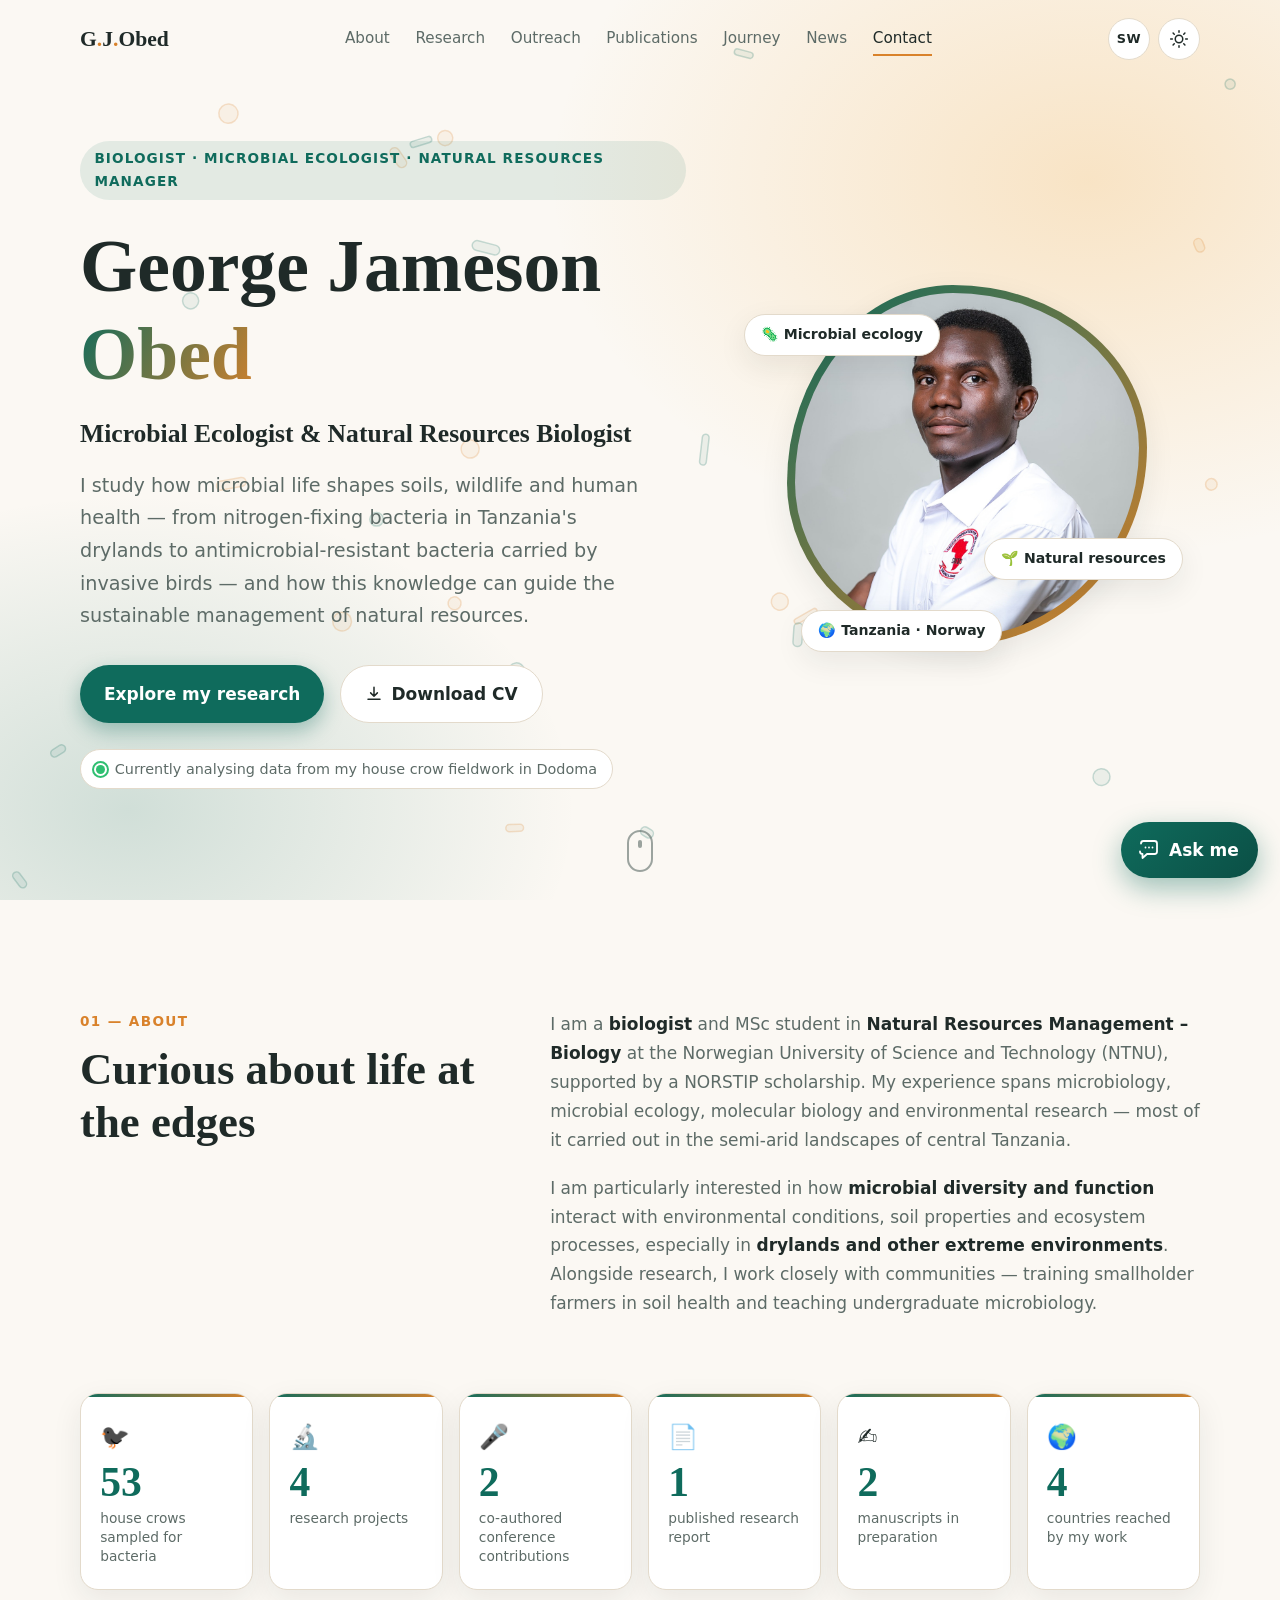
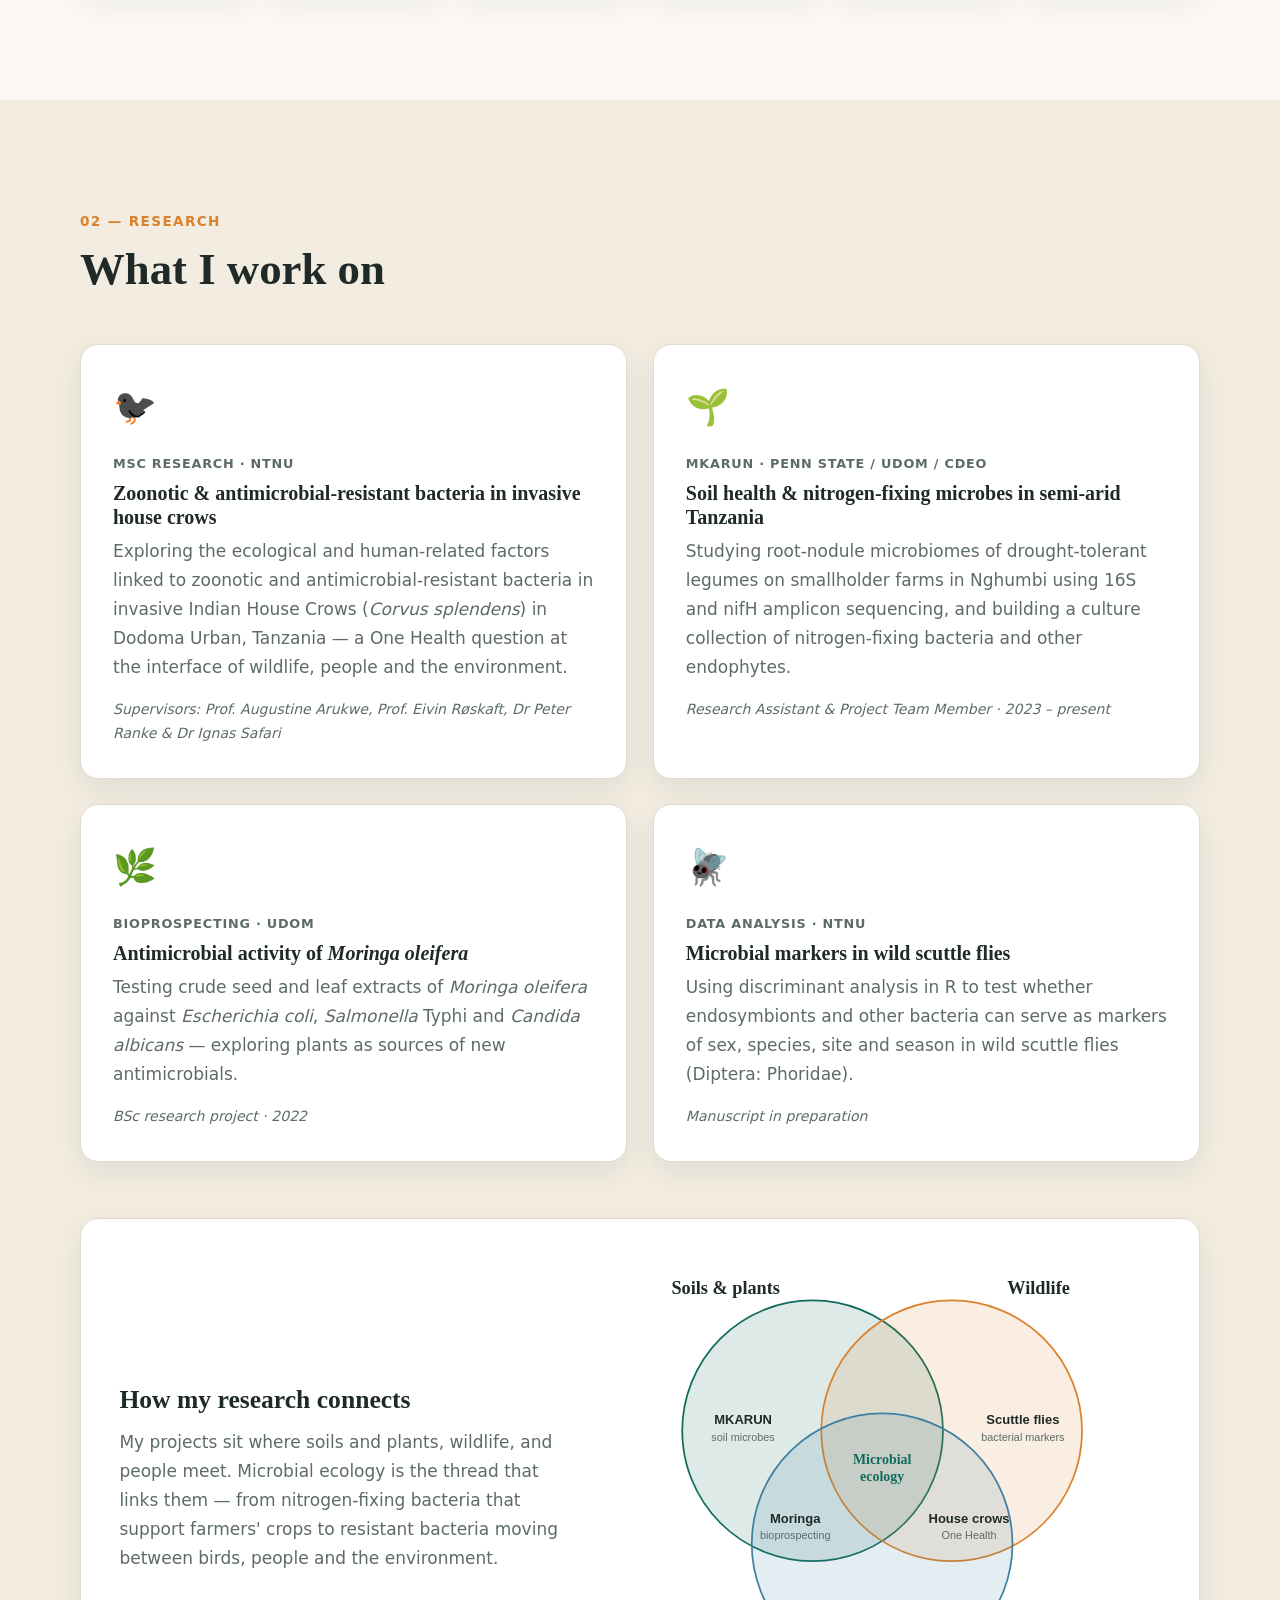
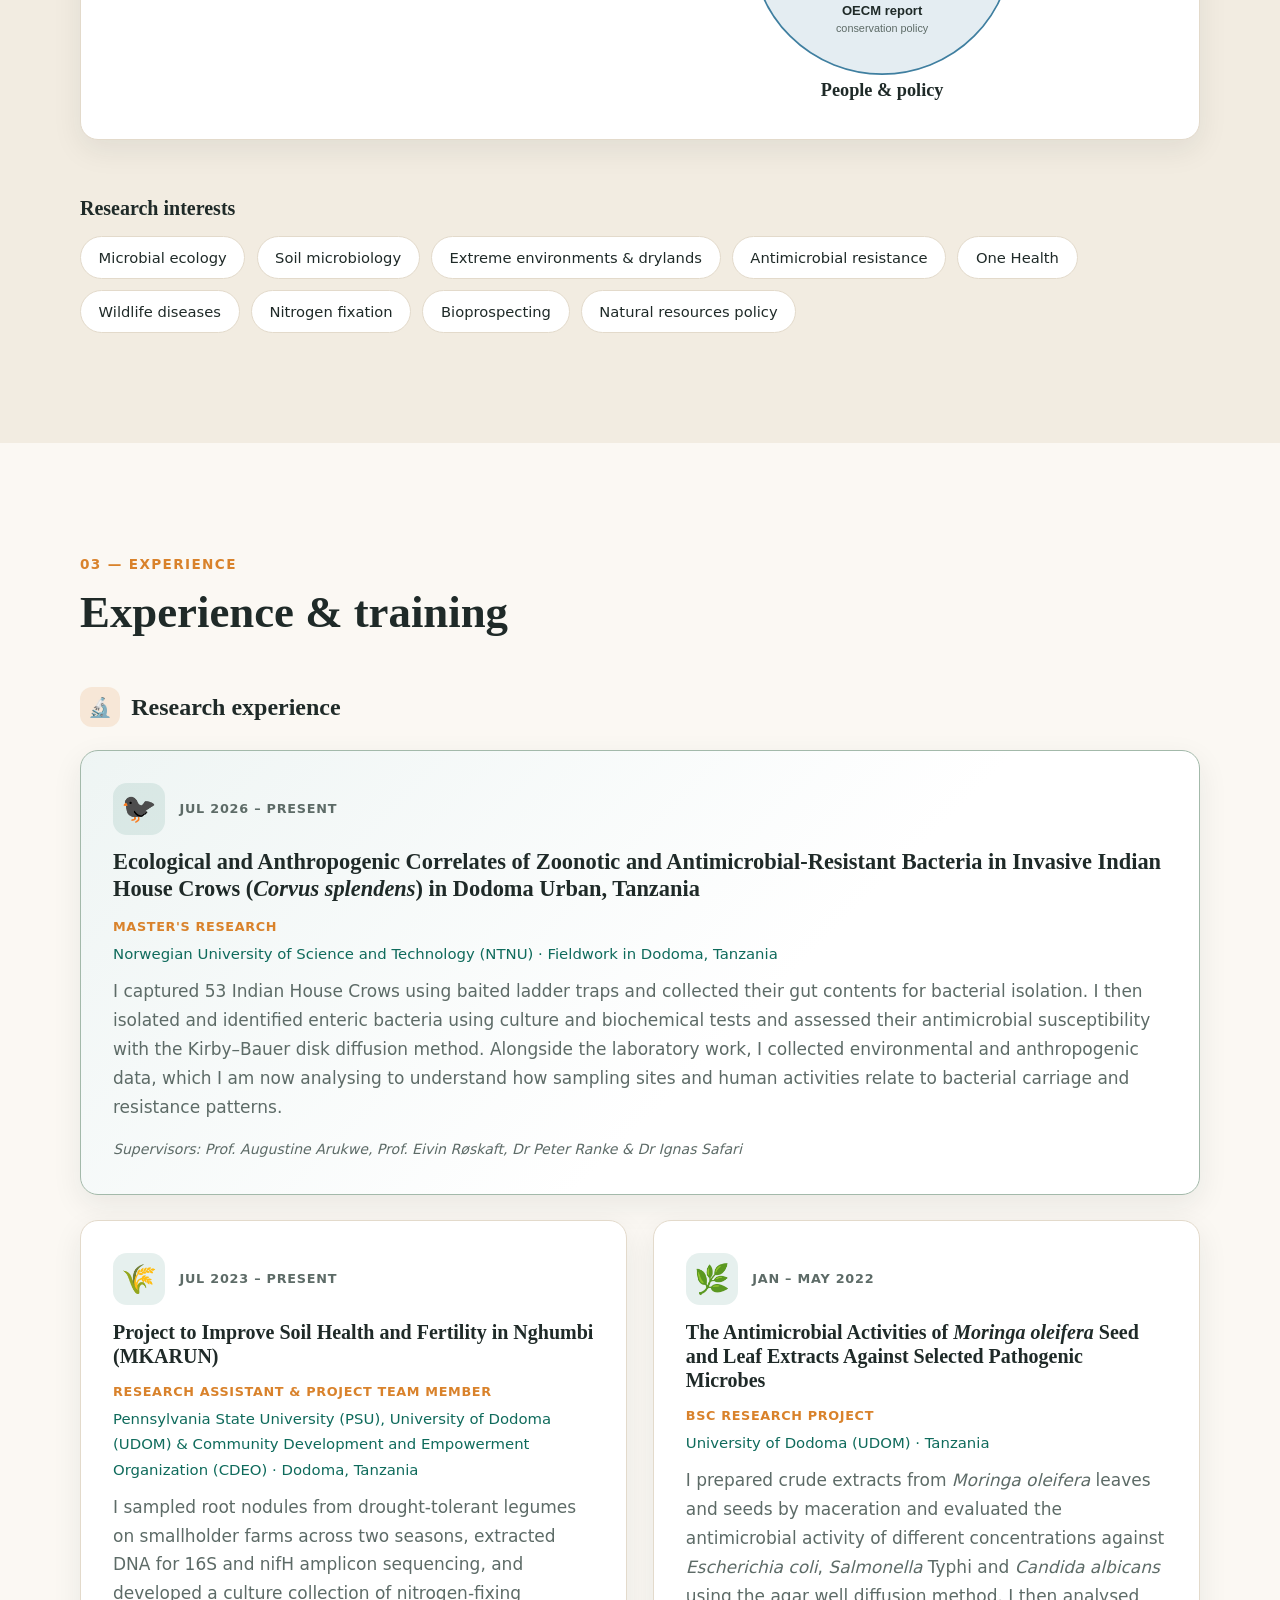
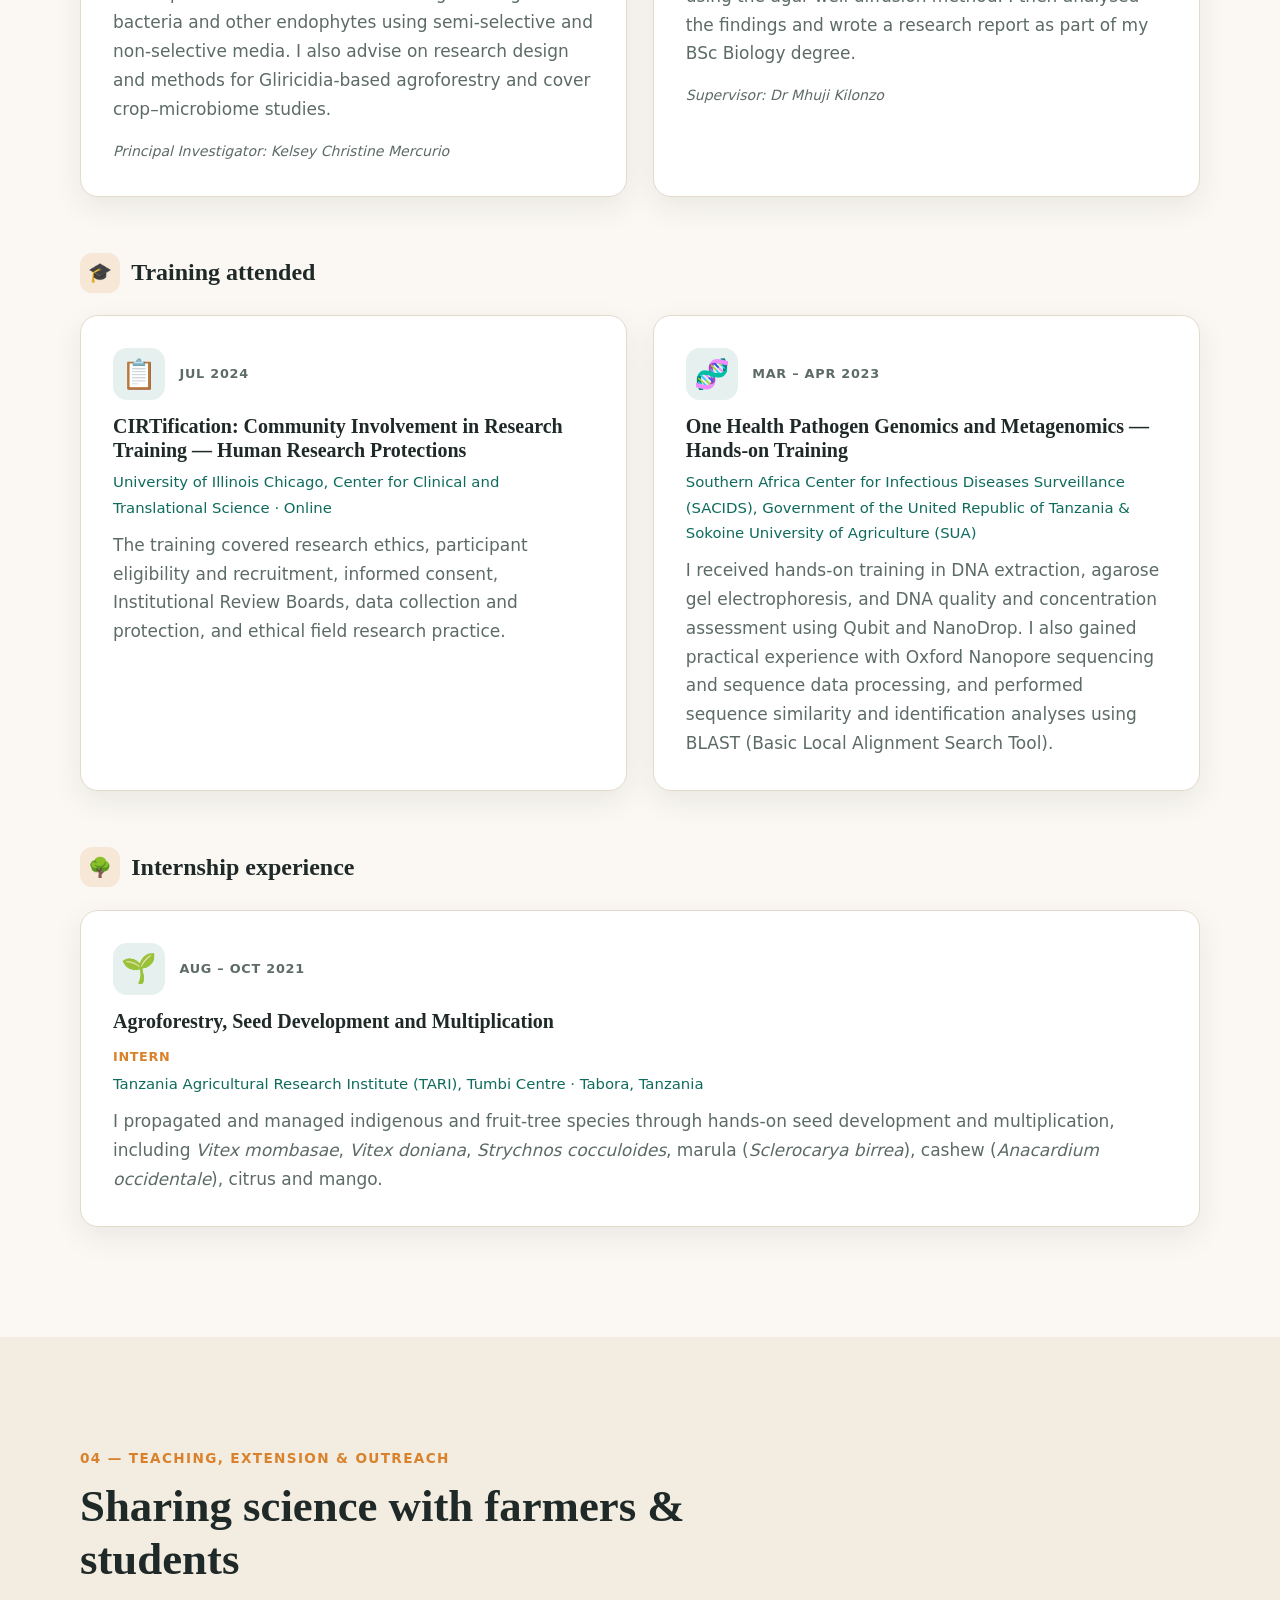
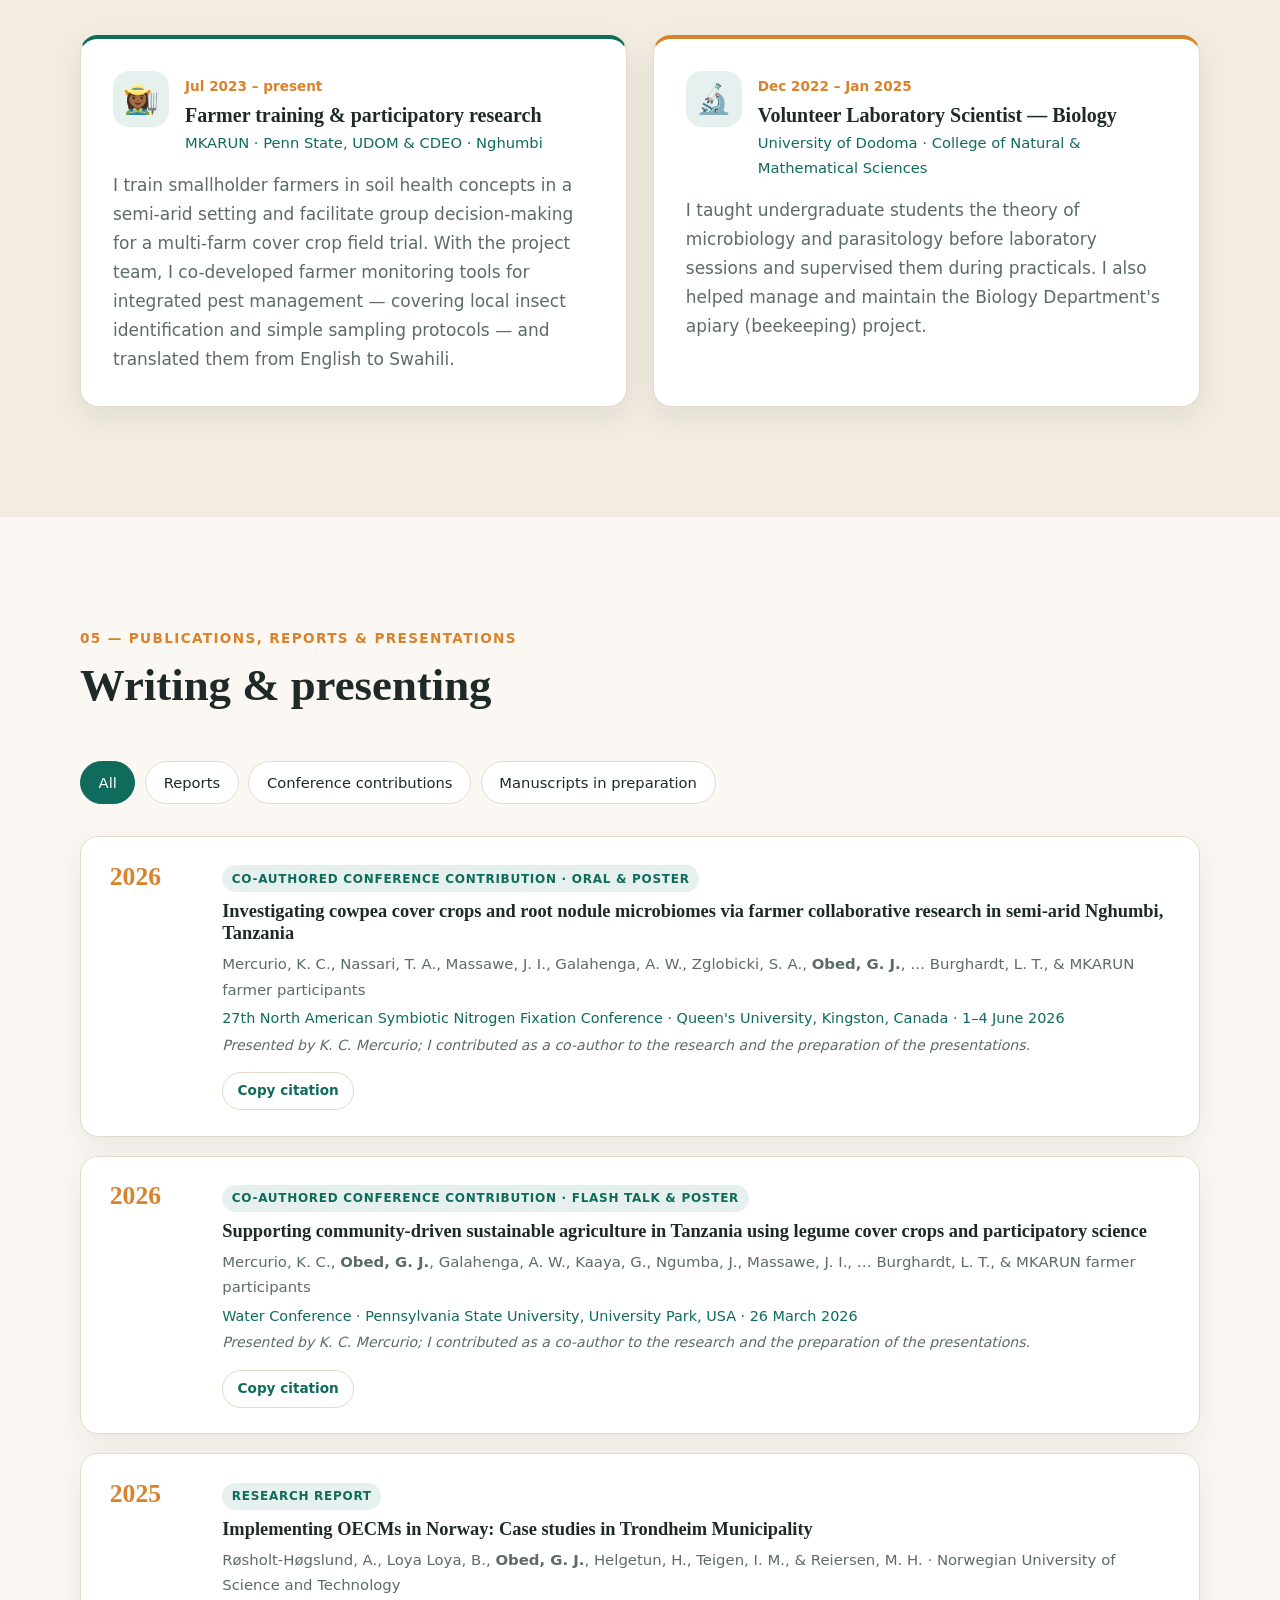
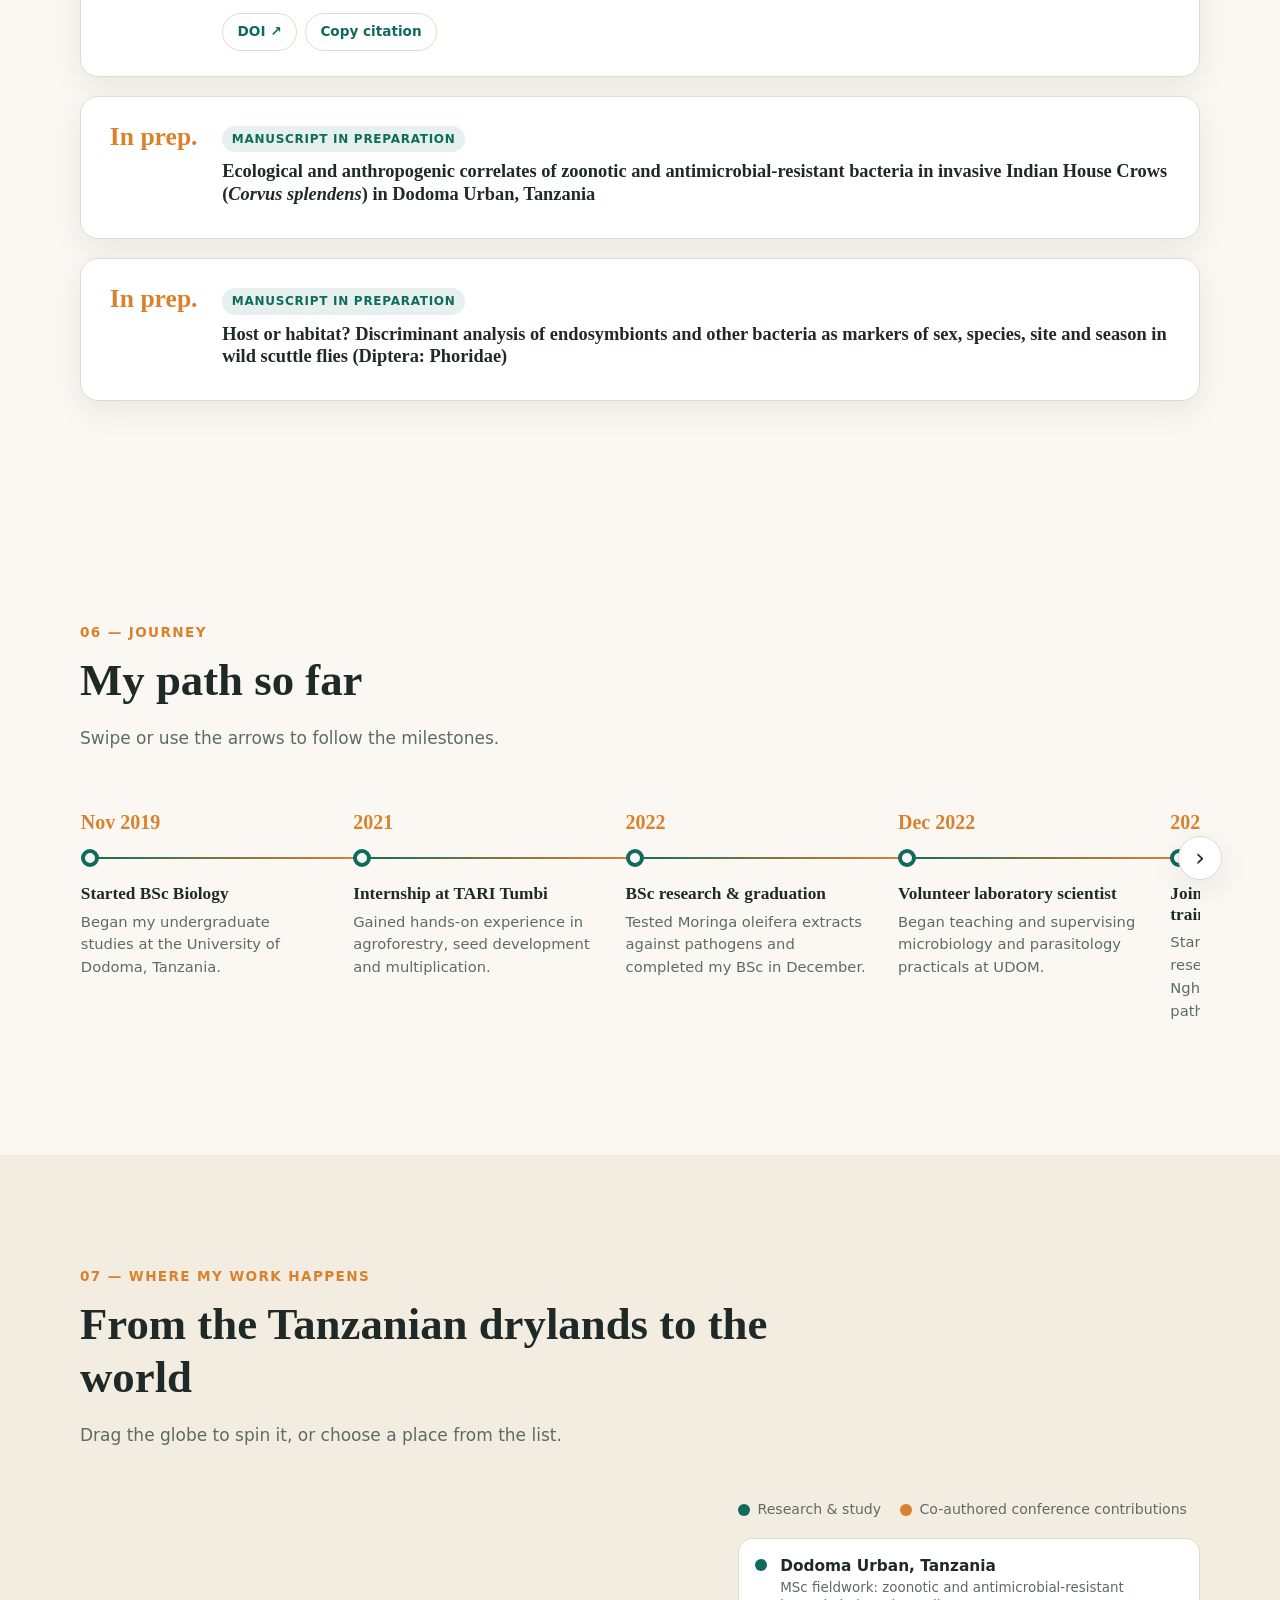
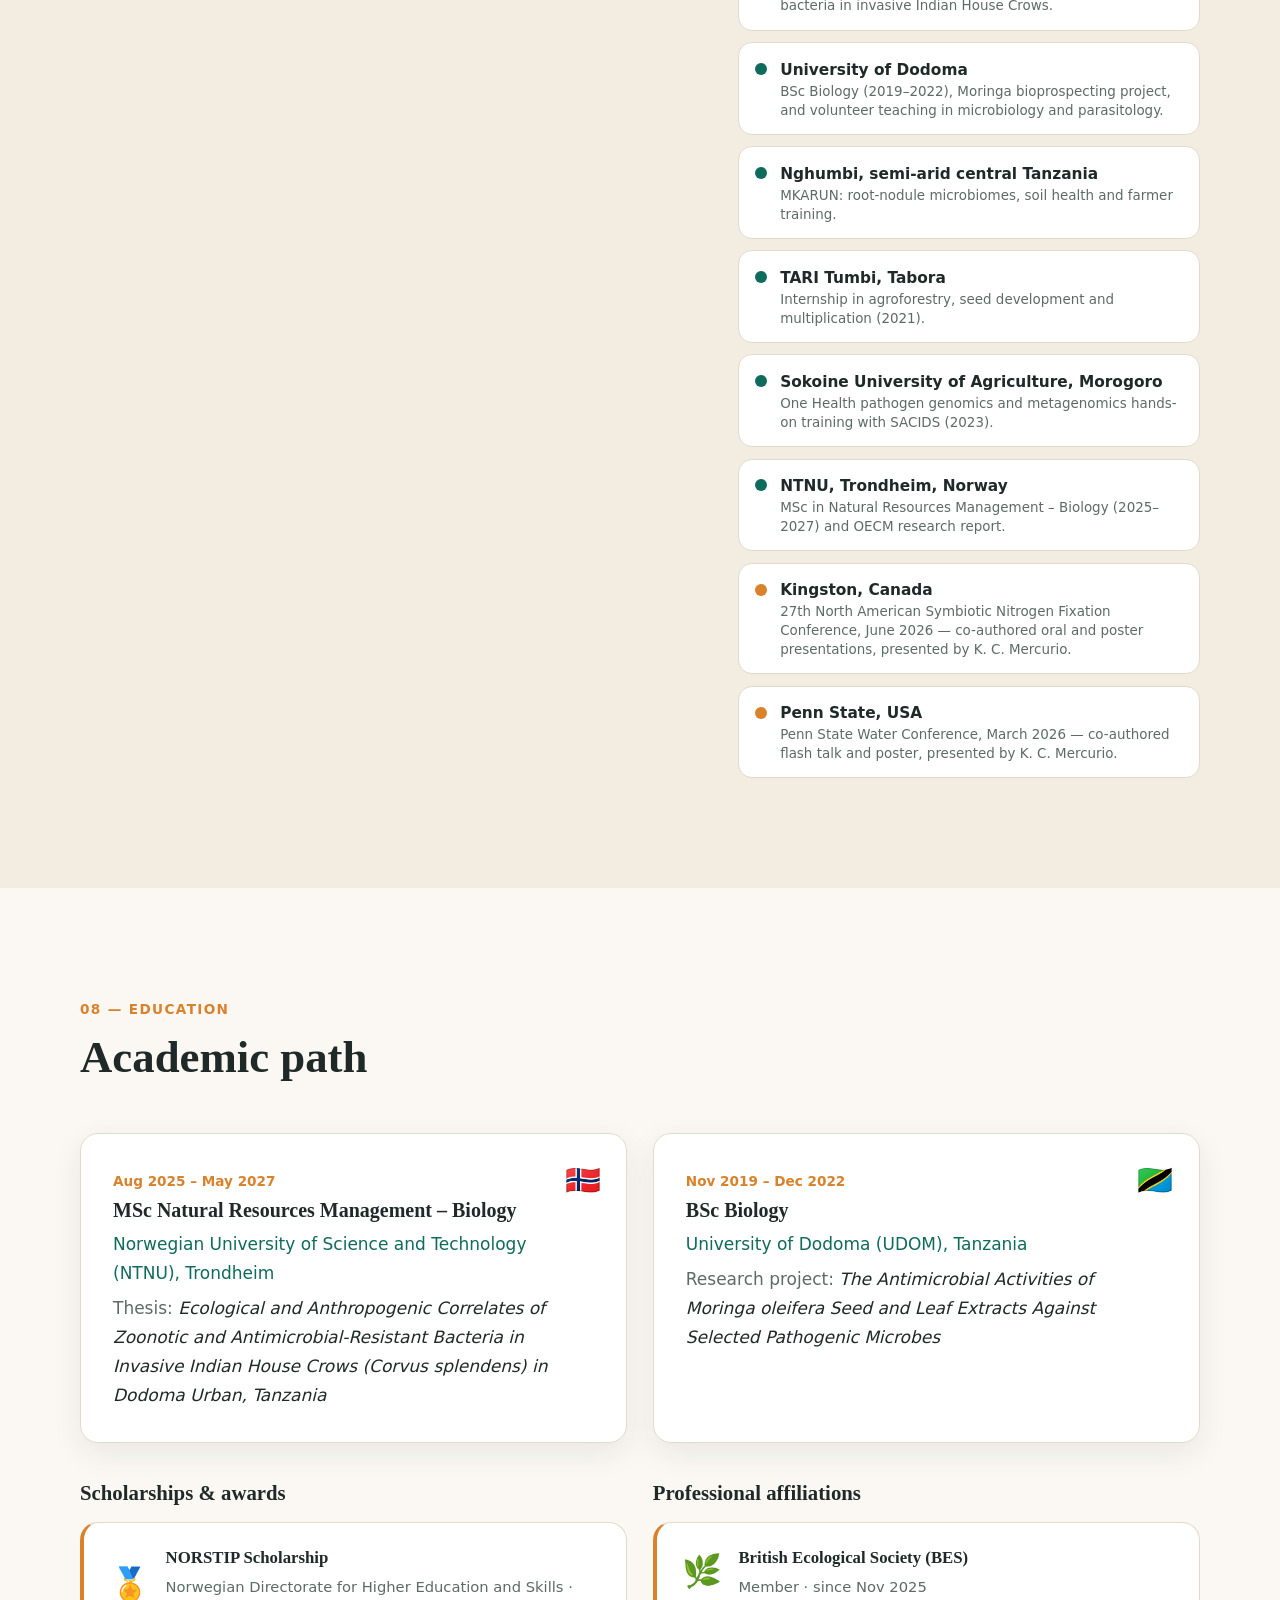
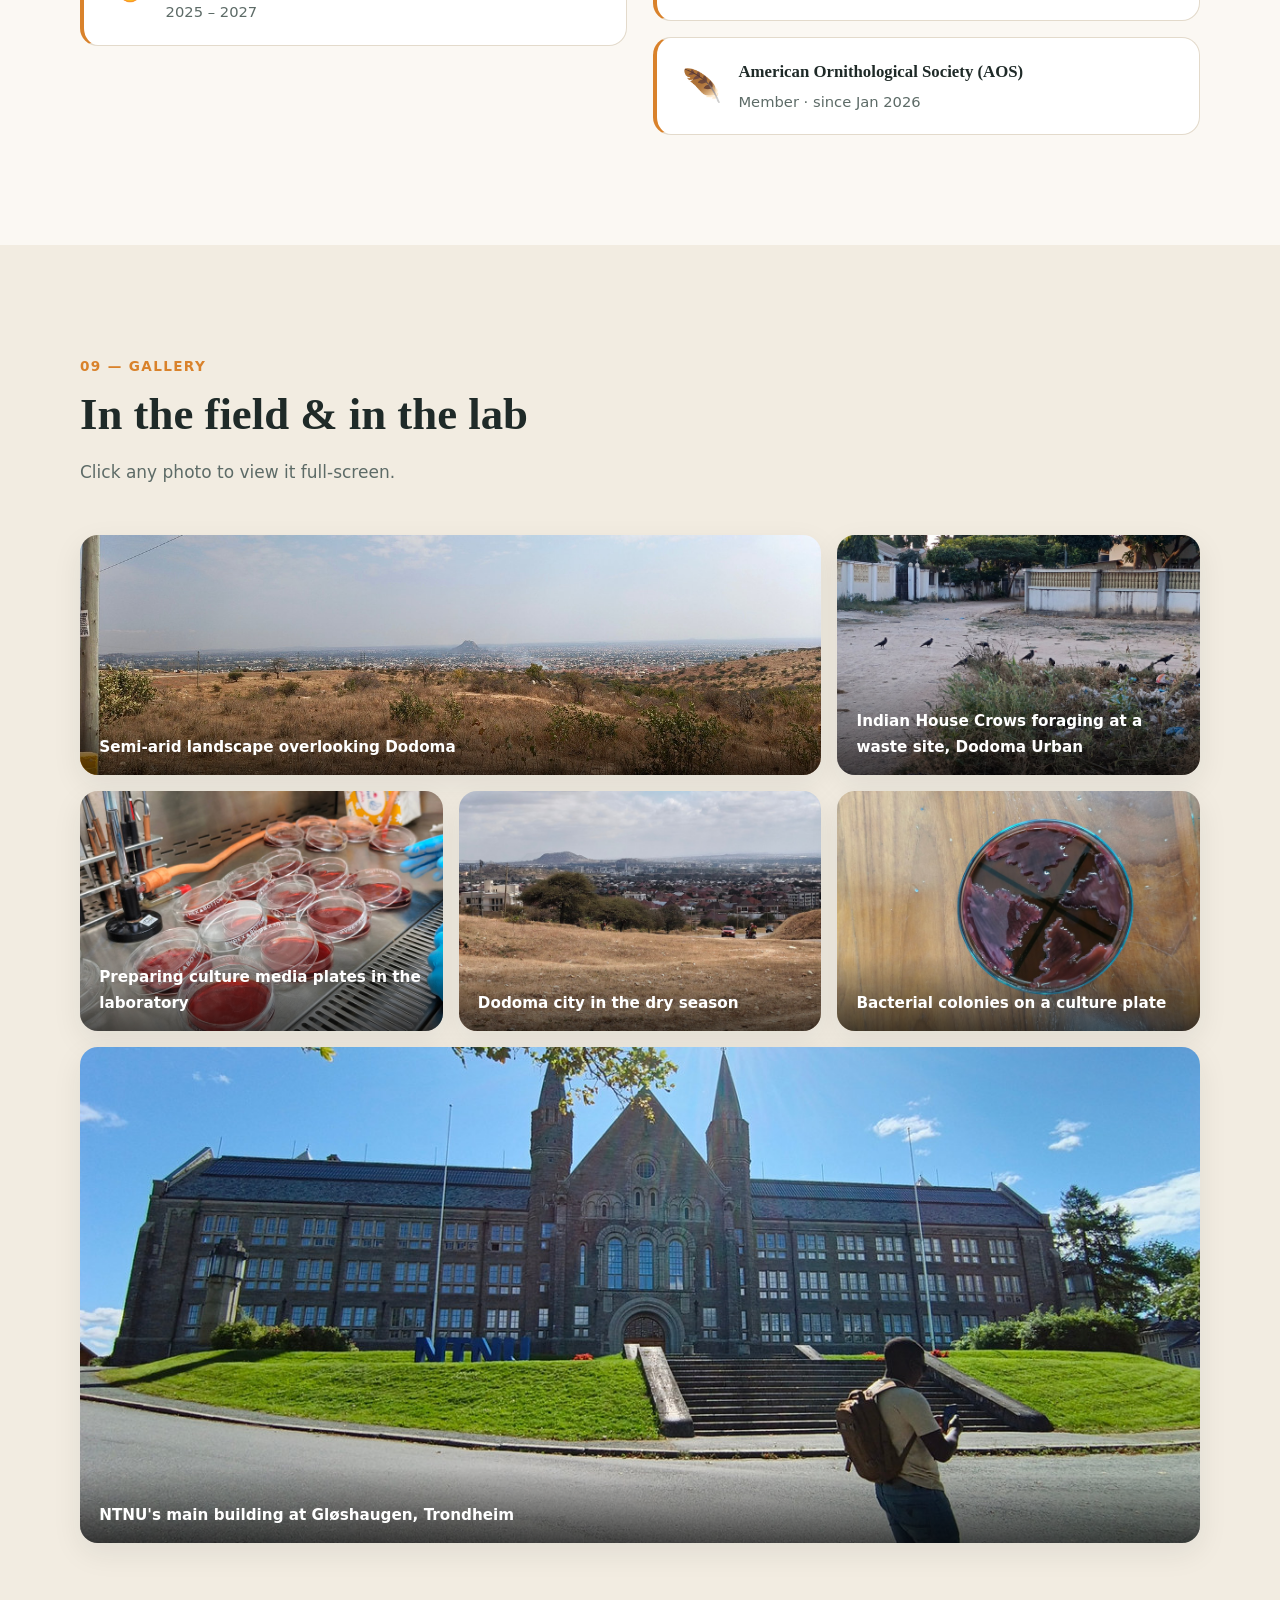
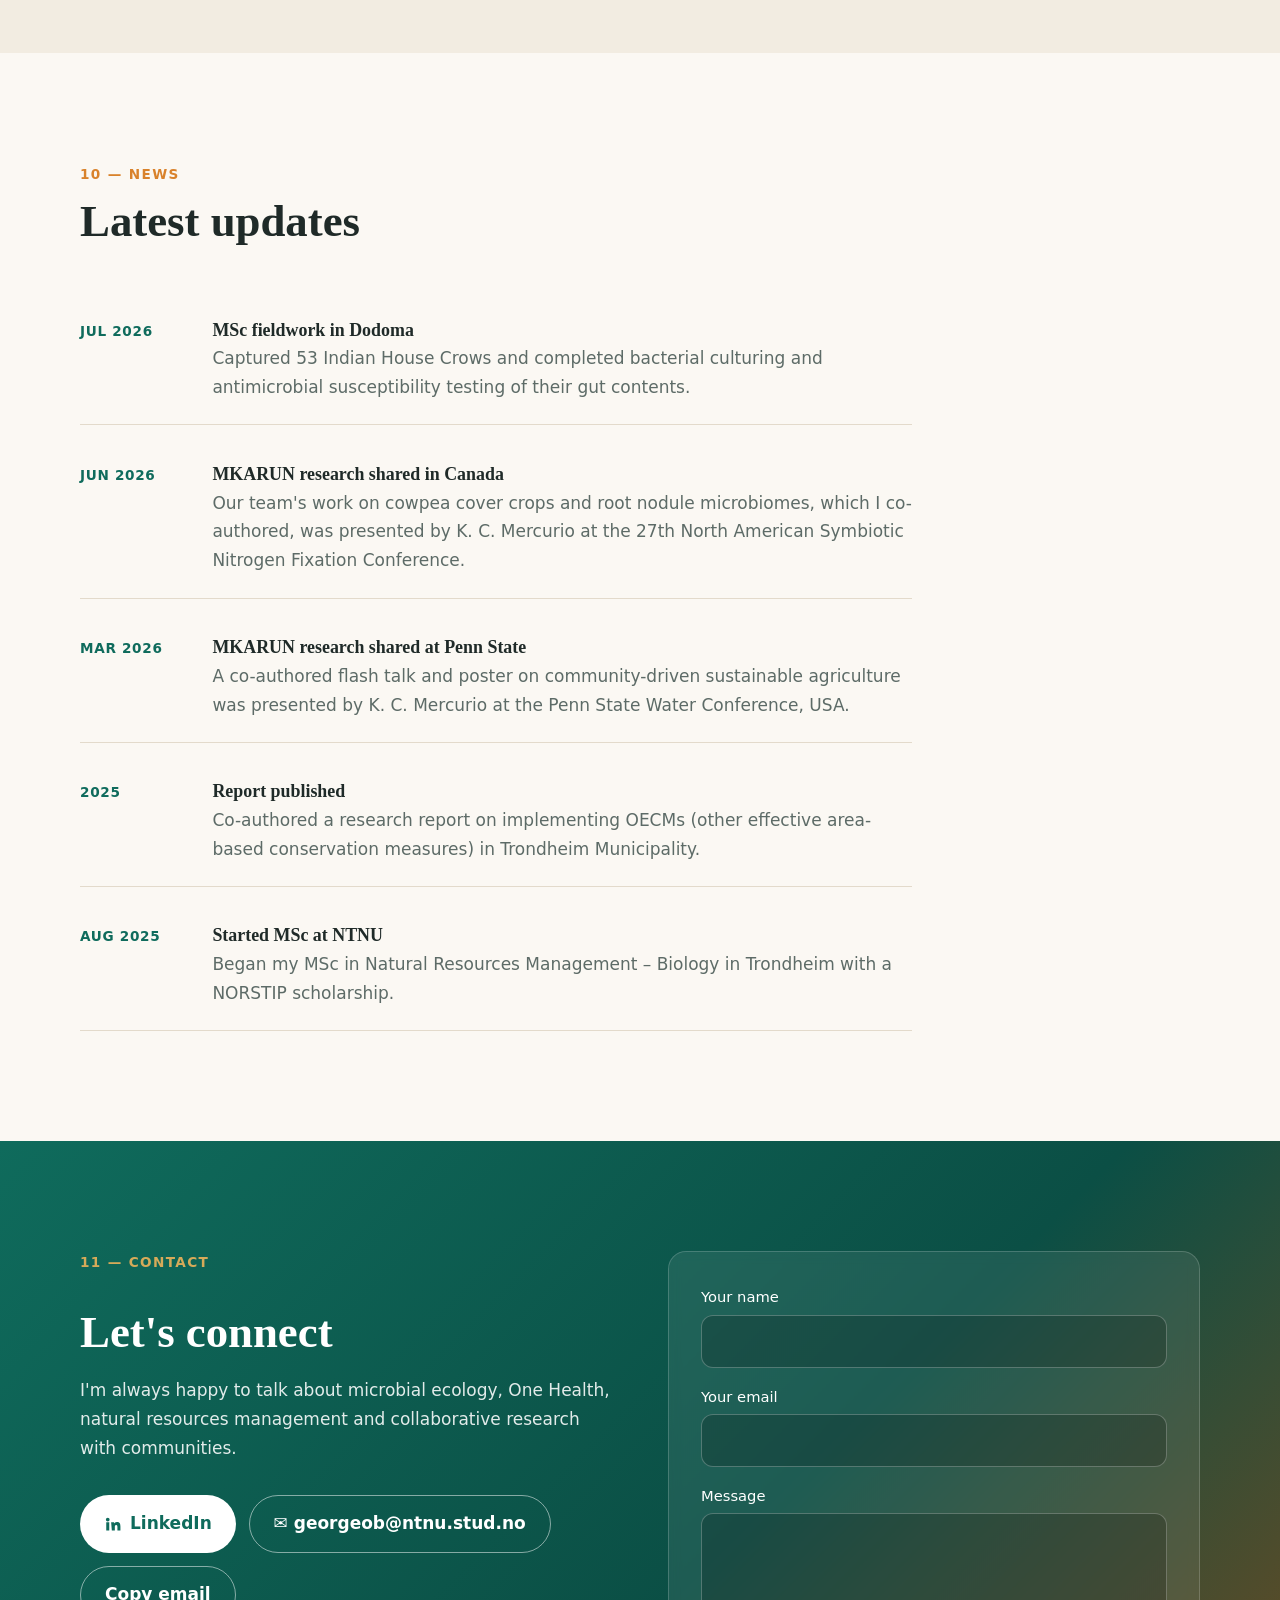
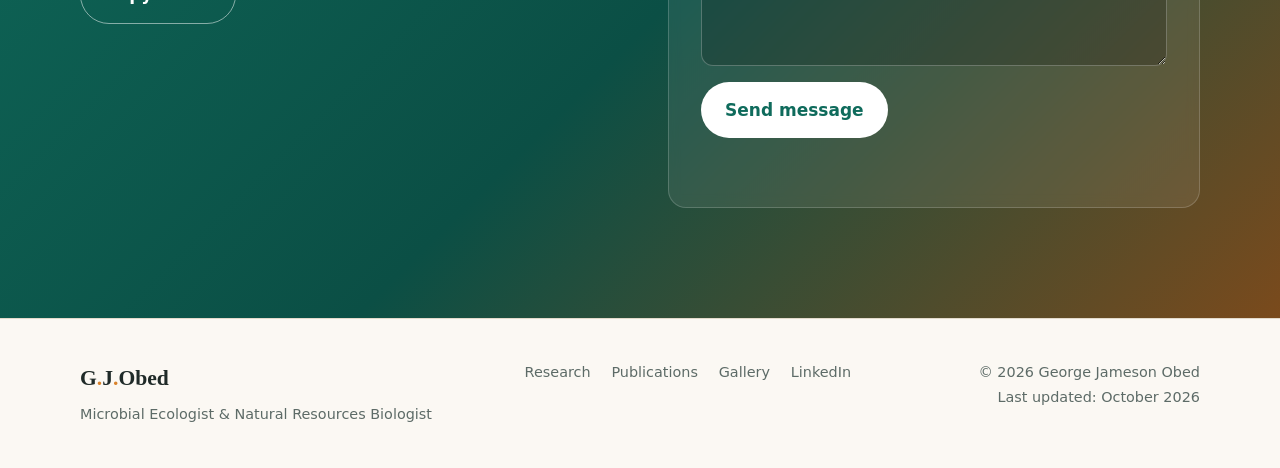
==== index.html @ c109b342 "Add files via upload" ====
<!DOCTYPE html>
<html lang="en">
<head>
  <meta charset="UTF-8">
  <meta name="viewport" content="width=device-width, initial-scale=1.0">

  <!-- ===== SECURITY =====
       Content-Security-Policy: the browser only runs code and loads files
       from the sources listed here. This blocks most injection attacks. -->
  <meta http-equiv="Content-Security-Policy" content="default-src 'self'; script-src 'self'; style-src 'self' 'unsafe-inline' https://fonts.googleapis.com; font-src https://fonts.gstatic.com; img-src 'self' data:; connect-src 'self' https://formspree.io; form-action https://formspree.io; base-uri 'self'; object-src 'none'">
  <meta name="referrer" content="strict-origin-when-cross-origin">

  <!-- ===== SEARCH ENGINES =====
       Replace george-j-obed with your GitHub username (3 places in this block). -->
  <title>George Jameson Obed | Microbial Ecologist &amp; Natural Resources Biologist</title>
  <meta name="description" content="George Jameson Obed — biologist, microbial ecologist and natural resources manager (MSc, NTNU). Research on soil microbes in drylands, antimicrobial resistance in wildlife, One Health and bioprospecting in Tanzania.">
  <meta name="author" content="George Jameson Obed">
  <link rel="canonical" href="https://george-j-obed.github.io/">

  <!-- ===== SOCIAL SHARE PREVIEW (LinkedIn, WhatsApp, X, Facebook) ===== -->
  <meta property="og:type" content="profile">
  <meta property="og:title" content="George Jameson Obed — Microbial Ecologist &amp; Natural Resources Biologist">
  <meta property="og:description" content="Microbial ecology, One Health and natural resources — from dryland soils to invasive house crows in Tanzania.">
  <meta property="og:url" content="https://george-j-obed.github.io/">
  <meta property="og:image" content="https://george-j-obed.github.io/assets/img/og-image.png">
  <meta name="twitter:card" content="summary_large_image">

  <script type="application/ld+json">
  {
    "@context": "https://schema.org",
    "@type": "Person",
    "name": "George Jameson Obed",
    "jobTitle": "Microbial Ecologist & Natural Resources Biologist",
    "affiliation": { "@type": "CollegeOrUniversity", "name": "Norwegian University of Science and Technology (NTNU)" },
    "alumniOf": { "@type": "CollegeOrUniversity", "name": "University of Dodoma" },
    "knowsAbout": ["Microbial ecology", "Soil microbiology", "Antimicrobial resistance", "One Health", "Natural resources management", "Bioprospecting"],
    "memberOf": [
      { "@type": "Organization", "name": "British Ecological Society" },
      { "@type": "Organization", "name": "American Ornithological Society" }
    ],
    "sameAs": ["https://www.linkedin.com/in/george-obed-32145a1a6"]
  }
  </script>

  <link rel="icon" href="assets/img/favicon.svg" type="image/svg+xml">
  <link rel="apple-touch-icon" href="assets/img/icon-192.png">
  <link rel="manifest" href="site.webmanifest">
  <meta name="theme-color" content="#0f6b5c">

  <link rel="preconnect" href="https://fonts.googleapis.com">
  <link rel="preconnect" href="https://fonts.gstatic.com" crossorigin>
  <link href="https://fonts.googleapis.com/css2?family=Fraunces:opsz,wght@9..144,400;9..144,600;9..144,700&family=Inter:wght@400;500;600&display=swap" rel="stylesheet">
  <link rel="stylesheet" href="style.css">
</head>
<body>

  <a class="skip-link" href="#main" data-i18n="skip">Skip to main content</a>
  <div class="progress" id="progress" aria-hidden="true"></div>

  <!-- ========== NAVIGATION ========== -->
  <header class="nav" id="nav">
    <div class="container nav-inner">
      <a href="#top" class="logo" aria-label="Home">G<span>.</span>J<span>.</span>Obed</a>

      <nav class="nav-links" id="navLinks" aria-label="Main">
        <a href="#about" data-i18n="nav.about">About</a>
        <a href="#research" data-i18n="nav.research">Research</a>
        <a href="#outreach" data-i18n="nav.outreach">Outreach</a>
        <a href="#publications" data-i18n="nav.pubs">Publications</a>
        <a href="#journey" data-i18n="nav.journey">Journey</a>
                <a href="#news" data-i18n="nav.news">News</a>
        <a href="#contact" data-i18n="nav.contact">Contact</a>
      </nav>

      <div class="nav-actions">
        <button class="icon-btn lang-btn" id="langToggle" aria-label="Badilisha lugha kuwa Kiswahili">SW</button>
        <button class="icon-btn" id="themeToggle" aria-label="Switch light/dark mode">
          <svg class="sun" viewBox="0 0 24 24" aria-hidden="true"><circle cx="12" cy="12" r="4.5"/><path d="M12 2v2M12 20v2M4.9 4.9l1.4 1.4M17.7 17.7l1.4 1.4M2 12h2M20 12h2M4.9 19.1l1.4-1.4M17.7 6.3l1.4-1.4"/></svg>
          <svg class="moon" viewBox="0 0 24 24" aria-hidden="true"><path d="M20 14.5A8 8 0 1 1 9.5 4a6.5 6.5 0 0 0 10.5 10.5z"/></svg>
        </button>
        <button class="icon-btn menu-btn" id="menuBtn" aria-label="Open menu" aria-expanded="false" aria-controls="navLinks">
          <svg viewBox="0 0 24 24" aria-hidden="true"><path d="M4 7h16M4 12h16M4 17h16"/></svg>
        </button>
      </div>
    </div>
  </header>

  <main id="main">
    <span id="top"></span>

    <!-- ========== HERO ========== -->
    <section class="hero">
      <canvas id="microbes" aria-hidden="true"></canvas>
      <div class="container hero-inner">
        <div class="hero-text reveal">
          <p class="eyebrow" data-i18n="hero.eyebrow">Biologist · Microbial Ecologist · Natural Resources Manager</p>
          <h1>George Jameson <span class="grad">Obed</span></h1>
          <p class="role" data-i18n="hero.role">Microbial Ecologist &amp; Natural Resources Biologist</p>
          <p class="lead" data-i18n="hero.lead">
            I study how microbial life shapes soils, wildlife and human health — from
            nitrogen-fixing bacteria in Tanzania's drylands to antimicrobial-resistant
            bacteria carried by invasive birds — and how this knowledge can guide the
            sustainable management of natural resources.
          </p>
          <div class="hero-buttons">
            <a href="#research" class="btn btn-primary" data-i18n="hero.btn1">Explore my research</a>
            <!-- Put your CV in the "assets" folder named cv.pdf -->
            <a href="assets/cv.pdf" class="btn btn-ghost" target="_blank" rel="noopener">
              <svg class="btn-ico" viewBox="0 0 24 24" aria-hidden="true"><path d="M12 3v12m0 0-4.5-4.5M12 15l4.5-4.5M4 19h16"/></svg>
              <span data-i18n="hero.cv">Download CV</span>
            </a>
          </div>
          <p class="status"><span class="pulse-dot" aria-hidden="true"></span><span data-i18n="hero.status">Currently analysing data from my house crow fieldwork in Dodoma</span></p>
        </div>

        <div class="hero-photo reveal">
          <!-- To use your own photo: put photo.jpg in assets/img/, then replace the
               <div class="initials">…</div> line below with:
               <img src="assets/img/photo.jpg" alt="George Jameson Obed"> -->
          <div class="photo-frame">
            <img src="assets/img/photo.jpg" alt="Portrait of George Jameson Obed" width="1000" height="1000">
          </div>
          <div class="badge badge-1">🦠 <span data-i18n="badge1">Microbial ecology</span></div>
          <div class="badge badge-2">🌱 <span data-i18n="badge2">Natural resources</span></div>
          <div class="badge badge-3">🌍 <span data-i18n="badge3">Tanzania · Norway</span></div>
        </div>
      </div>
      <a href="#about" class="scroll-cue" aria-label="Scroll down"><span></span></a>
    </section>

    <!-- ========== ABOUT ========== -->
    <section id="about" class="section">
      <div class="container about-grid">
        <div class="reveal">
          <p class="section-label" data-i18n="about.label">01 — About</p>
          <h2 data-i18n="about.title">Curious about life at the edges</h2>
        </div>
        <div class="about-text reveal">
          <p data-i18n="about.p1">
            I am a <strong>biologist</strong> and MSc student in <strong>Natural Resources Management – Biology</strong>
            at the Norwegian University of Science and Technology (NTNU), supported by a NORSTIP scholarship.
            My experience spans microbiology, microbial ecology, molecular biology and environmental research —
            most of it carried out in the semi-arid landscapes of central Tanzania.
          </p>
          <p data-i18n="about.p2">
            I am particularly interested in how <strong>microbial diversity and function</strong> interact with
            environmental conditions, soil properties and ecosystem processes, especially in
            <strong>drylands and other extreme environments</strong>. Alongside research, I work closely with
            communities — training smallholder farmers in soil health and teaching undergraduate microbiology.
          </p>
          </div>
      </div>
      <div class="container">
        <div class="glance">
          <div class="gl-tile reveal"><span class="gl-ico" aria-hidden="true">🐦‍⬛</span><span class="num" data-count="53">0</span><span class="gl-label" data-i18n="gl1">house crows sampled for bacteria</span></div>
          <div class="gl-tile reveal"><span class="gl-ico" aria-hidden="true">🔬</span><span class="num" data-count="4">0</span><span class="gl-label" data-i18n="gl2">research projects</span></div>
          <div class="gl-tile reveal"><span class="gl-ico" aria-hidden="true">🎤</span><span class="num" data-count="2">0</span><span class="gl-label" data-i18n="gl3">co-authored conference contributions</span></div>
          <div class="gl-tile reveal"><span class="gl-ico" aria-hidden="true">📄</span><span class="num" data-count="1">0</span><span class="gl-label" data-i18n="gl4">published research report</span></div>
          <div class="gl-tile reveal"><span class="gl-ico" aria-hidden="true">✍️</span><span class="num" data-count="2">0</span><span class="gl-label" data-i18n="gl5">manuscripts in preparation</span></div>
          <div class="gl-tile reveal"><span class="gl-ico" aria-hidden="true">🌍</span><span class="num" data-count="4">0</span><span class="gl-label" data-i18n="gl6">countries reached by my work</span></div>
        </div>
      </div>
    </section>

    <!-- ========== RESEARCH ========== -->
    <section id="research" class="section section-tint">
      <div class="container">
        <div class="section-head reveal">
          <p class="section-label" data-i18n="res.label">02 — Research</p>
          <h2 data-i18n="res.title">What I work on</h2>
        </div>

        <div class="cards">
          <article class="card reveal">
            <div class="card-icon" aria-hidden="true">🐦‍⬛</div>
            <p class="card-tag" data-i18n="res.c1.tag">MSc research · NTNU</p>
            <h3 data-i18n="res.c1.title">Zoonotic &amp; antimicrobial-resistant bacteria in invasive house crows</h3>
            <p data-i18n="res.c1.text">
              Exploring the ecological and human-related factors linked to zoonotic and antimicrobial-resistant
              bacteria in invasive Indian House Crows (<i>Corvus splendens</i>) in Dodoma Urban, Tanzania —
              a One Health question at the interface of wildlife, people and the environment.
            </p>
            <p class="card-meta"><span data-i18n="res.sup">Supervisors:</span> Prof. Augustine Arukwe, Prof. Eivin Røskaft, Dr Peter Ranke &amp; Dr Ignas Safari</p>
          </article>

          <article class="card reveal">
            <div class="card-icon" aria-hidden="true">🌱</div>
            <p class="card-tag">MKARUN · Penn State / UDOM / CDEO</p>
            <h3 data-i18n="res.c2.title">Soil health &amp; nitrogen-fixing microbes in semi-arid Tanzania</h3>
            <p data-i18n="res.c2.text">
              Studying root-nodule microbiomes of drought-tolerant legumes on smallholder farms in Nghumbi using
              16S and nifH amplicon sequencing, and building a culture collection of nitrogen-fixing bacteria
              and other endophytes.
            </p>
            <p class="card-meta" data-i18n="res.c2.meta">Research Assistant &amp; Project Team Member · 2023 – present</p>
          </article>

          <article class="card reveal">
            <div class="card-icon" aria-hidden="true">🌿</div>
            <p class="card-tag" data-i18n="res.c3.tag">Bioprospecting · UDOM</p>
            <h3 data-i18n="res.c3.title">Antimicrobial activity of <i>Moringa oleifera</i></h3>
            <p data-i18n="res.c3.text">
              Testing crude seed and leaf extracts of <i>Moringa oleifera</i> against <i>Escherichia coli</i>,
              <i>Salmonella</i> Typhi and <i>Candida albicans</i> — exploring plants as sources of new antimicrobials.
            </p>
            <p class="card-meta" data-i18n="res.c3.meta">BSc research project · 2022</p>
          </article>

          <article class="card reveal">
            <div class="card-icon" aria-hidden="true">🪰</div>
            <p class="card-tag" data-i18n="res.c4.tag">Data analysis · NTNU</p>
            <h3 data-i18n="res.c4.title">Microbial markers in wild scuttle flies</h3>
            <p data-i18n="res.c4.text">
              Using discriminant analysis in R to test whether endosymbionts and other bacteria can serve as
              markers of sex, species, site and season in wild scuttle flies (Diptera: Phoridae).
            </p>
            <p class="card-meta" data-i18n="res.c4.meta">Manuscript in preparation</p>
          </article>
        </div>

        <div class="connect reveal">
          <div class="connect-text">
            <h3 data-i18n="cn.title">How my research connects</h3>
            <p data-i18n="cn.p">My projects sit where soils and plants, wildlife, and people meet. Microbial ecology is the thread that links them — from nitrogen-fixing bacteria that support farmers' crops to resistant bacteria moving between birds, people and the environment.</p>
          </div>
          <svg class="venn" viewBox="0 0 640 510" role="img" aria-label="Diagram showing how George's projects connect soils and plants, wildlife, and people">
            <circle class="v v1" cx="240" cy="200" r="150"/>
            <circle class="v v2" cx="400" cy="200" r="150"/>
            <circle class="v v3" cx="320" cy="330" r="150"/>
            <text class="v-head" x="140" y="42" data-i18n="cn.a">Soils &amp; plants</text>
            <text class="v-head" x="500" y="42" data-i18n="cn.b">Wildlife</text>
            <text class="v-head" x="320" y="505" data-i18n="cn.c">People &amp; policy</text>
            <text class="v-core" x="320" y="238" data-i18n="cn.core1">Microbial</text>
            <text class="v-core" x="320" y="258" data-i18n="cn.core2">ecology</text>
            <text class="v-tag" x="160" y="192">MKARUN</text>
            <text class="v-sub" x="160" y="212" data-i18n="cn.t1">soil microbes</text>
            <text class="v-tag" x="482" y="192" data-i18n="cn.t2">Scuttle flies</text>
            <text class="v-sub" x="482" y="212" data-i18n="cn.t2s">bacterial markers</text>
            <text class="v-tag" x="220" y="306" data-i18n="cn.t3">Moringa</text>
            <text class="v-sub" x="220" y="324" data-i18n="cn.t3s">bioprospecting</text>
            <text class="v-tag" x="420" y="306" data-i18n="cn.t4">House crows</text>
            <text class="v-sub" x="420" y="324" data-i18n="cn.t4s">One Health</text>
            <text class="v-tag" x="320" y="412" data-i18n="cn.t5">OECM report</text>
            <text class="v-sub" x="320" y="432" data-i18n="cn.t5s">conservation policy</text>
          </svg>
        </div>

        <div class="interests reveal">
          <h3 data-i18n="res.interests">Research interests</h3>
          <ul class="chips">
            <li data-i18n="chip1">Microbial ecology</li>
            <li data-i18n="chip2">Soil microbiology</li>
            <li data-i18n="chip3">Extreme environments &amp; drylands</li>
            <li data-i18n="chip4">Antimicrobial resistance</li>
            <li>One Health</li>
            <li data-i18n="chip5">Wildlife diseases</li>
            <li data-i18n="chip6">Nitrogen fixation</li>
            <li data-i18n="chip7">Bioprospecting</li>
            <li data-i18n="chip8">Natural resources policy</li>
          </ul>
        </div>
      </div>
    </section>

    <!-- ========== EXPERIENCE ========== -->
    <section id="experience" class="section">
      <div class="container">
        <div class="section-head reveal">
          <p class="section-label" data-i18n="exp.label">03 — Experience</p>
          <h2 data-i18n="exp.title">Experience &amp; training</h2>
        </div>

        <h3 class="sub-section reveal"><span class="sub-ico" aria-hidden="true">🔬</span><span data-i18n="exp.sub1">Research experience</span></h3>
        <div class="cards">
          <article class="card card-span card-feature reveal">
            <div class="card-top">
              <div class="card-icon" aria-hidden="true">🐦‍⬛</div>
              <p class="card-tag" data-i18n="exp.d1">Jul 2026 – present</p>
            </div>
            <h3>Ecological and Anthropogenic Correlates of Zoonotic and Antimicrobial-Resistant Bacteria in Invasive Indian House Crows (<i>Corvus splendens</i>) in Dodoma Urban, Tanzania</h3>
            <p class="card-role" data-i18n="exp.r1">Master's research</p>
            <p class="card-org" data-i18n="exp.o1">Norwegian University of Science and Technology (NTNU) · Fieldwork in Dodoma, Tanzania</p>
            <p data-i18n="exp.p1">I captured 53 Indian House Crows using baited ladder traps and collected their gut contents for bacterial isolation. I then isolated and identified enteric bacteria using culture and biochemical tests and assessed their antimicrobial susceptibility with the Kirby–Bauer disk diffusion method. Alongside the laboratory work, I collected environmental and anthropogenic data, which I am now analysing to understand how sampling sites and human activities relate to bacterial carriage and resistance patterns.</p>
            <p class="card-meta"><span data-i18n="res.sup">Supervisors:</span> Prof. Augustine Arukwe, Prof. Eivin Røskaft, Dr Peter Ranke &amp; Dr Ignas Safari</p>
          </article>

          <article class="card reveal">
            <div class="card-top">
              <div class="card-icon" aria-hidden="true">🌾</div>
              <p class="card-tag" data-i18n="exp.d2">Jul 2023 – present</p>
            </div>
            <h3 data-i18n="exp.h2">Project to Improve Soil Health and Fertility in Nghumbi (MKARUN)</h3>
            <p class="card-role" data-i18n="exp.r2">Research Assistant &amp; Project Team Member</p>
            <p class="card-org">Pennsylvania State University (PSU), University of Dodoma (UDOM) &amp; Community Development and Empowerment Organization (CDEO) · Dodoma, Tanzania</p>
            <p data-i18n="exp.p2">I sampled root nodules from drought-tolerant legumes on smallholder farms across two seasons, extracted DNA for 16S and nifH amplicon sequencing, and developed a culture collection of nitrogen-fixing bacteria and other endophytes using semi-selective and non-selective media. I also advise on research design and methods for Gliricidia-based agroforestry and cover crop–microbiome studies.</p>
            <p class="card-meta"><span data-i18n="exp.pi">Principal Investigator:</span> Kelsey Christine Mercurio</p>
          </article>

          <article class="card reveal">
            <div class="card-top">
              <div class="card-icon" aria-hidden="true">🌿</div>
              <p class="card-tag">Jan – May 2022</p>
            </div>
            <h3>The Antimicrobial Activities of <i>Moringa oleifera</i> Seed and Leaf Extracts Against Selected Pathogenic Microbes</h3>
            <p class="card-role" data-i18n="exp.r3">BSc research project</p>
            <p class="card-org">University of Dodoma (UDOM) · Tanzania</p>
            <p data-i18n="exp.p3">I prepared crude extracts from <i>Moringa oleifera</i> leaves and seeds by maceration and evaluated the antimicrobial activity of different concentrations against <i>Escherichia coli</i>, <i>Salmonella</i> Typhi and <i>Candida albicans</i> using the agar well diffusion method. I then analysed the findings and wrote a research report as part of my BSc Biology degree.</p>
            <p class="card-meta"><span data-i18n="exp.sup3">Supervisor:</span> Dr Mhuji Kilonzo</p>
          </article>
        </div>

        <h3 class="sub-section reveal"><span class="sub-ico" aria-hidden="true">🎓</span><span data-i18n="train.head">Training attended</span></h3>
        <div class="cards">
          <article class="card reveal">
            <div class="card-top">
              <div class="card-icon" aria-hidden="true">📋</div>
              <p class="card-tag">Jul 2024</p>
            </div>
            <h3 data-i18n="exp.t5">CIRTification: Community Involvement in Research Training — Human Research Protections</h3>
            <p class="card-org">University of Illinois Chicago, Center for Clinical and Translational Science · Online</p>
            <p data-i18n="exp.p5">The training covered research ethics, participant eligibility and recruitment, informed consent, Institutional Review Boards, data collection and protection, and ethical field research practice.</p>
          </article>

          <article class="card reveal">
            <div class="card-top">
              <div class="card-icon" aria-hidden="true">🧬</div>
              <p class="card-tag">Mar – Apr 2023</p>
            </div>
            <h3 data-i18n="exp.t6">One Health Pathogen Genomics and Metagenomics — Hands-on Training</h3>
            <p class="card-org">Southern Africa Center for Infectious Diseases Surveillance (SACIDS), Government of the United Republic of Tanzania &amp; Sokoine University of Agriculture (SUA)</p>
            <p data-i18n="exp.p6">I received hands-on training in DNA extraction, agarose gel electrophoresis, and DNA quality and concentration assessment using Qubit and NanoDrop. I also gained practical experience with Oxford Nanopore sequencing and sequence data processing, and performed sequence similarity and identification analyses using BLAST (Basic Local Alignment Search Tool).</p>
          </article>
        </div>

        <h3 class="sub-section reveal"><span class="sub-ico" aria-hidden="true">🌳</span><span data-i18n="int.head">Internship experience</span></h3>
        <div class="cards">
          <article class="card card-span reveal">
            <div class="card-top">
              <div class="card-icon" aria-hidden="true">🌱</div>
              <p class="card-tag">Aug – Oct 2021</p>
            </div>
            <h3 data-i18n="exp.t4">Agroforestry, Seed Development and Multiplication</h3>
            <p class="card-role" data-i18n="exp.r4">Intern</p>
            <p class="card-org">Tanzania Agricultural Research Institute (TARI), Tumbi Centre · Tabora, Tanzania</p>
            <p data-i18n="exp.p4">I propagated and managed indigenous and fruit-tree species through hands-on seed development and multiplication, including <i>Vitex mombasae</i>, <i>Vitex doniana</i>, <i>Strychnos cocculoides</i>, marula (<i>Sclerocarya birrea</i>), cashew (<i>Anacardium occidentale</i>), citrus and mango.</p>
          </article>
        </div>
      </div>
    </section>

    <!-- ========== TEACHING, EXTENSION & OUTREACH ========== -->
    <section id="outreach" class="section section-tint">
      <div class="container">
        <div class="section-head reveal">
          <p class="section-label" data-i18n="out.label">04 — Teaching, extension &amp; outreach</p>
          <h2 data-i18n="out.title">Sharing science with farmers &amp; students</h2>
        </div>

        <div class="outreach-grid">
          <article class="outreach reveal">
            <div class="o-head">
              <span class="o-ico" aria-hidden="true">👩🏾‍🌾</span>
              <div>
                <span class="t-date" data-i18n="out.d1">Jul 2023 – present</span>
                <h3 data-i18n="out.t1">Farmer training &amp; participatory research</h3>
                <p class="t-place">MKARUN · Penn State, UDOM &amp; CDEO · Nghumbi</p>
              </div>
            </div>
            <p class="o-text" data-i18n="out.p1">I train smallholder farmers in soil health concepts in a semi-arid setting and facilitate group decision-making for a multi-farm cover crop field trial. With the project team, I co-developed farmer monitoring tools for integrated pest management — covering local insect identification and simple sampling protocols — and translated them from English to Swahili.</p>
          </article>

          <article class="outreach reveal">
            <div class="o-head">
              <span class="o-ico" aria-hidden="true">🔬</span>
              <div>
                <span class="t-date">Dec 2022 – Jan 2025</span>
                <h3 data-i18n="out.t2">Volunteer Laboratory Scientist — Biology</h3>
                <p class="t-place">University of Dodoma · College of Natural &amp; Mathematical Sciences</p>
              </div>
            </div>
            <p class="o-text" data-i18n="out.p2">I taught undergraduate students the theory of microbiology and parasitology before laboratory sessions and supervised them during practicals. I also helped manage and maintain the Biology Department's apiary (beekeeping) project.</p>
          </article>
        </div>
      </div>
    </section>

    <!-- ========== PUBLICATIONS, REPORTS & PRESENTATIONS ========== -->
    <section id="publications" class="section">
      <div class="container">
        <div class="section-head reveal">
          <p class="section-label" data-i18n="pub.label">05 — Publications, reports &amp; presentations</p>
          <h2 data-i18n="pub.title">Writing &amp; presenting</h2>
        </div>

        <div class="pub-filters reveal" aria-label="Filter outputs">
          <button class="filter active" data-filter="all" data-i18n="pub.f.all">All</button>
          <button class="filter" data-filter="report" data-i18n="pub.f.report">Reports</button>
          <button class="filter" data-filter="talk" data-i18n="pub.f.talk">Conference contributions</button>
          <button class="filter" data-filter="prep" data-i18n="pub.f.prep">Manuscripts in preparation</button>
        </div>

        <ol class="pubs">
          <li class="pub reveal" data-type="talk">
            <span class="pub-year">2026</span>
            <div class="pub-body">
              <span class="pub-status" data-i18n="pub.s.talk">Co-authored conference contribution · oral &amp; poster</span>
              <h3>Investigating cowpea cover crops and root nodule microbiomes via farmer collaborative research in semi-arid Nghumbi, Tanzania</h3>
              <p class="pub-meta">Mercurio, K. C., Nassari, T. A., Massawe, J. I., Galahenga, A. W., Zglobicki, S. A., <strong>Obed, G. J.</strong>, … Burghardt, L. T., &amp; MKARUN farmer participants</p>
              <p class="pub-venue">27th North American Symbiotic Nitrogen Fixation Conference · Queen's University, Kingston, Canada · 1–4 June 2026</p>
              <p class="pub-presenter" data-i18n="pub.by1">Presented by K. C. Mercurio; I contributed as a co-author to the research and the preparation of the presentations.</p>
              <div class="pub-actions">
                <button class="pub-btn cite-btn" data-cite="Mercurio, K.C., T.A. Nassari, J.I. Massawe, A.W. Galahenga, S.A. Zglobicki, G. J. Obed, M. Msandai, J. Ngumba, J. Missanga, L. Malekela, M. Paulo, M. Kusenha, B. Chimaisi, D. Lemnje, E. Makau, A. Paulo, G. Kaaya, F. Komanya, K.M. Clouse, E. Burkhart, L.T. Burghardt, and the farmer participants of the Mradi wa Kuboresha Afya na Rutuba ya Udongo Nghumbi (MKARUN). Investigating cowpea cover crops and root nodule microbiomes via farmer collaborative research in semi-arid Nghumbi, Tanzania. The 27th North American Symbiotic Nitrogen Fixation Conference, Queen's University, Kingston, Canada, June 1-4, 2026. Oral and poster presentations."><span data-i18n="pub.cite">Copy citation</span></button>
              </div>
            </div>
          </li>

          <li class="pub reveal" data-type="talk">
            <span class="pub-year">2026</span>
            <div class="pub-body">
              <span class="pub-status" data-i18n="pub.s.flash">Co-authored conference contribution · flash talk &amp; poster</span>
              <h3>Supporting community-driven sustainable agriculture in Tanzania using legume cover crops and participatory science</h3>
              <p class="pub-meta">Mercurio, K. C., <strong>Obed, G. J.</strong>, Galahenga, A. W., Kaaya, G., Ngumba, J., Massawe, J. I., … Burghardt, L. T., &amp; MKARUN farmer participants</p>
              <p class="pub-venue">Water Conference · Pennsylvania State University, University Park, USA · 26 March 2026</p>
              <p class="pub-presenter" data-i18n="pub.by2">Presented by K. C. Mercurio; I contributed as a co-author to the research and the preparation of the presentations.</p>
              <div class="pub-actions">
                <button class="pub-btn cite-btn" data-cite="Mercurio, K.C., G.J. Obed, A.W. Galahenga, G. Kaaya, J. Ngumba, J. I. Massawe, J.S. Missanga, S.A. Zglobicki, T.A. Nassari, M. Msandai, S. Guha, M.-A. Gil-Polo, L.T. Burghardt, and the Farmer Participants of the Mradi wa Kuboresha Afya na Rutuba ya Udongo Nghumbi (MKARUN). Supporting Community-Driven Sustainable Agriculture in Tanzania Using Legume Cover Crops and Participatory Science. Water Conference, Pennsylvania State University, University Park, PA, USA, March 26, 2026. Oral flash talk and poster presentation."><span data-i18n="pub.cite">Copy citation</span></button>
              </div>
            </div>
          </li>

          <li class="pub reveal" data-type="report">
            <span class="pub-year">2025</span>
            <div class="pub-body">
              <span class="pub-status" data-i18n="pub.s.report">Research report</span>
              <h3>Implementing OECMs in Norway: Case studies in Trondheim Municipality</h3>
              <p class="pub-meta">Røsholt-Høgslund, A., Loya Loya, B., <strong>Obed, G. J.</strong>, Helgetun, H., Teigen, I. M., &amp; Reiersen, M. H. · Norwegian University of Science and Technology</p>
              <div class="pub-actions">
                <a class="pub-btn" href="https://doi.org/10.21400/wy6k-5y88" target="_blank" rel="noopener">DOI ↗</a>
                <button class="pub-btn cite-btn" data-cite="Røsholt-Høgslund, A., Loya Loya, B., Obed, G. J., Helgetun, H., Teigen, I. M., & Reiersen, M. H. (2025). Implementing OECMs in Norway: Case studies in Trondheim Municipality [Research report]. Norwegian University of Science and Technology. https://doi.org/10.21400/wy6k-5y88"><span data-i18n="pub.cite">Copy citation</span></button>
              </div>
            </div>
          </li>

          <li class="pub reveal" data-type="prep">
            <span class="pub-year" data-i18n="pub.inprep">In prep.</span>
            <div class="pub-body">
              <span class="pub-status" data-i18n="pub.s.prep">Manuscript in preparation</span>
              <h3>Ecological and anthropogenic correlates of zoonotic and antimicrobial-resistant bacteria in invasive Indian House Crows (<i>Corvus splendens</i>) in Dodoma Urban, Tanzania</h3>
            </div>
          </li>

          <li class="pub reveal" data-type="prep">
            <span class="pub-year" data-i18n="pub.inprep2">In prep.</span>
            <div class="pub-body">
              <span class="pub-status" data-i18n="pub.s.prep2">Manuscript in preparation</span>
              <h3>Host or habitat? Discriminant analysis of endosymbionts and other bacteria as markers of sex, species, site and season in wild scuttle flies (Diptera: Phoridae)</h3>
            </div>
          </li>

          <!-- ===== TEMPLATE: copy this block for each new output =====
          <li class="pub reveal" data-type="report">   ← "report", "talk" or "prep"
            <span class="pub-year">2027</span>
            <div class="pub-body">
              <span class="pub-status">Journal article</span>
              <h3>Title</h3>
              <p class="pub-meta">Authors with <strong>Obed, G. J.</strong> in bold</p>
              <div class="pub-actions">
                <a class="pub-btn" href="https://doi.org/..." target="_blank" rel="noopener">DOI ↗</a>
                <button class="pub-btn cite-btn" data-cite="Full reference"><span data-i18n="pub.cite">Copy citation</span></button>
              </div>
            </div>
          </li>
          ============================================================ -->
        </ol>
      </div>
    </section>

    <!-- ========== JOURNEY ========== -->
    <section id="journey" class="section">
      <div class="container">
        <div class="section-head reveal">
          <p class="section-label" data-i18n="jr.label">06 — Journey</p>
          <h2 data-i18n="jr.title">My path so far</h2>
          <p class="section-intro" data-i18n="jr.intro">Swipe or use the arrows to follow the milestones.</p>
        </div>
        <div class="journey-wrap reveal">
          <button class="j-nav j-prev" id="jPrev" aria-label="Previous milestones">‹</button>
          <div class="journey" id="journeyTrack" tabindex="0" aria-label="Timeline of milestones">
            <article class="j-item">
              <span class="j-year">Nov 2019</span>
              <span class="j-dot" aria-hidden="true"></span>
              <h3 data-i18n="j1">Started BSc Biology</h3>
              <p data-i18n="j1p">Began my undergraduate studies at the University of Dodoma, Tanzania.</p>
            </article>
            <article class="j-item">
              <span class="j-year">2021</span>
              <span class="j-dot" aria-hidden="true"></span>
              <h3 data-i18n="j2">Internship at TARI Tumbi</h3>
              <p data-i18n="j2p">Gained hands-on experience in agroforestry, seed development and multiplication.</p>
            </article>
            <article class="j-item">
              <span class="j-year">2022</span>
              <span class="j-dot" aria-hidden="true"></span>
              <h3 data-i18n="j3">BSc research & graduation</h3>
              <p data-i18n="j3p">Tested Moringa oleifera extracts against pathogens and completed my BSc in December.</p>
            </article>
            <article class="j-item">
              <span class="j-year">Dec 2022</span>
              <span class="j-dot" aria-hidden="true"></span>
              <h3 data-i18n="j4">Volunteer laboratory scientist</h3>
              <p data-i18n="j4p">Began teaching and supervising microbiology and parasitology practicals at UDOM.</p>
            </article>
            <article class="j-item">
              <span class="j-year">2023</span>
              <span class="j-dot" aria-hidden="true"></span>
              <h3 data-i18n="j5">Joined MKARUN · SACIDS training</h3>
              <p data-i18n="j5p">Started soil microbiome research with farmers in Nghumbi and trained in pathogen genomics.</p>
            </article>
            <article class="j-item">
              <span class="j-year">2024</span>
              <span class="j-dot" aria-hidden="true"></span>
              <h3 data-i18n="j6">Research ethics training</h3>
              <p data-i18n="j6p">Completed CIRTification in human research protections.</p>
            </article>
            <article class="j-item">
              <span class="j-year">2025</span>
              <span class="j-dot" aria-hidden="true"></span>
              <h3 data-i18n="j7">MSc at NTNU · first report</h3>
              <p data-i18n="j7p">Moved to Trondheim with a NORSTIP scholarship and co-authored a report on OECMs.</p>
            </article>
            <article class="j-item">
              <span class="j-year">2026</span>
              <span class="j-dot" aria-hidden="true"></span>
              <h3 data-i18n="j8">Conferences & fieldwork</h3>
              <p data-i18n="j8p">Co-authored two conference contributions and carried out MSc fieldwork in Dodoma.</p>
            </article>
            <article class="j-item j-future">
              <span class="j-year">May 2027</span>
              <span class="j-dot" aria-hidden="true"></span>
              <h3 data-i18n="j9">MSc completion (expected)</h3>
              <p data-i18n="j9p">Completing my thesis on zoonotic and antimicrobial-resistant bacteria in house crows.</p>
            </article>
          </div>
          <button class="j-nav j-next" id="jNext" aria-label="Next milestones">›</button>
        </div>
      </div>
    </section>

    <!-- ========== GLOBE ========== -->
    <section id="globe-section" class="section section-tint">
      <div class="container">
        <div class="section-head reveal">
          <p class="section-label" data-i18n="map.label">07 — Where my work happens</p>
          <h2 data-i18n="map.title">From the Tanzanian drylands to the world</h2>
          <p class="section-intro" data-i18n="map.intro">Drag the globe to spin it, or choose a place from the list.</p>
        </div>
        <div class="globe-layout reveal">
          <div class="globe-wrap">
            <canvas id="globe" role="img" aria-label="Rotating globe showing George Obed's research and presentation sites"></canvas>
            <div class="globe-card" id="globeCard" hidden></div>
          </div>
          <div>
            <div class="globe-key">
              <span><i class="k k-field"></i><span data-i18n="map.k1">Research &amp; study</span></span>
              <span><i class="k k-talk"></i><span data-i18n="map.k2">Co-authored conference contributions</span></span>
            </div>
            <ul class="map-legend" id="mapLegend"></ul>
          </div>
        </div>
      </div>
    </section>

    <!-- ========== EDUCATION, AWARDS & AFFILIATIONS ========== -->
    <section id="education" class="section">
      <div class="container">
        <div class="section-head reveal">
          <p class="section-label" data-i18n="edu.label">08 — Education</p>
          <h2 data-i18n="edu.title">Academic path</h2>
        </div>

        <div class="edu-grid">
          <div class="edu reveal">
            <span class="edu-flag" aria-hidden="true">🇳🇴</span>
            <span class="t-date">Aug 2025 – May 2027</span>
            <h3>MSc Natural Resources Management – Biology</h3>
            <p class="t-place">Norwegian University of Science and Technology (NTNU), Trondheim</p>
            <p><span data-i18n="edu.thesis">Thesis:</span> <em>Ecological and Anthropogenic Correlates of Zoonotic and Antimicrobial-Resistant Bacteria in Invasive Indian House Crows (Corvus splendens) in Dodoma Urban, Tanzania</em></p>
          </div>
          <div class="edu reveal">
            <span class="edu-flag" aria-hidden="true">🇹🇿</span>
            <span class="t-date">Nov 2019 – Dec 2022</span>
            <h3>BSc Biology</h3>
            <p class="t-place">University of Dodoma (UDOM), Tanzania</p>
            <p><span data-i18n="edu.project">Research project:</span> <em>The Antimicrobial Activities of Moringa oleifera Seed and Leaf Extracts Against Selected Pathogenic Microbes</em></p>
          </div>
        </div>

        <div class="two-col">
          <div class="reveal">
            <h3 class="sub-head" data-i18n="aw.head">Scholarships &amp; awards</h3>
            <div class="award">
              <span class="award-ico" aria-hidden="true">🏅</span>
              <div>
                <h4 data-i18n="aw1.t">NORSTIP Scholarship</h4>
                <p data-i18n="aw1.p">Norwegian Directorate for Higher Education and Skills · 2025 – 2027</p>
              </div>
            </div>
          </div>
          <div class="reveal">
            <h3 class="sub-head" data-i18n="af.head">Professional affiliations</h3>
            <div class="award">
              <span class="award-ico" aria-hidden="true">🌿</span>
              <div>
                <h4>British Ecological Society (BES)</h4>
                <p data-i18n="af1.p">Member · since Nov 2025</p>
              </div>
            </div>
            <div class="award">
              <span class="award-ico" aria-hidden="true">🪶</span>
              <div>
                <h4>American Ornithological Society (AOS)</h4>
                <p data-i18n="af2.p">Member · since Jan 2026</p>
              </div>
            </div>
            <!-- Add more affiliations by copying an <div class="award">…</div> block -->
          </div>
        </div>
      </div>
    </section>

    <!-- ========== GALLERY ========== -->
    <section id="gallery" class="section section-tint">
      <div class="container">
        <div class="section-head reveal">
          <p class="section-label" data-i18n="gal.label">09 — Gallery</p>
          <h2 data-i18n="gal.title">In the field &amp; in the lab</h2>
          <p class="section-intro" data-i18n="gal.intro">Click any photo to view it full-screen.</p>
        </div>

        <!-- Replace the images in assets/gallery/ with your own photos (same file names). -->
        <div class="gallery">
          <figure class="g-item g-wide reveal"><button type="button"><img src="assets/gallery/01-drylands-1200.jpg" srcset="assets/gallery/01-drylands-1200.jpg 1200w, assets/gallery/01-drylands.jpg 2576w" sizes="(max-width: 820px) 100vw, 66vw" data-full="assets/gallery/01-drylands.jpg" alt="Semi-arid landscape overlooking Dodoma, Tanzania" loading="lazy"></button><figcaption data-i18n="gal.c1">Semi-arid landscape overlooking Dodoma</figcaption></figure>
          <figure class="g-item reveal"><button type="button"><img src="assets/gallery/02-crows-1200.jpg" srcset="assets/gallery/02-crows-1200.jpg 1200w, assets/gallery/02-crows.jpg 2576w" sizes="(max-width: 820px) 100vw, 66vw" data-full="assets/gallery/02-crows.jpg" alt="Indian House Crows foraging at a waste site in Dodoma Urban" loading="lazy"></button><figcaption data-i18n="gal.c2">Indian House Crows foraging at a waste site, Dodoma Urban</figcaption></figure>
          <figure class="g-item reveal"><button type="button"><img src="assets/gallery/03-plates-1200.jpg" srcset="assets/gallery/03-plates-1200.jpg 1200w, assets/gallery/03-plates.jpg 2576w" sizes="(max-width: 820px) 100vw, 66vw" data-full="assets/gallery/03-plates.jpg" alt="Preparing culture media plates in a biosafety cabinet" loading="lazy"></button><figcaption data-i18n="gal.c3">Preparing culture media plates in the laboratory</figcaption></figure>
          <figure class="g-item reveal"><button type="button"><img src="assets/gallery/04-dodoma-1200.jpg" srcset="assets/gallery/04-dodoma-1200.jpg 1200w, assets/gallery/04-dodoma.jpg 2576w" sizes="(max-width: 820px) 100vw, 66vw" data-full="assets/gallery/04-dodoma.jpg" alt="Dodoma city during the dry season" loading="lazy"></button><figcaption data-i18n="gal.c4">Dodoma city in the dry season</figcaption></figure>
          <figure class="g-item reveal"><button type="button"><img src="assets/gallery/05-colonies-1200.jpg" srcset="assets/gallery/05-colonies-1200.jpg 1200w, assets/gallery/05-colonies.jpg 2576w" sizes="(max-width: 820px) 100vw, 66vw" data-full="assets/gallery/05-colonies.jpg" alt="Bacterial colonies growing on a culture plate" loading="lazy"></button><figcaption data-i18n="gal.c5">Bacterial colonies on a culture plate</figcaption></figure>
          <figure class="g-item g-full reveal"><button type="button"><img src="assets/gallery/06-ntnu-1200.jpg" srcset="assets/gallery/06-ntnu-1200.jpg 1200w, assets/gallery/06-ntnu.jpg 2576w" sizes="(max-width: 820px) 100vw, 66vw" data-full="assets/gallery/06-ntnu.jpg" alt="NTNU main building at Gløshaugen, Trondheim, Norway" loading="lazy"></button><figcaption data-i18n="gal.c6">NTNU's main building at Gløshaugen, Trondheim</figcaption></figure>
        </div>
      </div>
    </section>

    <!-- ========== NEWS ========== -->
    <section id="news" class="section">
      <div class="container">
        <div class="section-head reveal">
          <p class="section-label" data-i18n="news.label">10 — News</p>
          <h2 data-i18n="news.title">Latest updates</h2>
        </div>

        <!-- Add newest items at the TOP. Copy one <article class="news-item">…</article> block. -->
        <div class="news-list">
          <article class="news-item reveal">
            <time datetime="2026-07">Jul 2026</time>
            <div><h3 data-i18n="n1.t">MSc fieldwork in Dodoma</h3><p data-i18n="n1.p">Captured 53 Indian House Crows and completed bacterial culturing and antimicrobial susceptibility testing of their gut contents.</p></div>
          </article>
          <article class="news-item reveal">
            <time datetime="2026-06">Jun 2026</time>
            <div><h3 data-i18n="n2.t">MKARUN research shared in Canada</h3><p data-i18n="n2.p">Our team's work on cowpea cover crops and root nodule microbiomes, which I co-authored, was presented by K. C. Mercurio at the 27th North American Symbiotic Nitrogen Fixation Conference.</p></div>
          </article>
          <article class="news-item reveal">
            <time datetime="2026-03">Mar 2026</time>
            <div><h3 data-i18n="n3.t">MKARUN research shared at Penn State</h3><p data-i18n="n3.p">A co-authored flash talk and poster on community-driven sustainable agriculture was presented by K. C. Mercurio at the Penn State Water Conference, USA.</p></div>
          </article>
          <article class="news-item reveal">
            <time datetime="2025">2025</time>
            <div><h3 data-i18n="n4.t">Report published</h3><p data-i18n="n4.p">Co-authored a research report on implementing OECMs (other effective area-based conservation measures) in Trondheim Municipality.</p></div>
          </article>
          <article class="news-item reveal">
            <time datetime="2025-08">Aug 2025</time>
            <div><h3 data-i18n="n5.t">Started MSc at NTNU</h3><p data-i18n="n5.p">Began my MSc in Natural Resources Management – Biology in Trondheim with a NORSTIP scholarship.</p></div>
          </article>
        </div>
      </div>
    </section>

    <!-- ========== CONTACT ========== -->
    <section id="contact" class="section contact">
      <div class="container contact-grid">
        <div class="contact-text reveal">
          <p class="section-label light" data-i18n="ct.label">11 — Contact</p>
          <h2 data-i18n="ct.title">Let's connect</h2>
          <p data-i18n="ct.p">
            I'm always happy to talk about microbial ecology, One Health, natural resources management
            and collaborative research with communities.
          </p>
          <div class="contact-links">
            <a class="btn btn-light" href="https://www.linkedin.com/in/george-obed-32145a1a6" target="_blank" rel="noopener">
              <svg class="btn-ico fill" viewBox="0 0 24 24" aria-hidden="true"><path d="M4.98 3.5a2.5 2.5 0 1 1 0 5 2.5 2.5 0 0 1 0-5zM3 9.75h4v11H3zM9.5 9.75h3.8v1.5h.06c.53-1 1.83-2.05 3.77-2.05 4.03 0 4.77 2.65 4.77 6.1v5.45h-4v-4.83c0-1.15-.02-2.63-1.6-2.63-1.6 0-1.85 1.25-1.85 2.55v4.91h-4z"/></svg>
              LinkedIn
            </a>
            <a class="btn btn-outline-light" href="mailto:georgeob@ntnu.stud.no">✉️ georgeob@ntnu.stud.no</a>
            <button type="button" class="btn btn-outline-light copy-email" data-email="georgeob@ntnu.stud.no" data-i18n="ct.copy">Copy email</button>
          </div>
        </div>

        <!-- Contact form via Formspree (free). Form ID: mwllpeqy -->
        <form class="contact-form reveal" id="contactForm" action="https://formspree.io/f/mwllpeqy" method="POST">
          <label><span data-i18n="f.name">Your name</span>
            <input type="text" name="name" required maxlength="100" autocomplete="name">
          </label>
          <label><span data-i18n="f.email">Your email</span>
            <input type="email" name="email" required maxlength="150" autocomplete="email">
          </label>
          <label><span data-i18n="f.msg">Message</span>
            <textarea name="message" rows="5" required maxlength="3000"></textarea>
          </label>
          <input type="text" name="_gotcha" class="hp" tabindex="-1" autocomplete="off" aria-hidden="true">
          <button type="submit" class="btn btn-light" data-i18n="f.send">Send message</button>
          <p class="form-status" id="formStatus" role="status" aria-live="polite"></p>
        </form>
      </div>
    </section>

  </main>

  <footer class="footer">
    <div class="container footer-grid">
      <div>
        <a href="#top" class="logo">G<span>.</span>J<span>.</span>Obed</a>
        <p class="ft-role" data-i18n="ft.role">Microbial Ecologist &amp; Natural Resources Biologist</p>
      </div>
      <nav class="footer-links" aria-label="Footer">
        <a href="#research" data-i18n="nav.research">Research</a>
        <a href="#publications" data-i18n="nav.pubs">Publications</a>
        <a href="#gallery" data-i18n="nav.gallery">Gallery</a>
        <a href="https://www.linkedin.com/in/george-obed-32145a1a6" target="_blank" rel="noopener">LinkedIn</a>
      </nav>
      <div class="ft-meta">
        <p>© <span id="year"></span> George Jameson Obed</p>
        <p data-i18n="ft.updated">Last updated: October 2026</p>
      </div>
    </div>
  </footer>

  <button class="top-btn" id="topBtn" aria-label="Back to top">↑</button>

  <!-- ========== ASSISTANT (chat) ========== -->
  <button class="chat-fab" id="chatFab" aria-label="Open assistant" aria-expanded="false" aria-controls="chatPanel">
    <svg viewBox="0 0 24 24" aria-hidden="true"><path d="M4 5.5A2.5 2.5 0 0 1 6.5 3h11A2.5 2.5 0 0 1 20 5.5v8a2.5 2.5 0 0 1-2.5 2.5H10l-4.5 4v-4h0A2.5 2.5 0 0 1 3 13.5"/><path d="M8.5 9.5h.01M12 9.5h.01M15.5 9.5h.01"/></svg>
    <span class="chat-fab-label" data-i18n="chat.fab">Ask me</span>
  </button>
  <section class="chat-panel" id="chatPanel" role="dialog" aria-label="Assistant" hidden>
    <header class="chat-head">
      <div class="chat-avatar" aria-hidden="true">GJO</div>
      <div>
        <strong data-i18n="chat.title">Ask about George</strong>
        <small data-i18n="chat.sub">Assistant · answers from George's profile</small>
      </div>
      <button class="chat-close" id="chatClose" aria-label="Close assistant">✕</button>
    </header>
    <div class="chat-log" id="chatLog" aria-live="polite"></div>
    <div class="chat-suggest" id="chatSuggest"></div>
    <form class="chat-input" id="chatForm">
      <input id="chatText" type="text" maxlength="300" autocomplete="off" aria-label="Type your question" placeholder="Type a question…">
      <button type="submit" aria-label="Send">
        <svg viewBox="0 0 24 24" aria-hidden="true"><path d="M4 12h15M13 6l6 6-6 6"/></svg>
      </button>
    </form>
  </section>

  <!-- Full-screen photo viewer -->
  <div class="lightbox" id="lightbox" role="dialog" aria-modal="true" aria-label="Photo viewer" hidden>
    <button class="lb-btn lb-close" id="lbClose" aria-label="Close">✕</button>
    <button class="lb-btn lb-prev" id="lbPrev" aria-label="Previous photo">‹</button>
    <figure><img id="lbImg" alt=""><figcaption id="lbCap"></figcaption></figure>
    <button class="lb-btn lb-next" id="lbNext" aria-label="Next photo">›</button>
  </div>

  <div class="toast" id="toast" role="status" aria-live="polite"></div>

  <script src="assets/vendor/d3.min.js"></script>
  <script src="assets/vendor/topojson-client.min.js"></script>
  <script src="assets/data/world.js"></script>
  <script src="script.js"></script>
  <script src="assistant.js"></script>
</body>
</html>
---- style.css ----
/* =========================================================
   George Jameson Obed — personal science website
   All colours are defined once here as "variables".
   Change a value below and the whole site updates.
   ========================================================= */

:root {
  /* ---- Light mode palette ---- */
  --bg:        #fbf8f3;   /* Warm Paper     – page background            */
  --bg-tint:   #f2ece1;   /* Savanna Sand   – alternating sections        */
  --surface:   #ffffff;   /* White          – cards                       */
  --text:      #1f2a28;   /* Deep Ink       – main text                   */
  --muted:     #5d6b67;   /* Sage Grey      – secondary text              */
  --primary:   #0f6b5c;   /* Deep Teal      – main brand colour, buttons  */
  --primary-2: #13917c;   /* Bright Teal    – hover states                */
  --accent:    #d9822b;   /* Savanna Ochre  – highlights, labels          */
  --accent-2:  #f2b45a;   /* Sun Gold       – soft glows                  */
  --line:      #e3dacb;   /* Dune           – borders                     */
  --shadow:    0 10px 30px rgba(31, 42, 40, 0.08);
  --radius:    18px;
}

/* ---- Dark mode palette (follows the device unless the visitor chooses) ---- */
@media (prefers-color-scheme: dark) {
  :root:not([data-theme="light"]) {
    --bg: #0f1614; --bg-tint: #141e1b; --surface: #18231f;
    --text: #e8efec; --muted: #9db0a9; --primary: #3cc4a8; --primary-2: #5fd9bf;
    --accent: #f0a04b; --accent-2: #f7c37a; --line: #26342f;
    --shadow: 0 10px 30px rgba(0, 0, 0, 0.35);
  }
}
:root[data-theme="dark"] {
  --bg: #0f1614; --bg-tint: #141e1b; --surface: #18231f;
  --text: #e8efec; --muted: #9db0a9; --primary: #3cc4a8; --primary-2: #5fd9bf;
  --accent: #f0a04b; --accent-2: #f7c37a; --line: #26342f;
  --shadow: 0 10px 30px rgba(0, 0, 0, 0.35);
}

/* ---------- Base ---------- */
* { box-sizing: border-box; margin: 0; padding: 0; }
html { scroll-behavior: smooth; scroll-padding-top: 80px; }
body {
  font-family: "Inter", system-ui, sans-serif;
  background: var(--bg);
  color: var(--text);
  line-height: 1.7;
  font-size: 17px;
  transition: background .3s, color .3s;
  overflow-x: hidden;
}
h1, h2, h3 { font-family: "Fraunces", Georgia, serif; line-height: 1.2; }
h2 { font-size: clamp(2rem, 4vw, 2.8rem); margin-bottom: 1rem; }
h3 { font-size: 1.25rem; margin-bottom: .5rem; }
a { color: var(--primary); text-decoration: none; }
img { max-width: 100%; display: block; }
button { font: inherit; }
.container { width: min(1120px, 100% - 32px); margin-inline: auto; }

/* Accessibility: visible focus ring for keyboard users + skip link */
:focus-visible { outline: 3px solid var(--accent); outline-offset: 3px; border-radius: 6px; }
.skip-link {
  position: absolute; left: 16px; top: -60px; z-index: 100;
  background: var(--primary); color: #fff; padding: .6rem 1rem; border-radius: 8px;
  transition: top .2s;
}
.skip-link:focus { top: 12px; }

/* ---------- Navigation ---------- */
.nav {
  position: fixed; inset: 0 0 auto 0; z-index: 50;
  padding: 18px 0;
  transition: background .3s, box-shadow .3s, padding .3s;
}
.nav.scrolled {
  background: color-mix(in srgb, var(--bg) 88%, transparent);
  backdrop-filter: blur(12px);
  box-shadow: 0 1px 0 var(--line);
  padding: 12px 0;
}
.nav-inner { display: flex; align-items: center; justify-content: space-between; gap: 1rem; }
.logo { font-family: "Fraunces", serif; font-weight: 700; font-size: 1.35rem; color: var(--text); }
.logo span { color: var(--accent); }
.nav-links { display: flex; gap: 1.6rem; }
.nav-links a { color: var(--muted); font-weight: 500; font-size: .95rem; position: relative; }
.nav-links a::after {
  content: ""; position: absolute; left: 0; bottom: -4px; height: 2px; width: 0;
  background: var(--accent); transition: width .25s;
}
.nav-links a:hover, .nav-links a.active { color: var(--text); }
.nav-links a:hover::after, .nav-links a.active::after { width: 100%; }

.nav-actions { display: flex; gap: .5rem; }
.icon-btn {
  width: 42px; height: 42px; border-radius: 50%;
  border: 1px solid var(--line); background: var(--surface);
  display: grid; place-items: center; cursor: pointer; color: var(--text);
}
.icon-btn svg { width: 20px; height: 20px; fill: none; stroke: currentColor; stroke-width: 1.8; stroke-linecap: round; }
.lang-btn { font-weight: 700; font-size: .8rem; letter-spacing: .04em; }
.icon-btn .moon { display: none; }
:root[data-theme="dark"] .icon-btn .sun { display: none; }
:root[data-theme="dark"] .icon-btn .moon { display: block; }
.menu-btn { display: none; }

/* ---------- Hero ---------- */
.hero {
  position: relative; min-height: 100vh;
  display: flex; align-items: center;
  padding: 120px 0 90px;
  background:
    radial-gradient(60% 60% at 85% 20%, color-mix(in srgb, var(--accent-2) 30%, transparent), transparent 70%),
    radial-gradient(50% 50% at 10% 90%, color-mix(in srgb, var(--primary) 18%, transparent), transparent 70%);
  overflow: hidden;
}
#microbes { position: absolute; inset: 0; width: 100%; height: 100%; opacity: .55; }
.hero-inner {
  position: relative; display: grid;
  grid-template-columns: 1.3fr 1fr; gap: 3rem; align-items: center;
}
.eyebrow {
  display: inline-block; font-weight: 600; font-size: .85rem; letter-spacing: .08em;
  text-transform: uppercase; color: var(--primary);
  background: color-mix(in srgb, var(--primary) 10%, transparent);
  padding: .4rem .9rem; border-radius: 99px; margin-bottom: 1.4rem;
}
.hero h1 { font-size: clamp(2.5rem, 6vw, 4.6rem); margin-bottom: 1.2rem; }
.hero h1 .grad {
  display: inline-block; padding: 0 .12em .08em 0; margin-right: -.12em;
  background: linear-gradient(120deg, var(--primary), var(--accent));
  -webkit-background-clip: text; background-clip: text; color: transparent;
}
.role {
  font-family: "Fraunces", Georgia, serif; font-weight: 600;
  font-size: clamp(1.25rem, 2.4vw, 1.6rem); color: var(--text);
  margin: -.4rem 0 1.2rem; line-height: 1.3;
}
.lead { font-size: 1.2rem; color: var(--muted); max-width: 36rem; margin-bottom: 2rem; }
.hero-buttons { display: flex; flex-wrap: wrap; gap: 1rem; }

.btn {
  display: inline-flex; align-items: center; gap: .5rem; cursor: pointer; border: 0;
  padding: .85rem 1.5rem; border-radius: 99px; font-weight: 600;
  transition: transform .2s, box-shadow .2s, background .2s;
}
.btn:hover { transform: translateY(-2px); }
.btn-ico.fill { fill: currentColor; stroke: none; }
.btn-ico { width: 18px; height: 18px; fill: none; stroke: currentColor; stroke-width: 2; stroke-linecap: round; stroke-linejoin: round; }
.btn-primary { background: var(--primary); color: #fff; box-shadow: 0 8px 20px color-mix(in srgb, var(--primary) 35%, transparent); }
.btn-primary:hover { background: var(--primary-2); }
.btn-ghost { border: 1.5px solid var(--line); color: var(--text); background: var(--surface); }

.hero-photo { position: relative; justify-self: center; }
.photo-frame {
  width: min(360px, 75vw); aspect-ratio: 1;
  border-radius: 46% 54% 52% 48% / 55% 45% 55% 45%;
  background: linear-gradient(140deg, var(--primary), var(--accent));
  padding: 8px; box-shadow: var(--shadow);
  animation: blob 12s ease-in-out infinite;
  overflow: hidden;
}
.photo-frame img, .initials { width: 100%; height: 100%; object-fit: cover; border-radius: inherit; }
.initials {
  display: grid; place-items: center; background: var(--surface);
  font-family: "Fraunces", serif; font-size: 5rem; font-weight: 700; color: var(--primary);
}
@keyframes blob {
  0%, 100% { border-radius: 46% 54% 52% 48% / 55% 45% 55% 45%; }
  50%      { border-radius: 55% 45% 40% 60% / 45% 58% 42% 55%; }
}
.badge {
  position: absolute; background: var(--surface); border: 1px solid var(--line);
  padding: .5rem 1rem; border-radius: 99px; font-size: .88rem; font-weight: 600;
  box-shadow: var(--shadow); white-space: nowrap;
  animation: float 5s ease-in-out infinite;
}
.badge-1 { top: 8%; left: -12%; }
.badge-2 { bottom: 18%; right: -10%; animation-delay: 1.5s; }
.badge-3 { bottom: -2%; left: 4%; animation-delay: 3s; }
@keyframes float { 50% { transform: translateY(-10px); } }

.scroll-cue {
  position: absolute; bottom: 28px; left: 50%; transform: translateX(-50%);
  width: 26px; height: 42px; border: 2px solid var(--muted); border-radius: 14px; opacity: .6;
}
.scroll-cue span {
  position: absolute; left: 50%; top: 8px; width: 4px; height: 8px; margin-left: -2px;
  background: var(--muted); border-radius: 2px; animation: cue 1.8s infinite;
}
@keyframes cue { 0% { opacity: 1; transform: translateY(0); } 100% { opacity: 0; transform: translateY(14px); } }

/* ---------- Sections ---------- */
.section { padding: 110px 0; }
.section-tint { background: var(--bg-tint); }
.section-label {
  font-weight: 600; font-size: .85rem; letter-spacing: .1em;
  text-transform: uppercase; color: var(--accent); margin-bottom: .6rem;
}
.section-head { margin-bottom: 3rem; max-width: 44rem; }
.section-intro { color: var(--muted); }

/* About */
.about-grid { display: grid; grid-template-columns: 1fr 1.6fr; gap: 4rem; }
.about-text p { margin-bottom: 1.2rem; color: var(--muted); }
.about-text strong { color: var(--text); }
.stats { display: flex; gap: 2.5rem; margin-top: 2rem; flex-wrap: wrap; }
.stat .num { display: block; font-family: "Fraunces", serif; font-size: 3rem; font-weight: 700; color: var(--primary); line-height: 1; }
.stat .label { font-size: .9rem; color: var(--muted); }

/* Research cards */
.cards { display: grid; grid-template-columns: repeat(2, 1fr); gap: 1.6rem; }
.card {
  background: var(--surface); border: 1px solid var(--line); border-radius: var(--radius);
  padding: 2rem; box-shadow: var(--shadow);
  transition: transform .25s, border-color .25s;
  position: relative; overflow: hidden;
}
.card::before {
  content: ""; position: absolute; inset: 0 0 auto 0; height: 4px;
  background: linear-gradient(90deg, var(--primary), var(--accent));
  transform: scaleX(0); transform-origin: left; transition: transform .35s;
}
.card:hover { transform: translateY(-6px); border-color: color-mix(in srgb, var(--primary) 40%, var(--line)); }
.card:hover::before { transform: scaleX(1); }
.card-icon { font-size: 2.2rem; margin-bottom: 1rem; }
.card-tag { font-size: .8rem; font-weight: 600; text-transform: uppercase; letter-spacing: .06em; color: var(--primary); margin-bottom: .4rem; }
.card p { color: var(--muted); }
.card .card-tag + h3 { margin-top: 0; }
.card-meta { margin-top: 1rem; font-size: .88rem; font-style: italic; }

.interests { margin-top: 3.5rem; }
.chips { list-style: none; display: flex; flex-wrap: wrap; gap: .7rem; margin-top: 1rem; }
.chips li {
  padding: .5rem 1.1rem; border-radius: 99px; font-size: .92rem; font-weight: 500;
  background: var(--surface); border: 1px solid var(--line);
  transition: background .2s, color .2s;
}
.chips li:hover { background: var(--primary); color: #fff; border-color: var(--primary); }

/* ---------- Publications ---------- */
.pub-filters { display: flex; flex-wrap: wrap; gap: .6rem; margin-bottom: 2rem; }
.filter {
  cursor: pointer; padding: .5rem 1.1rem; border-radius: 99px; font-weight: 500; font-size: .92rem;
  background: var(--surface); border: 1px solid var(--line); color: var(--text);
}
.filter.active { background: var(--primary); border-color: var(--primary); color: #fff; }
.pubs { list-style: none; display: grid; gap: 1.2rem; }
.pub {
  display: grid; grid-template-columns: 90px 1fr; gap: 1.4rem;
  background: var(--surface); border: 1px solid var(--line); border-radius: var(--radius);
  padding: 1.6rem 1.8rem; box-shadow: var(--shadow);
}
.pub[hidden] { display: none; }
.pub-year { font-family: "Fraunces", serif; font-size: 1.6rem; font-weight: 700; color: var(--accent); line-height: 1.1; }
.pub-status {
  display: inline-block; font-size: .75rem; font-weight: 600; text-transform: uppercase; letter-spacing: .06em;
  color: var(--primary); background: color-mix(in srgb, var(--primary) 10%, transparent);
  padding: .2rem .6rem; border-radius: 99px; margin-bottom: .5rem;
}
.pub h3 { font-size: 1.15rem; }
.pub-meta { color: var(--muted); font-size: .93rem; }
.pub-venue { font-size: .9rem; color: var(--primary); font-weight: 500; margin-top: .2rem; }
.pub-actions { display: flex; flex-wrap: wrap; gap: .5rem; margin-top: .9rem; }
.pub-btn {
  cursor: pointer; font-size: .85rem; font-weight: 600; padding: .4rem .9rem; border-radius: 99px;
  border: 1.5px solid var(--line); background: transparent; color: var(--primary);
}
.pub-btn:hover { border-color: var(--primary); }
.pub-empty { color: var(--muted); font-style: italic; padding: 1rem 0; }

/* ---------- Timeline ---------- */
.timeline { list-style: none; position: relative; padding-left: 2.2rem; max-width: 52rem; }
.timeline::before {
  content: ""; position: absolute; left: 6px; top: 6px; bottom: 6px; width: 2px;
  background: linear-gradient(var(--primary), var(--accent));
}
.timeline li { position: relative; margin-bottom: 2.8rem; }
.timeline li::before {
  content: ""; position: absolute; left: -2.2rem; top: 6px;
  width: 14px; height: 14px; border-radius: 50%;
  background: var(--bg); border: 3px solid var(--primary);
}
.t-date { display: inline-block; font-size: .85rem; font-weight: 600; color: var(--accent); margin-bottom: .3rem; }
.t-place { font-weight: 500; color: var(--primary); margin-bottom: .4rem; }
.timeline p:not(.t-place), .edu p:not(.t-place) { color: var(--muted); }
.edu p em { color: var(--text); font-style: italic; }
.card-org { font-weight: 500; color: var(--primary) !important; font-size: .93rem; margin-bottom: .6rem; }
.card-span { grid-column: 1 / -1; }
.sub-section { font-size: 1.5rem; margin: 3.5rem 0 1.4rem; }
.o-text { color: var(--muted); }
.pub-presenter { font-size: .88rem; color: var(--muted); font-style: italic; margin-top: .2rem; }
ul { list-style: none; }

/* ---------- Teaching, extension & outreach ---------- */
.outreach-grid { display: grid; grid-template-columns: repeat(2, 1fr); gap: 1.6rem; }
.outreach {
  background: var(--surface); border: 1px solid var(--line); border-radius: var(--radius);
  padding: 2rem; box-shadow: var(--shadow); border-top: 4px solid var(--primary);
}
.outreach:nth-child(2) { border-top-color: var(--accent); }
.o-head { display: flex; gap: 1rem; align-items: flex-start; margin-bottom: 1rem; }
.o-ico {
  flex: none; width: 56px; height: 56px; border-radius: 16px; display: grid; place-items: center;
  font-size: 1.8rem; background: color-mix(in srgb, var(--primary) 10%, transparent);
}
.o-head h3 { margin-bottom: .2rem; }
.o-head .t-place { margin: 0; font-size: .92rem; }

/* ---------- Globe ---------- */
.globe-layout { display: grid; grid-template-columns: 1.35fr 1fr; gap: 2.2rem; align-items: center; }
.globe-wrap { position: relative; aspect-ratio: 1; width: 100%; max-width: 560px; justify-self: center; }
#globe { width: 100%; height: 100%; display: block; cursor: grab; touch-action: none; }
#globe.dragging { cursor: grabbing; }
.globe-card {
  position: absolute; left: 50%; bottom: 2%; transform: translateX(-50%);
  width: min(320px, 92%); background: var(--surface); border: 1px solid var(--line);
  border-radius: 14px; padding: .9rem 1.1rem; box-shadow: var(--shadow); font-size: .92rem;
}
.globe-card[hidden] { display: none; }
.globe-card strong { font-family: "Fraunces", serif; font-size: 1.02rem; display: block; margin-bottom: .2rem; }
.globe-card p { color: var(--muted); line-height: 1.5; }
.globe-key { display: flex; gap: 1.2rem; flex-wrap: wrap; margin-bottom: 1rem; font-size: .88rem; color: var(--muted); }
.globe-key > span { display: inline-flex; align-items: center; gap: .45rem; }
.k { width: 12px; height: 12px; border-radius: 50%; display: inline-block; }
.k-field { background: var(--primary); } .k-talk { background: var(--accent); }
.map-legend { list-style: none; display: grid; gap: .7rem; }
.map-legend button {
  width: 100%; text-align: left; cursor: pointer; color: var(--text);
  background: var(--surface); border: 1px solid var(--line); border-radius: 14px;
  padding: .85rem 1rem; display: flex; gap: .8rem; align-items: flex-start;
  transition: border-color .2s, transform .2s;
}
.map-legend button:hover, .map-legend button.active { border-color: var(--primary); transform: translateX(4px); }
.map-legend .dot { flex: none; width: 12px; height: 12px; margin-top: .4rem; border-radius: 50%; background: var(--primary); }
.map-legend .dot.talk { background: var(--accent); }
.map-legend strong { display: block; font-size: .96rem; }
.map-legend small { color: var(--muted); font-size: .84rem; line-height: 1.4; display: block; }

/* Two columns: awards + affiliations */
.two-col { display: grid; grid-template-columns: 1fr 1fr; gap: 1.6rem; margin-top: 2.4rem; }
.sub-head { font-size: 1.3rem; margin-bottom: 1rem; }

/* ---------- Education & awards ---------- */
.edu-grid { display: grid; grid-template-columns: repeat(2, 1fr); gap: 1.6rem; }
.edu {
  background: var(--surface); border-radius: var(--radius); padding: 2rem;
  border: 1px solid var(--line); box-shadow: var(--shadow); position: relative;
}
.edu-flag { position: absolute; top: 1.4rem; right: 1.6rem; font-size: 1.8rem; }
.award {
  display: flex; gap: 1rem; align-items: center; padding: 1.3rem 1.6rem; border-radius: var(--radius);
  background: var(--surface); border: 1px solid var(--line); border-left: 4px solid var(--accent);
}
.award-ico { font-size: 2rem; }
.award h4 { font-family: "Fraunces", serif; font-size: 1.05rem; margin-bottom: .1rem; }
.award + .award { margin-top: 1rem; }
.award p { color: var(--muted); font-size: .92rem; }

/* ---------- Gallery ---------- */
.gallery { display: grid; grid-template-columns: repeat(3, 1fr); grid-auto-rows: 240px; gap: 1rem; }
.g-item { position: relative; border-radius: var(--radius); overflow: hidden; box-shadow: var(--shadow); }
.g-wide { grid-column: span 2; }
.g-full { grid-column: 1 / -1; }
.g-item button { all: unset; display: block; width: 100%; height: 100%; cursor: zoom-in; }
.g-item button:focus-visible { outline: 3px solid var(--accent); outline-offset: -3px; }
.g-item img { width: 100%; height: 100%; object-fit: cover; transition: transform .6s ease; }
.g-item:hover img { transform: scale(1.06); }
.g-item figcaption {
  position: absolute; inset: auto 0 0 0; padding: 2.2rem 1.2rem .9rem;
  color: #fff; font-weight: 600; font-size: .95rem; pointer-events: none;
  background: linear-gradient(transparent, rgba(0,0,0,.65));
}

.lightbox {
  position: fixed; inset: 0; z-index: 200; display: flex; align-items: center; justify-content: center;
  background: rgba(8, 14, 12, .92); padding: 4rem 1rem;
}
.lightbox[hidden] { display: none; }
.lightbox figure { max-width: min(1100px, 100%); text-align: center; }
.lightbox img { max-height: 78vh; margin: 0 auto; border-radius: 12px; }
.lightbox figcaption { color: #e8efec; margin-top: 1rem; }
.lb-btn {
  position: absolute; cursor: pointer; border: 0; color: #fff; background: rgba(255,255,255,.12);
  width: 48px; height: 48px; border-radius: 50%; font-size: 1.6rem; line-height: 1;
}
.lb-btn:hover { background: rgba(255,255,255,.25); }
.lb-close { top: 18px; right: 18px; font-size: 1.2rem; }
.lb-prev { left: 18px; top: 50%; transform: translateY(-50%); }
.lb-next { right: 18px; top: 50%; transform: translateY(-50%); }

/* ---------- News ---------- */
.news-list { display: grid; gap: 1rem; max-width: 52rem; }
.news-item {
  display: grid; grid-template-columns: 110px 1fr; gap: 1.4rem; align-items: baseline;
  padding: 1.4rem 0; border-bottom: 1px solid var(--line);
}
.news-item time {
  font-weight: 700; font-size: .85rem; color: var(--primary); text-transform: uppercase; letter-spacing: .05em;
}
.news-item h3 { font-size: 1.12rem; margin-bottom: .2rem; }
.news-item p { color: var(--muted); }

/* ---------- Contact ---------- */
.contact { background: linear-gradient(135deg, #0f6b5c, #0b4f45 55%, #7a4a1c); color: #fff; }
.contact-grid { display: grid; grid-template-columns: 1fr 1fr; gap: 3.5rem; align-items: start; }
.contact-text p { opacity: .88; margin-bottom: 2rem; }
.section-label.light { color: var(--accent-2); }
.contact-links { display: flex; flex-wrap: wrap; gap: .8rem; }
.btn-light { background: #fff; color: #0f6b5c; }
.btn-outline-light { border: 1.5px solid rgba(255,255,255,.5); color: #fff; }
.btn-outline-light:hover { background: rgba(255,255,255,.12); }
.contact-form {
  display: grid; gap: 1rem; padding: 2rem; border-radius: var(--radius);
  background: rgba(255,255,255,.08); border: 1px solid rgba(255,255,255,.18);
  backdrop-filter: blur(6px);
}
.contact-form label { display: grid; gap: .35rem; font-weight: 500; font-size: .92rem; }
.contact-form input, .contact-form textarea {
  font: inherit; color: #fff; padding: .8rem 1rem; border-radius: 12px; resize: vertical;
  background: rgba(0,0,0,.18); border: 1px solid rgba(255,255,255,.25);
}
.contact-form input:focus, .contact-form textarea:focus { outline: 2px solid var(--accent-2); border-color: transparent; }
.contact-form .btn { justify-self: start; }
.hp { position: absolute; left: -9999px; width: 1px; height: 1px; opacity: 0; }
.form-status { min-height: 1.4em; font-size: .92rem; }

/* ---------- Assistant (chat) ---------- */
.chat-fab {
  position: fixed; right: 22px; bottom: 22px; z-index: 120; cursor: pointer; border: 0;
  display: inline-flex; align-items: center; gap: .5rem; padding: .85rem 1.2rem .85rem 1rem;
  border-radius: 99px; color: #fff; font-weight: 600;
  background: linear-gradient(135deg, var(--primary), #0b4f45);
  box-shadow: 0 10px 28px rgba(15,107,92,.4); transition: transform .2s;
}
.chat-fab:hover { transform: translateY(-3px); }
.chat-fab svg { width: 24px; height: 24px; fill: none; stroke: #fff; stroke-width: 1.8; stroke-linecap: round; stroke-linejoin: round; }
.chat-fab[aria-expanded="true"] { display: none; }
.chat-panel {
  position: fixed; right: 22px; bottom: 22px; z-index: 130; width: min(380px, calc(100vw - 32px));
  height: min(560px, calc(100vh - 110px)); display: flex; flex-direction: column;
  background: var(--surface); border: 1px solid var(--line); border-radius: 22px;
  box-shadow: 0 24px 60px rgba(0,0,0,.25); overflow: hidden;
  animation: chatIn .25s ease;
}
.chat-panel[hidden] { display: none; }
@keyframes chatIn { from { opacity: 0; transform: translateY(16px) scale(.98); } }
.chat-head {
  display: flex; align-items: center; gap: .8rem; padding: 1rem 1.1rem;
  background: linear-gradient(135deg, #0f6b5c, #0b4f45 70%, #7a4a1c); color: #fff;
}
.chat-head small { display: block; opacity: .8; font-size: .78rem; }
.chat-avatar {
  width: 40px; height: 40px; border-radius: 50%; display: grid; place-items: center; flex: none;
  background: rgba(255,255,255,.18); font-family: "Fraunces", serif; font-weight: 700; font-size: .85rem;
}
.chat-close { margin-left: auto; cursor: pointer; border: 0; background: rgba(255,255,255,.15); color: #fff; width: 34px; height: 34px; border-radius: 50%; }
.chat-log { flex: 1; overflow-y: auto; padding: 1rem; display: flex; flex-direction: column; gap: .7rem; background: var(--bg); }
.msg { max-width: 86%; padding: .7rem .95rem; border-radius: 16px; font-size: .93rem; line-height: 1.5; }
.msg.bot { background: var(--surface); border: 1px solid var(--line); border-bottom-left-radius: 4px; align-self: flex-start; }
.msg.user { background: var(--primary); color: #fff; border-bottom-right-radius: 4px; align-self: flex-end; }
.msg a { color: var(--primary); font-weight: 600; text-decoration: underline; }
.msg.typing span { display: inline-block; width: 7px; height: 7px; margin: 0 2px; border-radius: 50%; background: var(--muted); animation: blink 1.2s infinite; }
.msg.typing span:nth-child(2) { animation-delay: .2s; } .msg.typing span:nth-child(3) { animation-delay: .4s; }
@keyframes blink { 50% { opacity: .2; } }
.chat-suggest { display: flex; gap: .45rem; overflow-x: auto; padding: .6rem .8rem; border-top: 1px solid var(--line); background: var(--surface); }
.chat-suggest button {
  flex: none; cursor: pointer; font-size: .8rem; font-weight: 500; padding: .4rem .8rem; border-radius: 99px;
  border: 1px solid var(--line); background: var(--bg); color: var(--text); white-space: nowrap;
}
.chat-suggest button:hover { border-color: var(--primary); color: var(--primary); }
.chat-input { display: flex; gap: .5rem; padding: .7rem .8rem .9rem; background: var(--surface); }
.chat-input input {
  flex: 1; font: inherit; font-size: .93rem; padding: .7rem .95rem; border-radius: 99px;
  border: 1px solid var(--line); background: var(--bg); color: var(--text);
}
.chat-input button {
  width: 42px; height: 42px; border-radius: 50%; border: 0; cursor: pointer; background: var(--primary);
  display: grid; place-items: center;
}
.chat-input button svg { width: 20px; height: 20px; fill: none; stroke: #fff; stroke-width: 2; stroke-linecap: round; stroke-linejoin: round; }

/* ---------- Footer ---------- */
.footer { padding: 2rem 0; border-top: 1px solid var(--line); font-size: .9rem; color: var(--muted); }
.footer .container { display: flex; justify-content: space-between; flex-wrap: wrap; gap: 1rem; }

/* ---------- Toast (small pop-up message) ---------- */
.toast {
  position: fixed; left: 50%; bottom: 96px; transform: translate(-50%, 20px); z-index: 300;
  background: var(--text); color: var(--bg); padding: .75rem 1.3rem; border-radius: 99px;
  font-weight: 500; font-size: .92rem; opacity: 0; pointer-events: none; transition: opacity .25s, transform .25s;
}
.toast.show { opacity: 1; transform: translate(-50%, 0); }

/* ---------- 404 page ---------- */
.page-404 { min-height: 100vh; display: grid; place-items: center; text-align: center; padding: 2rem; position: relative; overflow: hidden; }
.page-404 .big { font-family: "Fraunces", serif; font-size: clamp(6rem, 20vw, 11rem); font-weight: 700; line-height: 1;
  background: linear-gradient(120deg, var(--primary), var(--accent)); -webkit-background-clip: text; background-clip: text; color: transparent; }
.page-404 p { color: var(--muted); margin: 1rem auto 2rem; max-width: 30rem; }

/* ---------- Scroll reveal animation ---------- */
.reveal { opacity: 0; transform: translateY(30px); transition: opacity .8s ease, transform .8s ease; }
.reveal.visible { opacity: 1; transform: none; }
@media (prefers-reduced-motion: reduce) {
  html { scroll-behavior: auto; }
  .reveal { opacity: 1; transform: none; transition: none; }
  .photo-frame, .badge, .scroll-cue span { animation: none; }
}

/* ---------- Tablets & phones ---------- */
@media (max-width: 1080px) {
  .menu-btn { display: grid; }
  .nav-links {
    position: fixed; top: 70px; left: 16px; right: 16px;
    flex-direction: column; gap: 0; padding: .8rem;
    background: var(--surface); border: 1px solid var(--line);
    border-radius: var(--radius); box-shadow: var(--shadow);
    opacity: 0; pointer-events: none; transform: translateY(-10px);
    transition: opacity .25s, transform .25s;
  }
  .nav-links.open { opacity: 1; pointer-events: auto; transform: none; }
  .nav-links a { padding: .8rem 1rem; }
  .nav-links a::after { display: none; }
}
@media (max-width: 960px) {
  .about-grid { grid-template-columns: 1fr; gap: 1.5rem; }
  .globe-layout, .contact-grid { grid-template-columns: 1fr; }
  .map-legend { grid-template-columns: repeat(2, 1fr); }
}
@media (max-width: 820px) {

  .hero-inner { grid-template-columns: 1fr; text-align: center; }
  .hero-text { order: 2; }
  .lead { margin-inline: auto; }
  .hero-buttons { justify-content: center; }
  .badge-1 { left: -4%; } .badge-2 { right: -4%; }
  .scroll-cue { display: none; }

  .cards, .edu-grid, .outreach-grid, .two-col { grid-template-columns: 1fr; }
  .gallery { grid-template-columns: repeat(2, 1fr); grid-auto-rows: 180px; }
  .section { padding: 80px 0; }
}
@media (max-width: 520px) {
  body { font-size: 16px; }
  .map-legend { grid-template-columns: 1fr; }
  .chat-fab-label { display: none; }
  .chat-fab { padding: .9rem; }
  .outreach { padding: 1.4rem; }
  .badge { font-size: .78rem; padding: .4rem .8rem; }
  .gallery { grid-template-columns: 1fr; }
  .g-wide, .g-full { grid-column: auto; }
  .pub { grid-template-columns: 1fr; gap: .4rem; padding: 1.3rem; }
  .news-item { grid-template-columns: 1fr; gap: .3rem; }
  .lb-prev, .lb-next { top: auto; bottom: 18px; transform: none; }
}

/* =========================================================
   VERSION 5 ADDITIONS
   ========================================================= */
:root { --blue: #3f7fa0; }
:root[data-theme="dark"] { --blue: #6fb3d6; }
@media (prefers-color-scheme: dark) { :root:not([data-theme="light"]) { --blue: #6fb3d6; } }

/* Reading progress bar */
.progress {
  position: fixed; top: 0; left: 0; right: 0; height: 3px; z-index: 70;
  background: linear-gradient(90deg, var(--primary), var(--accent));
  transform-origin: left; transform: scaleX(0);
}

/* "Currently" status pill in the hero */
.status {
  display: inline-flex; align-items: center; gap: .6rem; margin-top: 1.6rem;
  font-size: .9rem; color: var(--muted); background: var(--surface);
  border: 1px solid var(--line); padding: .45rem .95rem; border-radius: 99px;
}
.pulse-dot { width: 9px; height: 9px; border-radius: 50%; background: #2fbf71; position: relative; flex: none; }
.pulse-dot::after {
  content: ""; position: absolute; inset: -4px; border-radius: 50%; border: 2px solid #2fbf71;
  animation: ping 1.8s ease-out infinite;
}
@keyframes ping { from { transform: scale(.6); opacity: 1; } to { transform: scale(1.8); opacity: 0; } }

/* At-a-glance tiles */
.glance { display: grid; grid-template-columns: repeat(6, 1fr); gap: 1rem; margin-top: 3.5rem; }
.gl-tile {
  position: relative; display: flex; flex-direction: column; gap: .3rem;
  padding: 1.4rem 1.2rem; border-radius: var(--radius); background: var(--surface);
  border: 1px solid var(--line); box-shadow: var(--shadow); overflow: hidden;
  transition: transform .25s;
}
.gl-tile:hover { transform: translateY(-4px); }
.gl-tile::before {
  content: ""; position: absolute; inset: 0 0 auto 0; height: 3px;
  background: linear-gradient(90deg, var(--primary), var(--accent));
}
.gl-ico { font-size: 1.5rem; }
.gl-tile .num { font-family: "Fraunces", serif; font-size: 2.6rem; font-weight: 700; line-height: 1; color: var(--primary); }
.gl-label { font-size: .86rem; color: var(--muted); line-height: 1.4; }

/* How my research connects (diagram) */
.connect {
  display: grid; grid-template-columns: 1fr 1.25fr; gap: 2.5rem; align-items: center;
  margin-top: 3.5rem; padding: 2.4rem; border-radius: var(--radius);
  background: var(--surface); border: 1px solid var(--line); box-shadow: var(--shadow);
}
.connect-text h3 { font-size: 1.6rem; margin-bottom: .8rem; }
.connect-text p { color: var(--muted); }
.venn { width: 100%; height: auto; overflow: visible; }
.venn .v { stroke-width: 2; transform-origin: center; transform-box: fill-box; transition: transform .9s cubic-bezier(.2,.8,.2,1), opacity .9s; }
.venn .v1 { fill: color-mix(in srgb, var(--primary) 14%, transparent); stroke: var(--primary); }
.venn .v2 { fill: color-mix(in srgb, var(--accent) 14%, transparent); stroke: var(--accent); }
.venn .v3 { fill: color-mix(in srgb, var(--blue) 14%, transparent); stroke: var(--blue); }
.connect:not(.visible) .venn .v { transform: scale(.6); opacity: 0; }
.venn .v2 { transition-delay: .15s; } .venn .v3 { transition-delay: .3s; }
.venn text { text-anchor: middle; fill: var(--text); font-family: "Inter", sans-serif; }
.venn .v-head { font-family: "Fraunces", serif; font-weight: 700; font-size: 21px; }
.venn .v-core { font-family: "Fraunces", serif; font-weight: 700; font-size: 16px; fill: var(--primary); }
.venn .v-tag { font-weight: 600; font-size: 15px; }
.venn .v-sub { font-size: 12.5px; fill: var(--muted); }

/* Cards: header row, role line, featured card */
.card-top { display: flex; align-items: center; gap: .9rem; margin-bottom: .9rem; }
.card-top .card-icon { margin: 0; font-size: 1.8rem; width: 52px; height: 52px; display: grid; place-items: center;
  border-radius: 14px; background: color-mix(in srgb, var(--primary) 10%, transparent); flex: none; }
.card-top .card-tag { margin: 0; }
.card-role {
  display: inline-block; font-size: .8rem; font-weight: 700; letter-spacing: .05em; text-transform: uppercase;
  color: var(--accent) !important; margin: .2rem 0 .3rem;
}
.card-feature {
  background: linear-gradient(135deg, color-mix(in srgb, var(--primary) 7%, var(--surface)), var(--surface) 60%);
  border-color: color-mix(in srgb, var(--primary) 30%, var(--line));
}
.card-feature h3 { font-size: 1.4rem; }
.sub-section { display: flex; align-items: center; gap: .7rem; }
.sub-section:first-of-type { margin-top: 0; }
.sub-ico { width: 40px; height: 40px; border-radius: 12px; display: grid; place-items: center; font-size: 1.2rem;
  background: color-mix(in srgb, var(--accent) 14%, transparent); }

/* Mouse spotlight on cards */
.card, .outreach, .pub, .gl-tile, .connect {
  background-image: radial-gradient(420px circle at var(--mx, -999px) var(--my, -999px), color-mix(in srgb, var(--primary) 9%, transparent), transparent 45%);
}
.card-feature {
  background-image: radial-gradient(420px circle at var(--mx, -999px) var(--my, -999px), color-mix(in srgb, var(--primary) 9%, transparent), transparent 45%),
                    linear-gradient(135deg, color-mix(in srgb, var(--primary) 7%, var(--surface)), var(--surface) 60%);
}

/* Journey timeline */
.journey-wrap { position: relative; }
.journey {
  display: flex; gap: 1.4rem; overflow-x: auto; scroll-snap-type: x mandatory; scroll-behavior: smooth;
  padding: .5rem .3rem 1.4rem; scrollbar-width: thin; scrollbar-color: var(--line) transparent;
}
.journey:focus-visible { outline-offset: 6px; }
.j-item { flex: 0 0 250px; scroll-snap-align: start; position: relative; }
.j-item::before {
  content: ""; position: absolute; left: 0; right: -1.4rem; top: calc(1.7rem + .8rem + 8px); height: 2px;
  background: linear-gradient(90deg, var(--primary), var(--accent));
}
.j-item:last-child::before { right: 50%; background: linear-gradient(90deg, var(--accent), transparent); }
.j-year { display: block; font-family: "Fraunces", serif; font-weight: 700; font-size: 1.25rem; line-height: 1.7rem; color: var(--accent); margin-bottom: .8rem; }
.j-dot { position: relative; z-index: 1; display: block; width: 18px; height: 18px; border-radius: 50%;
  background: var(--bg); border: 4px solid var(--primary); margin-bottom: 1.1rem; transition: transform .3s; }
.j-item:hover .j-dot { transform: scale(1.3); }
.j-future .j-dot { border-style: dashed; border-color: var(--accent); }
.j-item h3 { font-size: 1.08rem; margin-bottom: .35rem; }
.j-item p { font-size: .92rem; color: var(--muted); line-height: 1.55; padding-right: .5rem; }
.j-nav {
  position: absolute; top: 2.2rem; z-index: 2; width: 44px; height: 44px; border-radius: 50%; cursor: pointer;
  border: 1px solid var(--line); background: var(--surface); color: var(--text); font-size: 1.5rem; line-height: 1;
  box-shadow: var(--shadow);
}
.j-prev { left: -22px; } .j-next { right: -22px; }
.j-nav:disabled { opacity: 0; pointer-events: none; }

/* Back-to-top button */
.top-btn {
  position: fixed; right: 30px; bottom: 92px; z-index: 110; width: 44px; height: 44px; border-radius: 50%;
  border: 1px solid var(--line); background: var(--surface); color: var(--text); font-size: 1.2rem; cursor: pointer;
  box-shadow: var(--shadow); opacity: 0; pointer-events: none; transform: translateY(10px); transition: opacity .25s, transform .25s;
}
.top-btn.show { opacity: 1; pointer-events: auto; transform: none; }

/* Footer */
.footer { padding: 2.6rem 0; }
.footer-grid { display: grid !important; grid-template-columns: 1.3fr 1fr 1fr; gap: 1.5rem; align-items: start; }
.ft-role { margin-top: .3rem; }
.footer-links { display: flex; flex-wrap: wrap; gap: .5rem 1.3rem; }
.footer-links a { color: var(--muted); }
.footer-links a:hover { color: var(--primary); }
.ft-meta { text-align: right; }

.copy-email { background: transparent; }

@media (max-width: 1100px) { .glance { grid-template-columns: repeat(3, 1fr); } }
@media (max-width: 960px) {
  .connect { grid-template-columns: 1fr; padding: 1.6rem; }
}
@media (max-width: 820px) {
  .j-nav { display: none; }
  .footer-grid { grid-template-columns: 1fr; }
  .ft-meta { text-align: left; }
  .top-btn { right: 24px; bottom: 86px; }
}
@media (max-width: 520px) {
  .glance { grid-template-columns: repeat(2, 1fr); }
  .card-feature h3 { font-size: 1.2rem; }
  .j-item { flex-basis: 78%; }
}
@media (prefers-reduced-motion: reduce) {
  .pulse-dot::after { animation: none; }
  .connect:not(.visible) .venn .v { transform: none; opacity: 1; }
}

/* ---------- Printing the page (gives a clean, CV-like printout) ---------- */
@media print {
  .nav, .progress, .hero canvas, .scroll-cue, .badge, .chat-fab, .chat-panel, .top-btn, .toast,
  #globe-section, #gallery, .contact-form, .pub-actions, .pub-filters, .j-nav, .hero-buttons, .status, .skip-link { display: none !important; }
  body { background: #fff; color: #000; font-size: 11pt; }
  .reveal { opacity: 1 !important; transform: none !important; }
  .section, .hero { padding: 18pt 0; min-height: 0; background: none; }
  .card, .outreach, .pub, .edu, .award, .gl-tile, .connect { box-shadow: none; break-inside: avoid; }
  .contact { background: none; color: #000; }
  .journey { flex-wrap: wrap; overflow: visible; }
  a { color: #000; }
}

/* Gallery: give the wide NTNU photo its natural panoramic height */
.g-full { grid-row: span 2; }
@media (max-width: 820px) { .g-full { grid-row: auto; } }
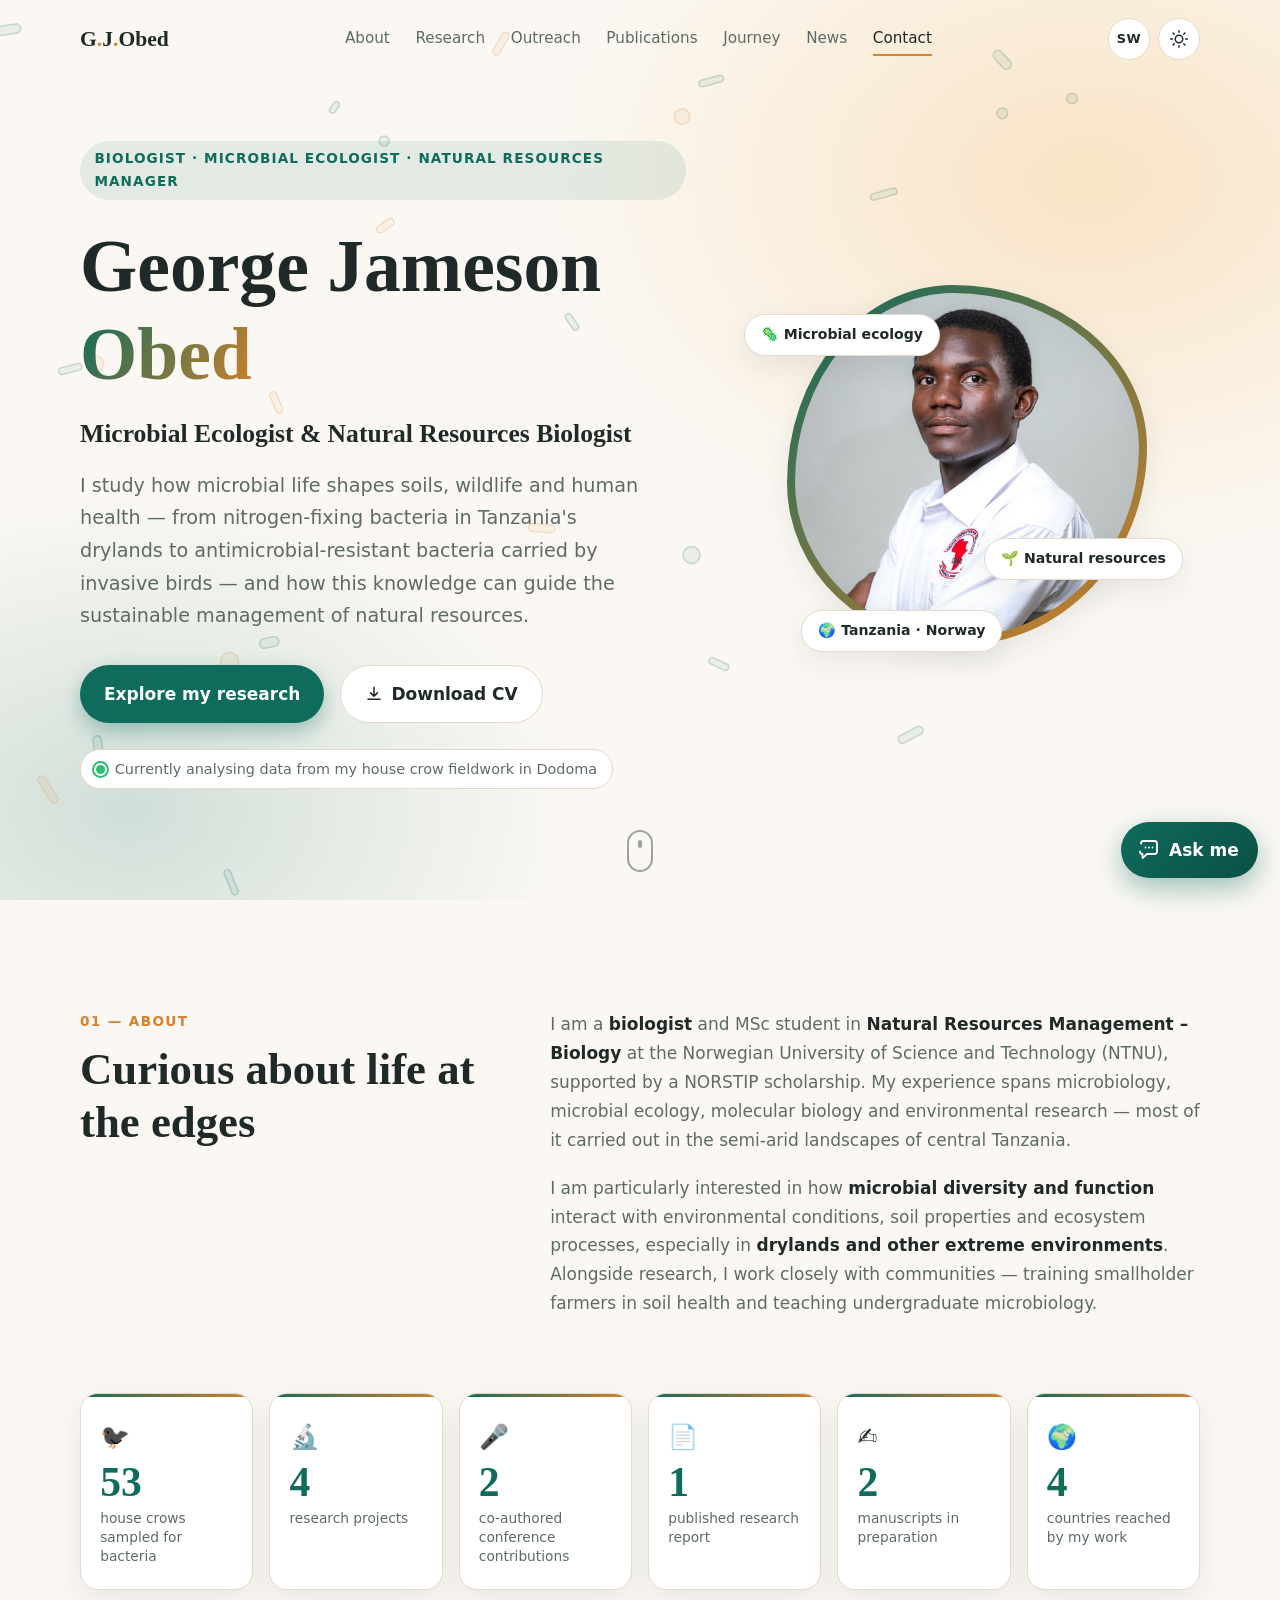
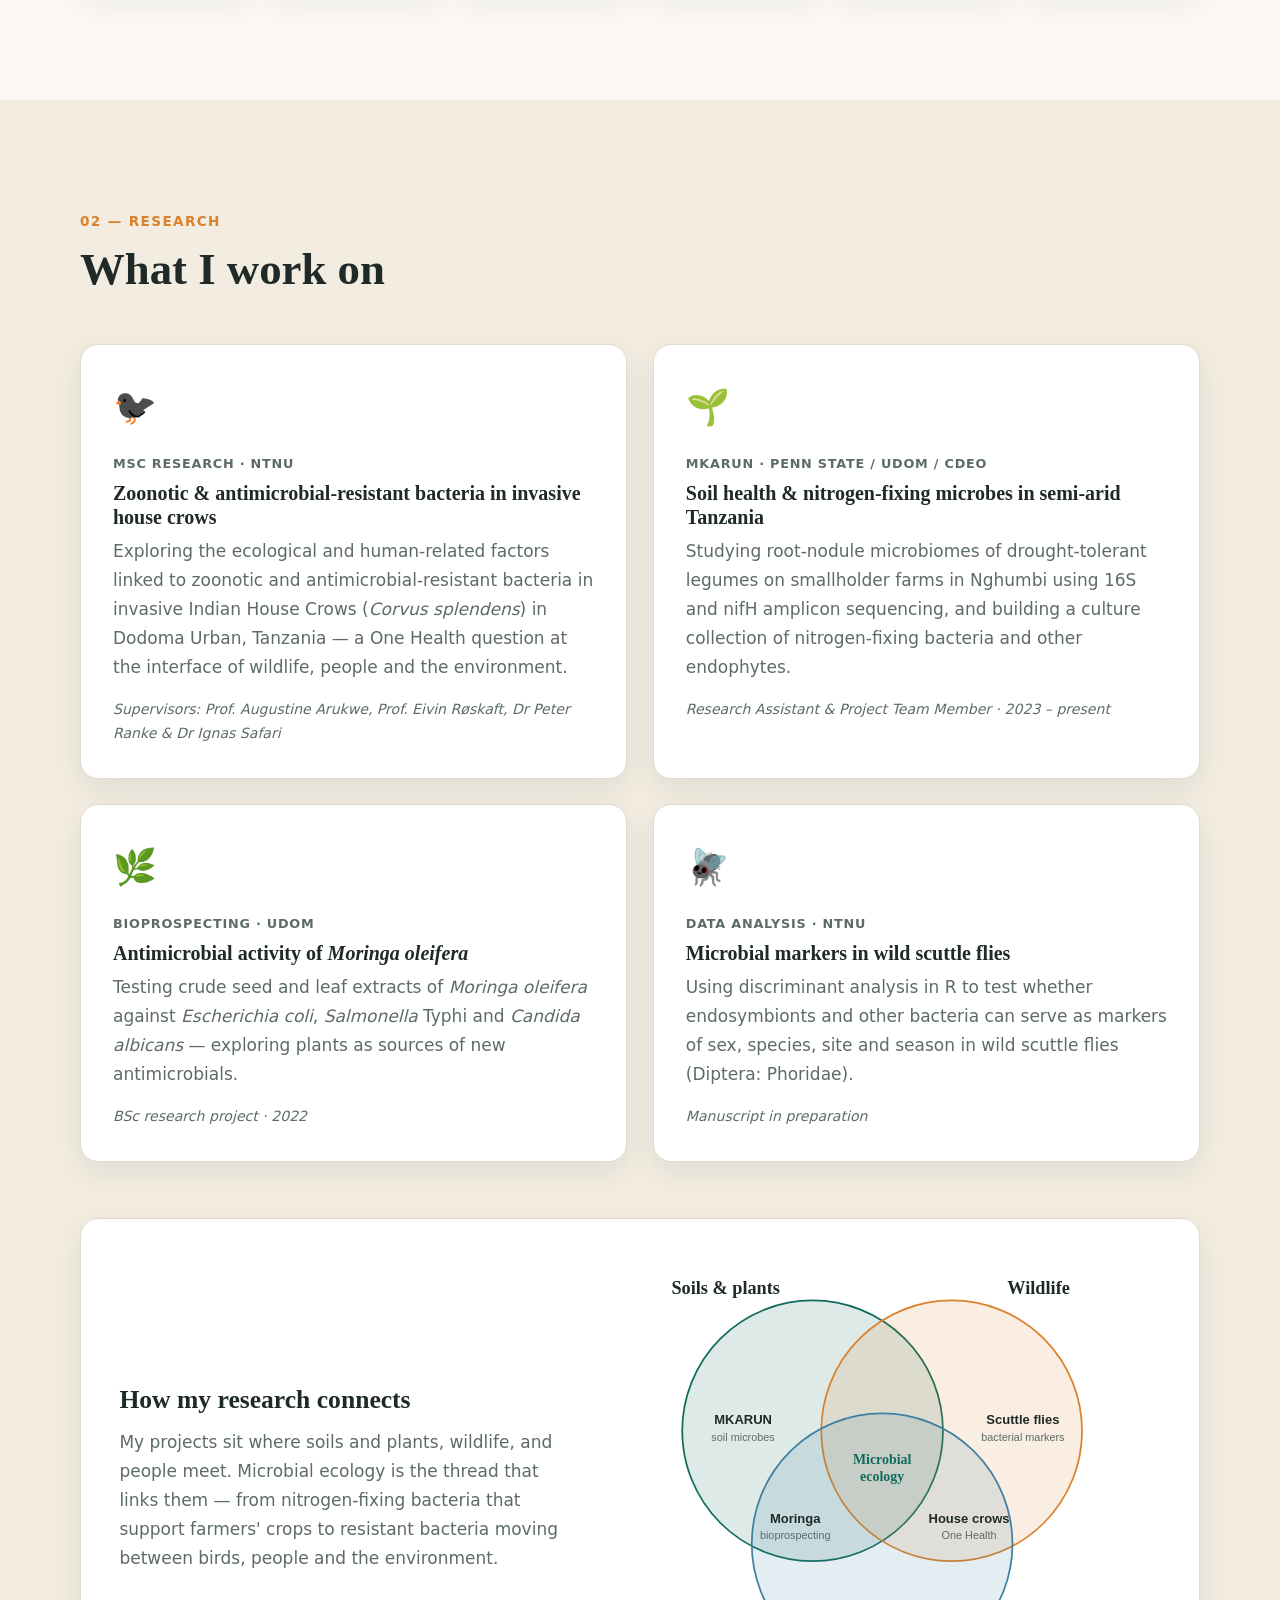
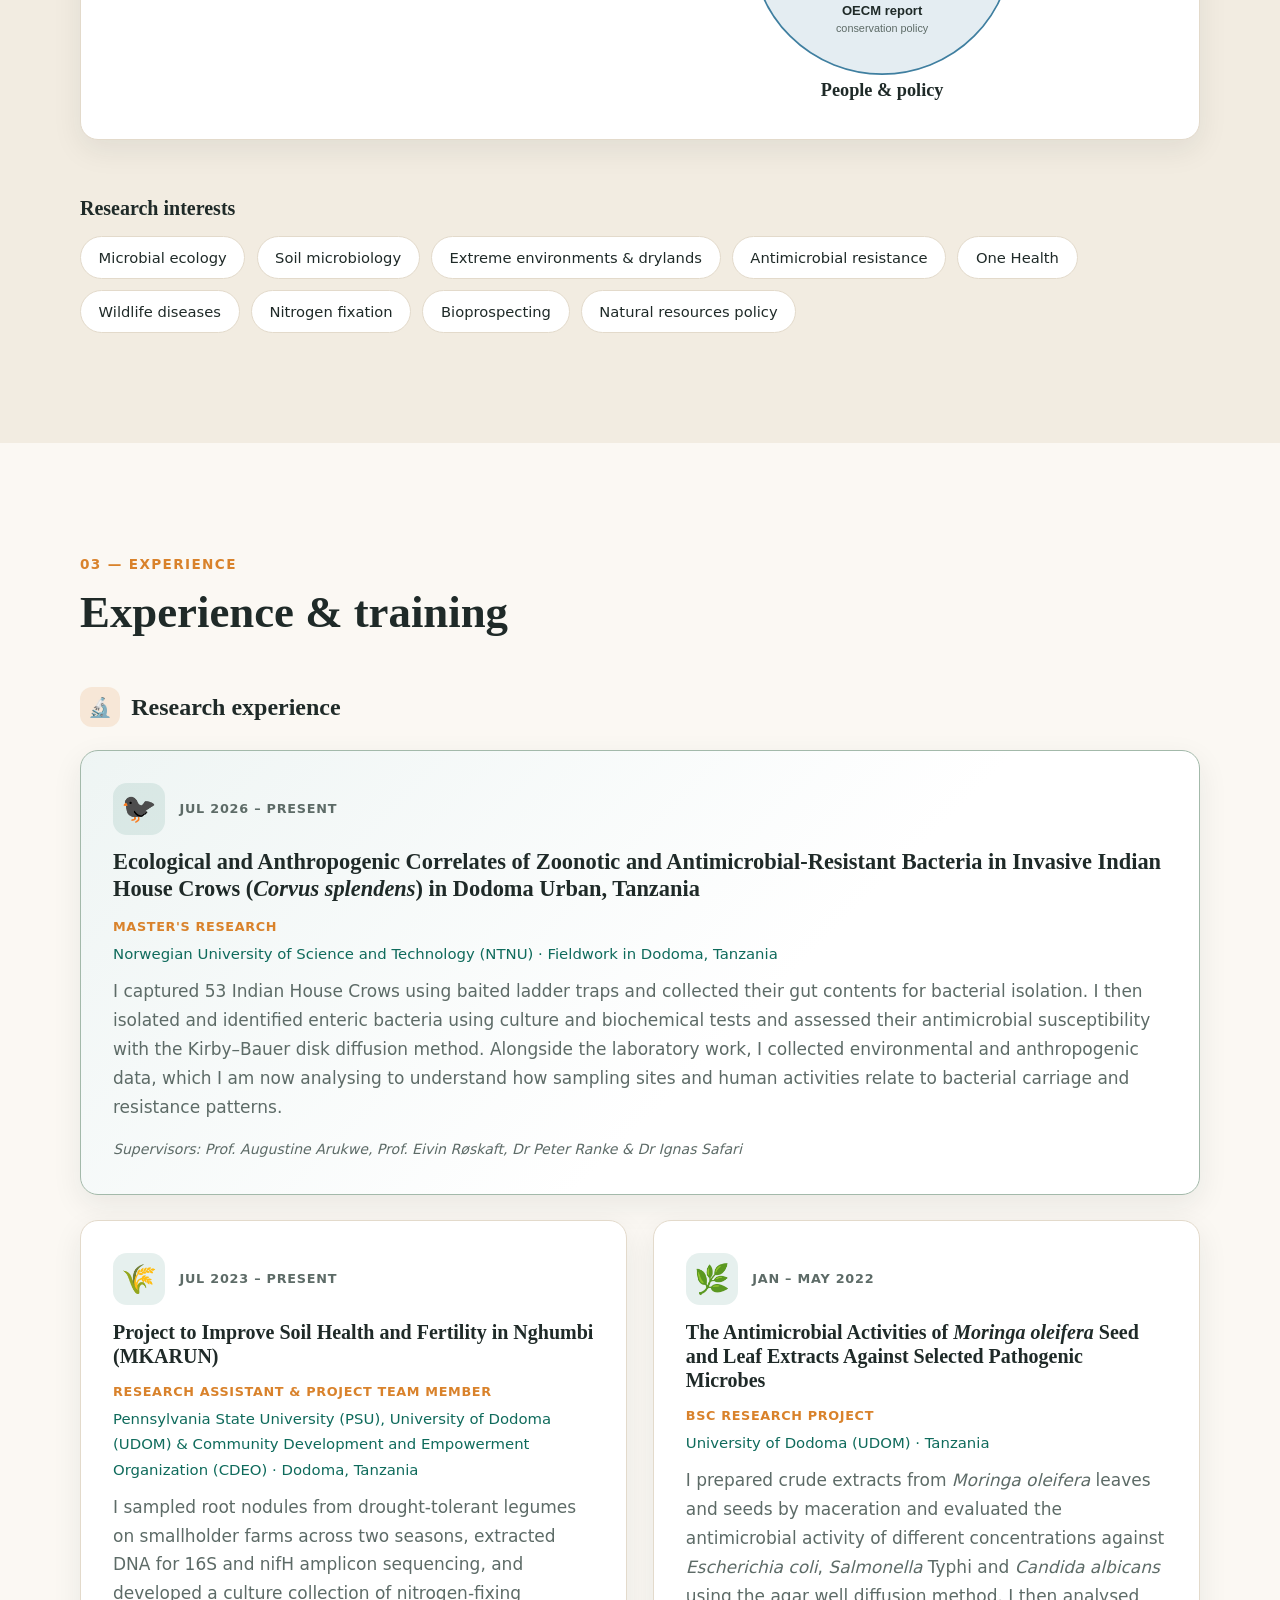
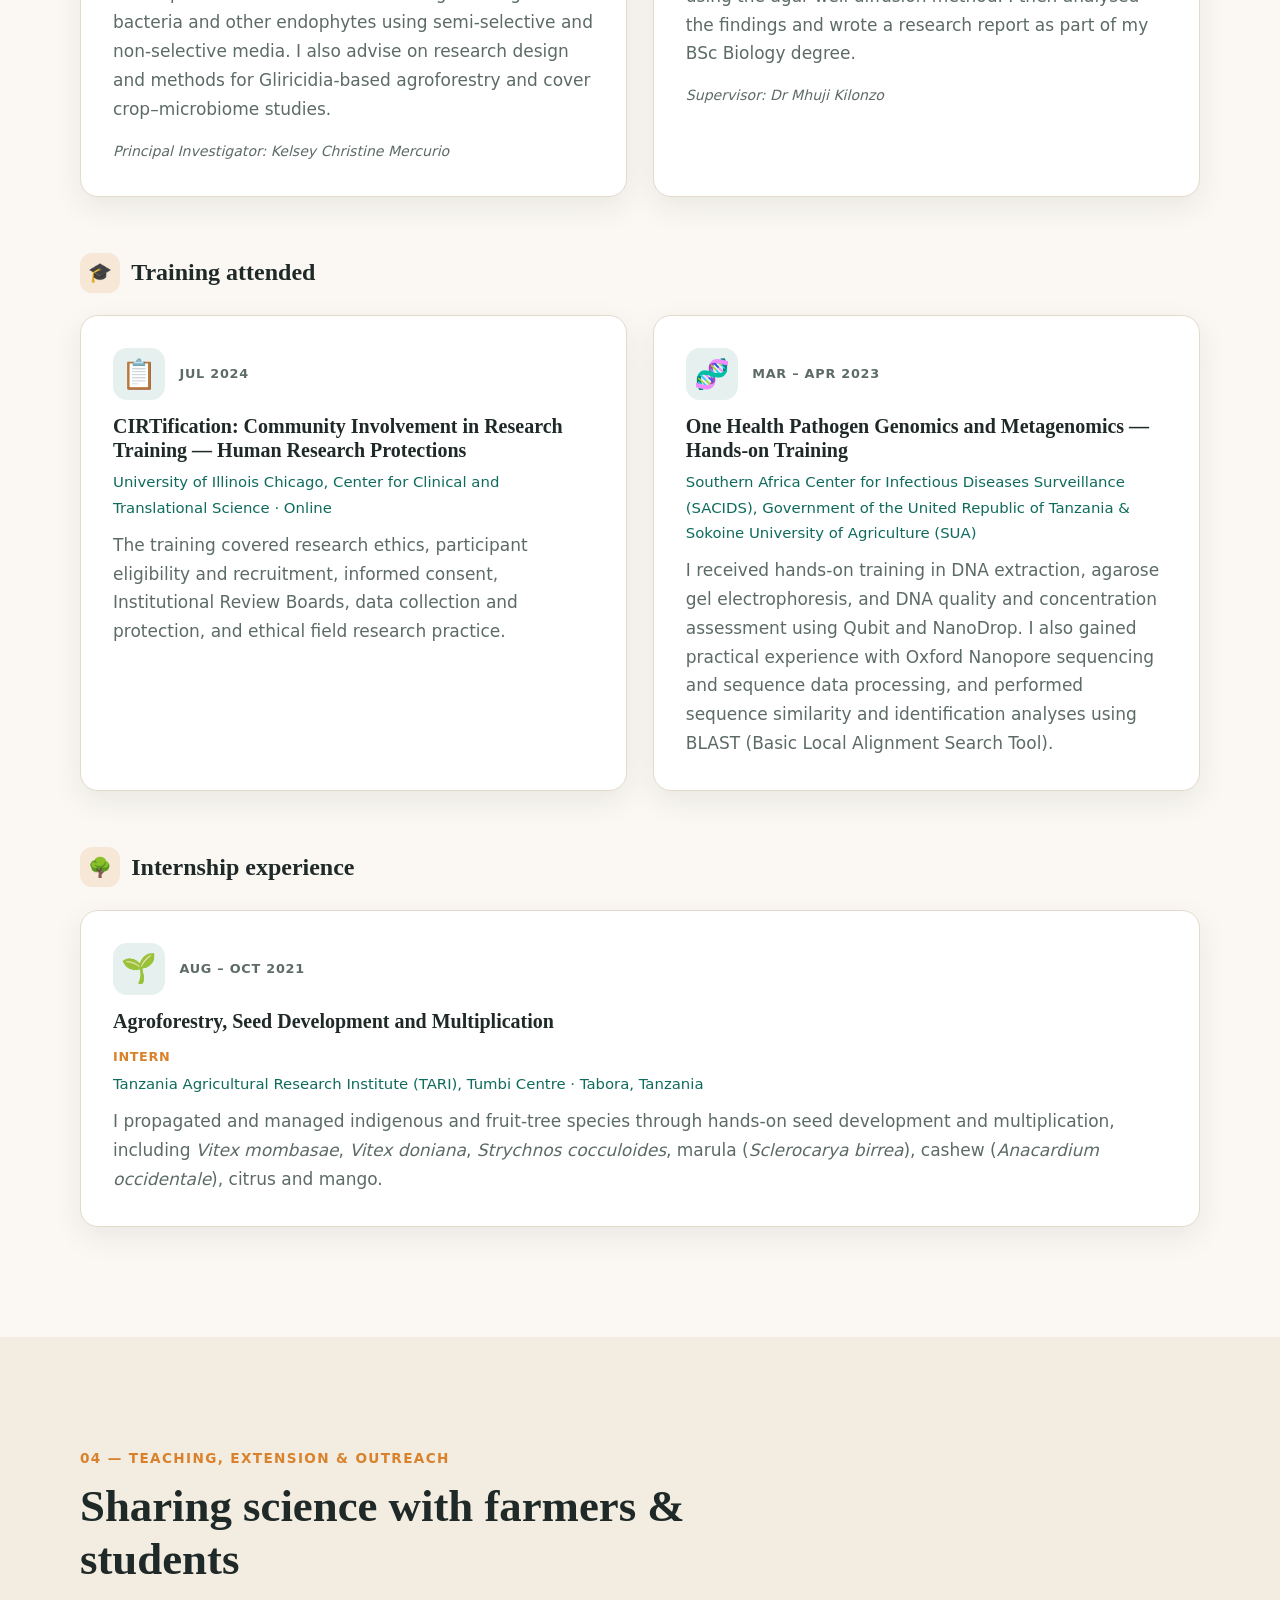
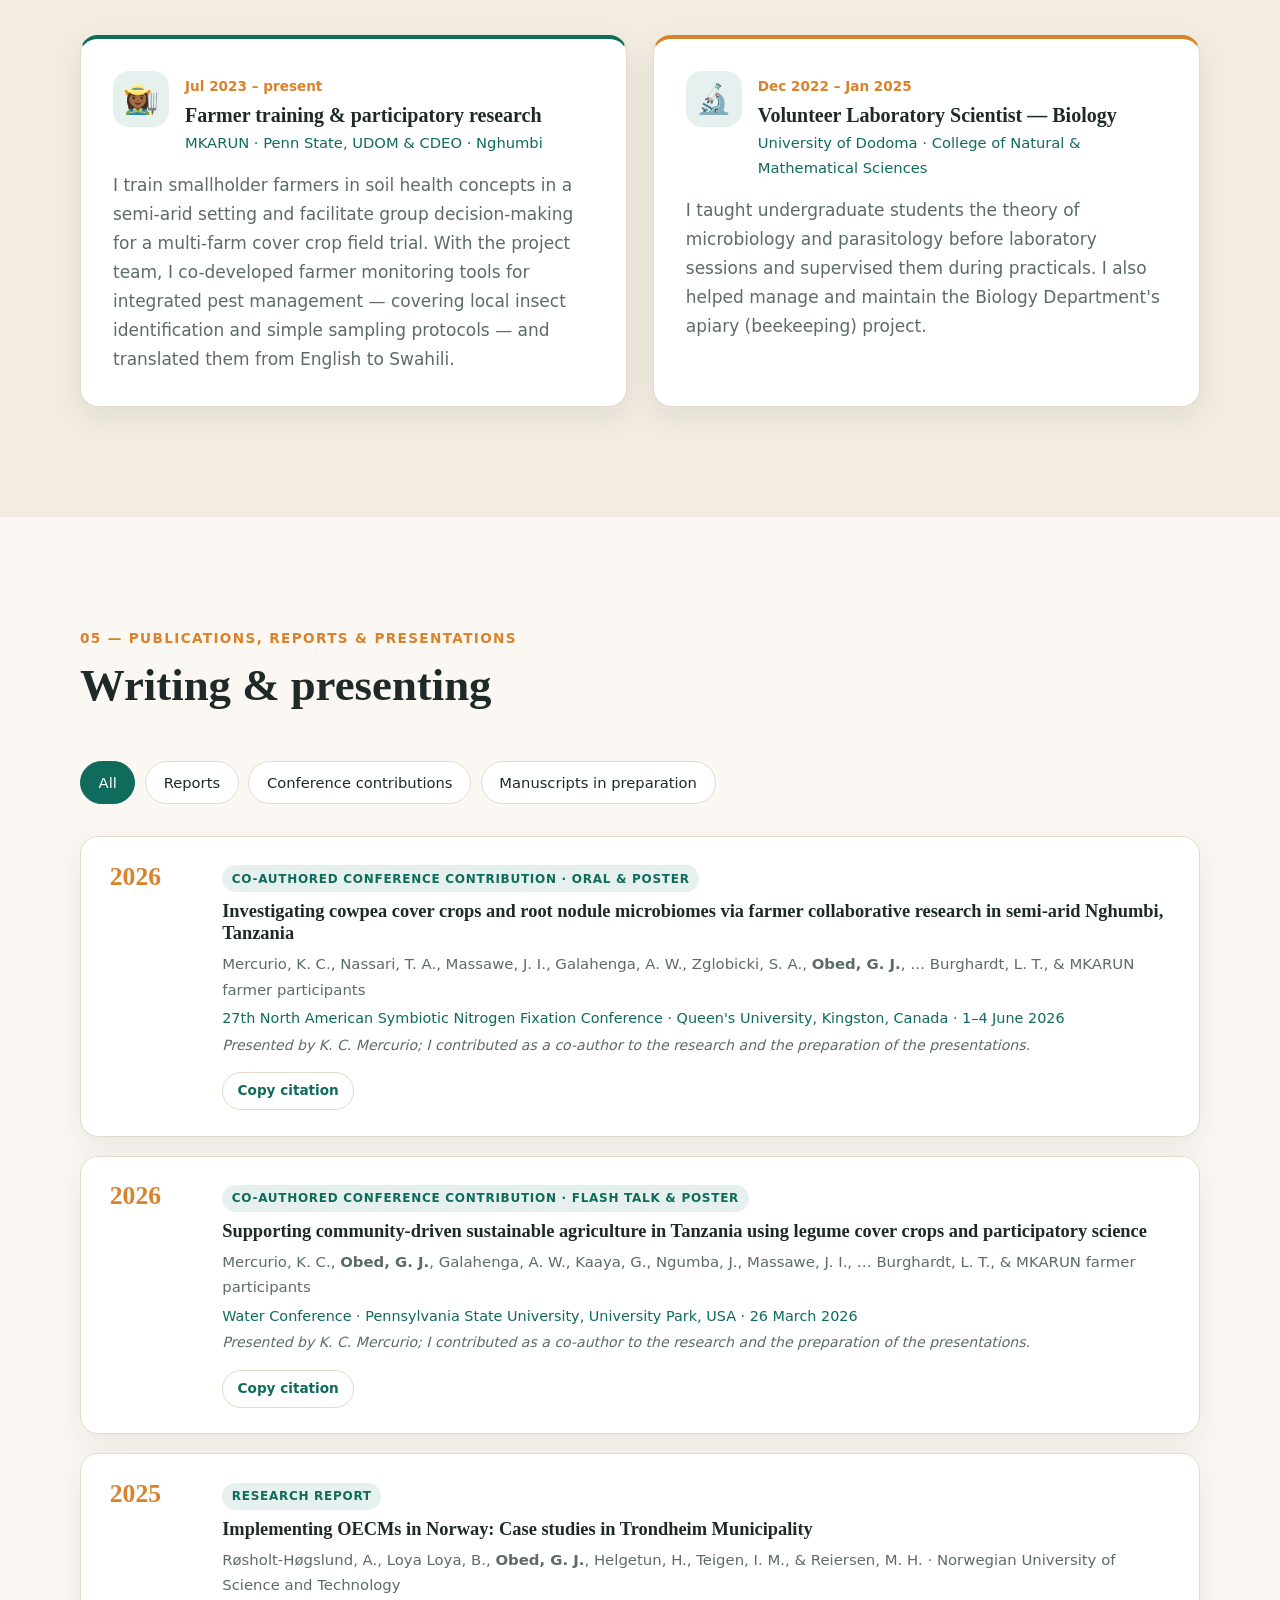
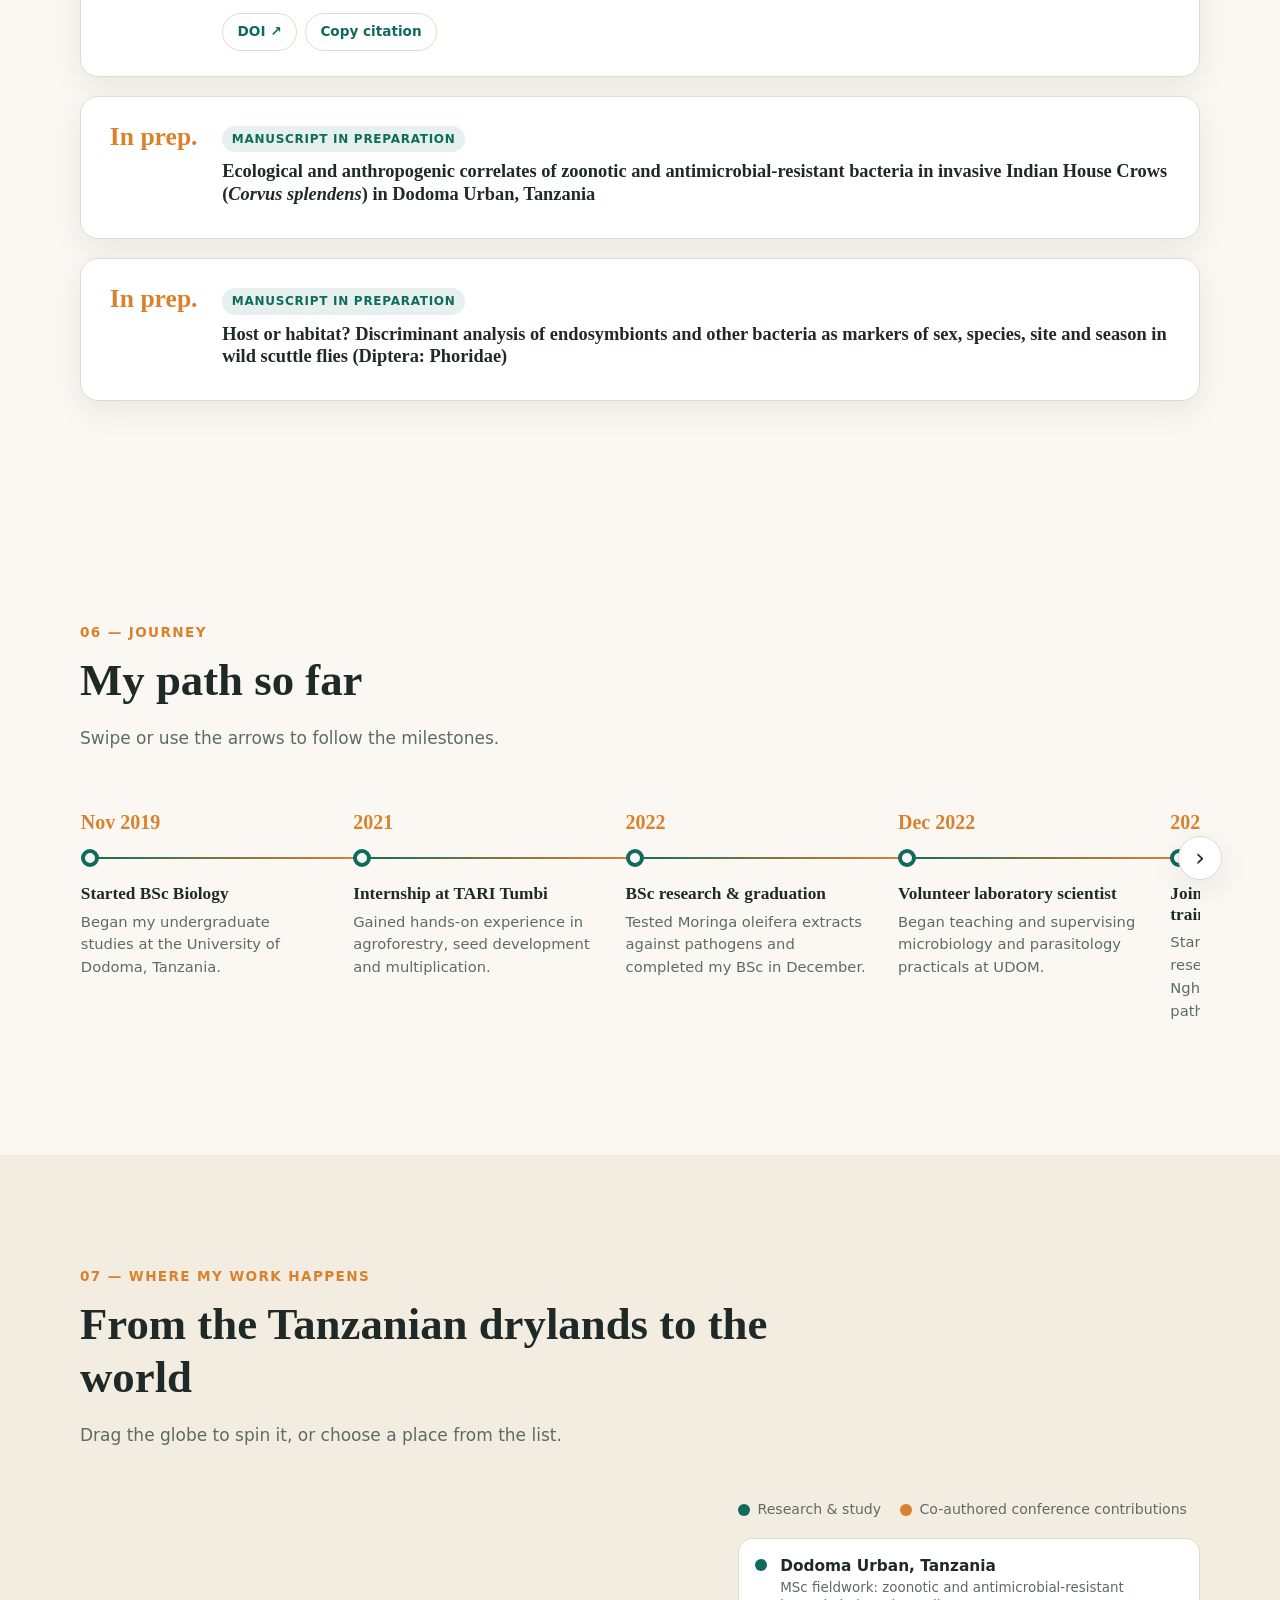
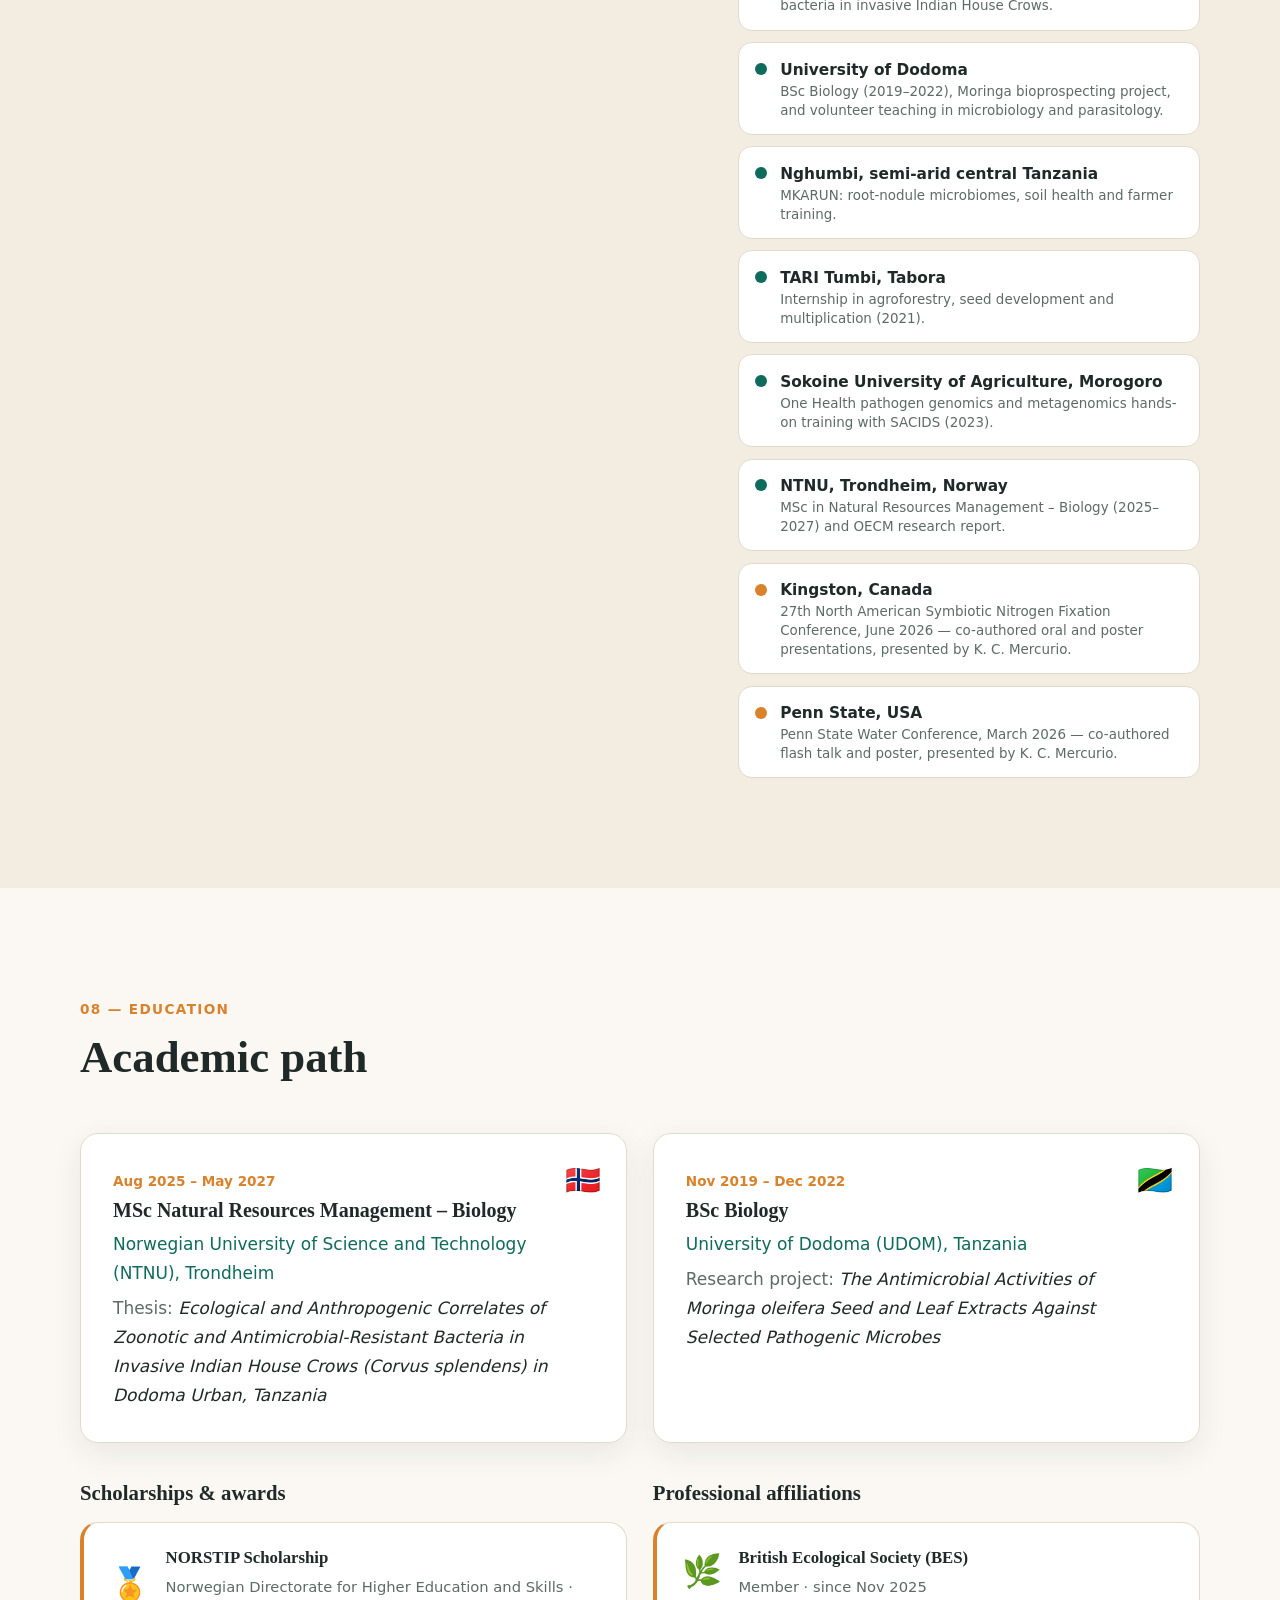
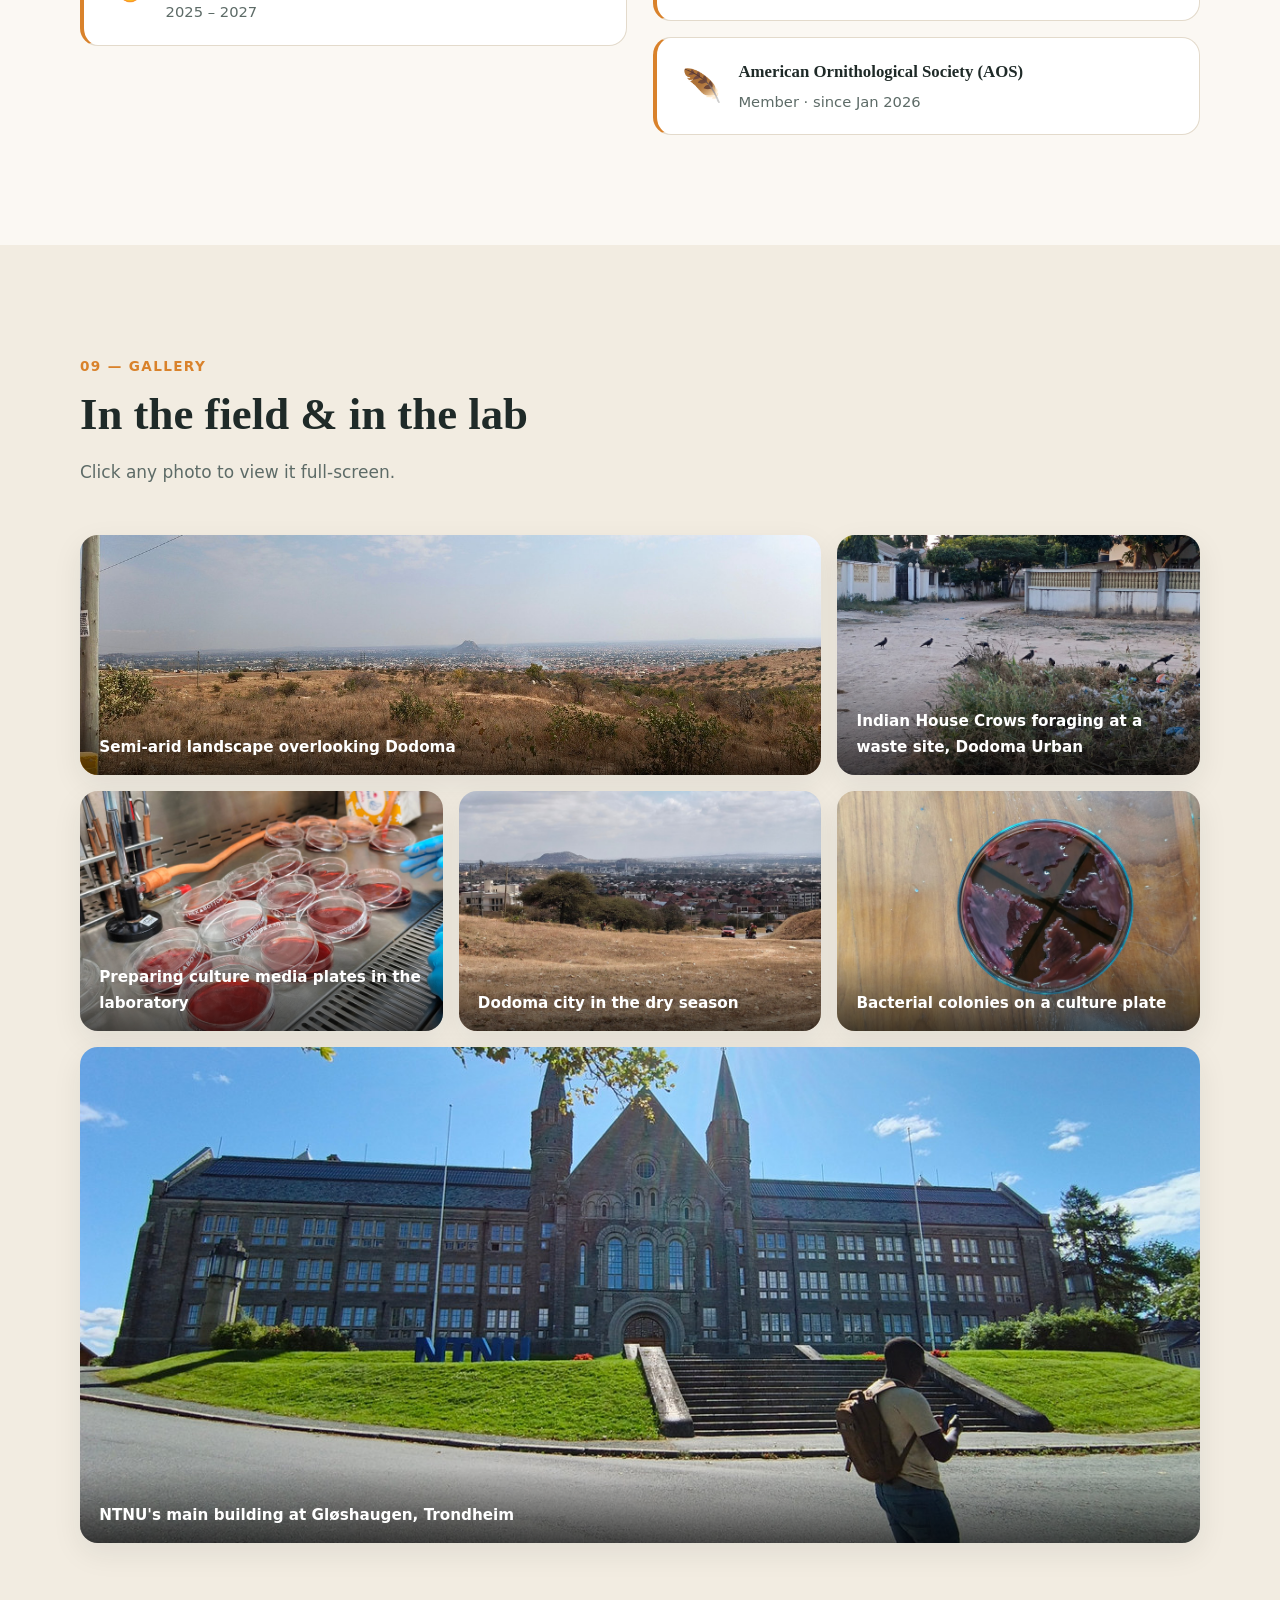
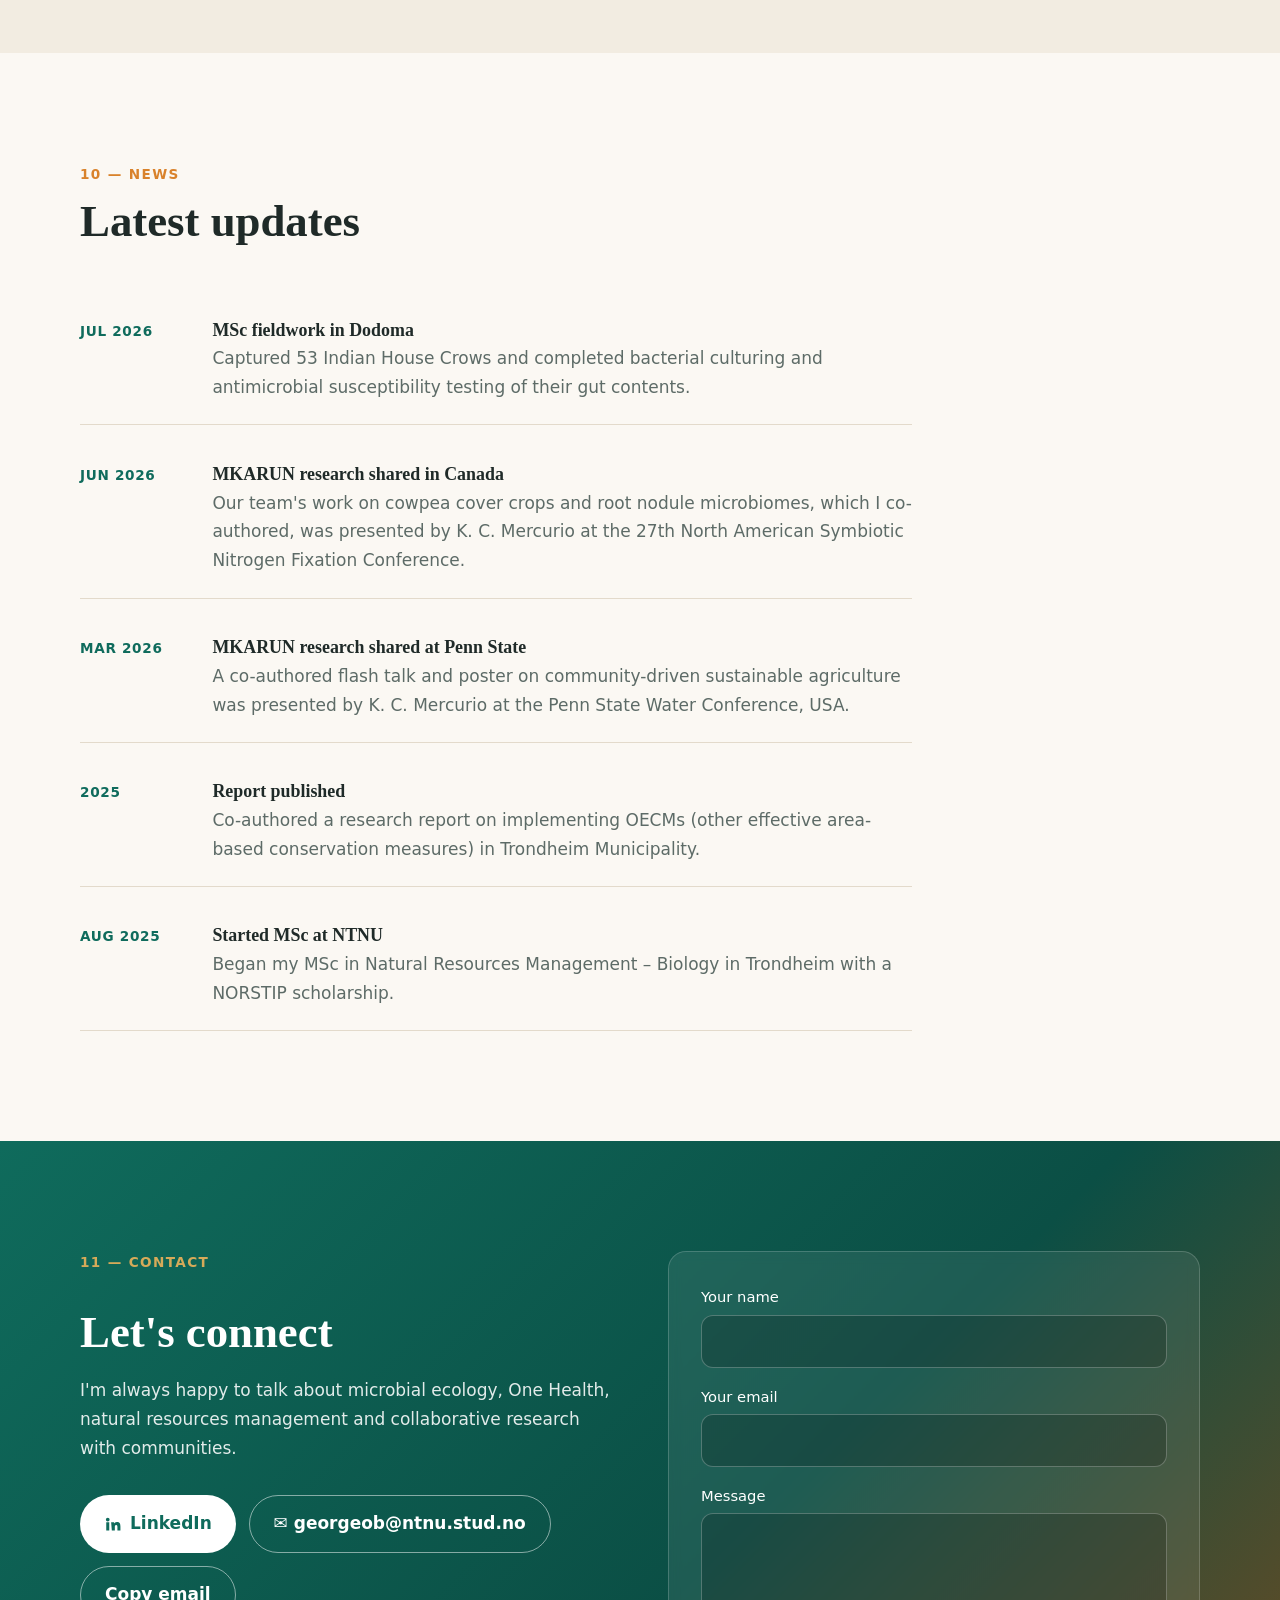
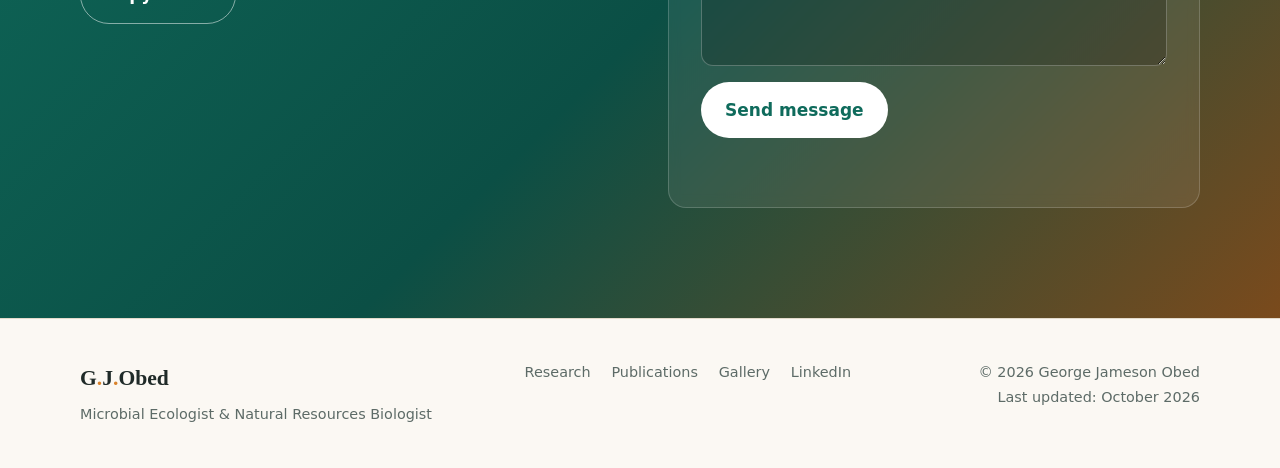
==== commit a3aa0a51: "Add files via upload" ====
--- a/index.html
+++ b/index.html
@@ -15,14 +15,16 @@
   <title>George Jameson Obed | Microbial Ecologist &amp; Natural Resources Biologist</title>
   <meta name="description" content="George Jameson Obed — biologist, microbial ecologist and natural resources manager (MSc, NTNU). Research on soil microbes in drylands, antimicrobial resistance in wildlife, One Health and bioprospecting in Tanzania.">
   <meta name="author" content="George Jameson Obed">
-  <link rel="canonical" href="https://george-j-obed.github.io/">
+  <link rel="canonical" href="https://georgejobed.github.io/georgejobed.github.io-/">
 
   <!-- ===== SOCIAL SHARE PREVIEW (LinkedIn, WhatsApp, X, Facebook) ===== -->
+  <meta property="og:site_name" content="George Jameson Obed">
+  <meta name="application-name" content="George Jameson Obed">
   <meta property="og:type" content="profile">
   <meta property="og:title" content="George Jameson Obed — Microbial Ecologist &amp; Natural Resources Biologist">
   <meta property="og:description" content="Microbial ecology, One Health and natural resources — from dryland soils to invasive house crows in Tanzania.">
-  <meta property="og:url" content="https://george-j-obed.github.io/">
-  <meta property="og:image" content="https://george-j-obed.github.io/assets/img/og-image.png">
+  <meta property="og:url" content="https://georgejobed.github.io/georgejobed.github.io-/">
+  <meta property="og:image" content="https://georgejobed.github.io/georgejobed.github.io-/assets/img/og-image.png">
   <meta name="twitter:card" content="summary_large_image">
 
   <script type="application/ld+json">
@@ -39,6 +41,17 @@
       { "@type": "Organization", "name": "American Ornithological Society" }
     ],
     "sameAs": ["https://www.linkedin.com/in/george-obed-32145a1a6"]
+  }
+  </script>
+
+  <!-- Tells Google the name of this website (shown above the link in search results) -->
+  <script type="application/ld+json">
+  {
+    "@context": "https://schema.org",
+    "@type": "WebSite",
+    "name": "George Jameson Obed",
+    "alternateName": ["G.J. Obed", "George Obed"],
+    "url": "https://georgejobed.github.io/georgejobed.github.io-/"
   }
   </script>
 
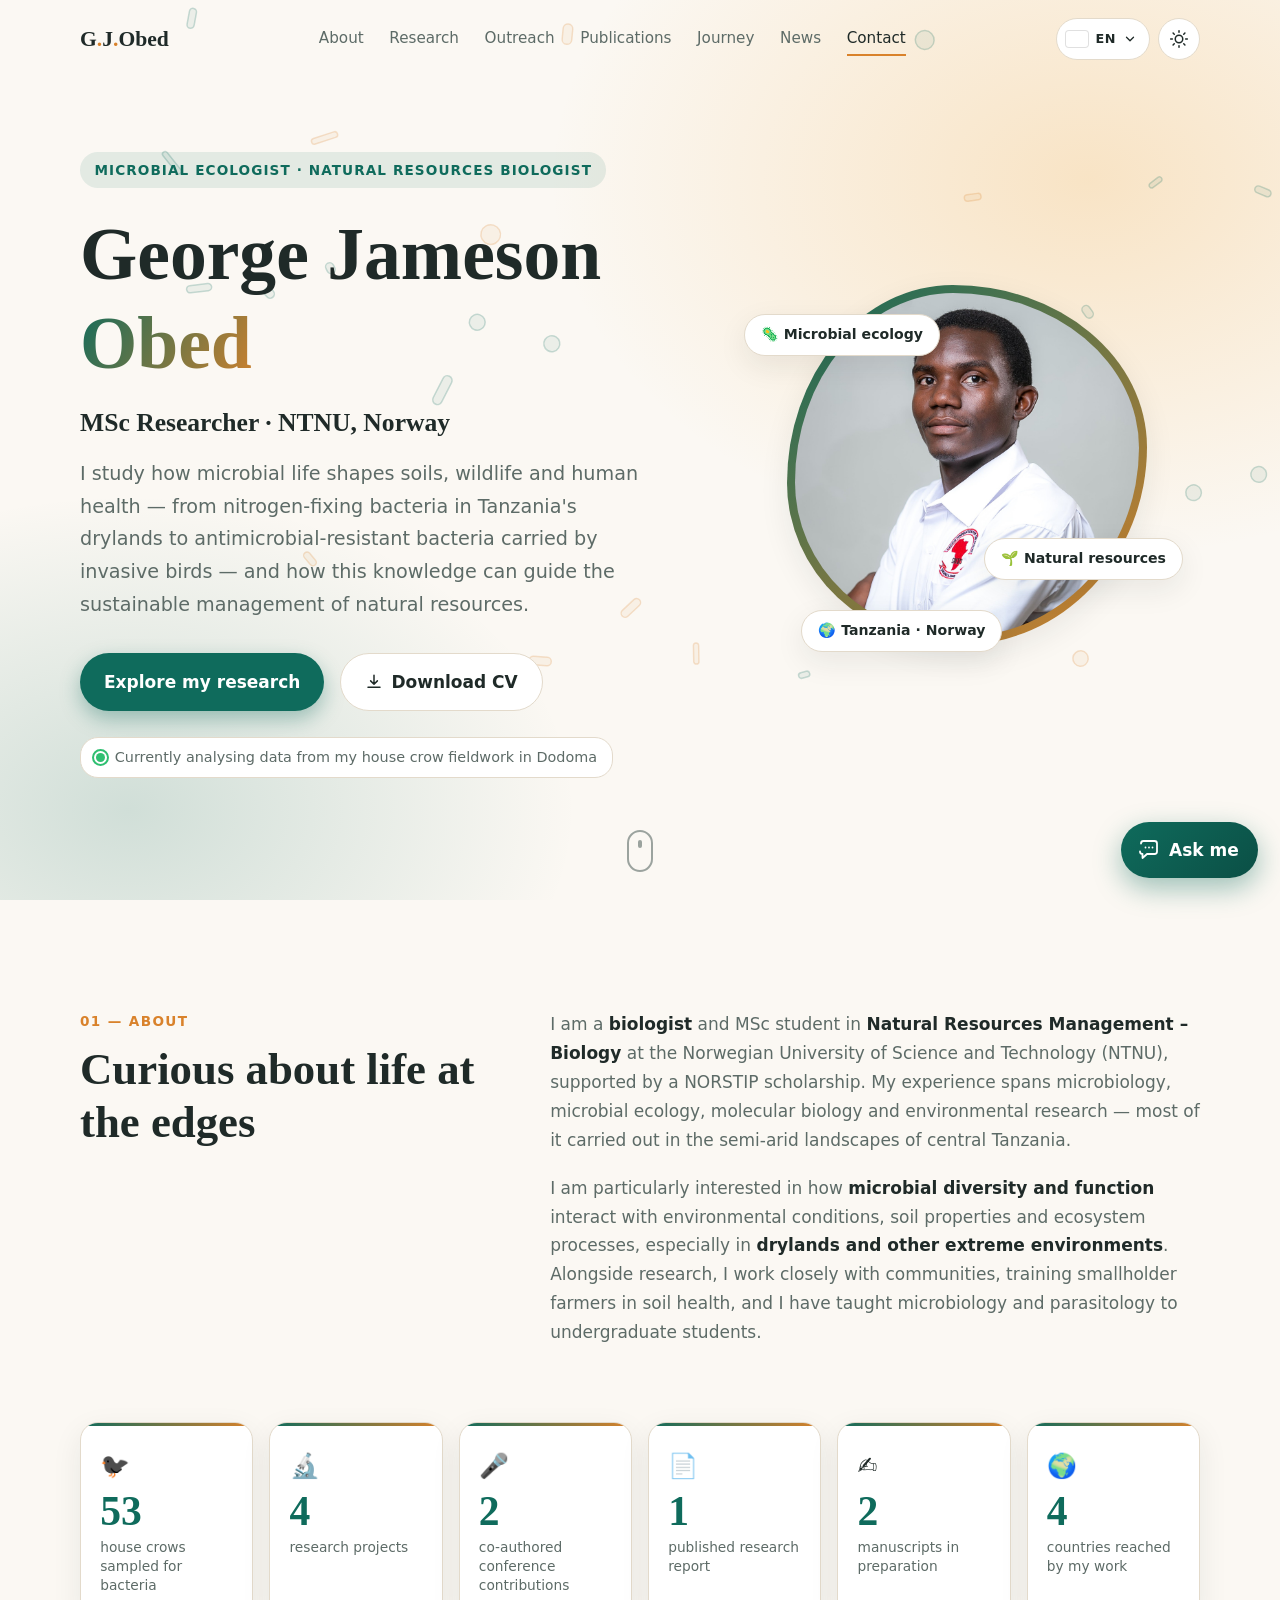
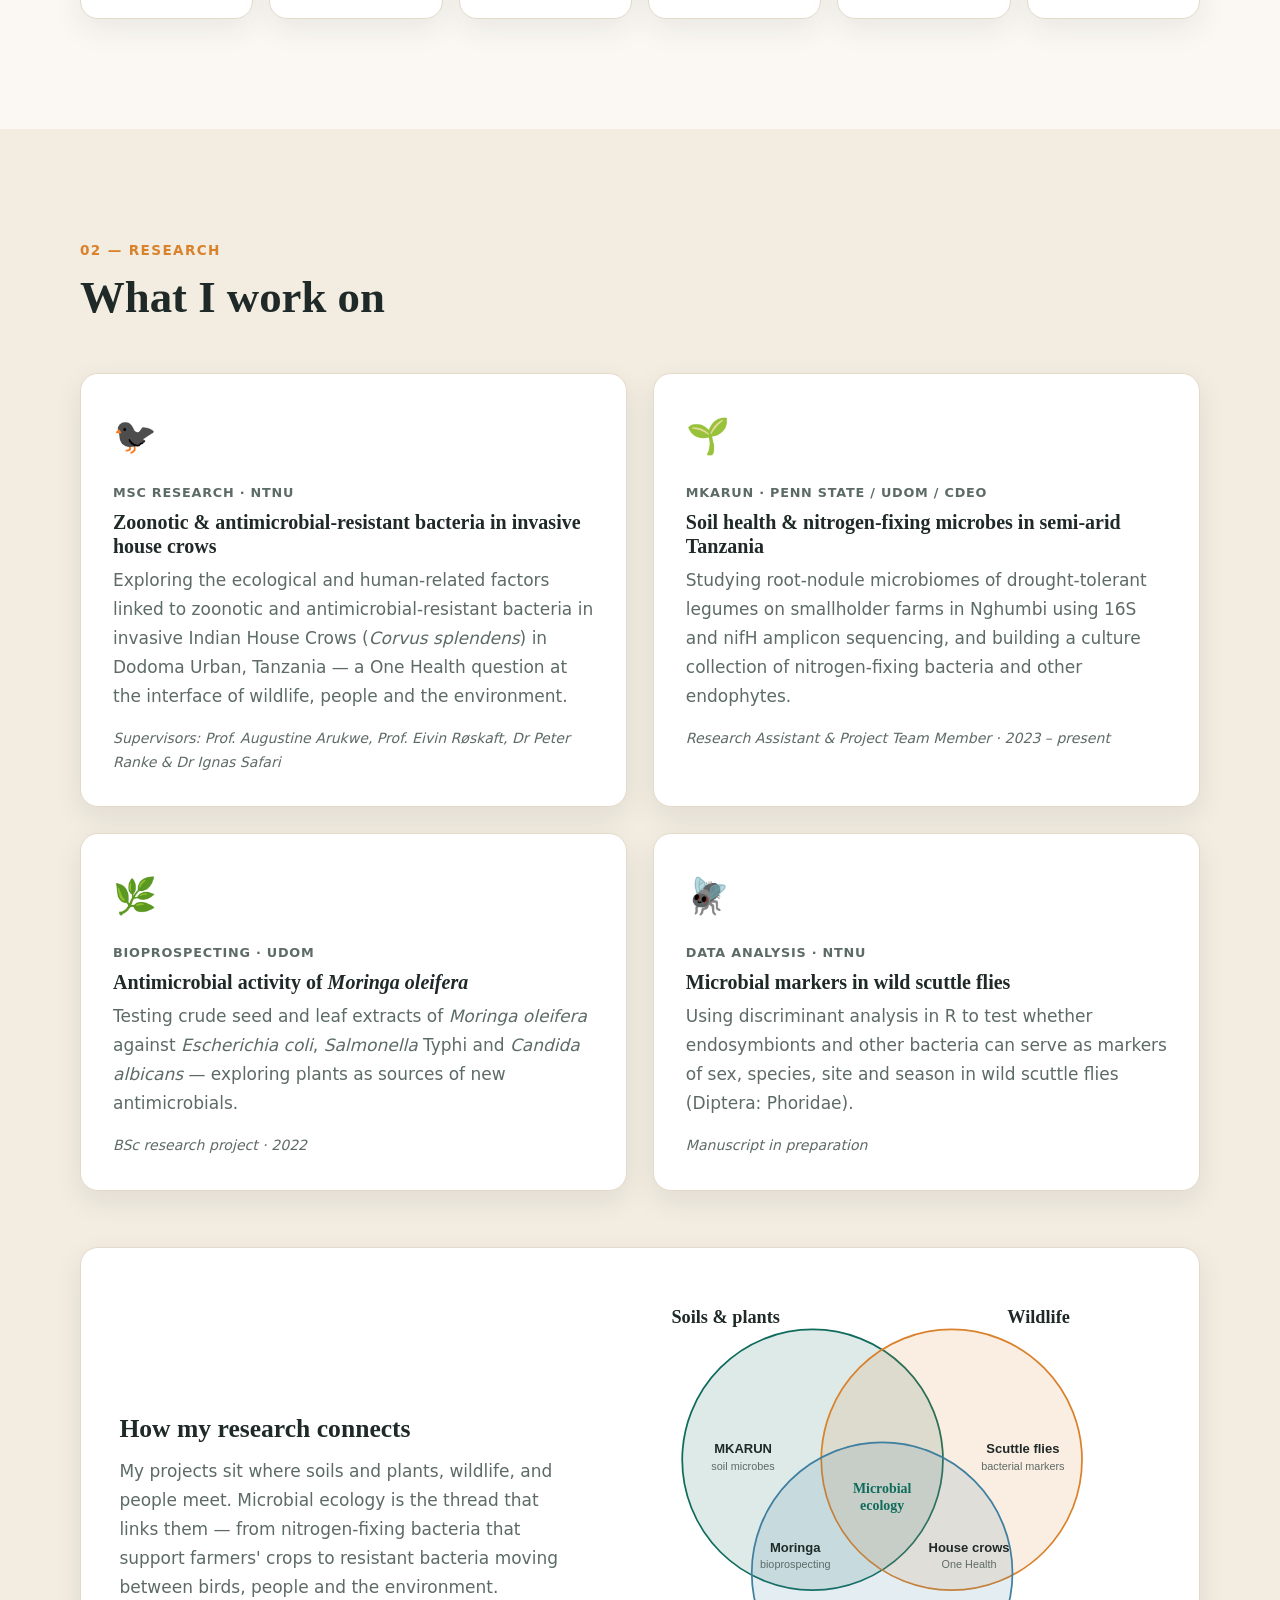
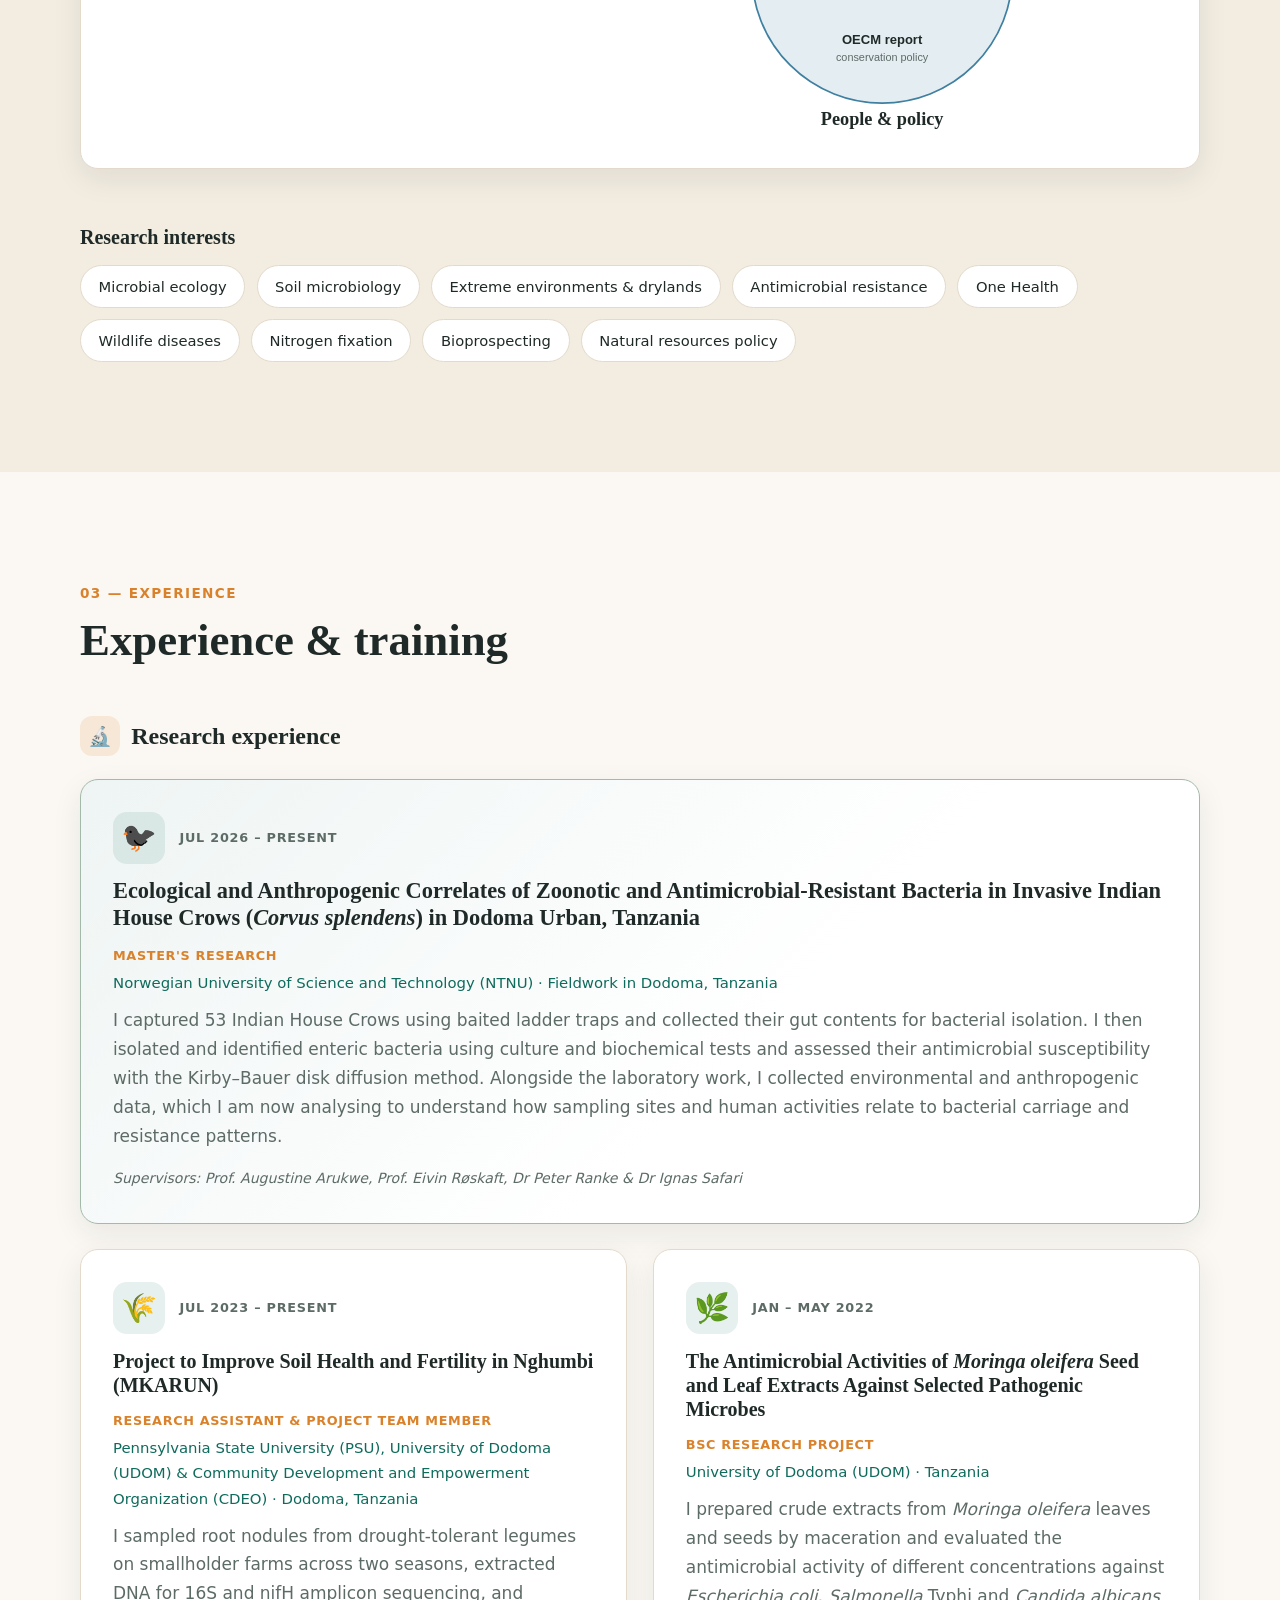
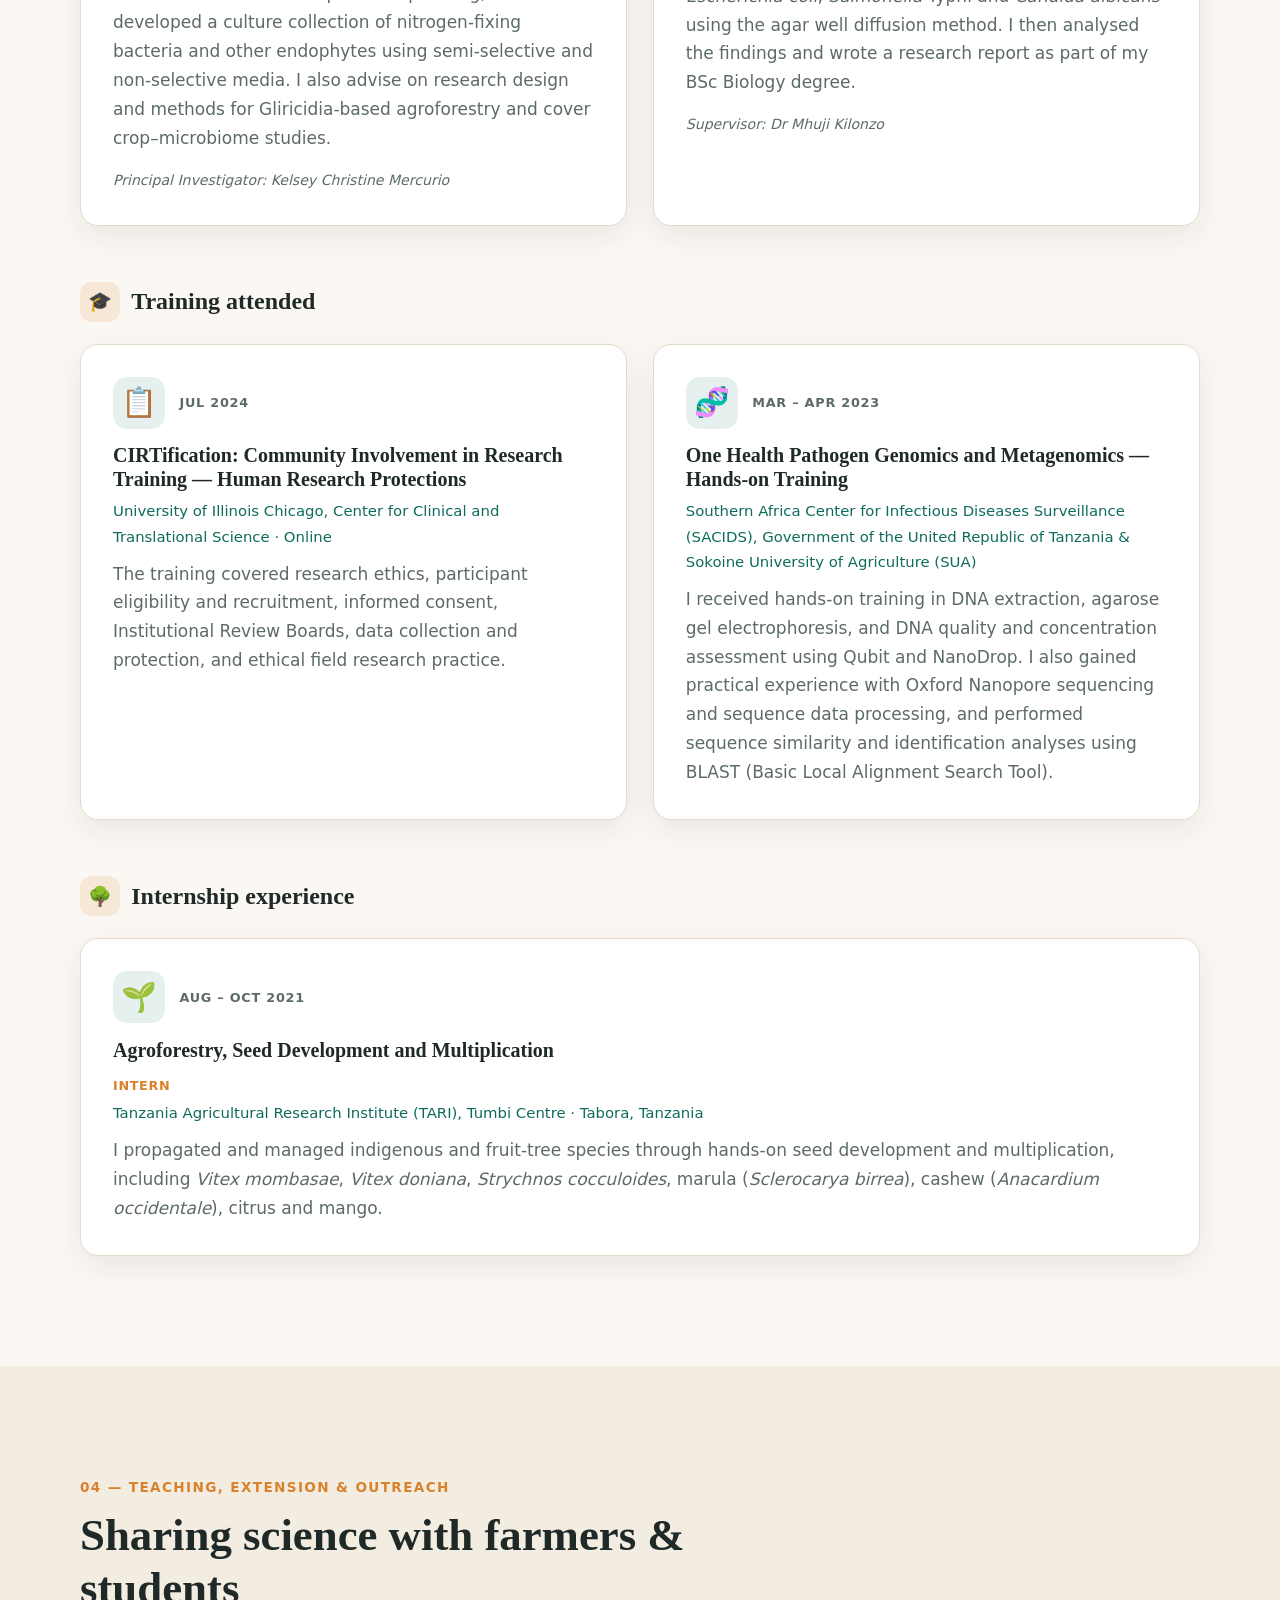
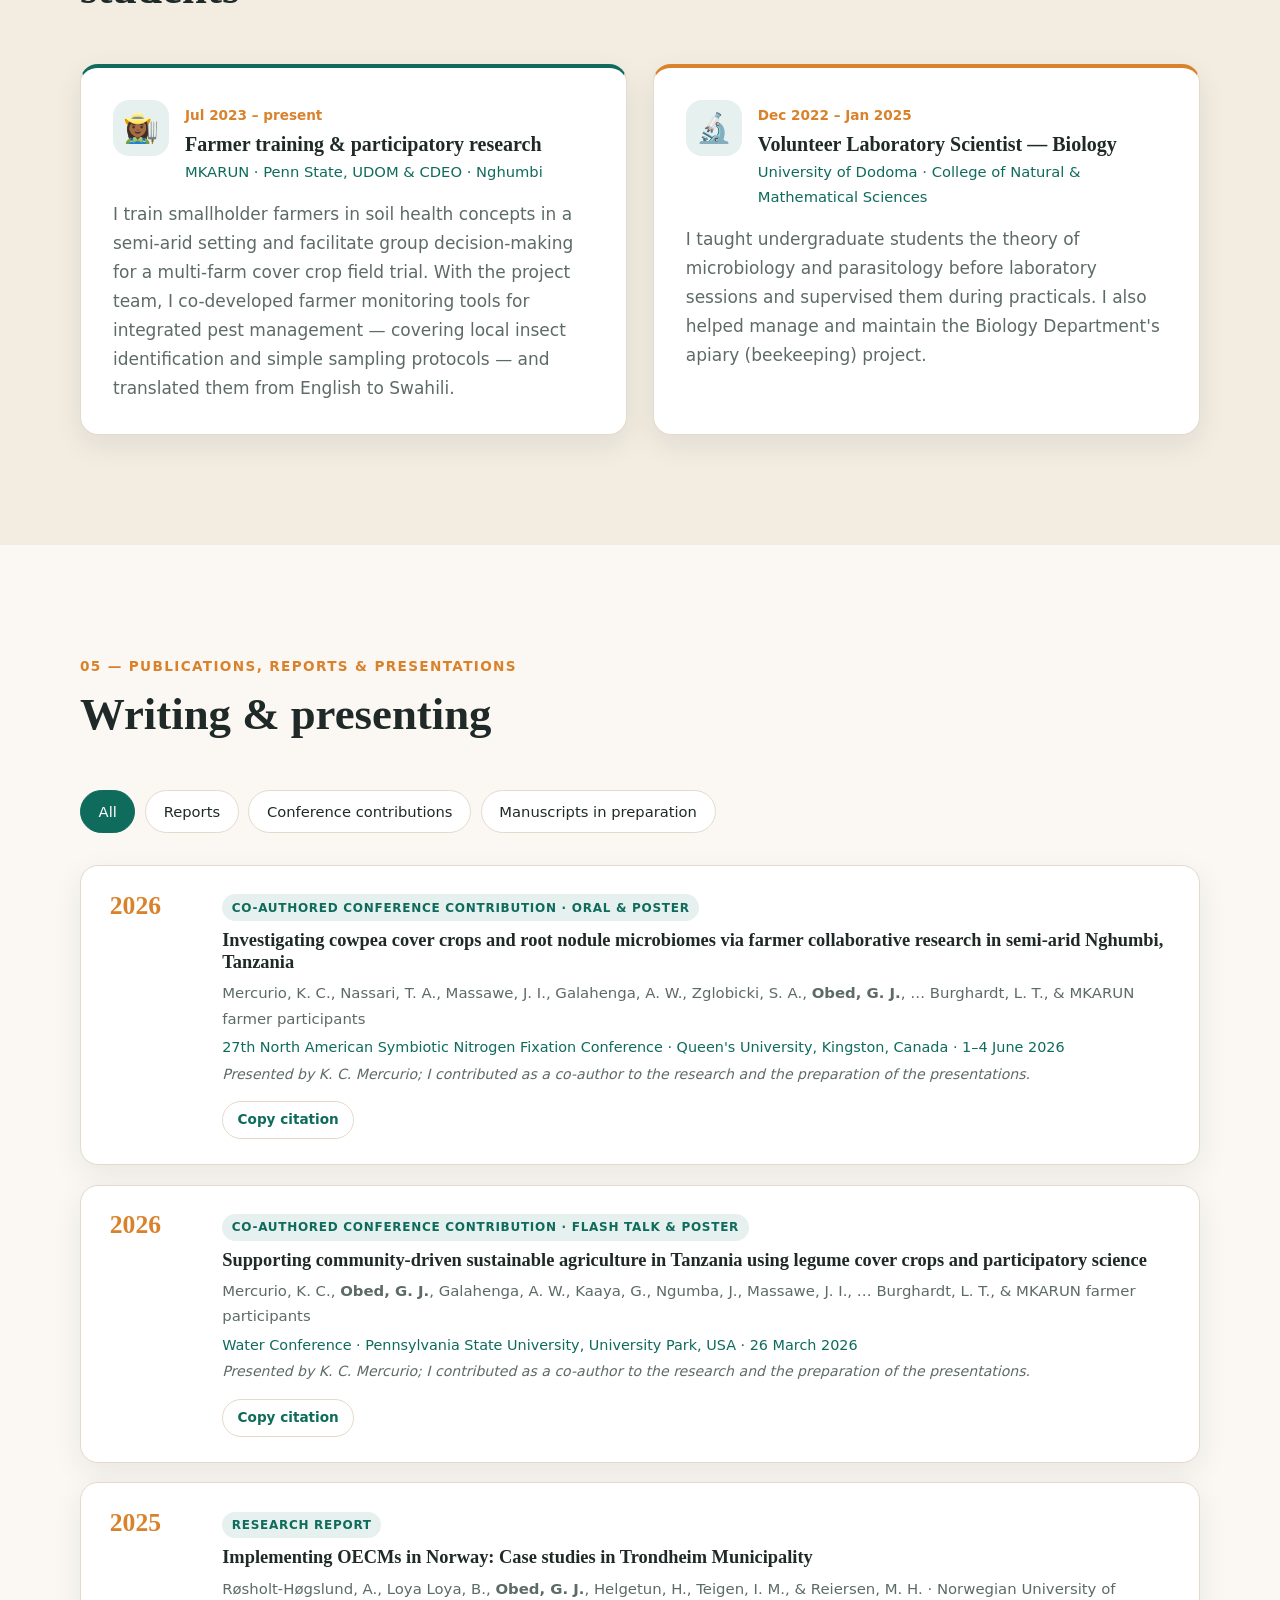
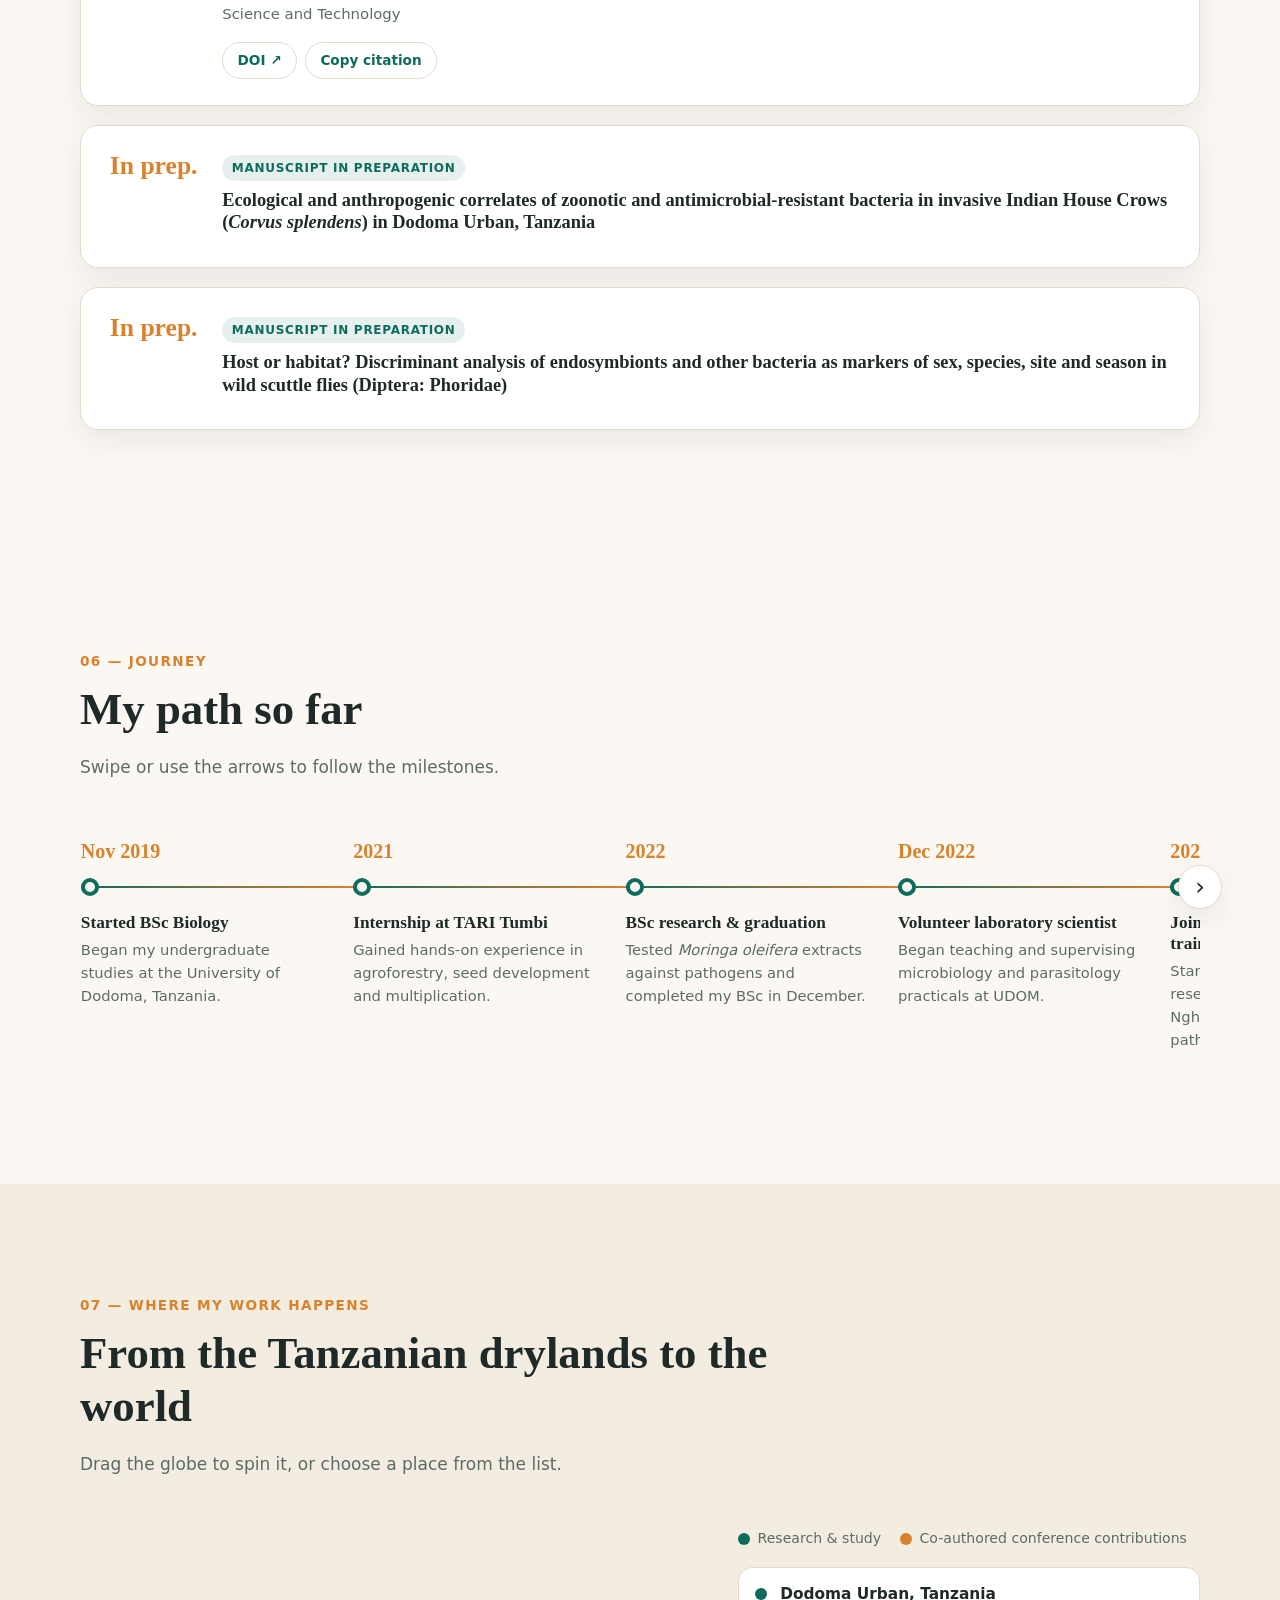
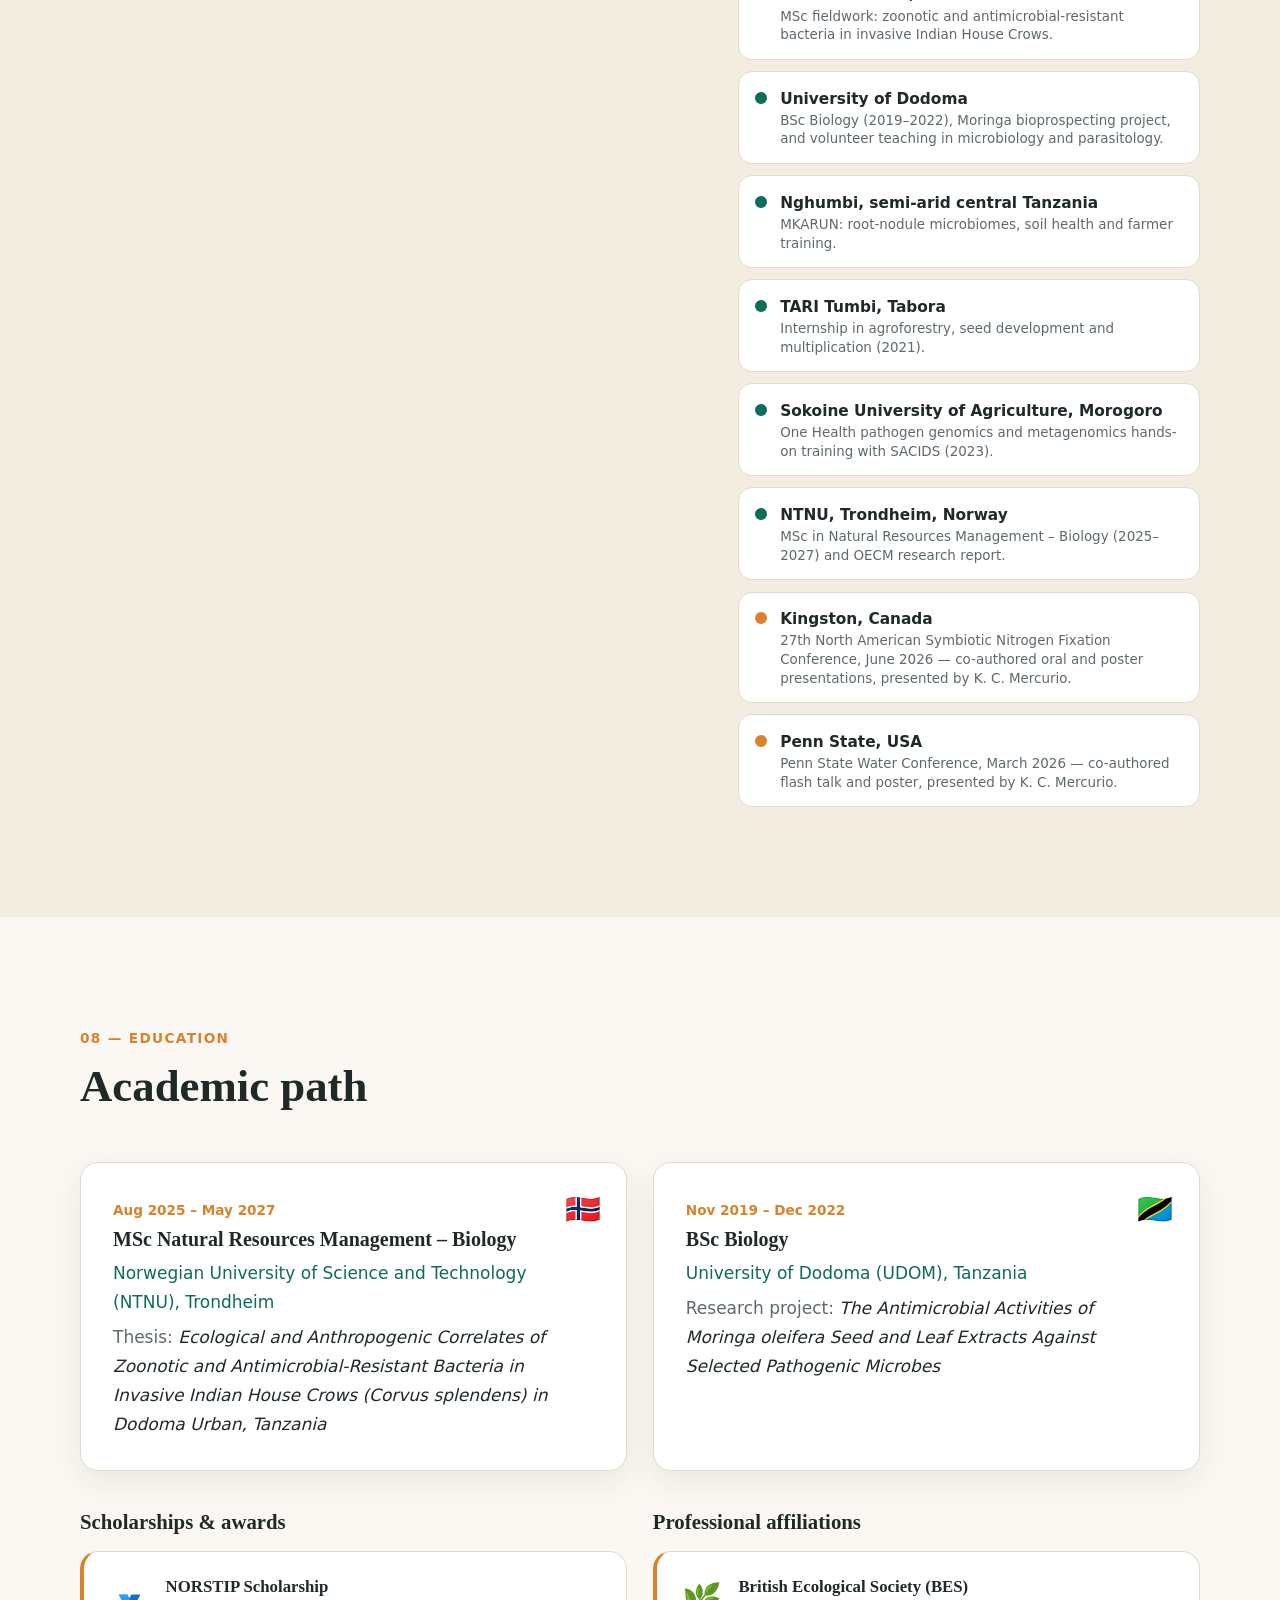
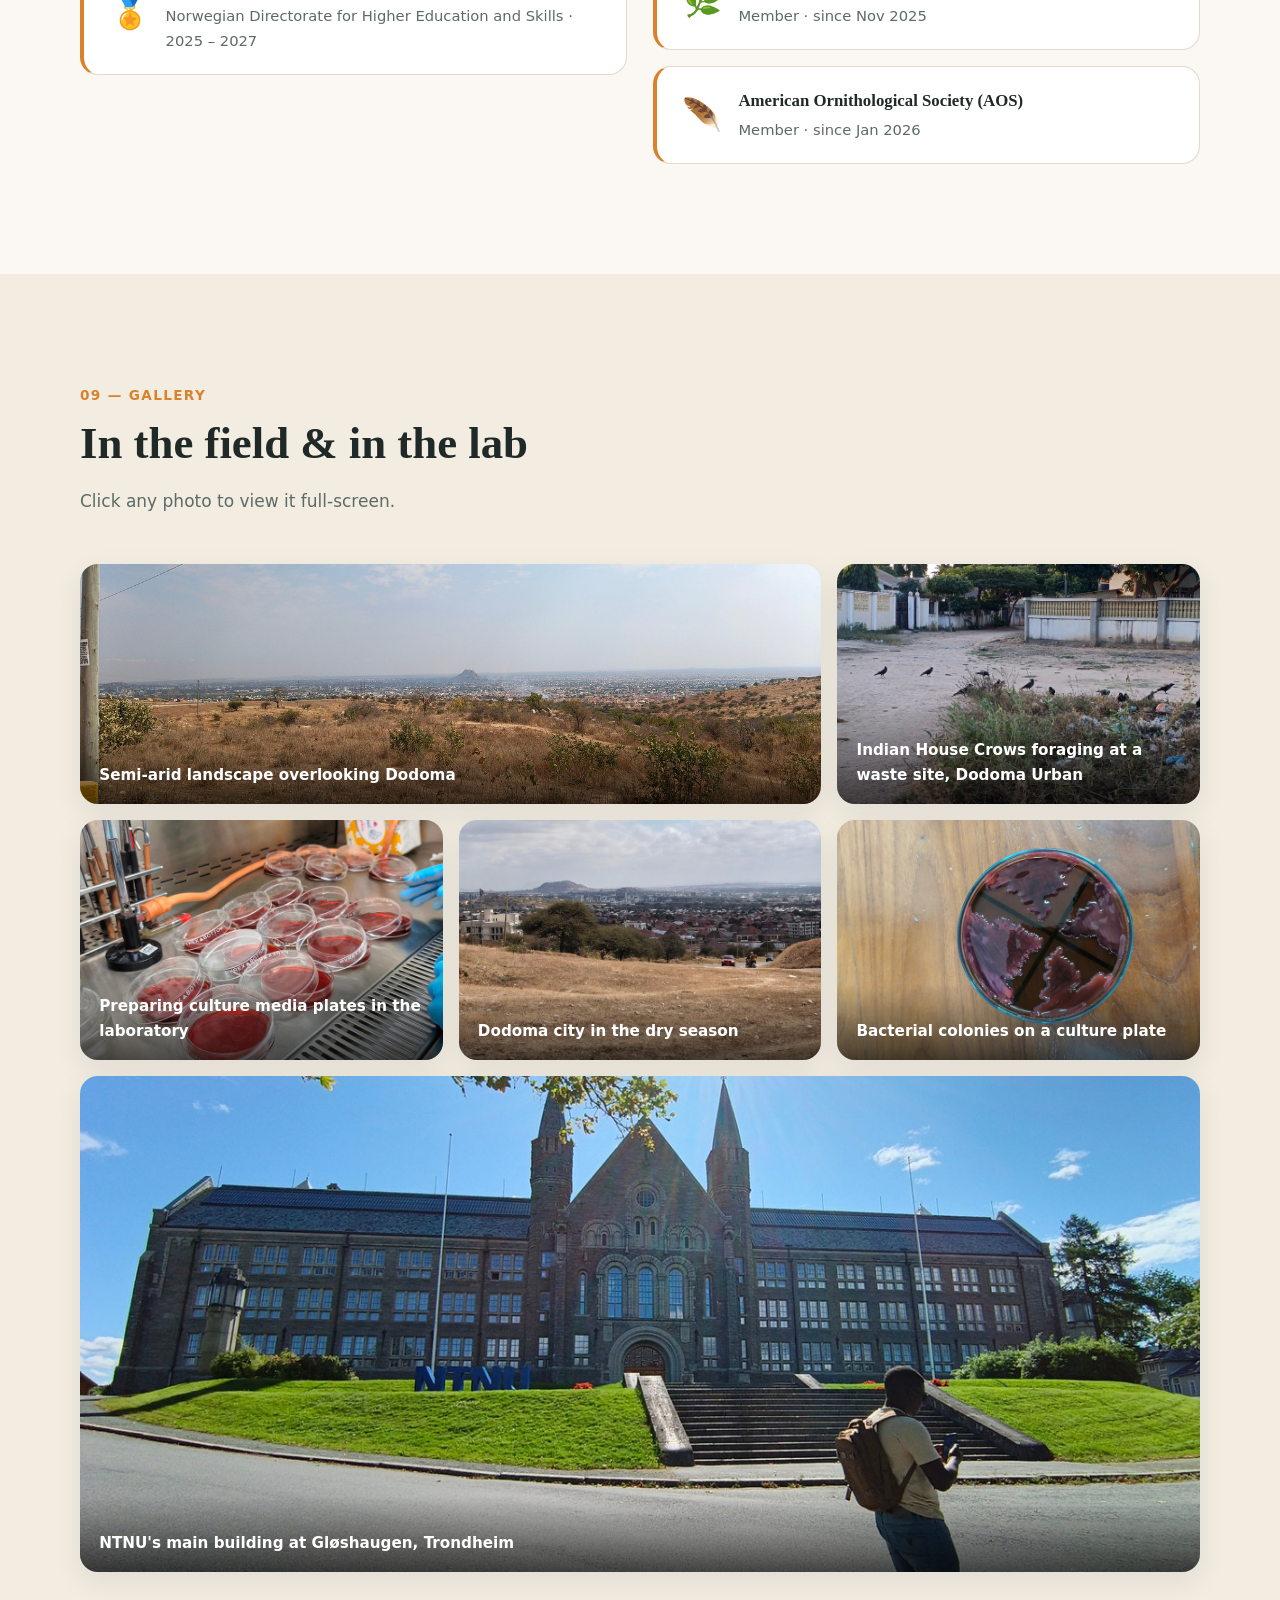
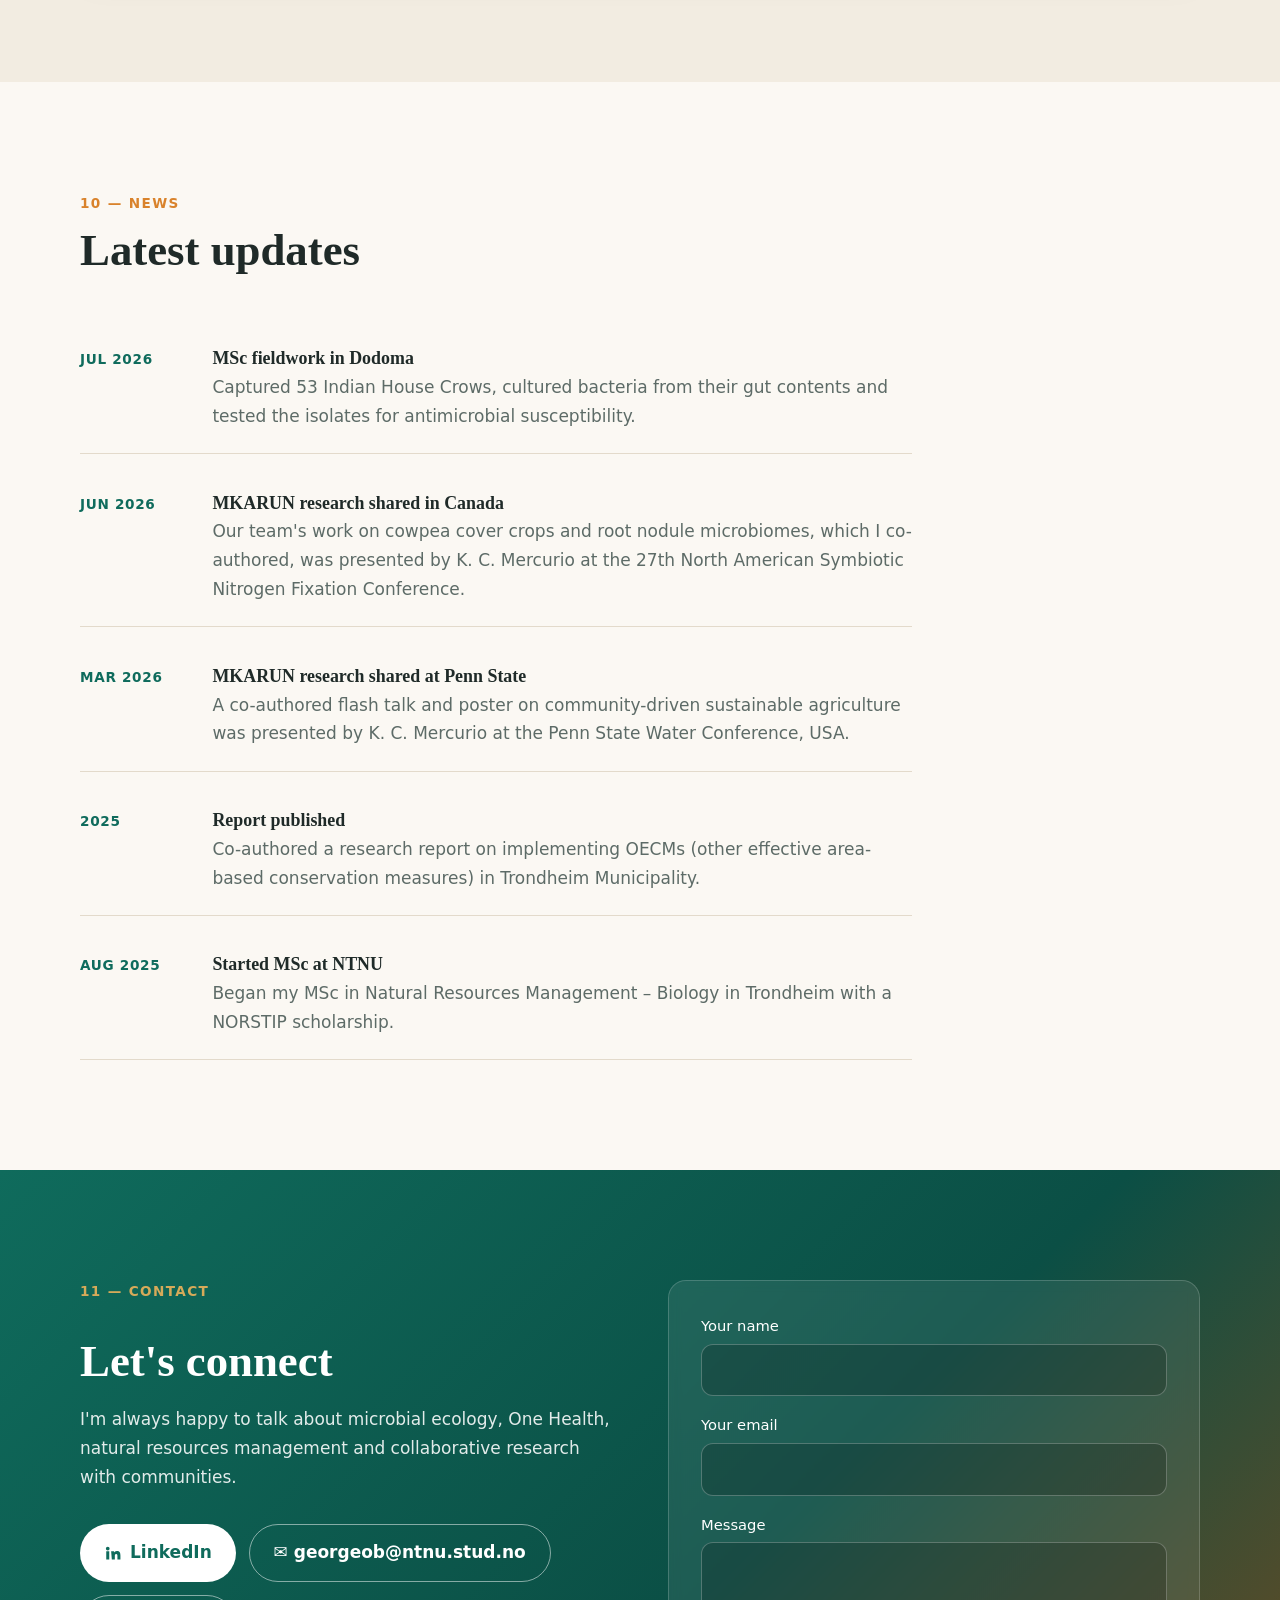
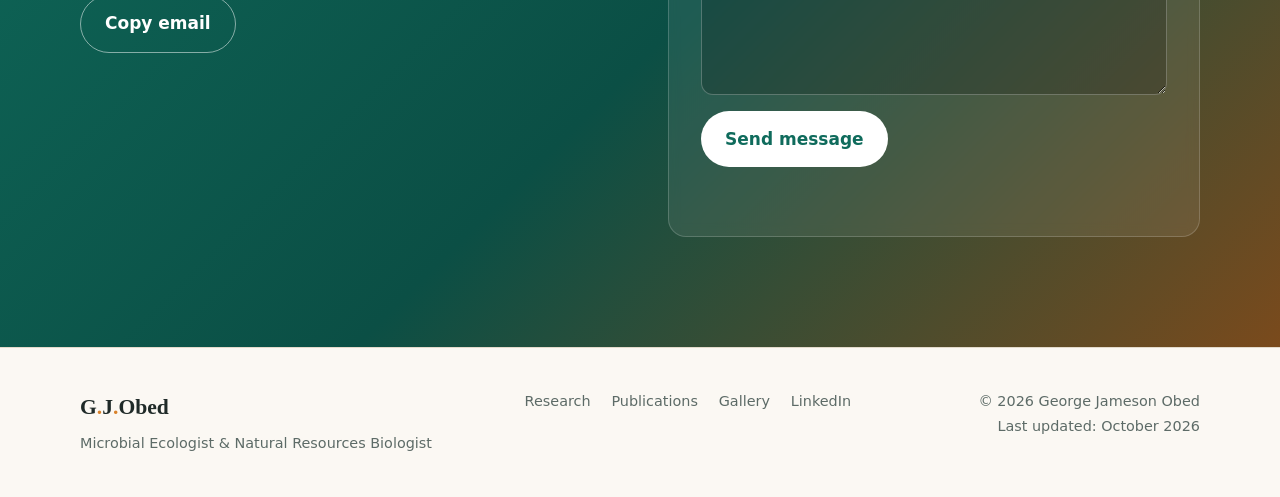
==== commit 16d4abf6: "Add files via upload" ====
--- a/index.html
+++ b/index.html
@@ -13,7 +13,7 @@
   <!-- ===== SEARCH ENGINES =====
        Replace george-j-obed with your GitHub username (3 places in this block). -->
   <title>George Jameson Obed | Microbial Ecologist &amp; Natural Resources Biologist</title>
-  <meta name="description" content="George Jameson Obed — biologist, microbial ecologist and natural resources manager (MSc, NTNU). Research on soil microbes in drylands, antimicrobial resistance in wildlife, One Health and bioprospecting in Tanzania.">
+  <meta name="description" content="George Jameson Obed — microbial ecologist and natural resources biologist (MSc, NTNU). Research on soil microbes in drylands, antimicrobial resistance in wildlife, One Health and bioprospecting in Tanzania.">
   <meta name="author" content="George Jameson Obed">
   <link rel="canonical" href="https://georgejobed.github.io/georgejobed.github.io-/">
 
@@ -62,7 +62,7 @@
 
   <link rel="preconnect" href="https://fonts.googleapis.com">
   <link rel="preconnect" href="https://fonts.gstatic.com" crossorigin>
-  <link href="https://fonts.googleapis.com/css2?family=Fraunces:opsz,wght@9..144,400;9..144,600;9..144,700&family=Inter:wght@400;500;600&display=swap" rel="stylesheet">
+  <link href="https://fonts.googleapis.com/css2?family=Fraunces:opsz,wght@9..144,400;9..144,600;9..144,700&family=Inter:wght@400;500;600&family=Noto+Sans+Arabic:wght@400;600;700&family=Noto+Sans+SC:wght@400;500;700&display=swap" rel="stylesheet">
   <link rel="stylesheet" href="style.css">
 </head>
 <body>
@@ -86,7 +86,13 @@
       </nav>
 
       <div class="nav-actions">
-        <button class="icon-btn lang-btn" id="langToggle" aria-label="Badilisha lugha kuwa Kiswahili">SW</button>
+        <div class="lang">
+          <button class="lang-toggle" id="langBtn" type="button" aria-haspopup="true" aria-expanded="false" aria-controls="langList" aria-label="Language / Lugha / Langue / Língua / اللغة / 语言">
+            <img id="langFlag" src="assets/flags/gb.svg" alt="" width="22" height="16"><span id="langCode">EN</span>
+            <svg class="chev" viewBox="0 0 24 24" aria-hidden="true"><path d="m6 9 6 6 6-6"/></svg>
+          </button>
+          <ul class="lang-list" id="langList" role="menu" hidden></ul>
+        </div>
         <button class="icon-btn" id="themeToggle" aria-label="Switch light/dark mode">
           <svg class="sun" viewBox="0 0 24 24" aria-hidden="true"><circle cx="12" cy="12" r="4.5"/><path d="M12 2v2M12 20v2M4.9 4.9l1.4 1.4M17.7 17.7l1.4 1.4M2 12h2M20 12h2M4.9 19.1l1.4-1.4M17.7 6.3l1.4-1.4"/></svg>
           <svg class="moon" viewBox="0 0 24 24" aria-hidden="true"><path d="M20 14.5A8 8 0 1 1 9.5 4a6.5 6.5 0 0 0 10.5 10.5z"/></svg>
@@ -106,9 +112,9 @@
       <canvas id="microbes" aria-hidden="true"></canvas>
       <div class="container hero-inner">
         <div class="hero-text reveal">
-          <p class="eyebrow" data-i18n="hero.eyebrow">Biologist · Microbial Ecologist · Natural Resources Manager</p>
+          <p class="eyebrow" data-i18n="hero.eyebrow">Microbial Ecologist · Natural Resources Biologist</p>
           <h1>George Jameson <span class="grad">Obed</span></h1>
-          <p class="role" data-i18n="hero.role">Microbial Ecologist &amp; Natural Resources Biologist</p>
+          <p class="role" data-i18n="hero.role">MSc Researcher · NTNU, Norway</p>
           <p class="lead" data-i18n="hero.lead">
             I study how microbial life shapes soils, wildlife and human health — from
             nitrogen-fixing bacteria in Tanzania's drylands to antimicrobial-resistant
@@ -159,7 +165,7 @@
             I am particularly interested in how <strong>microbial diversity and function</strong> interact with
             environmental conditions, soil properties and ecosystem processes, especially in
             <strong>drylands and other extreme environments</strong>. Alongside research, I work closely with
-            communities — training smallholder farmers in soil health and teaching undergraduate microbiology.
+            communities, training smallholder farmers in soil health, and I have taught microbiology and parasitology to undergraduate students.
           </p>
           </div>
       </div>
@@ -193,7 +199,7 @@
               bacteria in invasive Indian House Crows (<i>Corvus splendens</i>) in Dodoma Urban, Tanzania —
               a One Health question at the interface of wildlife, people and the environment.
             </p>
-            <p class="card-meta"><span data-i18n="res.sup">Supervisors:</span> Prof. Augustine Arukwe, Prof. Eivin Røskaft, Dr Peter Ranke &amp; Dr Ignas Safari</p>
+            <p class="card-meta"><span data-i18n="res.sup">Supervisors:</span> <bdi>Prof. Augustine Arukwe, Prof. Eivin Røskaft, Dr Peter Ranke &amp; Dr Ignas Safari</bdi></p>
           </article>
 
           <article class="card reveal">
@@ -294,7 +300,7 @@
             <p class="card-role" data-i18n="exp.r1">Master's research</p>
             <p class="card-org" data-i18n="exp.o1">Norwegian University of Science and Technology (NTNU) · Fieldwork in Dodoma, Tanzania</p>
             <p data-i18n="exp.p1">I captured 53 Indian House Crows using baited ladder traps and collected their gut contents for bacterial isolation. I then isolated and identified enteric bacteria using culture and biochemical tests and assessed their antimicrobial susceptibility with the Kirby–Bauer disk diffusion method. Alongside the laboratory work, I collected environmental and anthropogenic data, which I am now analysing to understand how sampling sites and human activities relate to bacterial carriage and resistance patterns.</p>
-            <p class="card-meta"><span data-i18n="res.sup">Supervisors:</span> Prof. Augustine Arukwe, Prof. Eivin Røskaft, Dr Peter Ranke &amp; Dr Ignas Safari</p>
+            <p class="card-meta"><span data-i18n="res.sup">Supervisors:</span> <bdi>Prof. Augustine Arukwe, Prof. Eivin Røskaft, Dr Peter Ranke &amp; Dr Ignas Safari</bdi></p>
           </article>
 
           <article class="card reveal">
@@ -306,7 +312,7 @@
             <p class="card-role" data-i18n="exp.r2">Research Assistant &amp; Project Team Member</p>
             <p class="card-org">Pennsylvania State University (PSU), University of Dodoma (UDOM) &amp; Community Development and Empowerment Organization (CDEO) · Dodoma, Tanzania</p>
             <p data-i18n="exp.p2">I sampled root nodules from drought-tolerant legumes on smallholder farms across two seasons, extracted DNA for 16S and nifH amplicon sequencing, and developed a culture collection of nitrogen-fixing bacteria and other endophytes using semi-selective and non-selective media. I also advise on research design and methods for Gliricidia-based agroforestry and cover crop–microbiome studies.</p>
-            <p class="card-meta"><span data-i18n="exp.pi">Principal Investigator:</span> Kelsey Christine Mercurio</p>
+            <p class="card-meta"><span data-i18n="exp.pi">Principal Investigator:</span> <bdi>Kelsey Christine Mercurio</bdi></p>
           </article>
 
           <article class="card reveal">
@@ -318,7 +324,7 @@
             <p class="card-role" data-i18n="exp.r3">BSc research project</p>
             <p class="card-org">University of Dodoma (UDOM) · Tanzania</p>
             <p data-i18n="exp.p3">I prepared crude extracts from <i>Moringa oleifera</i> leaves and seeds by maceration and evaluated the antimicrobial activity of different concentrations against <i>Escherichia coli</i>, <i>Salmonella</i> Typhi and <i>Candida albicans</i> using the agar well diffusion method. I then analysed the findings and wrote a research report as part of my BSc Biology degree.</p>
-            <p class="card-meta"><span data-i18n="exp.sup3">Supervisor:</span> Dr Mhuji Kilonzo</p>
+            <p class="card-meta"><span data-i18n="exp.sup3">Supervisor:</span> <bdi>Dr Mhuji Kilonzo</bdi></p>
           </article>
         </div>
 
@@ -515,7 +521,7 @@
               <span class="j-year">2022</span>
               <span class="j-dot" aria-hidden="true"></span>
               <h3 data-i18n="j3">BSc research & graduation</h3>
-              <p data-i18n="j3p">Tested Moringa oleifera extracts against pathogens and completed my BSc in December.</p>
+              <p data-i18n="j3p">Tested <i>Moringa oleifera</i> extracts against pathogens and completed my BSc in December.</p>
             </article>
             <article class="j-item">
               <span class="j-year">Dec 2022</span>
@@ -674,7 +680,7 @@
         <div class="news-list">
           <article class="news-item reveal">
             <time datetime="2026-07">Jul 2026</time>
-            <div><h3 data-i18n="n1.t">MSc fieldwork in Dodoma</h3><p data-i18n="n1.p">Captured 53 Indian House Crows and completed bacterial culturing and antimicrobial susceptibility testing of their gut contents.</p></div>
+            <div><h3 data-i18n="n1.t">MSc fieldwork in Dodoma</h3><p data-i18n="n1.p">Captured 53 Indian House Crows, cultured bacteria from their gut contents and tested the isolates for antimicrobial susceptibility.</p></div>
           </article>
           <article class="news-item reveal">
             <time datetime="2026-06">Jun 2026</time>
@@ -794,7 +800,9 @@
   <script src="assets/vendor/d3.min.js"></script>
   <script src="assets/vendor/topojson-client.min.js"></script>
   <script src="assets/data/world.js"></script>
+  <script src="translations.js"></script>
   <script src="script.js"></script>
+  <script src="assistant-i18n.js"></script>
   <script src="assistant.js"></script>
 </body>
 </html>
--- a/style.css
+++ b/style.css
@@ -728,3 +728,73 @@
 /* Gallery: give the wide NTNU photo its natural panoramic height */
 .g-full { grid-row: span 2; }
 @media (max-width: 820px) { .g-full { grid-row: auto; } }
+
+/* =========================================================
+   LANGUAGES: menu with flags, Arabic (right-to-left), fonts
+   ========================================================= */
+.lang { position: relative; }
+.lang-toggle {
+  height: 42px; display: inline-flex; align-items: center; gap: .45rem; padding: 0 .75rem 0 .6rem;
+  border-radius: 99px; border: 1px solid var(--line); background: var(--surface); color: var(--text);
+  font-weight: 700; font-size: .8rem; letter-spacing: .03em; cursor: pointer;
+}
+.lang-toggle img, .lang-list img { border-radius: 3px; box-shadow: 0 0 0 1px rgba(0,0,0,.12); object-fit: cover; }
+.lang-toggle .chev { width: 14px; height: 14px; fill: none; stroke: currentColor; stroke-width: 2.2; stroke-linecap: round; stroke-linejoin: round; transition: transform .2s; }
+.lang-toggle[aria-expanded="true"] .chev { transform: rotate(180deg); }
+.lang-list {
+  position: absolute; top: calc(100% + 8px); inset-inline-end: 0; z-index: 80; min-width: 190px;
+  list-style: none; padding: .4rem; margin: 0; background: var(--surface); border: 1px solid var(--line);
+  border-radius: 14px; box-shadow: 0 16px 40px rgba(0,0,0,.18);
+}
+.lang-list[hidden] { display: none; }
+.lang-list button {
+  width: 100%; display: flex; align-items: center; gap: .7rem; padding: .6rem .75rem; border: 0; border-radius: 10px;
+  background: transparent; color: var(--text); font-size: .95rem; cursor: pointer; text-align: start;
+}
+.lang-list button:hover, .lang-list button:focus-visible { background: color-mix(in srgb, var(--primary) 10%, transparent); outline: none; }
+.lang-list button[aria-checked="true"] { font-weight: 700; color: var(--primary); }
+.lang-list button[aria-checked="true"]::after { content: "✓"; margin-inline-start: auto; }
+
+/* Fonts for Arabic and Chinese */
+:lang(ar) body, :lang(ar) h1, :lang(ar) h2, :lang(ar) h3, :lang(ar) h4,
+:lang(ar) .logo, :lang(ar) .role, :lang(ar) .venn text, :lang(ar) button, :lang(ar) input, :lang(ar) textarea {
+  font-family: "Noto Sans Arabic", "Inter", system-ui, sans-serif;
+}
+:lang(zh-CN) body, :lang(zh-CN) button, :lang(zh-CN) input, :lang(zh-CN) textarea { font-family: "Inter", "Noto Sans SC", "PingFang SC", "Microsoft YaHei", sans-serif; }
+:lang(zh-CN) h1, :lang(zh-CN) h2, :lang(zh-CN) h3, :lang(zh-CN) h4, :lang(zh-CN) .role { font-family: "Fraunces", "Noto Sans SC", "PingFang SC", serif; }
+:lang(ar) * { letter-spacing: 0 !important; }           /* spacing breaks Arabic letter joining */
+:lang(ar) body { line-height: 1.85; }
+:lang(ar) .hero h1, :lang(ar) .logo { font-family: "Fraunces", Georgia, serif; }   /* the name stays in Latin letters */
+:lang(ar) i, :lang(zh-CN) i { font-style: italic; }
+
+/* Right-to-left layout for Arabic */
+[dir="rtl"] .map-legend button { text-align: right; }
+[dir="rtl"] .map-legend button:hover, [dir="rtl"] .map-legend button.active { transform: translateX(-4px); }
+[dir="rtl"] .ft-meta { text-align: left; }
+[dir="rtl"] .journey { direction: ltr; }
+[dir="rtl"] .j-item { direction: rtl; text-align: right; }
+[dir="rtl"] .j-item .j-dot { margin-inline-start: 0; }
+[dir="rtl"] .card::before { transform-origin: right; }
+[dir="rtl"] .badge-1 { left: auto; right: -12%; }
+[dir="rtl"] .badge-2 { right: auto; left: -10%; }
+[dir="rtl"] .badge-3 { left: auto; right: 4%; }
+[dir="rtl"] .chat-fab { right: auto; left: 22px; }
+[dir="rtl"] .chat-panel { right: auto; left: 22px; }
+[dir="rtl"] .top-btn { right: auto; left: 30px; }
+[dir="rtl"] .contact-form .btn { justify-self: end; }
+[dir="rtl"] .pub-meta, [dir="rtl"] .pub-venue, [dir="rtl"] .card-meta { direction: rtl; }
+@media (max-width: 820px) {
+  [dir="rtl"] .badge-1 { right: -4%; } [dir="rtl"] .badge-2 { left: -4%; }
+  [dir="rtl"] .top-btn { left: 24px; }
+}
+@media (max-width: 520px) {
+  .lang-toggle { padding: 0 .55rem; gap: .35rem; }
+  .lang-toggle .chev { display: none; }
+}
+
+/* Keep the hidden spam-trap field from stretching the page (important in right-to-left) */
+.hp { position: absolute !important; left: auto !important; right: auto !important; width: 1px; height: 1px; overflow: hidden; clip-path: inset(50%); white-space: nowrap; }
+html { overflow-x: clip; }
+.status { border-radius: 18px; }
+bdi { white-space: nowrap; }  /* keep Latin names in brackets together inside Arabic text */
+.card-meta bdi, .pub-meta bdi { white-space: normal; }
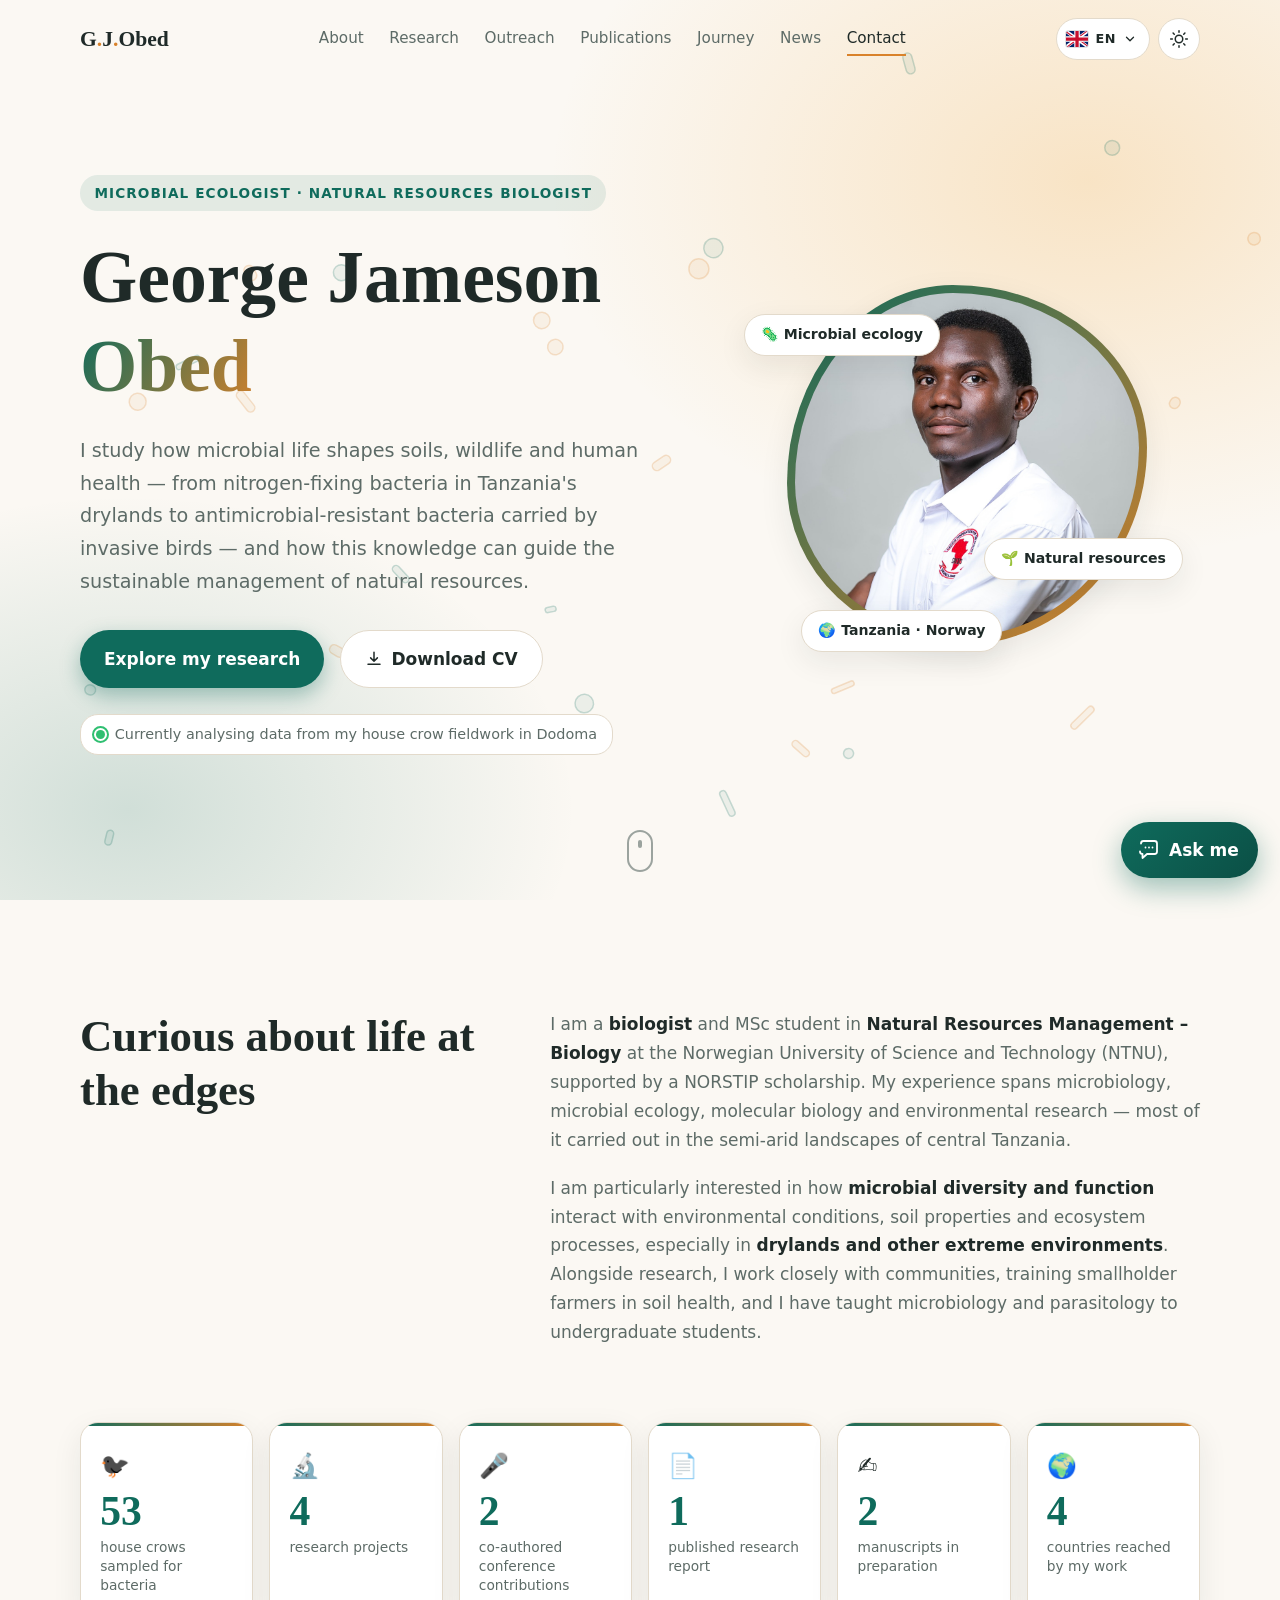
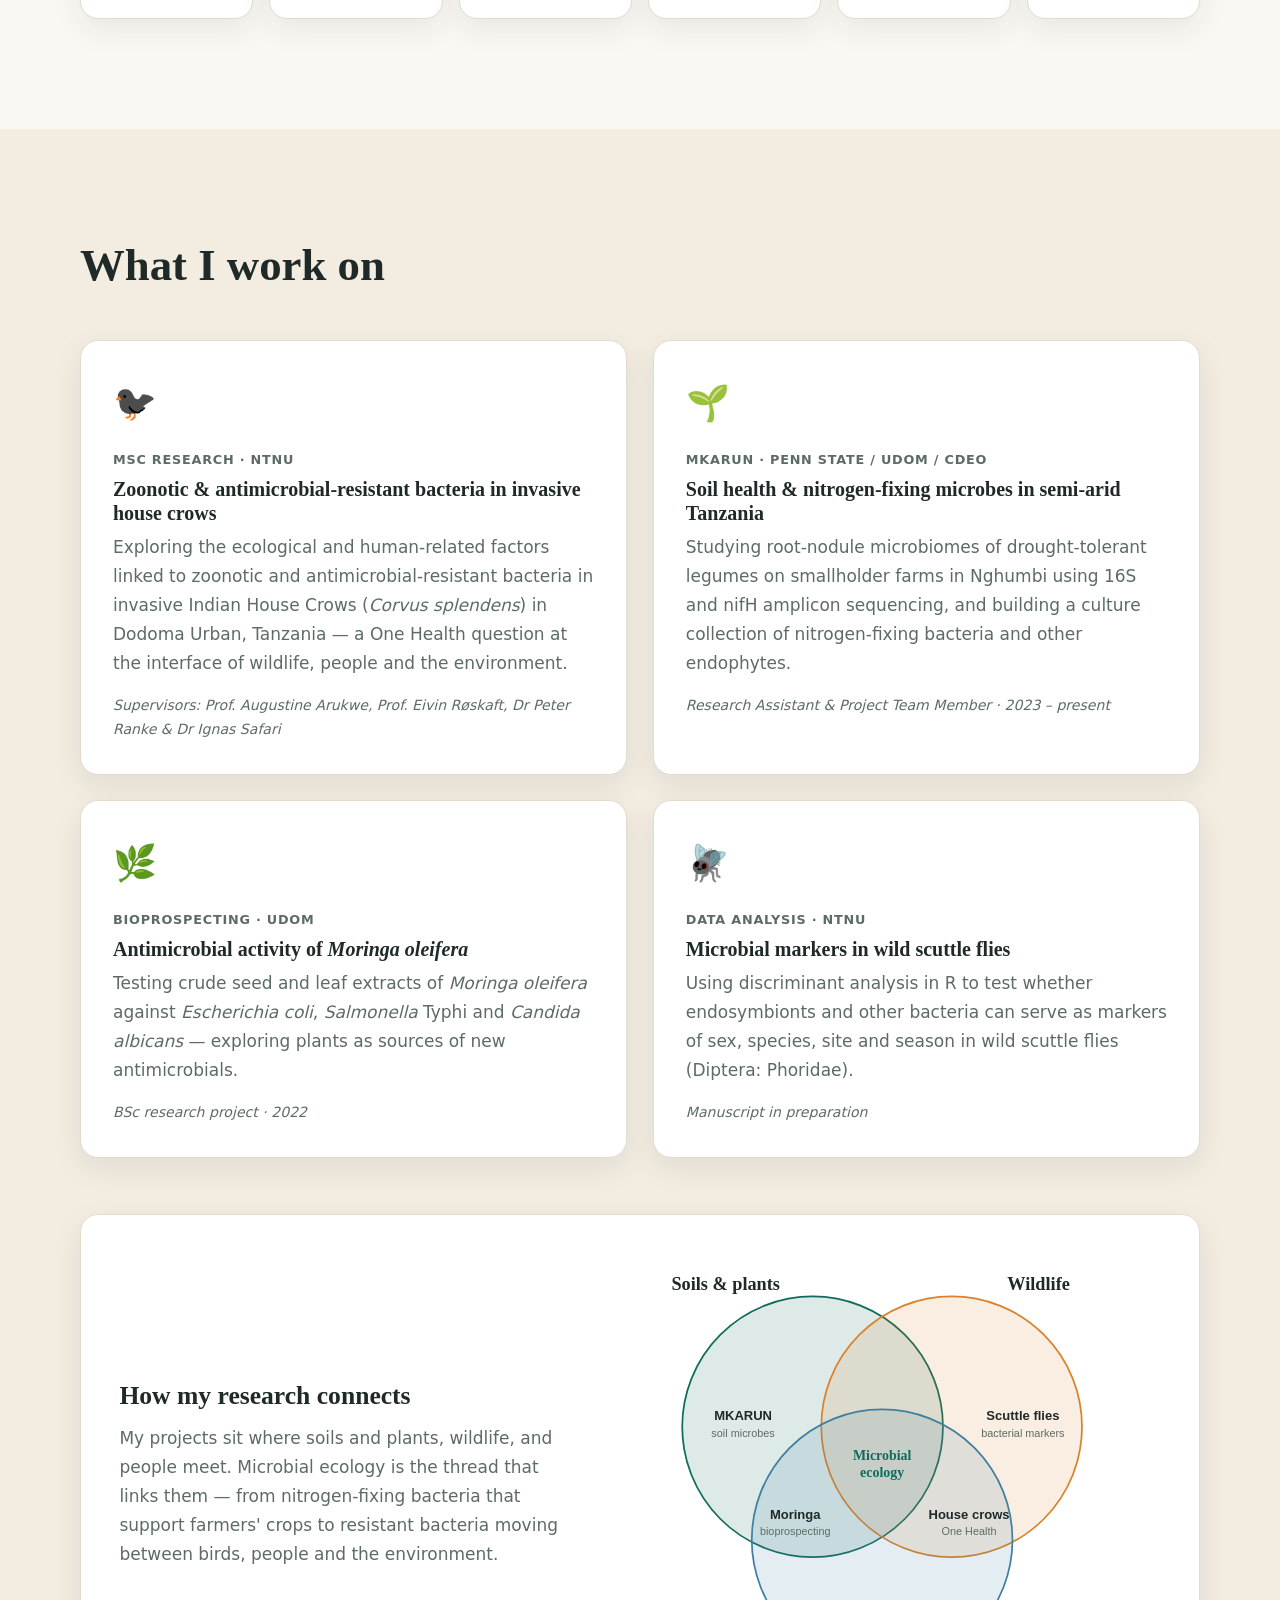
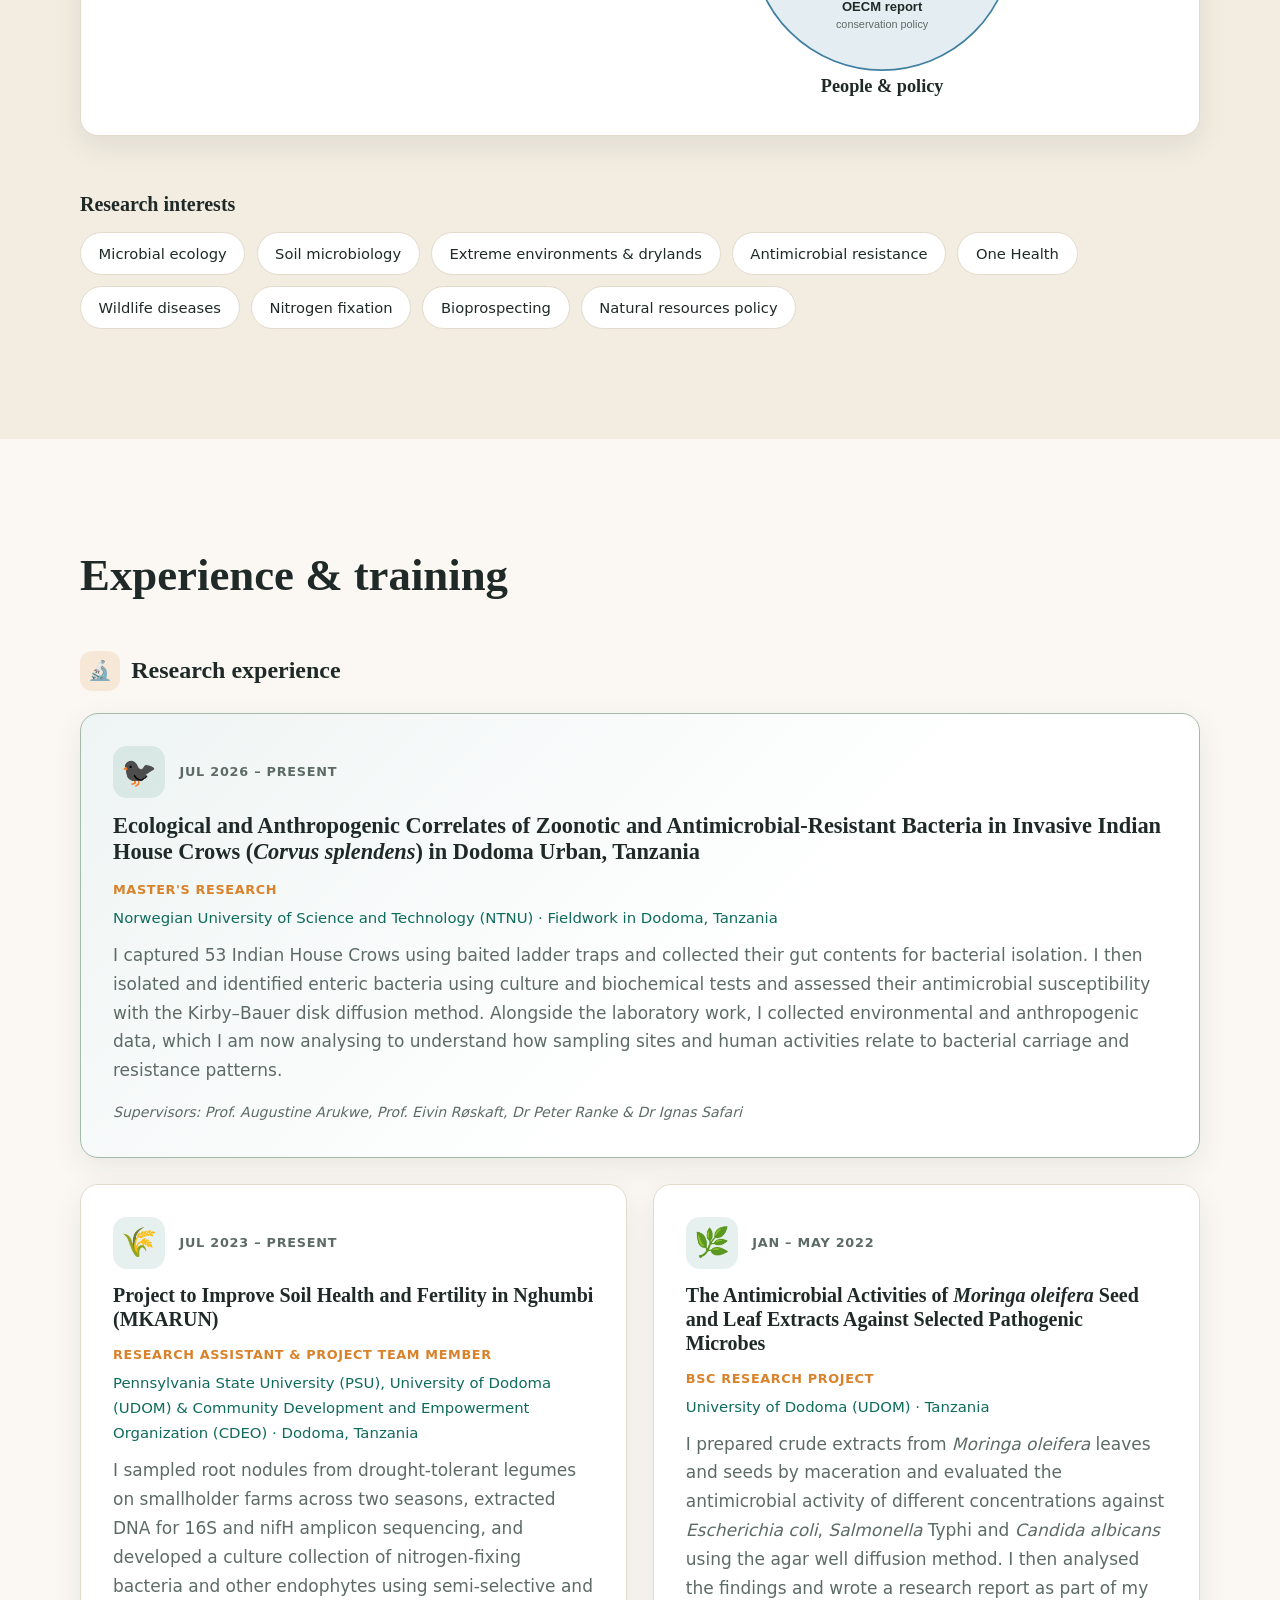
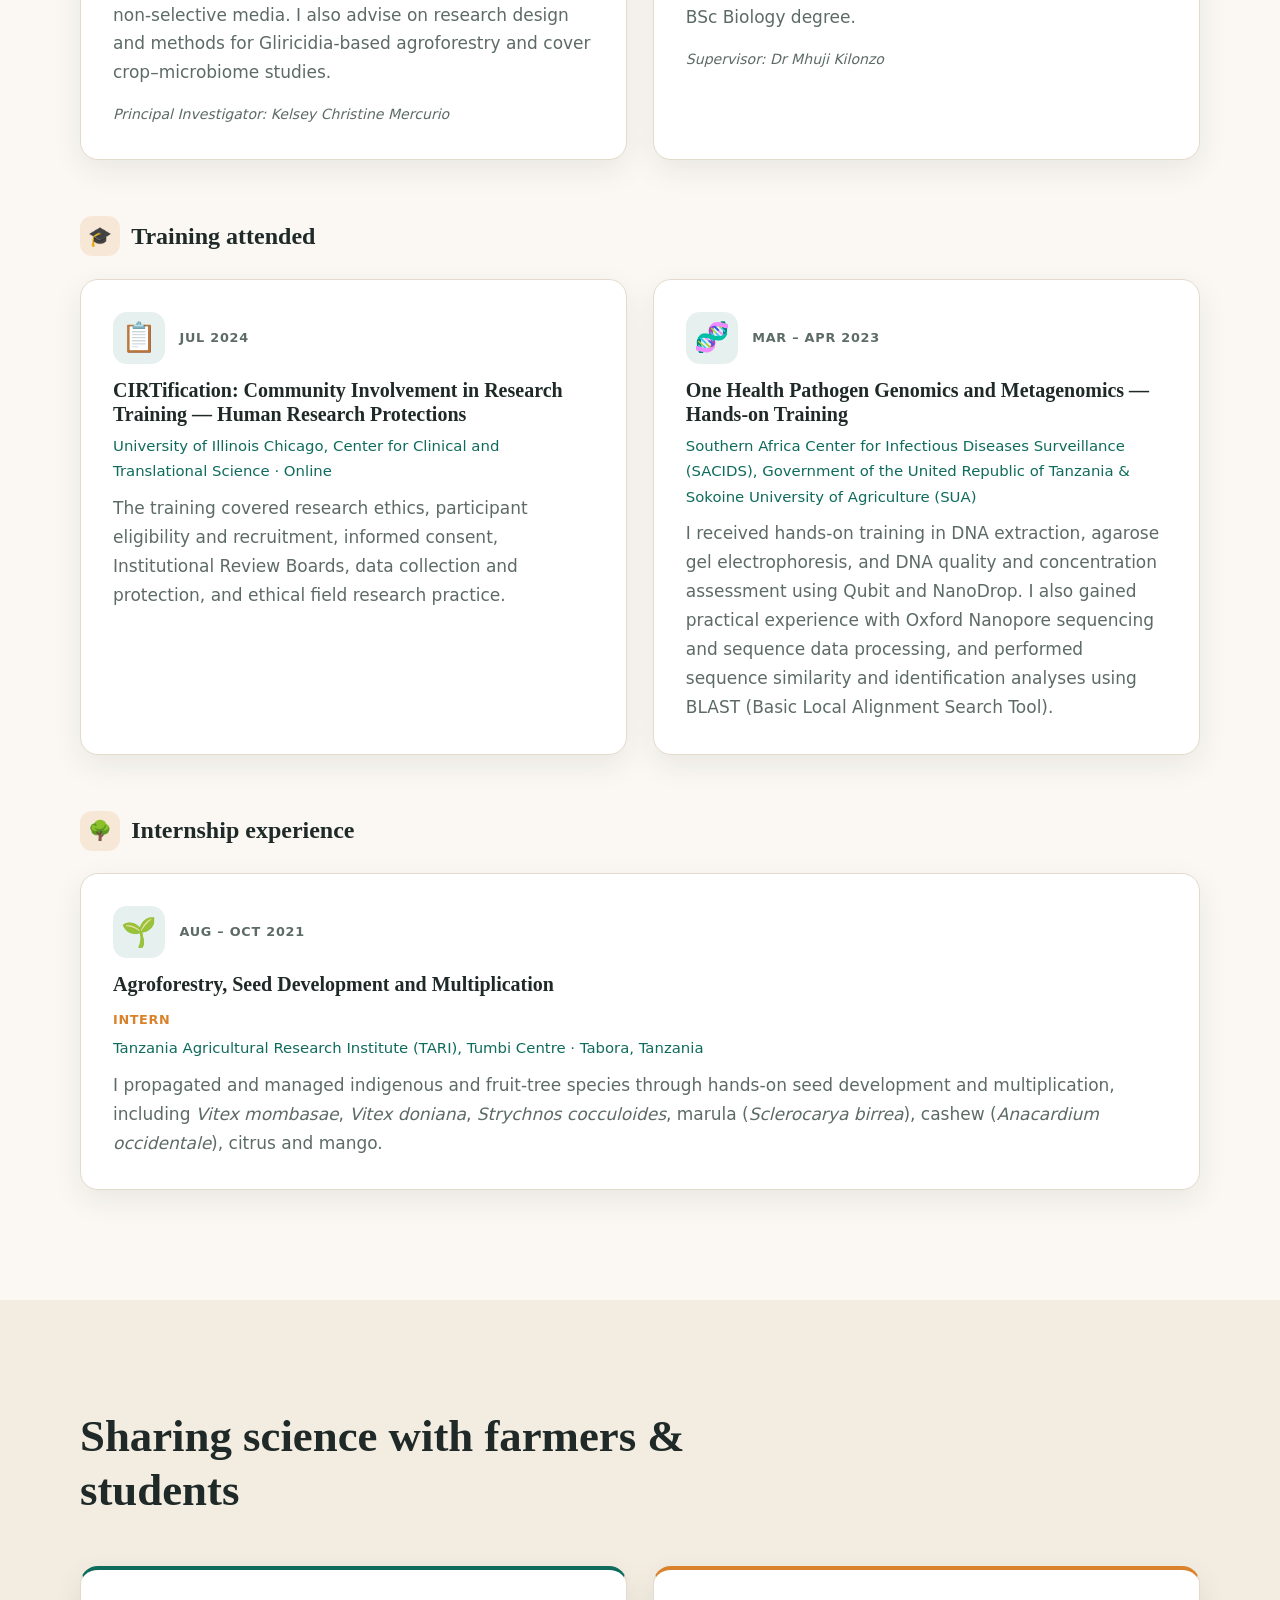
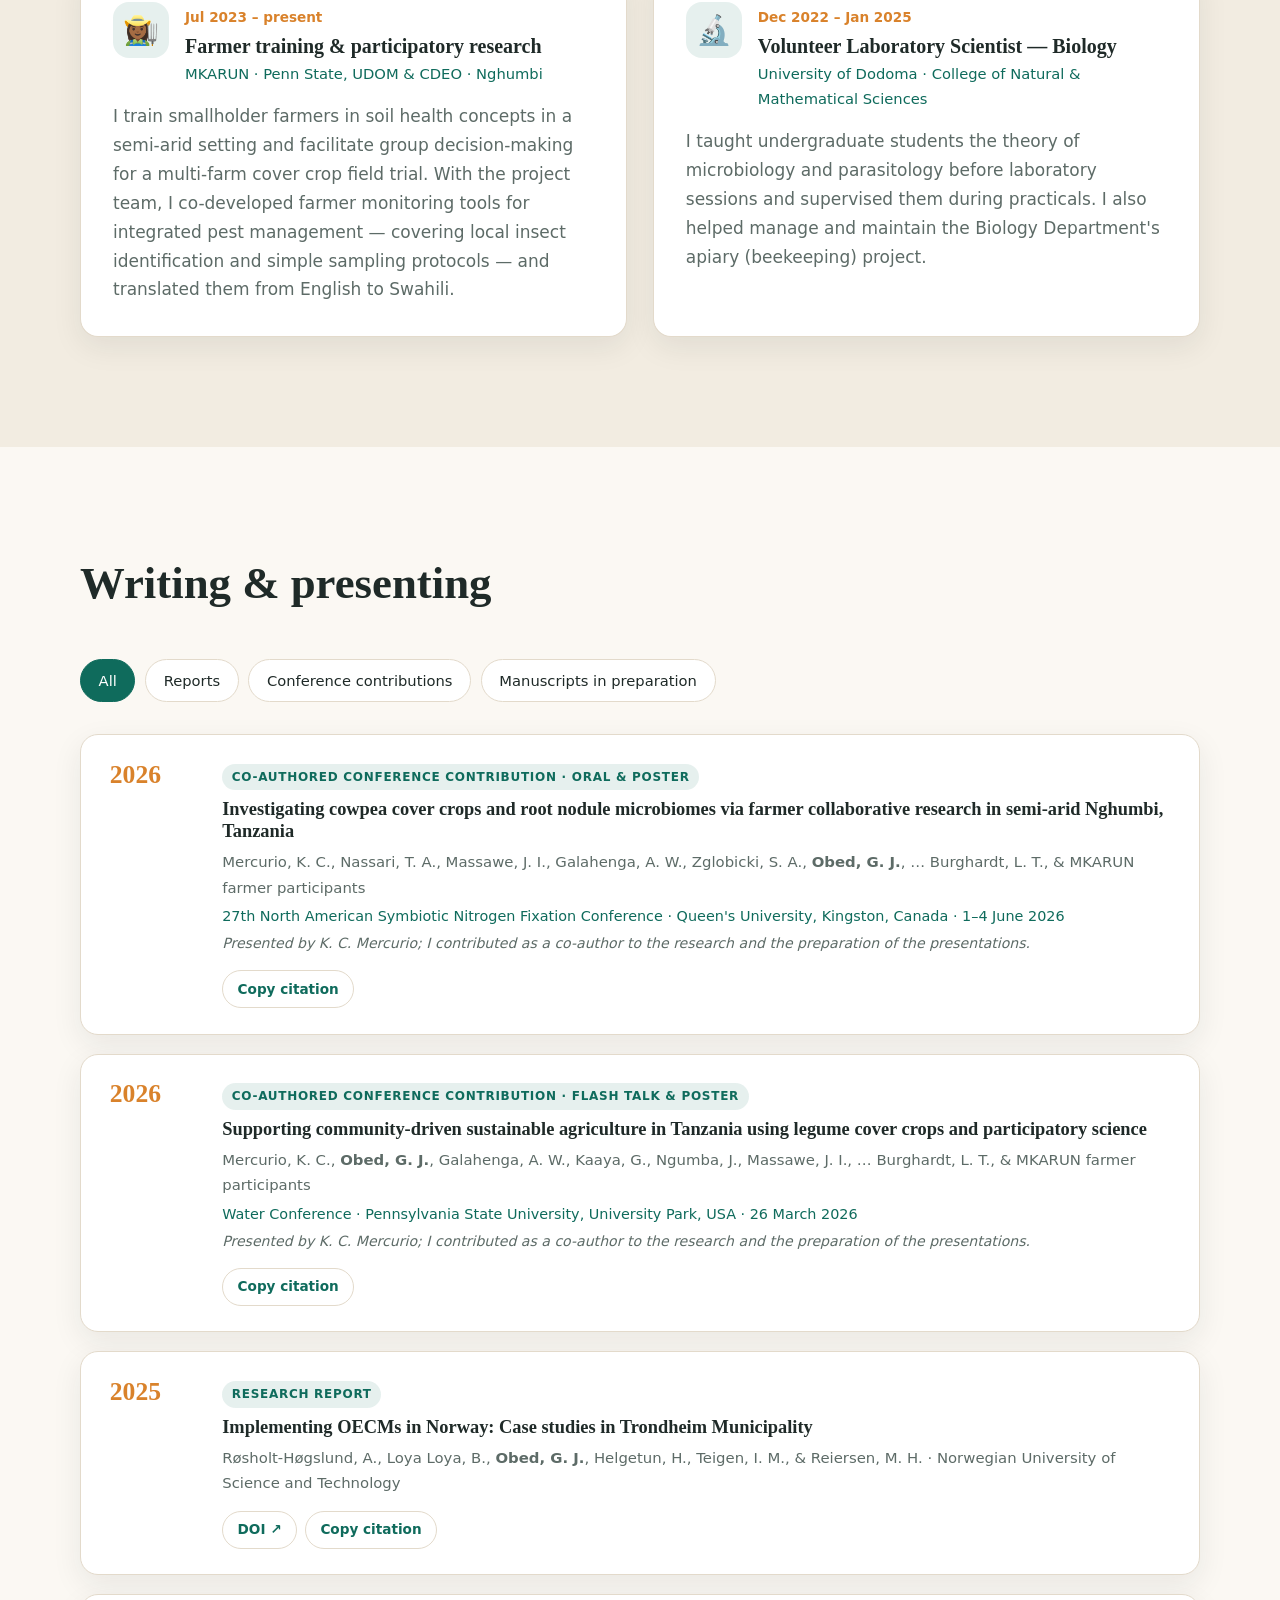
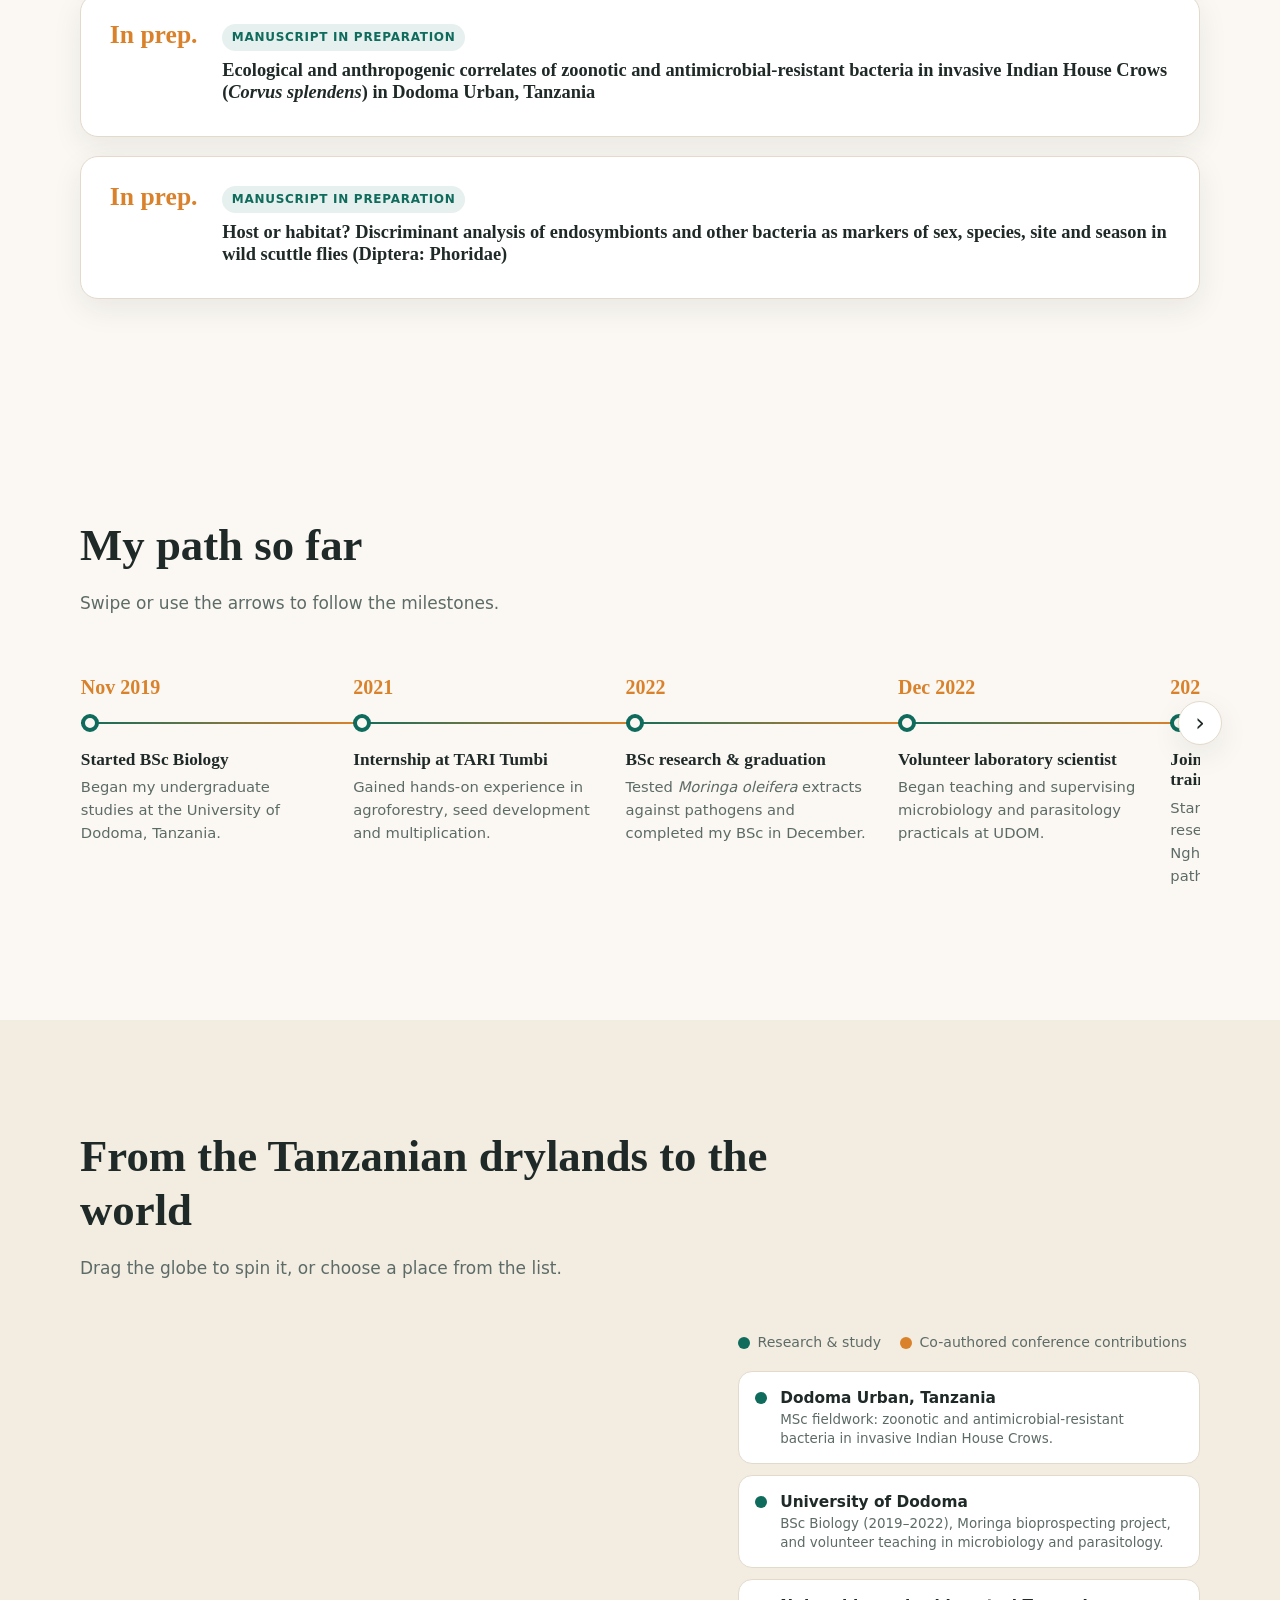
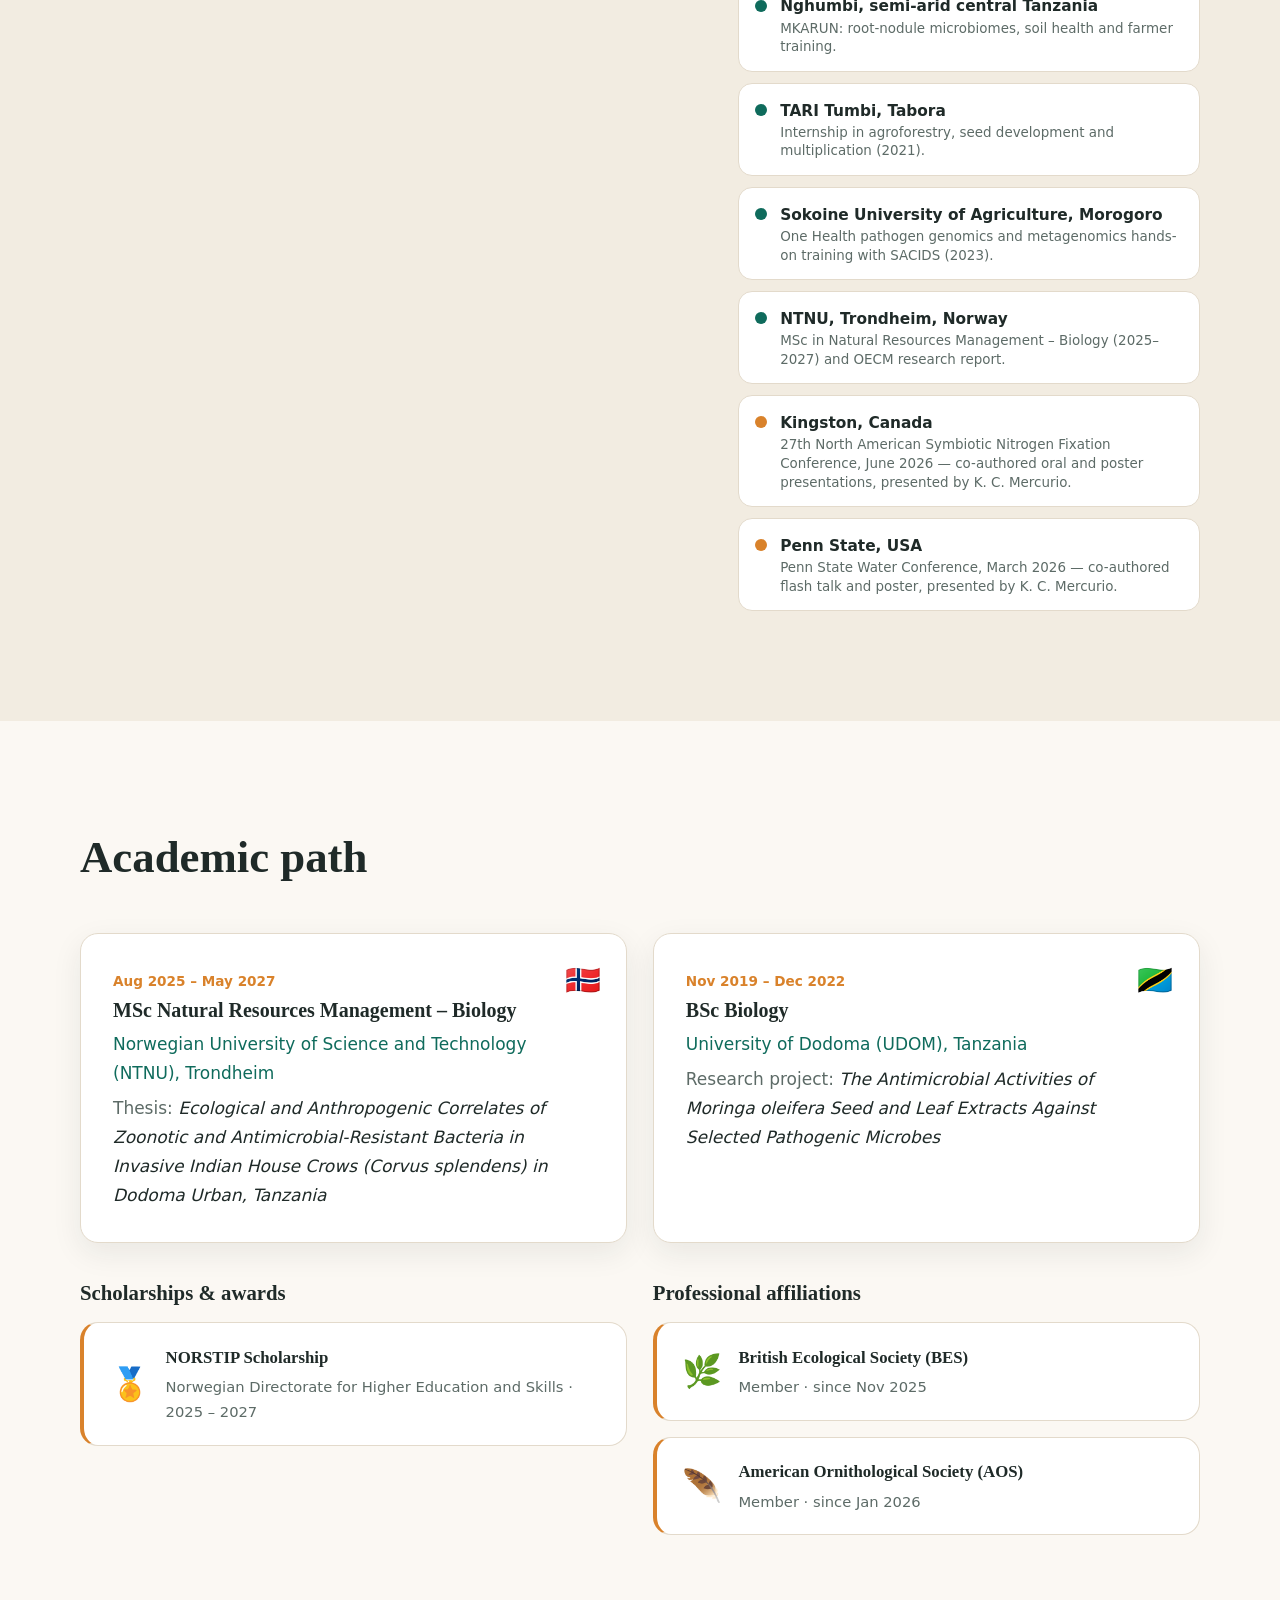
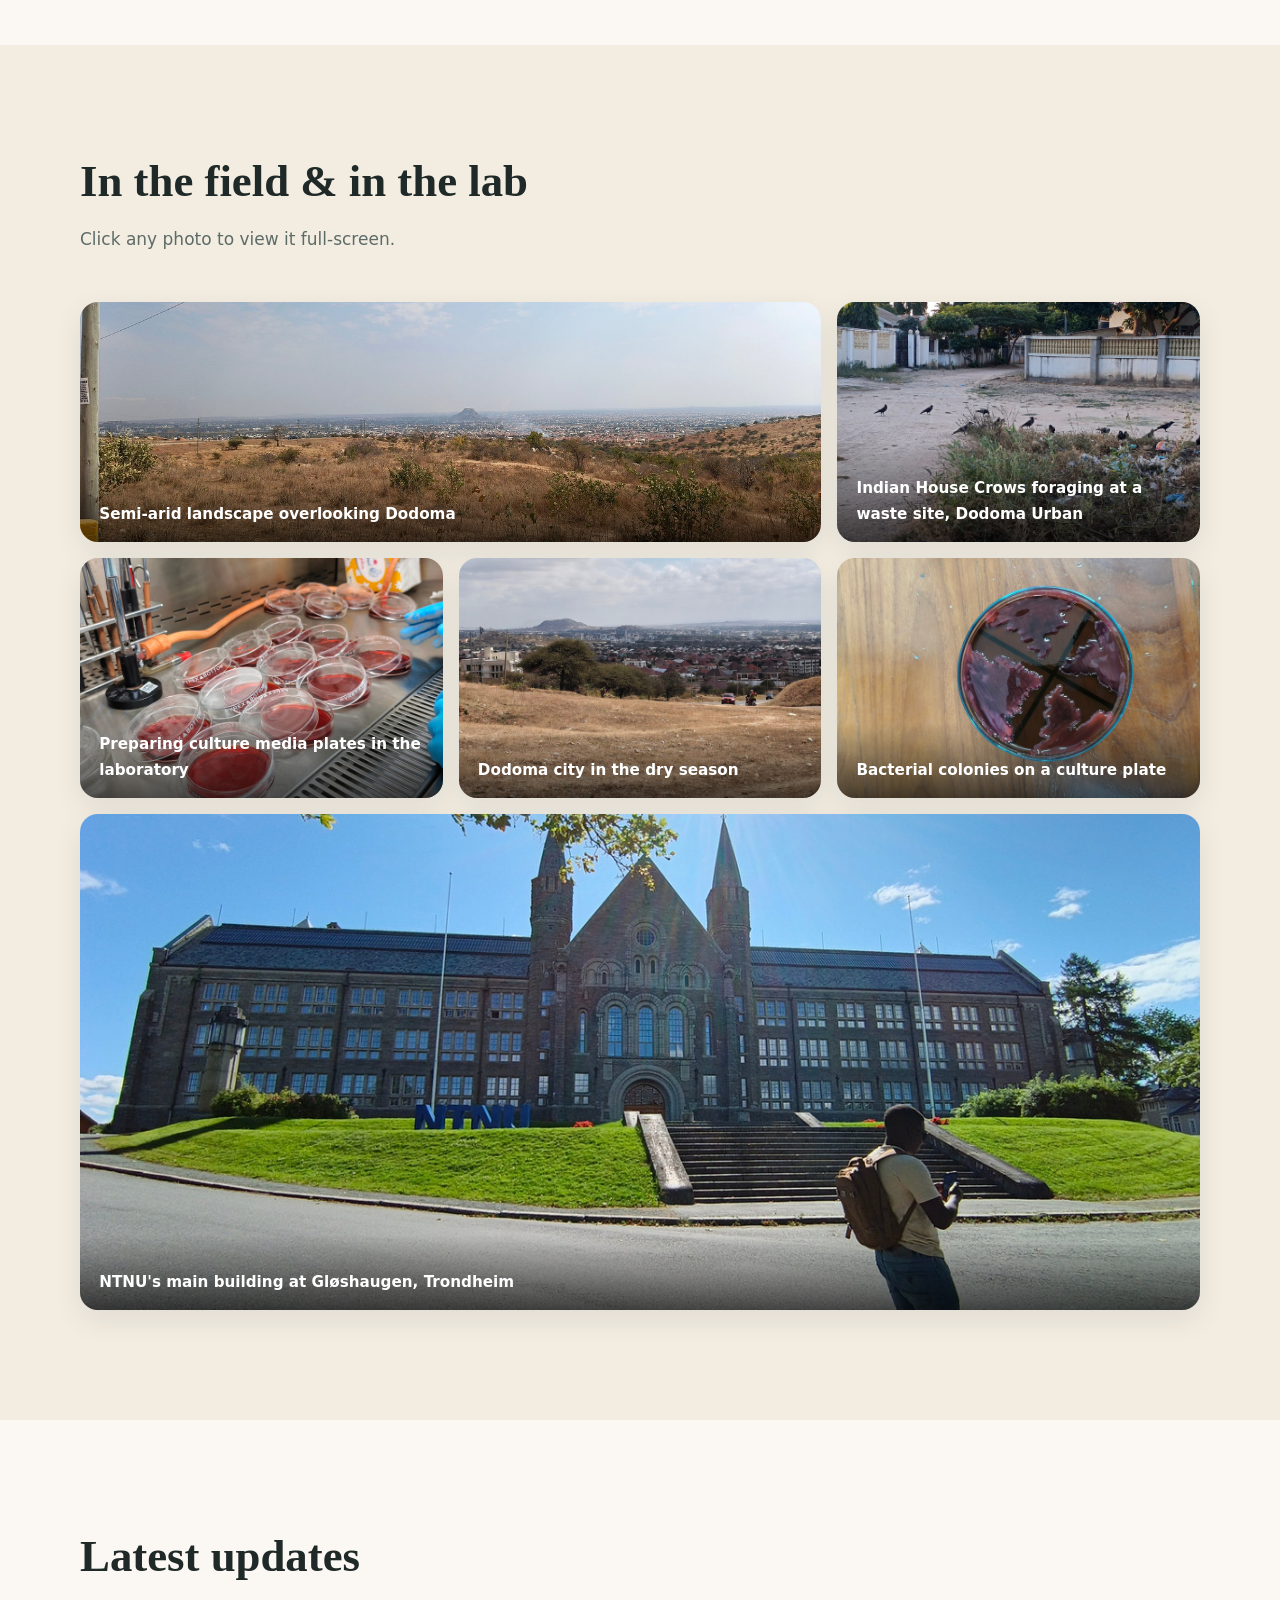
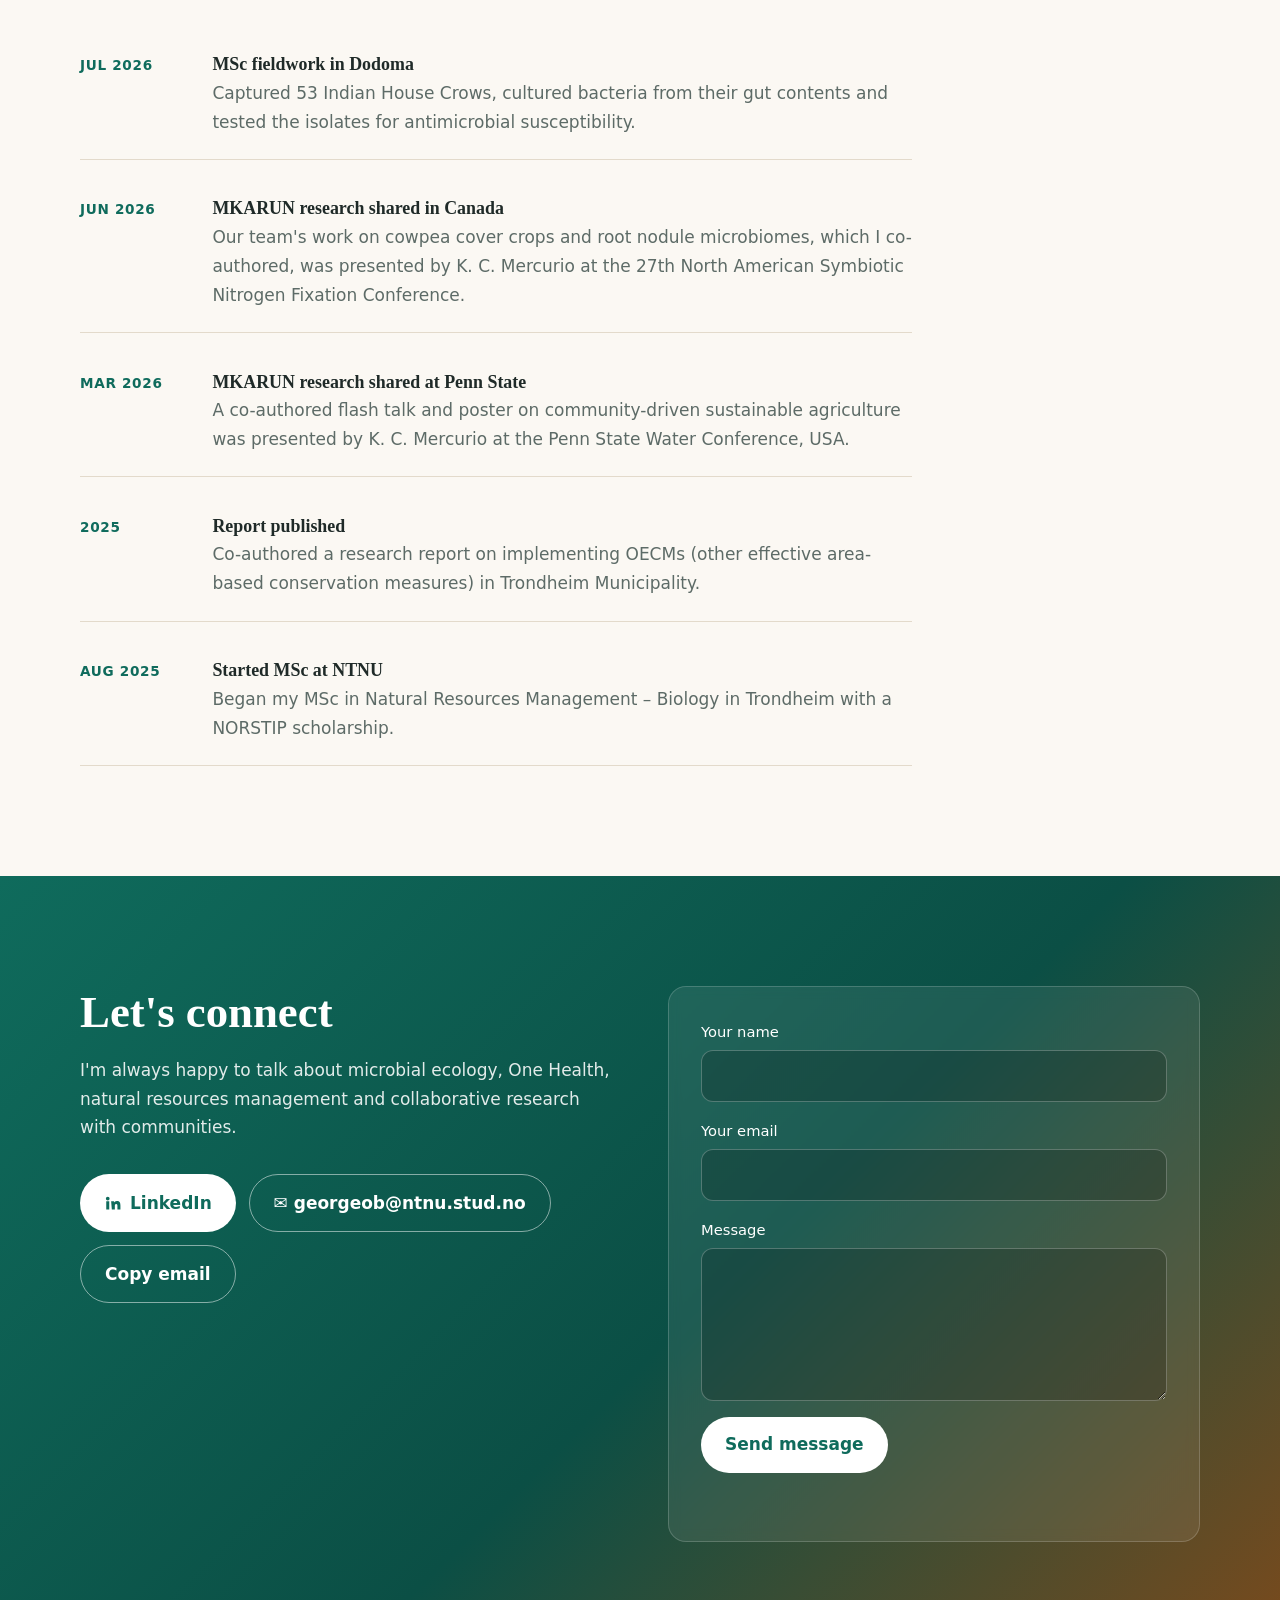
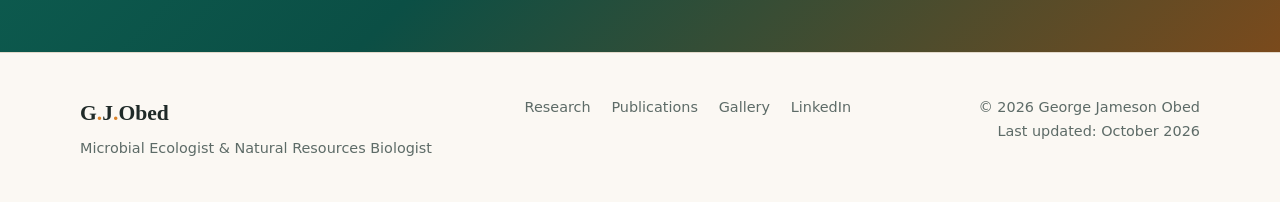
==== commit 7040b800: "Rename index (1).html to index.html" ====
--- a/index.html
+++ b/index.html
@@ -88,7 +88,7 @@
       <div class="nav-actions">
         <div class="lang">
           <button class="lang-toggle" id="langBtn" type="button" aria-haspopup="true" aria-expanded="false" aria-controls="langList" aria-label="Language / Lugha / Langue / Língua / اللغة / 语言">
-            <img id="langFlag" src="assets/flags/gb.svg" alt="" width="22" height="16"><span id="langCode">EN</span>
+            <img id="langFlag" src="[data-uri]" alt="" width="22" height="16"><span id="langCode">EN</span>
             <svg class="chev" viewBox="0 0 24 24" aria-hidden="true"><path d="m6 9 6 6 6-6"/></svg>
           </button>
           <ul class="lang-list" id="langList" role="menu" hidden></ul>
@@ -114,7 +114,6 @@
         <div class="hero-text reveal">
           <p class="eyebrow" data-i18n="hero.eyebrow">Microbial Ecologist · Natural Resources Biologist</p>
           <h1>George Jameson <span class="grad">Obed</span></h1>
-          <p class="role" data-i18n="hero.role">MSc Researcher · NTNU, Norway</p>
           <p class="lead" data-i18n="hero.lead">
             I study how microbial life shapes soils, wildlife and human health — from
             nitrogen-fixing bacteria in Tanzania's drylands to antimicrobial-resistant
@@ -151,7 +150,6 @@
     <section id="about" class="section">
       <div class="container about-grid">
         <div class="reveal">
-          <p class="section-label" data-i18n="about.label">01 — About</p>
           <h2 data-i18n="about.title">Curious about life at the edges</h2>
         </div>
         <div class="about-text reveal">
@@ -185,7 +183,6 @@
     <section id="research" class="section section-tint">
       <div class="container">
         <div class="section-head reveal">
-          <p class="section-label" data-i18n="res.label">02 — Research</p>
           <h2 data-i18n="res.title">What I work on</h2>
         </div>
 
@@ -285,7 +282,6 @@
     <section id="experience" class="section">
       <div class="container">
         <div class="section-head reveal">
-          <p class="section-label" data-i18n="exp.label">03 — Experience</p>
           <h2 data-i18n="exp.title">Experience &amp; training</h2>
         </div>
 
@@ -371,7 +367,6 @@
     <section id="outreach" class="section section-tint">
       <div class="container">
         <div class="section-head reveal">
-          <p class="section-label" data-i18n="out.label">04 — Teaching, extension &amp; outreach</p>
           <h2 data-i18n="out.title">Sharing science with farmers &amp; students</h2>
         </div>
 
@@ -407,7 +402,6 @@
     <section id="publications" class="section">
       <div class="container">
         <div class="section-head reveal">
-          <p class="section-label" data-i18n="pub.label">05 — Publications, reports &amp; presentations</p>
           <h2 data-i18n="pub.title">Writing &amp; presenting</h2>
         </div>
 
@@ -498,7 +492,6 @@
     <section id="journey" class="section">
       <div class="container">
         <div class="section-head reveal">
-          <p class="section-label" data-i18n="jr.label">06 — Journey</p>
           <h2 data-i18n="jr.title">My path so far</h2>
           <p class="section-intro" data-i18n="jr.intro">Swipe or use the arrows to follow the milestones.</p>
         </div>
@@ -569,7 +562,6 @@
     <section id="globe-section" class="section section-tint">
       <div class="container">
         <div class="section-head reveal">
-          <p class="section-label" data-i18n="map.label">07 — Where my work happens</p>
           <h2 data-i18n="map.title">From the Tanzanian drylands to the world</h2>
           <p class="section-intro" data-i18n="map.intro">Drag the globe to spin it, or choose a place from the list.</p>
         </div>
@@ -593,7 +585,6 @@
     <section id="education" class="section">
       <div class="container">
         <div class="section-head reveal">
-          <p class="section-label" data-i18n="edu.label">08 — Education</p>
           <h2 data-i18n="edu.title">Academic path</h2>
         </div>
 
@@ -651,7 +642,6 @@
     <section id="gallery" class="section section-tint">
       <div class="container">
         <div class="section-head reveal">
-          <p class="section-label" data-i18n="gal.label">09 — Gallery</p>
           <h2 data-i18n="gal.title">In the field &amp; in the lab</h2>
           <p class="section-intro" data-i18n="gal.intro">Click any photo to view it full-screen.</p>
         </div>
@@ -672,7 +662,6 @@
     <section id="news" class="section">
       <div class="container">
         <div class="section-head reveal">
-          <p class="section-label" data-i18n="news.label">10 — News</p>
           <h2 data-i18n="news.title">Latest updates</h2>
         </div>
 
@@ -706,7 +695,6 @@
     <section id="contact" class="section contact">
       <div class="container contact-grid">
         <div class="contact-text reveal">
-          <p class="section-label light" data-i18n="ct.label">11 — Contact</p>
           <h2 data-i18n="ct.title">Let's connect</h2>
           <p data-i18n="ct.p">
             I'm always happy to talk about microbial ecology, One Health, natural resources management
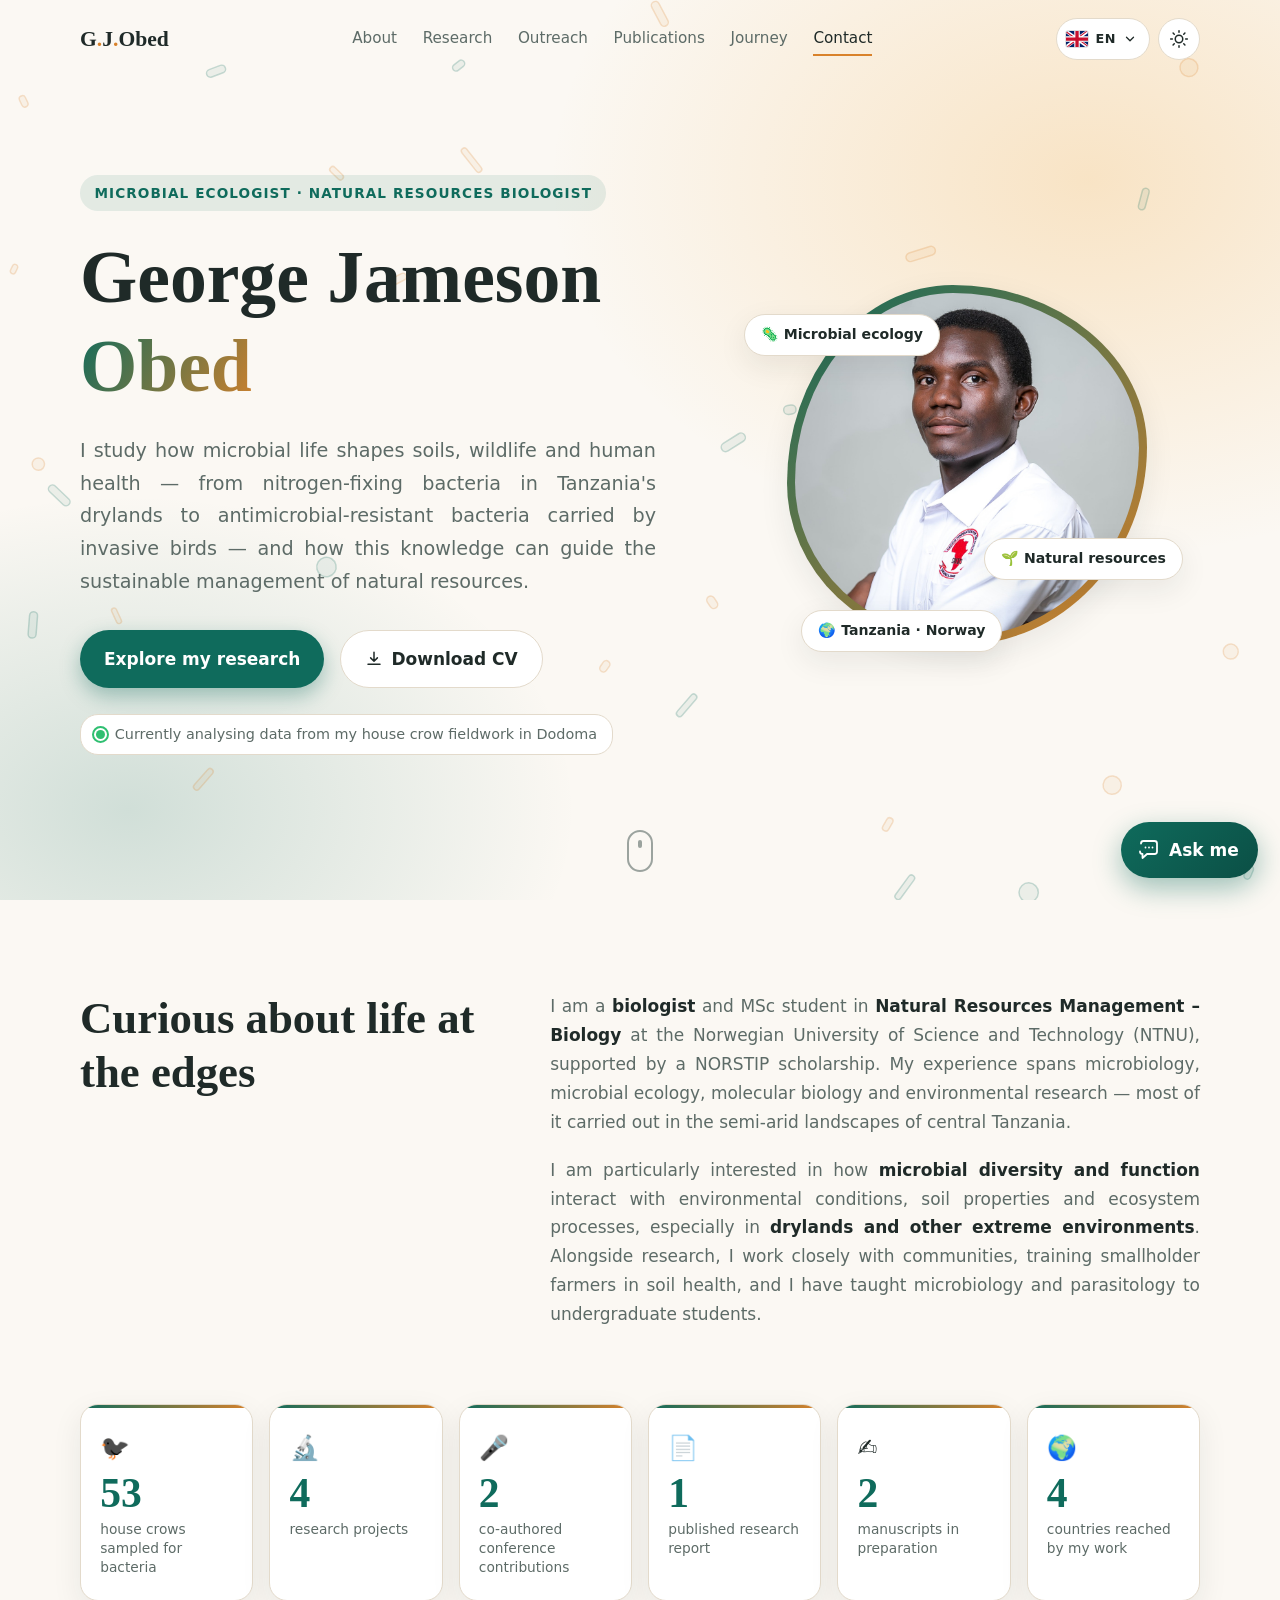
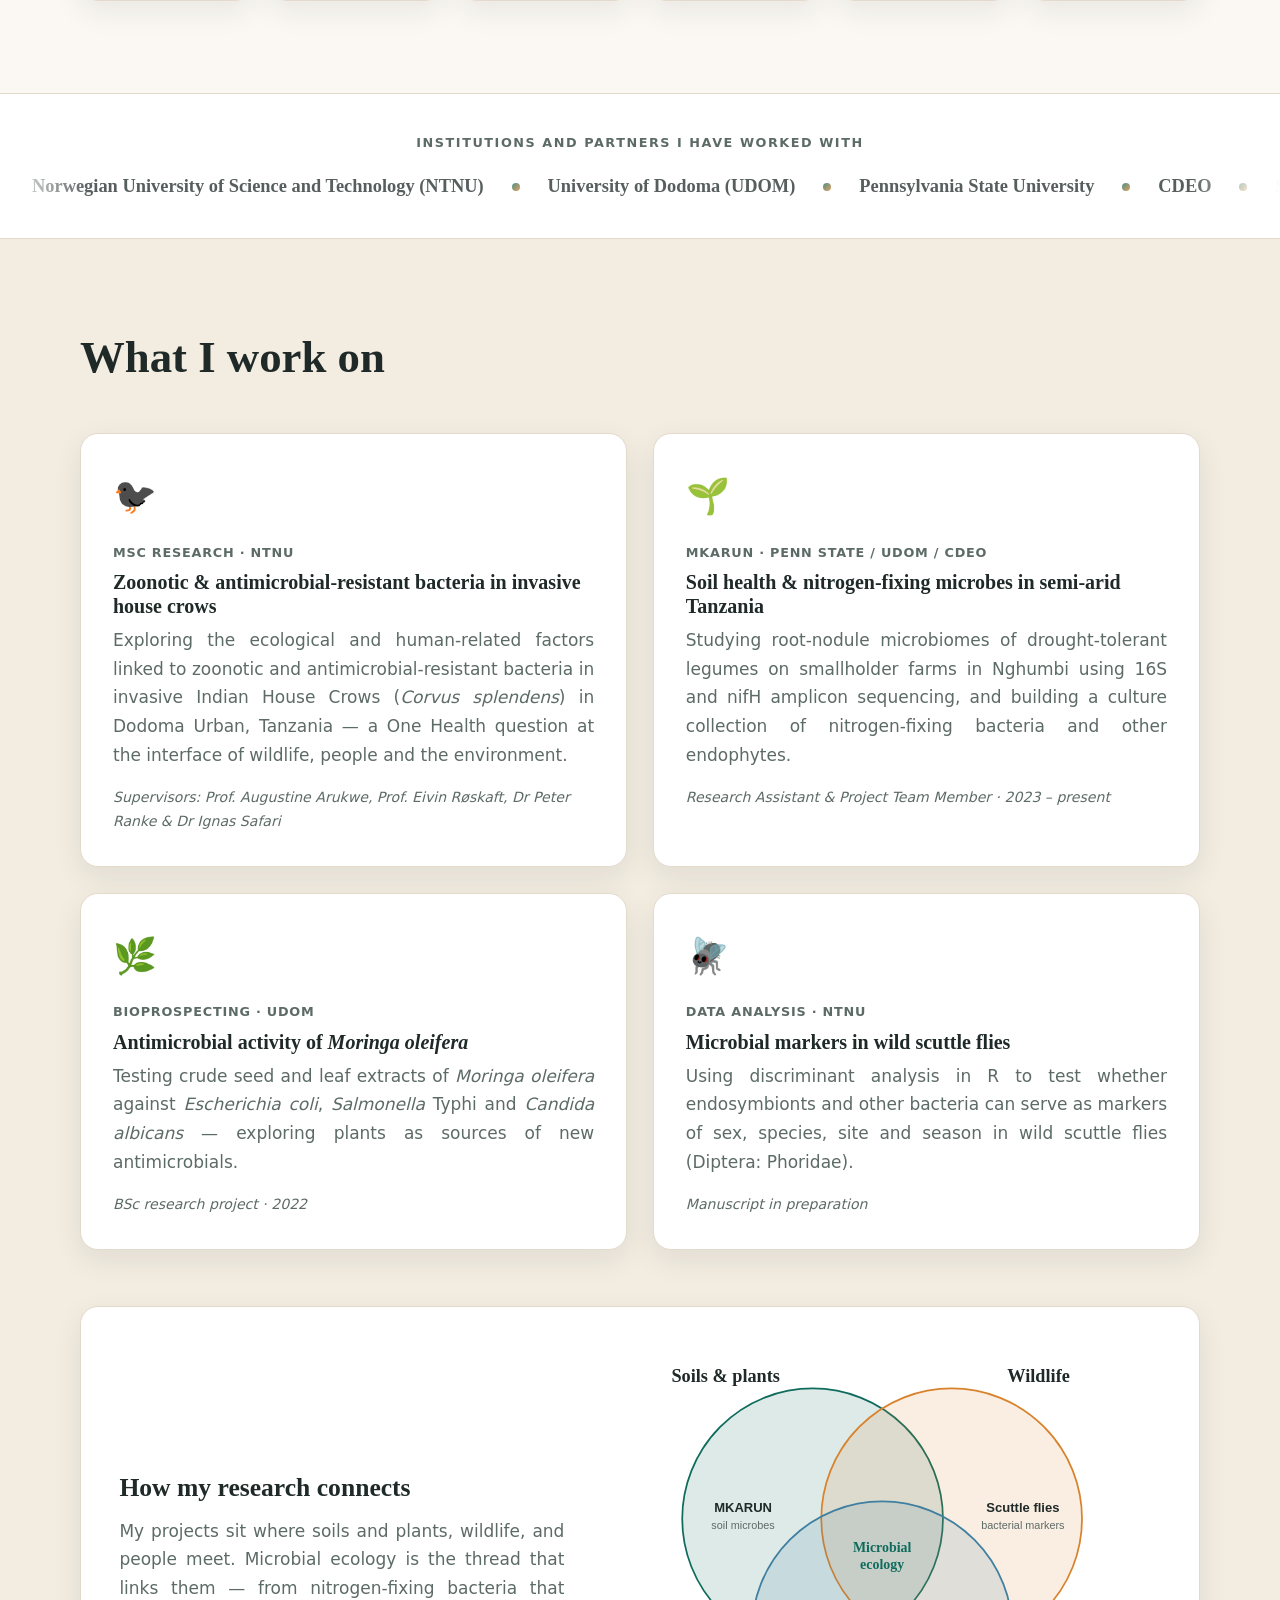
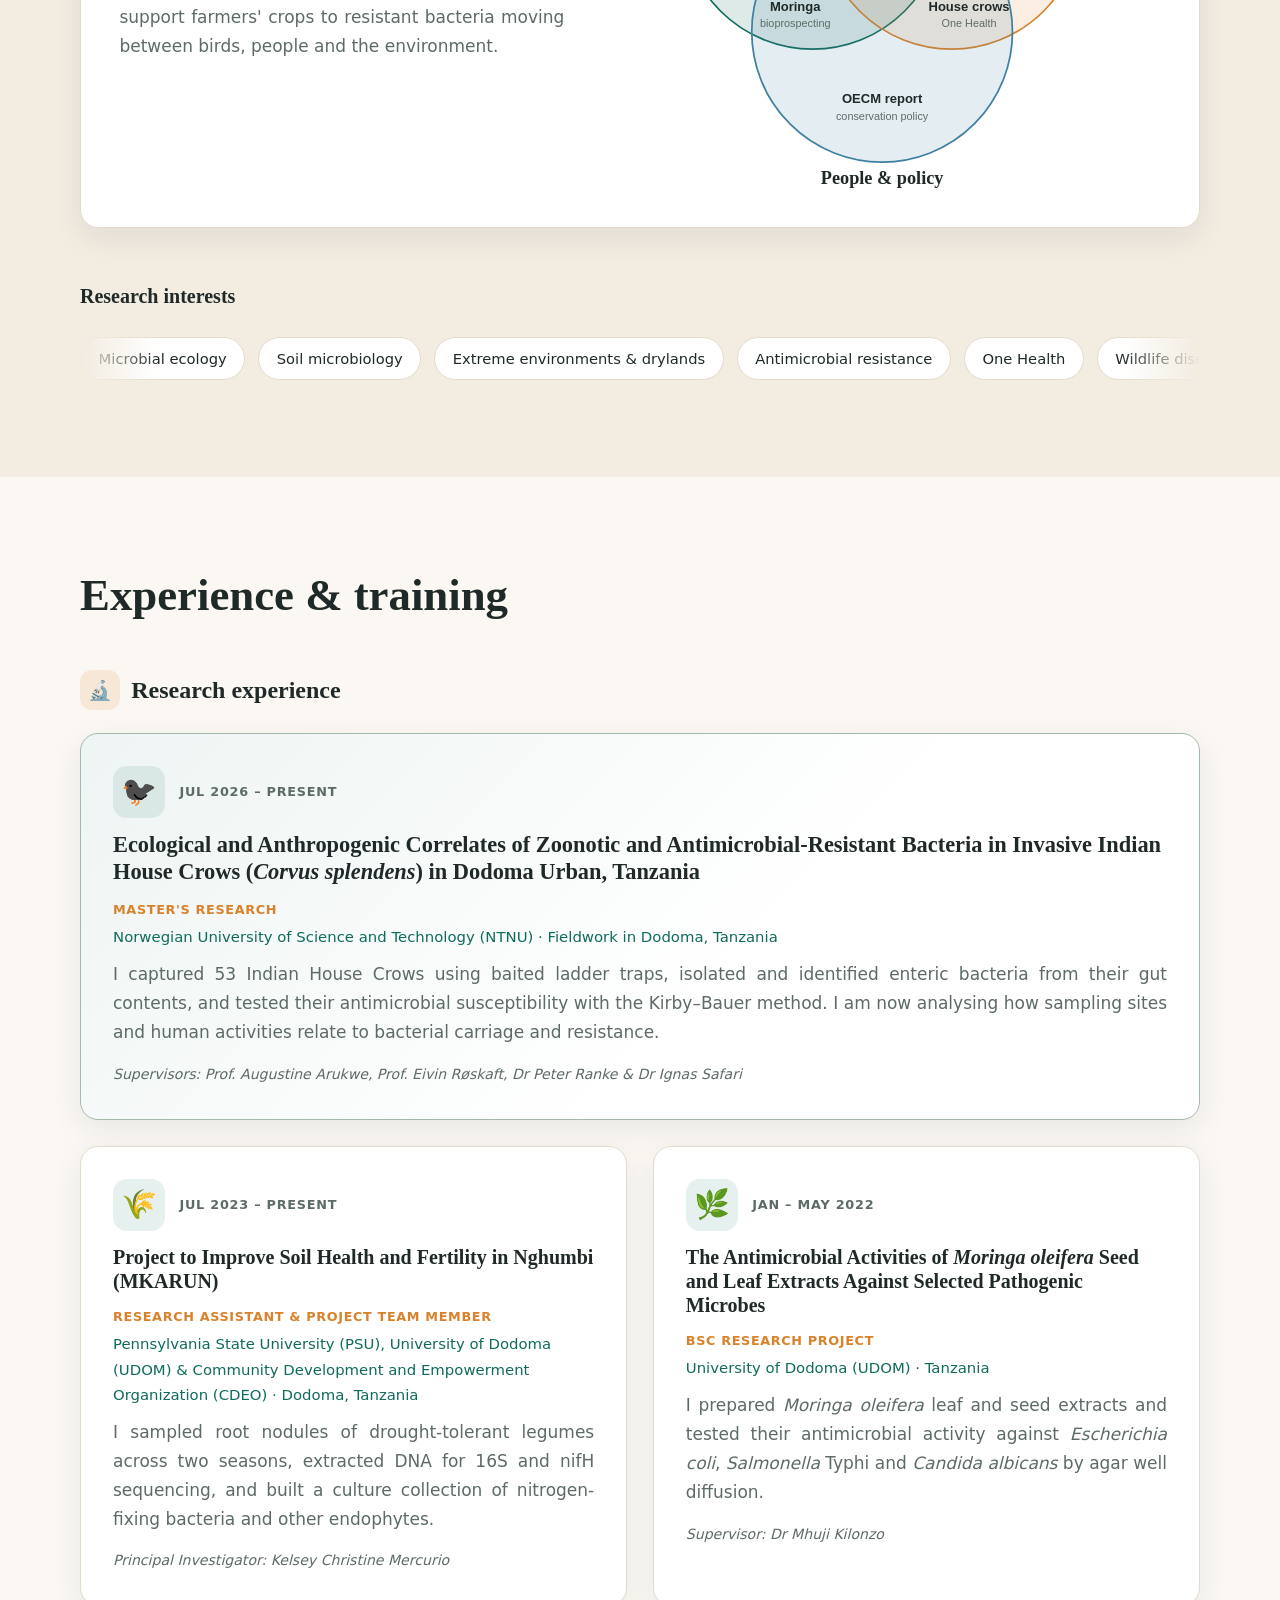
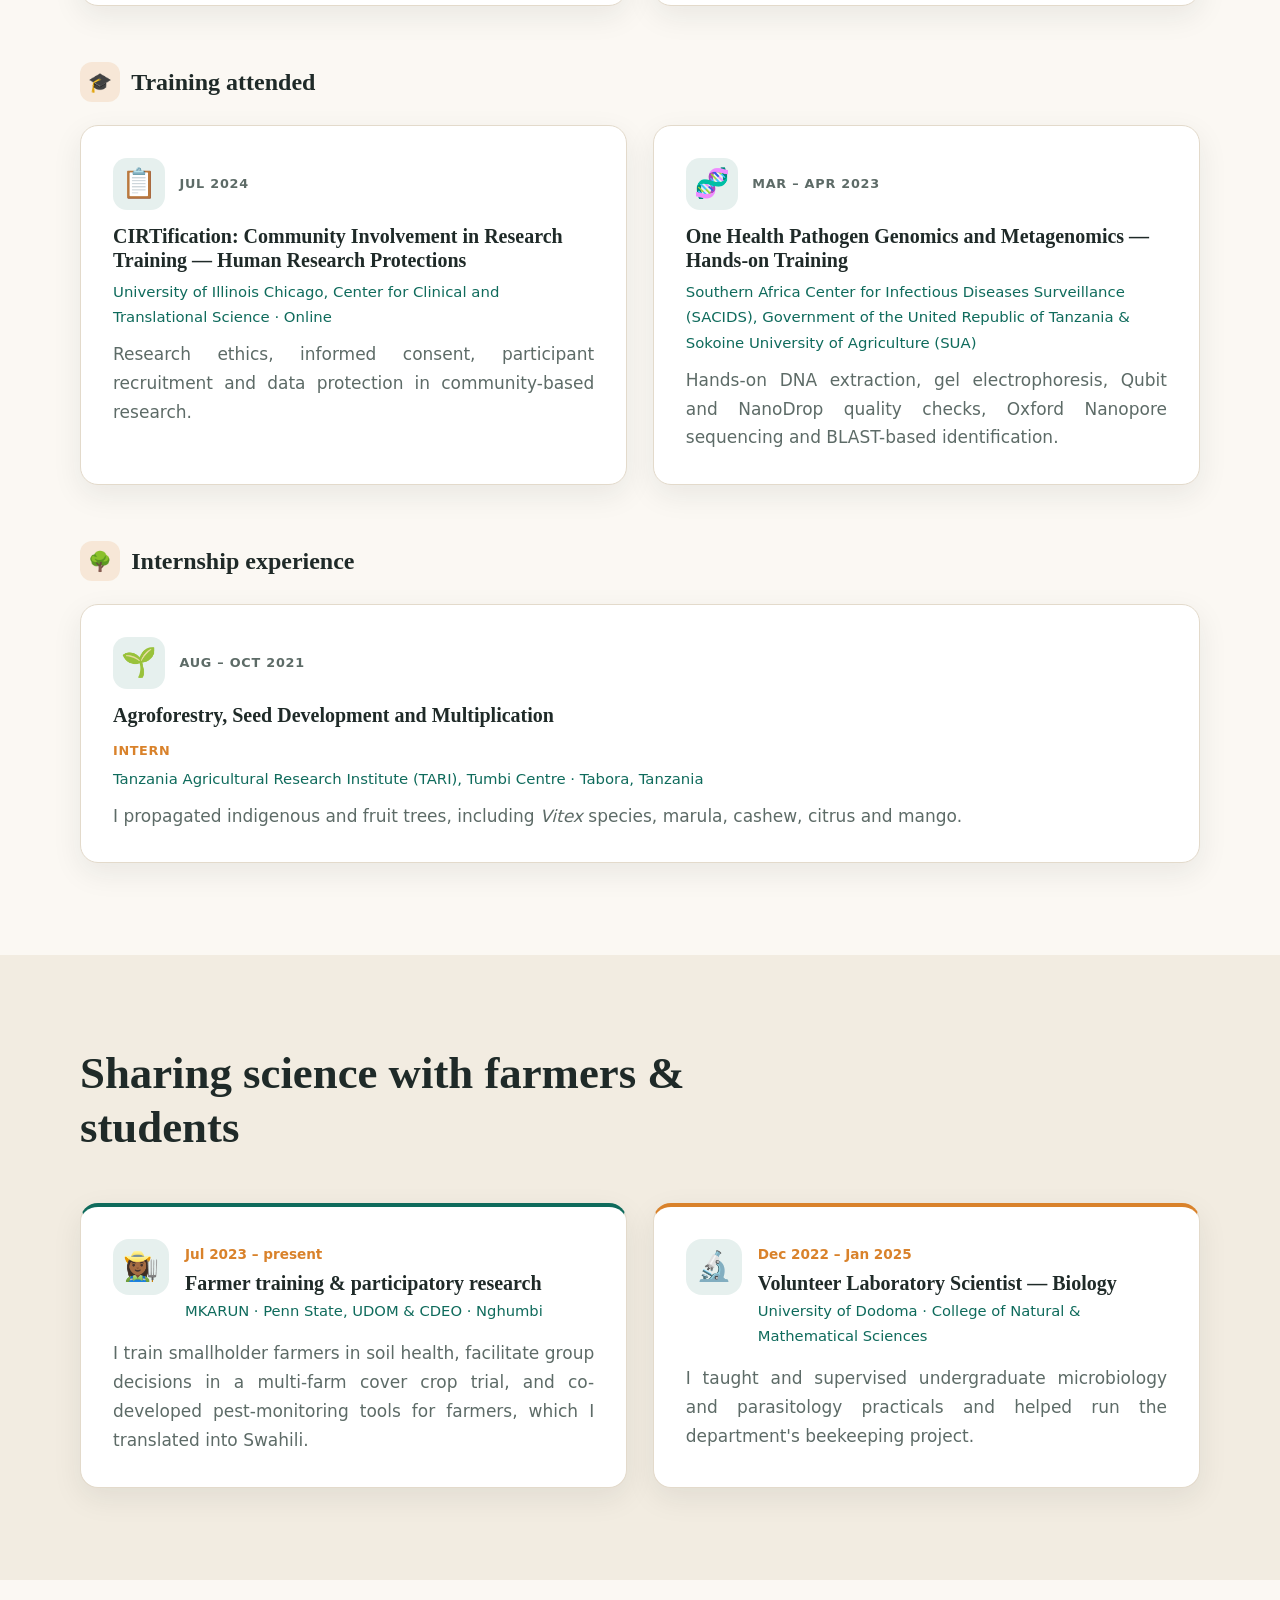
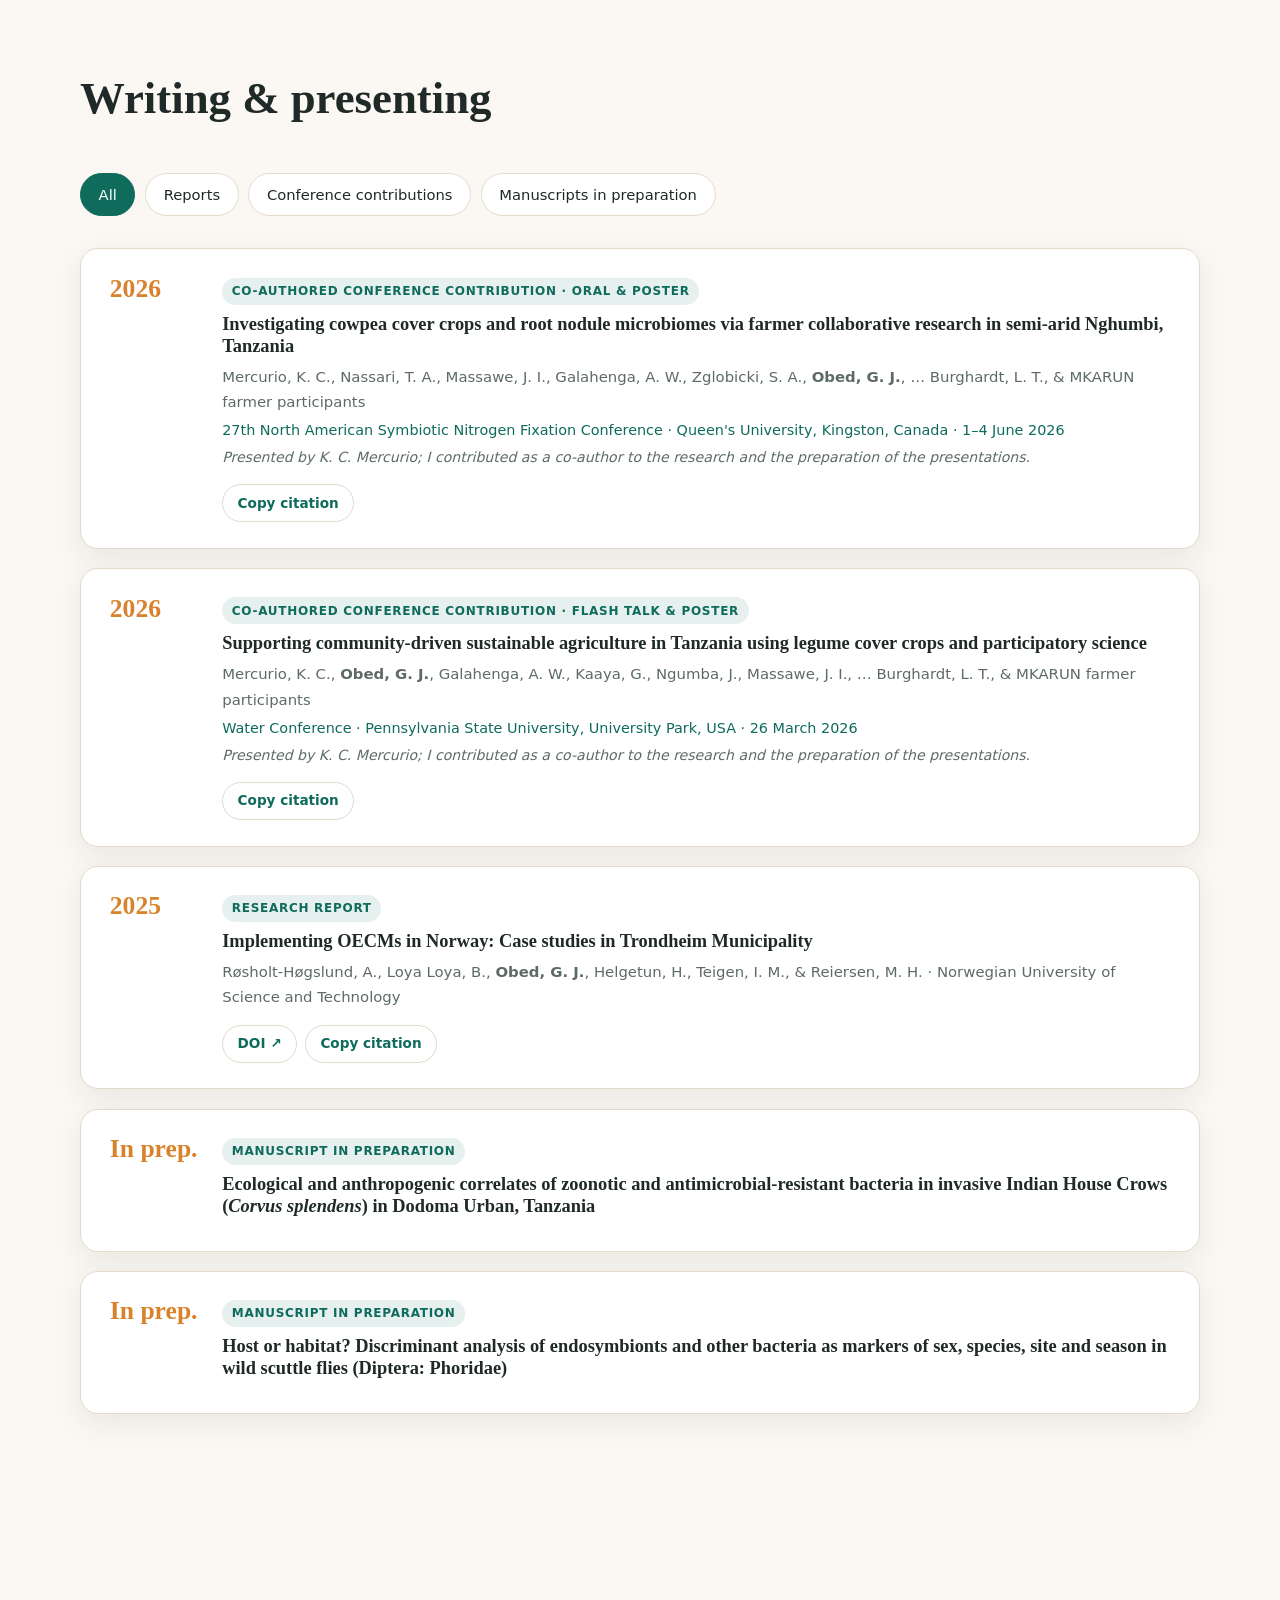
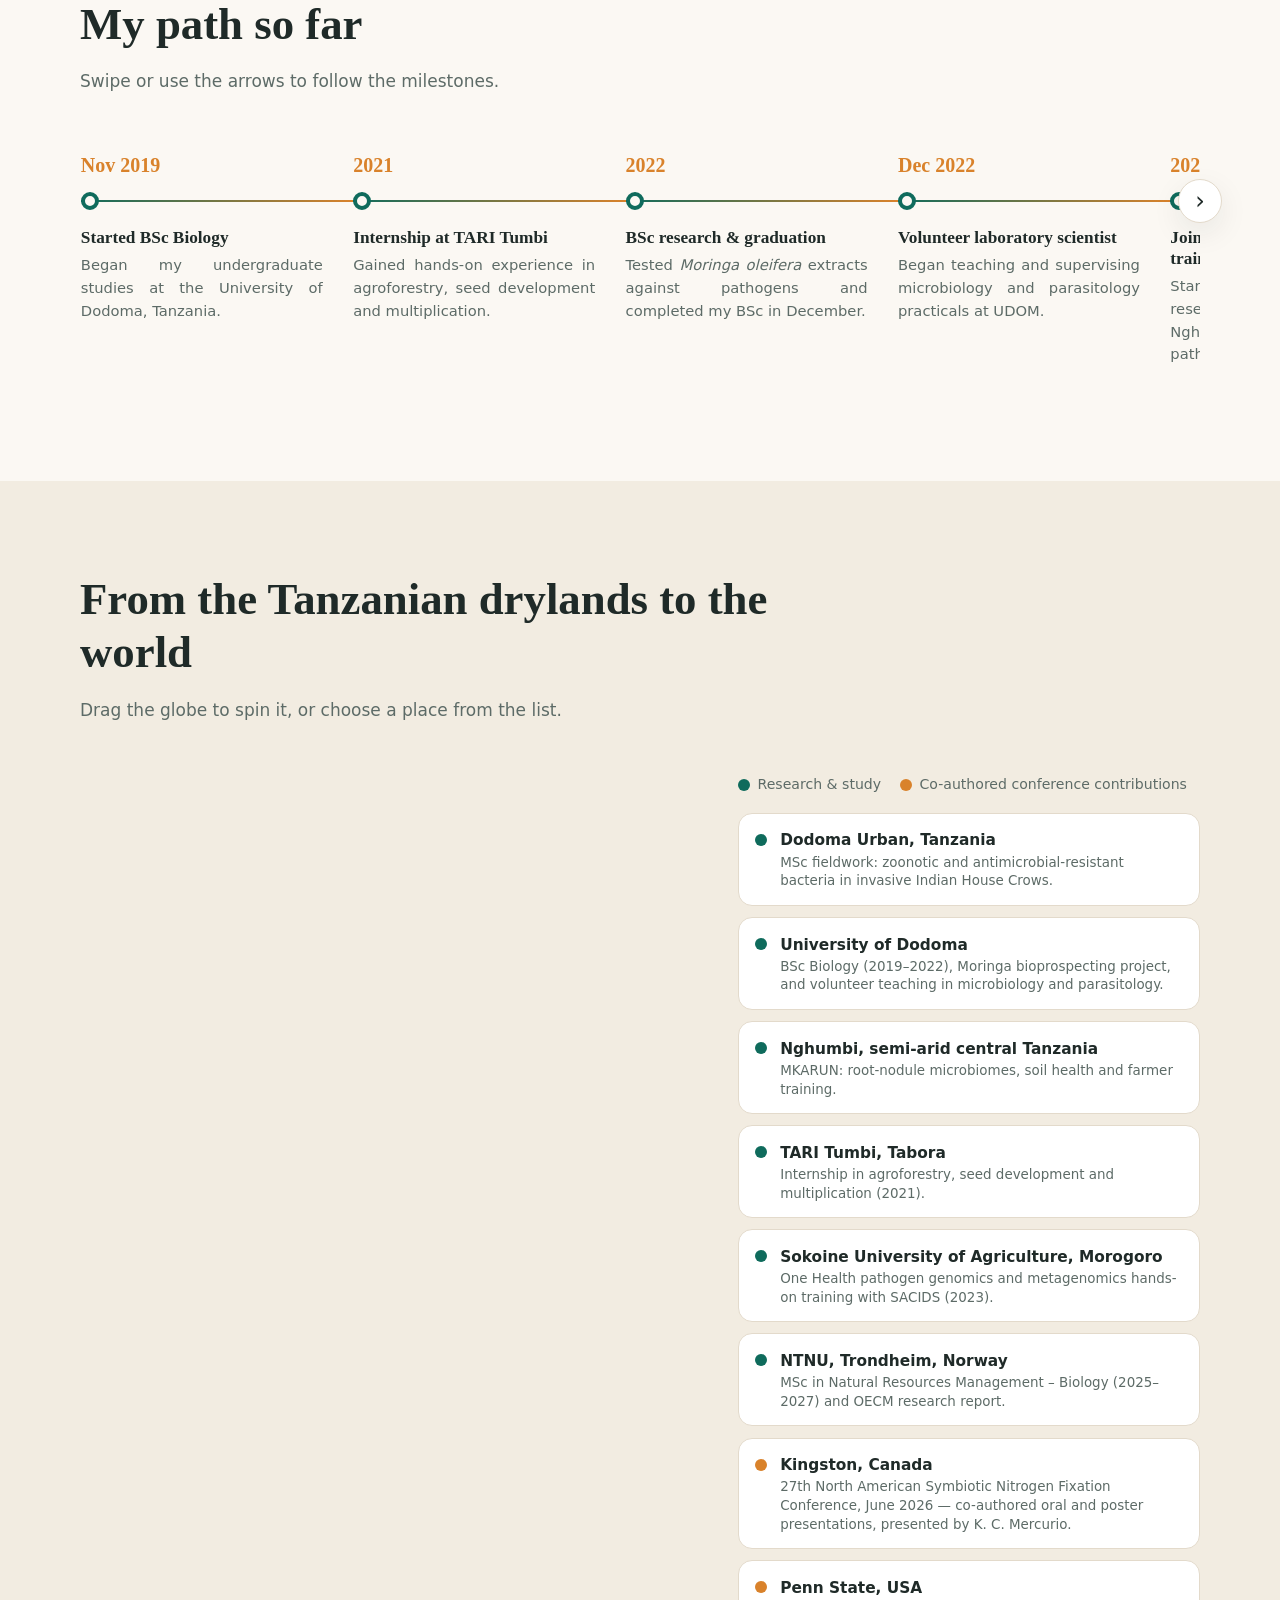
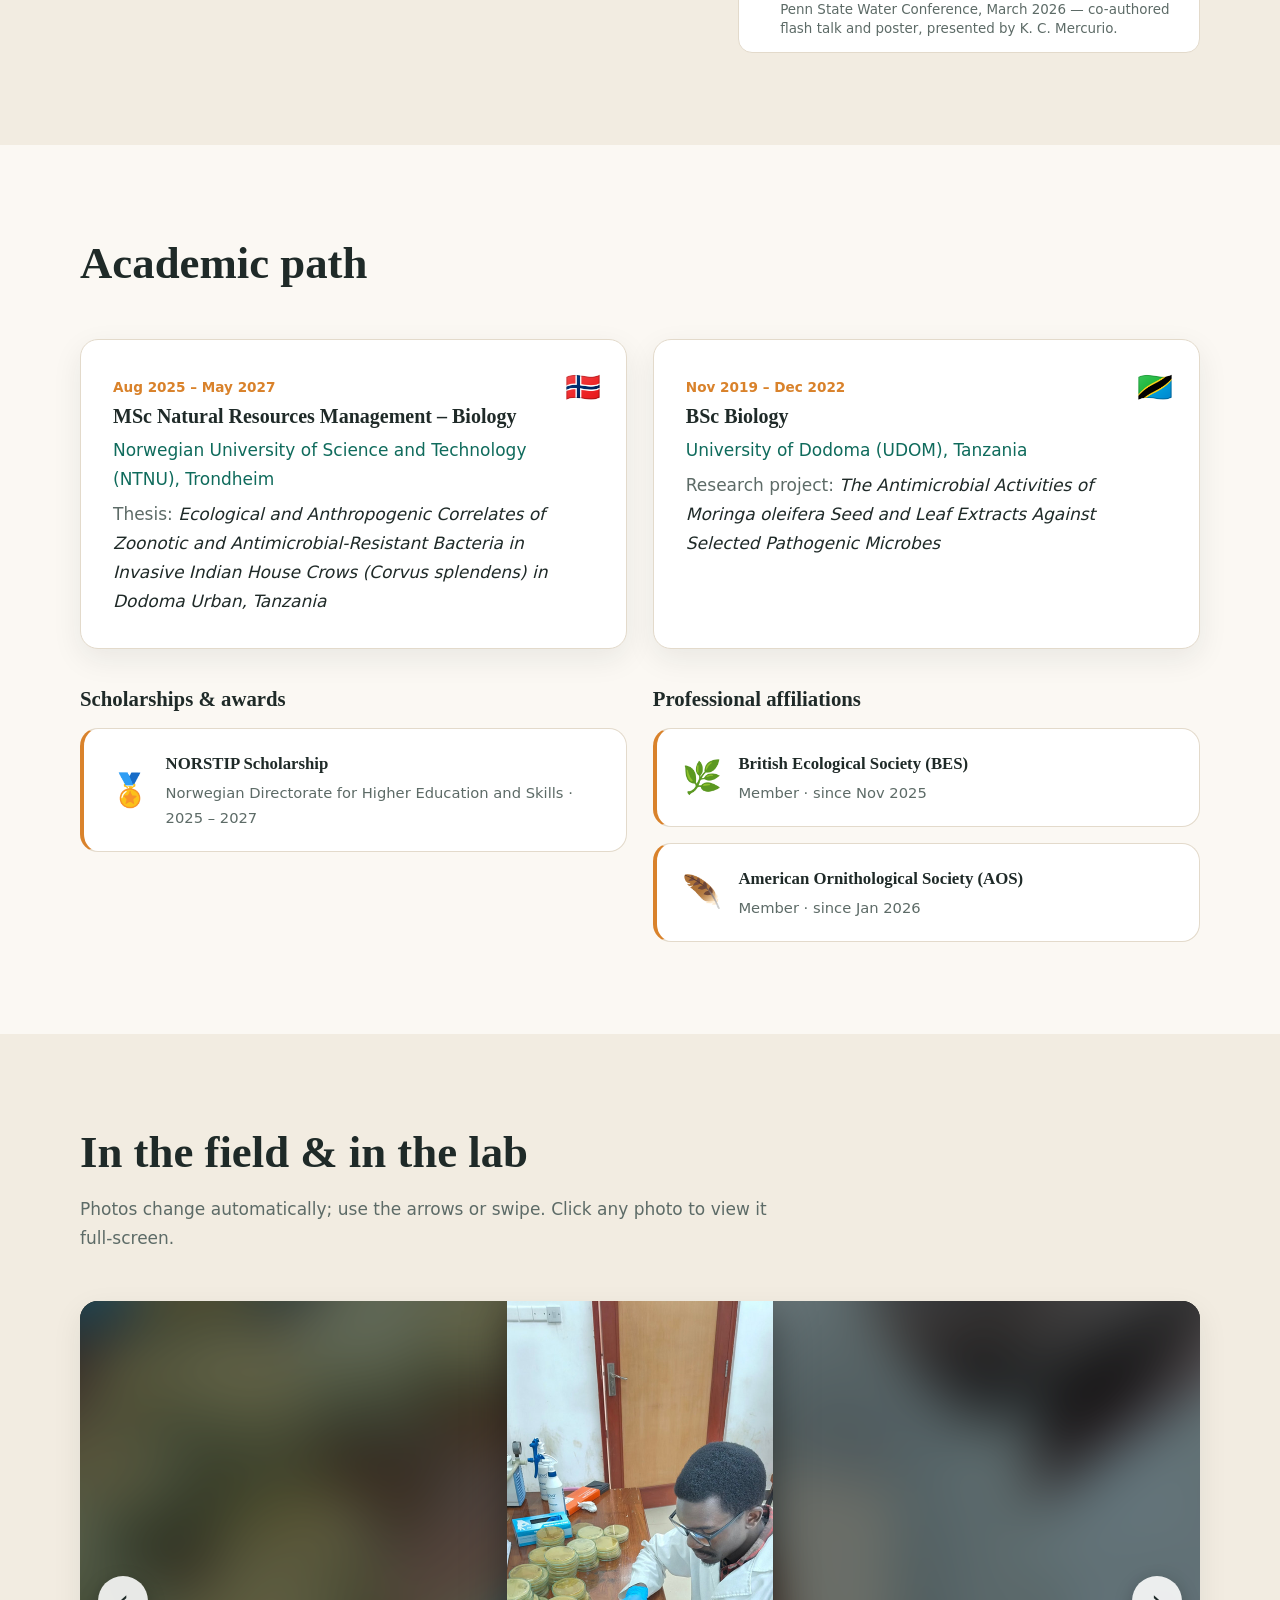
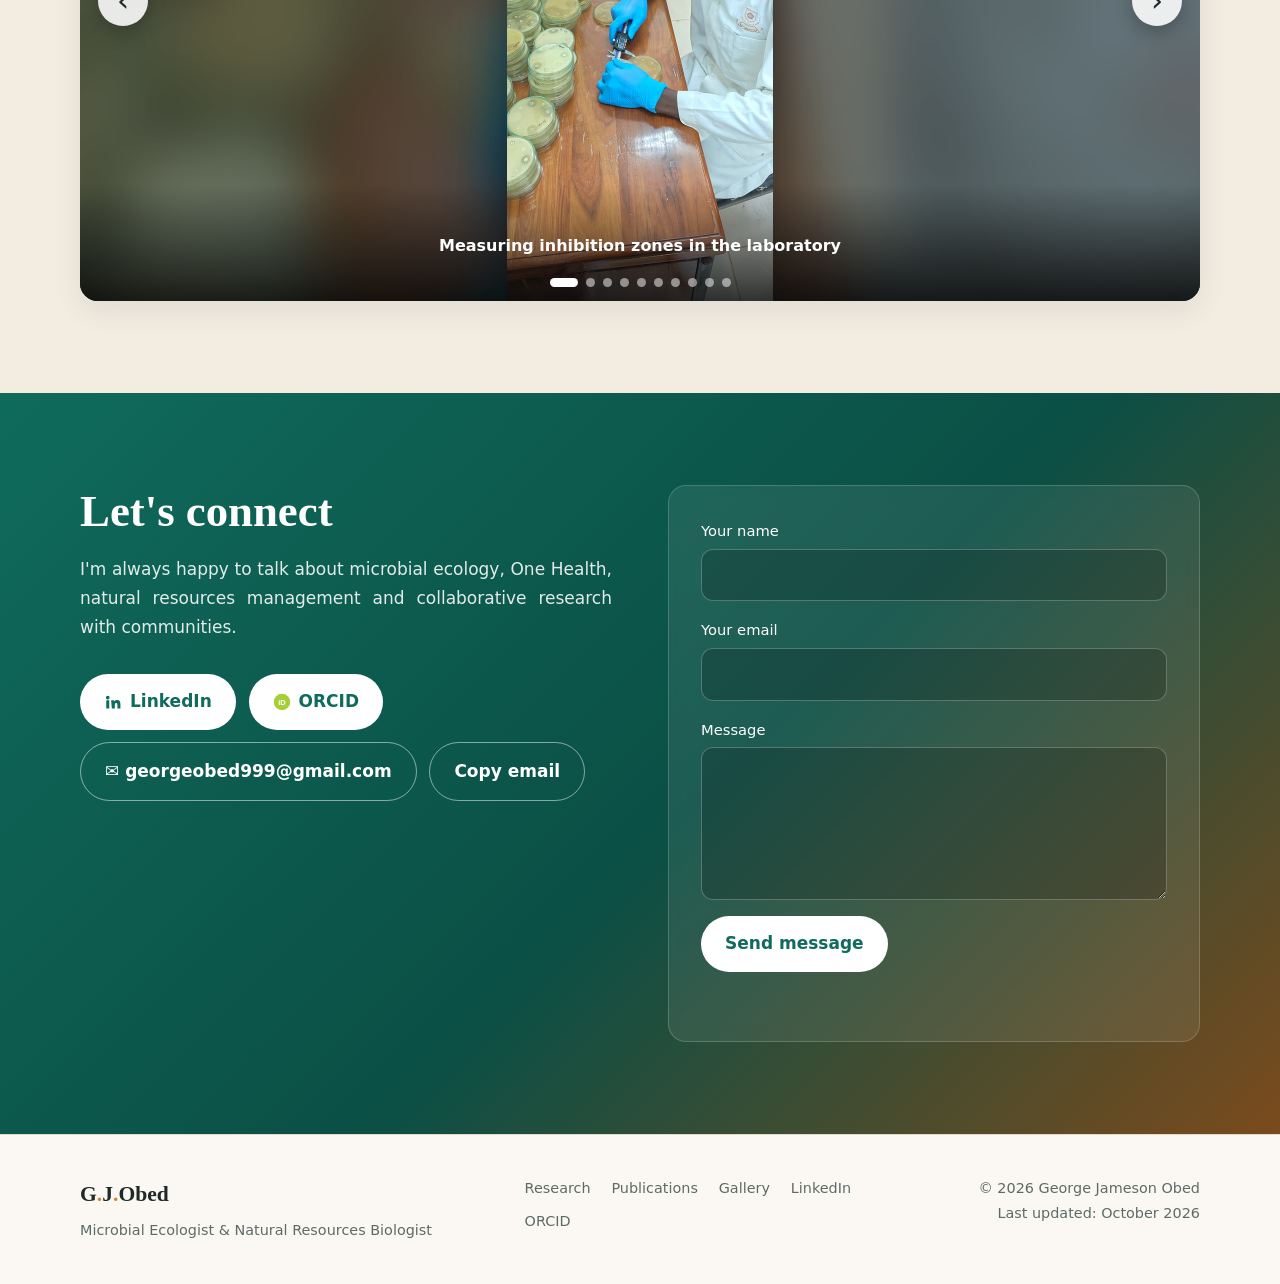
==== commit ef984354: "Add files via upload" ====
--- a/index.html
+++ b/index.html
@@ -40,7 +40,7 @@
       { "@type": "Organization", "name": "British Ecological Society" },
       { "@type": "Organization", "name": "American Ornithological Society" }
     ],
-    "sameAs": ["https://www.linkedin.com/in/george-obed-32145a1a6"]
+    "sameAs": ["https://www.linkedin.com/in/george-obed-32145a1a6", "https://orcid.org/0009-0000-3671-7220"]
   }
   </script>
 
@@ -81,7 +81,6 @@
         <a href="#outreach" data-i18n="nav.outreach">Outreach</a>
         <a href="#publications" data-i18n="nav.pubs">Publications</a>
         <a href="#journey" data-i18n="nav.journey">Journey</a>
-                <a href="#news" data-i18n="nav.news">News</a>
         <a href="#contact" data-i18n="nav.contact">Contact</a>
       </nav>
 
@@ -179,6 +178,26 @@
       </div>
     </section>
 
+    <!-- ========== PARTNERS RIBBON ========== -->
+    <section class="partners" aria-labelledby="mqTitle">
+      <p class="partners-title" id="mqTitle" data-i18n="mq.title">Institutions and partners I have worked with</p>
+      <div class="marquee">
+        <ul class="marquee-track partners-track" data-marquee>
+          <li>Norwegian University of Science and Technology (NTNU)</li>
+          <li>University of Dodoma (UDOM)</li>
+          <li>Pennsylvania State University</li>
+          <li>CDEO</li>
+          <li>SACIDS</li>
+          <li>Sokoine University of Agriculture</li>
+          <li>Tanzania Agricultural Research Institute (TARI)</li>
+          <li>University of Illinois Chicago</li>
+          <li>British Ecological Society</li>
+          <li>American Ornithological Society</li>
+          <li>NORSTIP</li>
+        </ul>
+      </div>
+    </section>
+
     <!-- ========== RESEARCH ========== -->
     <section id="research" class="section section-tint">
       <div class="container">
@@ -263,7 +282,8 @@
 
         <div class="interests reveal">
           <h3 data-i18n="res.interests">Research interests</h3>
-          <ul class="chips">
+          <div class="marquee">
+          <ul class="chips marquee-track" data-marquee>
             <li data-i18n="chip1">Microbial ecology</li>
             <li data-i18n="chip2">Soil microbiology</li>
             <li data-i18n="chip3">Extreme environments &amp; drylands</li>
@@ -274,6 +294,7 @@
             <li data-i18n="chip7">Bioprospecting</li>
             <li data-i18n="chip8">Natural resources policy</li>
           </ul>
+          </div>
         </div>
       </div>
     </section>
@@ -295,7 +316,7 @@
             <h3>Ecological and Anthropogenic Correlates of Zoonotic and Antimicrobial-Resistant Bacteria in Invasive Indian House Crows (<i>Corvus splendens</i>) in Dodoma Urban, Tanzania</h3>
             <p class="card-role" data-i18n="exp.r1">Master's research</p>
             <p class="card-org" data-i18n="exp.o1">Norwegian University of Science and Technology (NTNU) · Fieldwork in Dodoma, Tanzania</p>
-            <p data-i18n="exp.p1">I captured 53 Indian House Crows using baited ladder traps and collected their gut contents for bacterial isolation. I then isolated and identified enteric bacteria using culture and biochemical tests and assessed their antimicrobial susceptibility with the Kirby–Bauer disk diffusion method. Alongside the laboratory work, I collected environmental and anthropogenic data, which I am now analysing to understand how sampling sites and human activities relate to bacterial carriage and resistance patterns.</p>
+            <p data-i18n="exp.p1">I captured 53 Indian House Crows using baited ladder traps, isolated and identified enteric bacteria from their gut contents, and tested their antimicrobial susceptibility with the Kirby–Bauer method. I am now analysing how sampling sites and human activities relate to bacterial carriage and resistance.</p>
             <p class="card-meta"><span data-i18n="res.sup">Supervisors:</span> <bdi>Prof. Augustine Arukwe, Prof. Eivin Røskaft, Dr Peter Ranke &amp; Dr Ignas Safari</bdi></p>
           </article>
 
@@ -307,7 +328,7 @@
             <h3 data-i18n="exp.h2">Project to Improve Soil Health and Fertility in Nghumbi (MKARUN)</h3>
             <p class="card-role" data-i18n="exp.r2">Research Assistant &amp; Project Team Member</p>
             <p class="card-org">Pennsylvania State University (PSU), University of Dodoma (UDOM) &amp; Community Development and Empowerment Organization (CDEO) · Dodoma, Tanzania</p>
-            <p data-i18n="exp.p2">I sampled root nodules from drought-tolerant legumes on smallholder farms across two seasons, extracted DNA for 16S and nifH amplicon sequencing, and developed a culture collection of nitrogen-fixing bacteria and other endophytes using semi-selective and non-selective media. I also advise on research design and methods for Gliricidia-based agroforestry and cover crop–microbiome studies.</p>
+            <p data-i18n="exp.p2">I sampled root nodules of drought-tolerant legumes across two seasons, extracted DNA for 16S and nifH sequencing, and built a culture collection of nitrogen-fixing bacteria and other endophytes.</p>
             <p class="card-meta"><span data-i18n="exp.pi">Principal Investigator:</span> <bdi>Kelsey Christine Mercurio</bdi></p>
           </article>
 
@@ -319,7 +340,7 @@
             <h3>The Antimicrobial Activities of <i>Moringa oleifera</i> Seed and Leaf Extracts Against Selected Pathogenic Microbes</h3>
             <p class="card-role" data-i18n="exp.r3">BSc research project</p>
             <p class="card-org">University of Dodoma (UDOM) · Tanzania</p>
-            <p data-i18n="exp.p3">I prepared crude extracts from <i>Moringa oleifera</i> leaves and seeds by maceration and evaluated the antimicrobial activity of different concentrations against <i>Escherichia coli</i>, <i>Salmonella</i> Typhi and <i>Candida albicans</i> using the agar well diffusion method. I then analysed the findings and wrote a research report as part of my BSc Biology degree.</p>
+            <p data-i18n="exp.p3">I prepared <i>Moringa oleifera</i> leaf and seed extracts and tested their antimicrobial activity against <i>Escherichia coli</i>, <i>Salmonella</i> Typhi and <i>Candida albicans</i> by agar well diffusion.</p>
             <p class="card-meta"><span data-i18n="exp.sup3">Supervisor:</span> <bdi>Dr Mhuji Kilonzo</bdi></p>
           </article>
         </div>
@@ -333,7 +354,7 @@
             </div>
             <h3 data-i18n="exp.t5">CIRTification: Community Involvement in Research Training — Human Research Protections</h3>
             <p class="card-org">University of Illinois Chicago, Center for Clinical and Translational Science · Online</p>
-            <p data-i18n="exp.p5">The training covered research ethics, participant eligibility and recruitment, informed consent, Institutional Review Boards, data collection and protection, and ethical field research practice.</p>
+            <p data-i18n="exp.p5">Research ethics, informed consent, participant recruitment and data protection in community-based research.</p>
           </article>
 
           <article class="card reveal">
@@ -343,7 +364,7 @@
             </div>
             <h3 data-i18n="exp.t6">One Health Pathogen Genomics and Metagenomics — Hands-on Training</h3>
             <p class="card-org">Southern Africa Center for Infectious Diseases Surveillance (SACIDS), Government of the United Republic of Tanzania &amp; Sokoine University of Agriculture (SUA)</p>
-            <p data-i18n="exp.p6">I received hands-on training in DNA extraction, agarose gel electrophoresis, and DNA quality and concentration assessment using Qubit and NanoDrop. I also gained practical experience with Oxford Nanopore sequencing and sequence data processing, and performed sequence similarity and identification analyses using BLAST (Basic Local Alignment Search Tool).</p>
+            <p data-i18n="exp.p6">Hands-on DNA extraction, gel electrophoresis, Qubit and NanoDrop quality checks, Oxford Nanopore sequencing and BLAST-based identification.</p>
           </article>
         </div>
 
@@ -357,7 +378,7 @@
             <h3 data-i18n="exp.t4">Agroforestry, Seed Development and Multiplication</h3>
             <p class="card-role" data-i18n="exp.r4">Intern</p>
             <p class="card-org">Tanzania Agricultural Research Institute (TARI), Tumbi Centre · Tabora, Tanzania</p>
-            <p data-i18n="exp.p4">I propagated and managed indigenous and fruit-tree species through hands-on seed development and multiplication, including <i>Vitex mombasae</i>, <i>Vitex doniana</i>, <i>Strychnos cocculoides</i>, marula (<i>Sclerocarya birrea</i>), cashew (<i>Anacardium occidentale</i>), citrus and mango.</p>
+            <p data-i18n="exp.p4">I propagated indigenous and fruit trees, including <i>Vitex</i> species, marula, cashew, citrus and mango.</p>
           </article>
         </div>
       </div>
@@ -380,7 +401,7 @@
                 <p class="t-place">MKARUN · Penn State, UDOM &amp; CDEO · Nghumbi</p>
               </div>
             </div>
-            <p class="o-text" data-i18n="out.p1">I train smallholder farmers in soil health concepts in a semi-arid setting and facilitate group decision-making for a multi-farm cover crop field trial. With the project team, I co-developed farmer monitoring tools for integrated pest management — covering local insect identification and simple sampling protocols — and translated them from English to Swahili.</p>
+            <p class="o-text" data-i18n="out.p1">I train smallholder farmers in soil health, facilitate group decisions in a multi-farm cover crop trial, and co-developed pest-monitoring tools for farmers, which I translated into Swahili.</p>
           </article>
 
           <article class="outreach reveal">
@@ -392,7 +413,7 @@
                 <p class="t-place">University of Dodoma · College of Natural &amp; Mathematical Sciences</p>
               </div>
             </div>
-            <p class="o-text" data-i18n="out.p2">I taught undergraduate students the theory of microbiology and parasitology before laboratory sessions and supervised them during practicals. I also helped manage and maintain the Biology Department's apiary (beekeeping) project.</p>
+            <p class="o-text" data-i18n="out.p2">I taught and supervised undergraduate microbiology and parasitology practicals and helped run the department's beekeeping project.</p>
           </article>
         </div>
       </div>
@@ -643,50 +664,66 @@
       <div class="container">
         <div class="section-head reveal">
           <h2 data-i18n="gal.title">In the field &amp; in the lab</h2>
-          <p class="section-intro" data-i18n="gal.intro">Click any photo to view it full-screen.</p>
-        </div>
-
-        <!-- Replace the images in assets/gallery/ with your own photos (same file names). -->
-        <div class="gallery">
-          <figure class="g-item g-wide reveal"><button type="button"><img src="assets/gallery/01-drylands-1200.jpg" srcset="assets/gallery/01-drylands-1200.jpg 1200w, assets/gallery/01-drylands.jpg 2576w" sizes="(max-width: 820px) 100vw, 66vw" data-full="assets/gallery/01-drylands.jpg" alt="Semi-arid landscape overlooking Dodoma, Tanzania" loading="lazy"></button><figcaption data-i18n="gal.c1">Semi-arid landscape overlooking Dodoma</figcaption></figure>
-          <figure class="g-item reveal"><button type="button"><img src="assets/gallery/02-crows-1200.jpg" srcset="assets/gallery/02-crows-1200.jpg 1200w, assets/gallery/02-crows.jpg 2576w" sizes="(max-width: 820px) 100vw, 66vw" data-full="assets/gallery/02-crows.jpg" alt="Indian House Crows foraging at a waste site in Dodoma Urban" loading="lazy"></button><figcaption data-i18n="gal.c2">Indian House Crows foraging at a waste site, Dodoma Urban</figcaption></figure>
-          <figure class="g-item reveal"><button type="button"><img src="assets/gallery/03-plates-1200.jpg" srcset="assets/gallery/03-plates-1200.jpg 1200w, assets/gallery/03-plates.jpg 2576w" sizes="(max-width: 820px) 100vw, 66vw" data-full="assets/gallery/03-plates.jpg" alt="Preparing culture media plates in a biosafety cabinet" loading="lazy"></button><figcaption data-i18n="gal.c3">Preparing culture media plates in the laboratory</figcaption></figure>
-          <figure class="g-item reveal"><button type="button"><img src="assets/gallery/04-dodoma-1200.jpg" srcset="assets/gallery/04-dodoma-1200.jpg 1200w, assets/gallery/04-dodoma.jpg 2576w" sizes="(max-width: 820px) 100vw, 66vw" data-full="assets/gallery/04-dodoma.jpg" alt="Dodoma city during the dry season" loading="lazy"></button><figcaption data-i18n="gal.c4">Dodoma city in the dry season</figcaption></figure>
-          <figure class="g-item reveal"><button type="button"><img src="assets/gallery/05-colonies-1200.jpg" srcset="assets/gallery/05-colonies-1200.jpg 1200w, assets/gallery/05-colonies.jpg 2576w" sizes="(max-width: 820px) 100vw, 66vw" data-full="assets/gallery/05-colonies.jpg" alt="Bacterial colonies growing on a culture plate" loading="lazy"></button><figcaption data-i18n="gal.c5">Bacterial colonies on a culture plate</figcaption></figure>
-          <figure class="g-item g-full reveal"><button type="button"><img src="assets/gallery/06-ntnu-1200.jpg" srcset="assets/gallery/06-ntnu-1200.jpg 1200w, assets/gallery/06-ntnu.jpg 2576w" sizes="(max-width: 820px) 100vw, 66vw" data-full="assets/gallery/06-ntnu.jpg" alt="NTNU main building at Gløshaugen, Trondheim, Norway" loading="lazy"></button><figcaption data-i18n="gal.c6">NTNU's main building at Gløshaugen, Trondheim</figcaption></figure>
-        </div>
-      </div>
-    </section>
-
-    <!-- ========== NEWS ========== -->
-    <section id="news" class="section">
-      <div class="container">
-        <div class="section-head reveal">
-          <h2 data-i18n="news.title">Latest updates</h2>
-        </div>
-
-        <!-- Add newest items at the TOP. Copy one <article class="news-item">…</article> block. -->
-        <div class="news-list">
-          <article class="news-item reveal">
-            <time datetime="2026-07">Jul 2026</time>
-            <div><h3 data-i18n="n1.t">MSc fieldwork in Dodoma</h3><p data-i18n="n1.p">Captured 53 Indian House Crows, cultured bacteria from their gut contents and tested the isolates for antimicrobial susceptibility.</p></div>
-          </article>
-          <article class="news-item reveal">
-            <time datetime="2026-06">Jun 2026</time>
-            <div><h3 data-i18n="n2.t">MKARUN research shared in Canada</h3><p data-i18n="n2.p">Our team's work on cowpea cover crops and root nodule microbiomes, which I co-authored, was presented by K. C. Mercurio at the 27th North American Symbiotic Nitrogen Fixation Conference.</p></div>
-          </article>
-          <article class="news-item reveal">
-            <time datetime="2026-03">Mar 2026</time>
-            <div><h3 data-i18n="n3.t">MKARUN research shared at Penn State</h3><p data-i18n="n3.p">A co-authored flash talk and poster on community-driven sustainable agriculture was presented by K. C. Mercurio at the Penn State Water Conference, USA.</p></div>
-          </article>
-          <article class="news-item reveal">
-            <time datetime="2025">2025</time>
-            <div><h3 data-i18n="n4.t">Report published</h3><p data-i18n="n4.p">Co-authored a research report on implementing OECMs (other effective area-based conservation measures) in Trondheim Municipality.</p></div>
-          </article>
-          <article class="news-item reveal">
-            <time datetime="2025-08">Aug 2025</time>
-            <div><h3 data-i18n="n5.t">Started MSc at NTNU</h3><p data-i18n="n5.p">Began my MSc in Natural Resources Management – Biology in Trondheim with a NORSTIP scholarship.</p></div>
-          </article>
+          <p class="section-intro" data-i18n="gal.intro">Photos change automatically; use the arrows or swipe. Click any photo to view it full-screen.</p>
+        </div>
+
+        <!-- To add a photo: put it in assets/gallery/ and copy one <figure class="g-item slide"> block. -->
+        <div class="carousel reveal" id="carousel" aria-roledescription="carousel" aria-label="Photo gallery">
+          <div class="car-track" id="carTrack">
+            <figure class="g-item slide" role="group" aria-roledescription="slide" aria-label="1 / 10">
+              <div class="slide-bg" style="background-image:url('assets/gallery/07-measuring-1200.jpg')"></div>
+              <button type="button"><img src="assets/gallery/07-measuring-1200.jpg" data-full="assets/gallery/07-measuring.jpg" alt="George measuring antibiotic inhibition zones with a digital caliper" loading="eager"></button>
+              <figcaption data-i18n="gal.c7">Measuring inhibition zones in the laboratory</figcaption>
+            </figure>
+            <figure class="g-item slide" role="group" aria-roledescription="slide" aria-label="2 / 10">
+              <div class="slide-bg" style="background-image:url('assets/gallery/02-crows-1200.jpg')"></div>
+              <button type="button"><img src="assets/gallery/02-crows-1200.jpg" data-full="assets/gallery/02-crows.jpg" alt="Indian House Crows foraging at a waste site in Dodoma Urban" loading="lazy"></button>
+              <figcaption data-i18n="gal.c2">Indian House Crows foraging at a waste site, Dodoma Urban</figcaption>
+            </figure>
+            <figure class="g-item slide" role="group" aria-roledescription="slide" aria-label="3 / 10">
+              <div class="slide-bg" style="background-image:url('assets/gallery/08-ast-1200.jpg')"></div>
+              <button type="button"><img src="assets/gallery/08-ast-1200.jpg" data-full="assets/gallery/08-ast.jpg" alt="Culture plate with antibiotic discs and inhibition zones" loading="lazy"></button>
+              <figcaption data-i18n="gal.c8">Antimicrobial susceptibility test (Kirby–Bauer disc diffusion)</figcaption>
+            </figure>
+            <figure class="g-item slide" role="group" aria-roledescription="slide" aria-label="4 / 10">
+              <div class="slide-bg" style="background-image:url('assets/gallery/09-biochem-1200.jpg')"></div>
+              <button type="button"><img src="assets/gallery/09-biochem-1200.jpg" data-full="assets/gallery/09-biochem.jpg" alt="Tray of biochemical test tubes showing colour reactions" loading="lazy"></button>
+              <figcaption data-i18n="gal.c9">Biochemical tests for identifying enteric bacteria</figcaption>
+            </figure>
+            <figure class="g-item slide" role="group" aria-roledescription="slide" aria-label="5 / 10">
+              <div class="slide-bg" style="background-image:url('assets/gallery/10-wastesite-1200.jpg')"></div>
+              <button type="button"><img src="assets/gallery/10-wastesite-1200.jpg" data-full="assets/gallery/10-wastesite.jpg" alt="Pile of burnt household waste beside a wall in Dodoma" loading="lazy"></button>
+              <figcaption data-i18n="gal.c10">A waste site in Dodoma Urban, where house crows forage</figcaption>
+            </figure>
+            <figure class="g-item slide" role="group" aria-roledescription="slide" aria-label="6 / 10">
+              <div class="slide-bg" style="background-image:url('assets/gallery/05-colonies-1200.jpg')"></div>
+              <button type="button"><img src="assets/gallery/05-colonies-1200.jpg" data-full="assets/gallery/05-colonies.jpg" alt="Bacterial colonies growing on a culture plate" loading="lazy"></button>
+              <figcaption data-i18n="gal.c5">Bacterial colonies on a culture plate</figcaption>
+            </figure>
+            <figure class="g-item slide" role="group" aria-roledescription="slide" aria-label="7 / 10">
+              <div class="slide-bg" style="background-image:url('assets/gallery/03-plates-1200.jpg')"></div>
+              <button type="button"><img src="assets/gallery/03-plates-1200.jpg" data-full="assets/gallery/03-plates.jpg" alt="Preparing culture media plates in a biosafety cabinet" loading="lazy"></button>
+              <figcaption data-i18n="gal.c3">Preparing culture media plates in the laboratory</figcaption>
+            </figure>
+            <figure class="g-item slide" role="group" aria-roledescription="slide" aria-label="8 / 10">
+              <div class="slide-bg" style="background-image:url('assets/gallery/01-drylands-1200.jpg')"></div>
+              <button type="button"><img src="assets/gallery/01-drylands-1200.jpg" data-full="assets/gallery/01-drylands.jpg" alt="Semi-arid landscape overlooking Dodoma, Tanzania" loading="lazy"></button>
+              <figcaption data-i18n="gal.c1">Semi-arid landscape overlooking Dodoma</figcaption>
+            </figure>
+            <figure class="g-item slide" role="group" aria-roledescription="slide" aria-label="9 / 10">
+              <div class="slide-bg" style="background-image:url('assets/gallery/04-dodoma-1200.jpg')"></div>
+              <button type="button"><img src="assets/gallery/04-dodoma-1200.jpg" data-full="assets/gallery/04-dodoma.jpg" alt="Dodoma city during the dry season" loading="lazy"></button>
+              <figcaption data-i18n="gal.c4">Dodoma city in the dry season</figcaption>
+            </figure>
+            <figure class="g-item slide" role="group" aria-roledescription="slide" aria-label="10 / 10">
+              <div class="slide-bg" style="background-image:url('assets/gallery/06-ntnu-1200.jpg')"></div>
+              <button type="button"><img src="assets/gallery/06-ntnu-1200.jpg" data-full="assets/gallery/06-ntnu.jpg" alt="NTNU main building at Gløshaugen, Trondheim, Norway" loading="lazy"></button>
+              <figcaption data-i18n="gal.c6">NTNU's main building at Gløshaugen, Trondheim</figcaption>
+            </figure>
+          </div>
+          <button class="car-btn car-prev" id="carPrev" type="button" aria-label="Previous photo">‹</button>
+          <button class="car-btn car-next" id="carNext" type="button" aria-label="Next photo">›</button>
+          <div class="car-dots" id="carDots"></div>
         </div>
       </div>
     </section>
@@ -705,8 +742,12 @@
               <svg class="btn-ico fill" viewBox="0 0 24 24" aria-hidden="true"><path d="M4.98 3.5a2.5 2.5 0 1 1 0 5 2.5 2.5 0 0 1 0-5zM3 9.75h4v11H3zM9.5 9.75h3.8v1.5h.06c.53-1 1.83-2.05 3.77-2.05 4.03 0 4.77 2.65 4.77 6.1v5.45h-4v-4.83c0-1.15-.02-2.63-1.6-2.63-1.6 0-1.85 1.25-1.85 2.55v4.91h-4z"/></svg>
               LinkedIn
             </a>
-            <a class="btn btn-outline-light" href="mailto:georgeob@ntnu.stud.no">✉️ georgeob@ntnu.stud.no</a>
-            <button type="button" class="btn btn-outline-light copy-email" data-email="georgeob@ntnu.stud.no" data-i18n="ct.copy">Copy email</button>
+            <a class="btn btn-light" href="https://orcid.org/0009-0000-3671-7220" target="_blank" rel="noopener" aria-label="ORCID iD 0009-0000-3671-7220">
+              <svg class="btn-ico" viewBox="0 0 24 24" aria-hidden="true"><circle cx="12" cy="12" r="11" fill="#a6ce39" stroke="none"/><text x="12" y="16" text-anchor="middle" font-size="10" font-weight="700" font-family="Arial, sans-serif" fill="#fff" stroke="none">iD</text></svg>
+              ORCID
+            </a>
+            <a class="btn btn-outline-light" href="mailto:georgeobed999@gmail.com">✉️ georgeobed999@gmail.com</a>
+            <button type="button" class="btn btn-outline-light copy-email" data-email="georgeobed999@gmail.com" data-i18n="ct.copy">Copy email</button>
           </div>
         </div>
 
@@ -741,6 +782,7 @@
         <a href="#publications" data-i18n="nav.pubs">Publications</a>
         <a href="#gallery" data-i18n="nav.gallery">Gallery</a>
         <a href="https://www.linkedin.com/in/george-obed-32145a1a6" target="_blank" rel="noopener">LinkedIn</a>
+        <a href="https://orcid.org/0009-0000-3671-7220" target="_blank" rel="noopener">ORCID</a>
       </nav>
       <div class="ft-meta">
         <p>© <span id="year"></span> George Jameson Obed</p>
--- a/style.css
+++ b/style.css
@@ -798,3 +798,105 @@
 .status { border-radius: 18px; }
 bdi { white-space: nowrap; }  /* keep Latin names in brackets together inside Arabic text */
 .card-meta bdi, .pub-meta bdi { white-space: normal; }
+
+/* =========================================================
+   VERSION 8: motion, sliding gallery, justified text
+   ========================================================= */
+
+/* Justified paragraphs */
+.lead, .about-text p, .o-text, .connect-text p, .contact-text p, .j-item p,
+.card p:not(.card-tag):not(.card-role):not(.card-org):not(.card-meta) {
+  text-align: justify; -webkit-hyphens: auto; hyphens: auto; text-justify: inter-word;
+}
+
+/* Cards slide in from the left and right */
+.cards > .reveal:nth-child(odd):not(.visible),
+.outreach-grid > .reveal:nth-child(odd):not(.visible),
+.edu-grid > .reveal:nth-child(odd):not(.visible),
+.two-col > .reveal:nth-child(odd):not(.visible) { transform: translateX(-60px); }
+.cards > .reveal:nth-child(even):not(.visible),
+.outreach-grid > .reveal:nth-child(even):not(.visible),
+.edu-grid > .reveal:nth-child(even):not(.visible),
+.two-col > .reveal:nth-child(even):not(.visible) { transform: translateX(60px); }
+.hero-text.reveal:not(.visible) { transform: translateX(-50px); }
+.hero-photo.reveal:not(.visible) { transform: translateX(50px); }
+.reveal { transition: opacity .9s ease, transform .9s cubic-bezier(.2,.75,.2,1); }
+
+/* Moving ribbons (research interests, partners) */
+.marquee {
+  overflow: hidden; direction: ltr;
+  -webkit-mask-image: linear-gradient(90deg, transparent, #000 7%, #000 93%, transparent);
+          mask-image: linear-gradient(90deg, transparent, #000 7%, #000 93%, transparent);
+}
+.marquee-track { display: flex; width: max-content; animation: marquee var(--dur, 45s) linear infinite; }
+.marquee:hover .marquee-track, .marquee:focus-within .marquee-track { animation-play-state: paused; }
+@keyframes marquee { to { transform: translateX(-50%); } }
+.chips.marquee-track { flex-wrap: nowrap; gap: 0; padding: .3rem 0; }
+.chips.marquee-track li { margin-right: .8rem; white-space: nowrap; }
+.partners { padding: 2.4rem 0 2.2rem; background: var(--surface); border-block: 1px solid var(--line); }
+.partners-title {
+  text-align: center; font-size: .8rem; font-weight: 600; letter-spacing: .12em; text-transform: uppercase;
+  color: var(--muted); margin-bottom: 1.1rem;
+}
+.partners-track li {
+  list-style: none; white-space: nowrap; padding: 0 2rem; position: relative;
+  font-family: "Fraunces", Georgia, serif; font-weight: 600; font-size: 1.15rem; color: var(--text); opacity: .75;
+}
+.partners-track li::after {
+  content: ""; position: absolute; right: -4px; top: 50%; width: 8px; height: 8px; margin-top: -4px;
+  border-radius: 50%; background: linear-gradient(135deg, var(--primary), var(--accent));
+}
+
+/* Sliding photo gallery */
+.carousel {
+  position: relative; overflow: hidden; border-radius: var(--radius); box-shadow: var(--shadow);
+  background: #0d1412; direction: ltr;
+}
+.car-track { display: flex; transition: transform .8s cubic-bezier(.22,.8,.2,1); }
+.g-item.slide {
+  flex: 0 0 100%; position: relative; margin: 0; height: clamp(340px, 52vw, 600px);
+  border-radius: 0; box-shadow: none; overflow: hidden;
+}
+.slide-bg {
+  position: absolute; inset: -40px; background-size: cover; background-position: center;
+  filter: blur(26px) brightness(.5); transform: scale(1.1);
+}
+.g-item.slide button {
+  all: unset; position: relative; z-index: 1; display: flex; align-items: center; justify-content: center;
+  width: 100%; height: 100%; cursor: zoom-in;
+}
+.g-item.slide img {
+  width: auto; height: auto; max-width: 100%; max-height: 100%; object-fit: contain;
+  box-shadow: 0 10px 40px rgba(0,0,0,.45); transition: transform .6s ease;
+}
+.g-item.slide:hover img { transform: scale(1.02); }
+.g-item.slide figcaption {
+  position: absolute; z-index: 2; inset: auto 0 0 0; padding: 3rem 1.6rem 2.6rem; text-align: center;
+  color: #fff; font-weight: 600; font-size: 1rem; background: linear-gradient(transparent, rgba(0,0,0,.75));
+}
+[dir="rtl"] .g-item.slide figcaption { direction: rtl; }
+.car-btn {
+  position: absolute; z-index: 3; top: 50%; transform: translateY(-50%); width: 50px; height: 50px;
+  border-radius: 50%; border: 0; background: rgba(255,255,255,.88); color: #1f2a28; font-size: 1.9rem; line-height: 1;
+  cursor: pointer; box-shadow: 0 6px 18px rgba(0,0,0,.25); transition: transform .2s, background .2s;
+}
+.car-btn:hover { background: #fff; transform: translateY(-50%) scale(1.08); }
+.car-prev { left: 18px; } .car-next { right: 18px; }
+.car-dots { position: absolute; z-index: 3; bottom: 14px; left: 0; right: 0; display: flex; justify-content: center; gap: 8px; }
+.car-dots button { width: 9px; height: 9px; padding: 0; border-radius: 99px; border: 0; background: rgba(255,255,255,.5); cursor: pointer; transition: width .3s, background .3s; }
+.car-dots button.active { width: 28px; background: #fff; }
+@media (max-width: 520px) {
+  .g-item.slide { height: 460px; }
+  .car-btn { width: 40px; height: 40px; font-size: 1.5rem; }
+  .car-prev { left: 8px; } .car-next { right: 8px; }
+  .partners-track li { font-size: 1rem; padding: 0 1.4rem; }
+}
+
+@media (prefers-reduced-motion: reduce) {
+  .reveal, .reveal:not(.visible) { transform: none !important; opacity: 1 !important; }
+  .marquee-track { animation: none; flex-wrap: wrap; width: auto; }
+  .car-track { transition: none; }
+}
+/* Slightly tighter spacing between sections */
+.section { padding: 92px 0; }
+@media (max-width: 820px) { .section { padding: 68px 0; } }
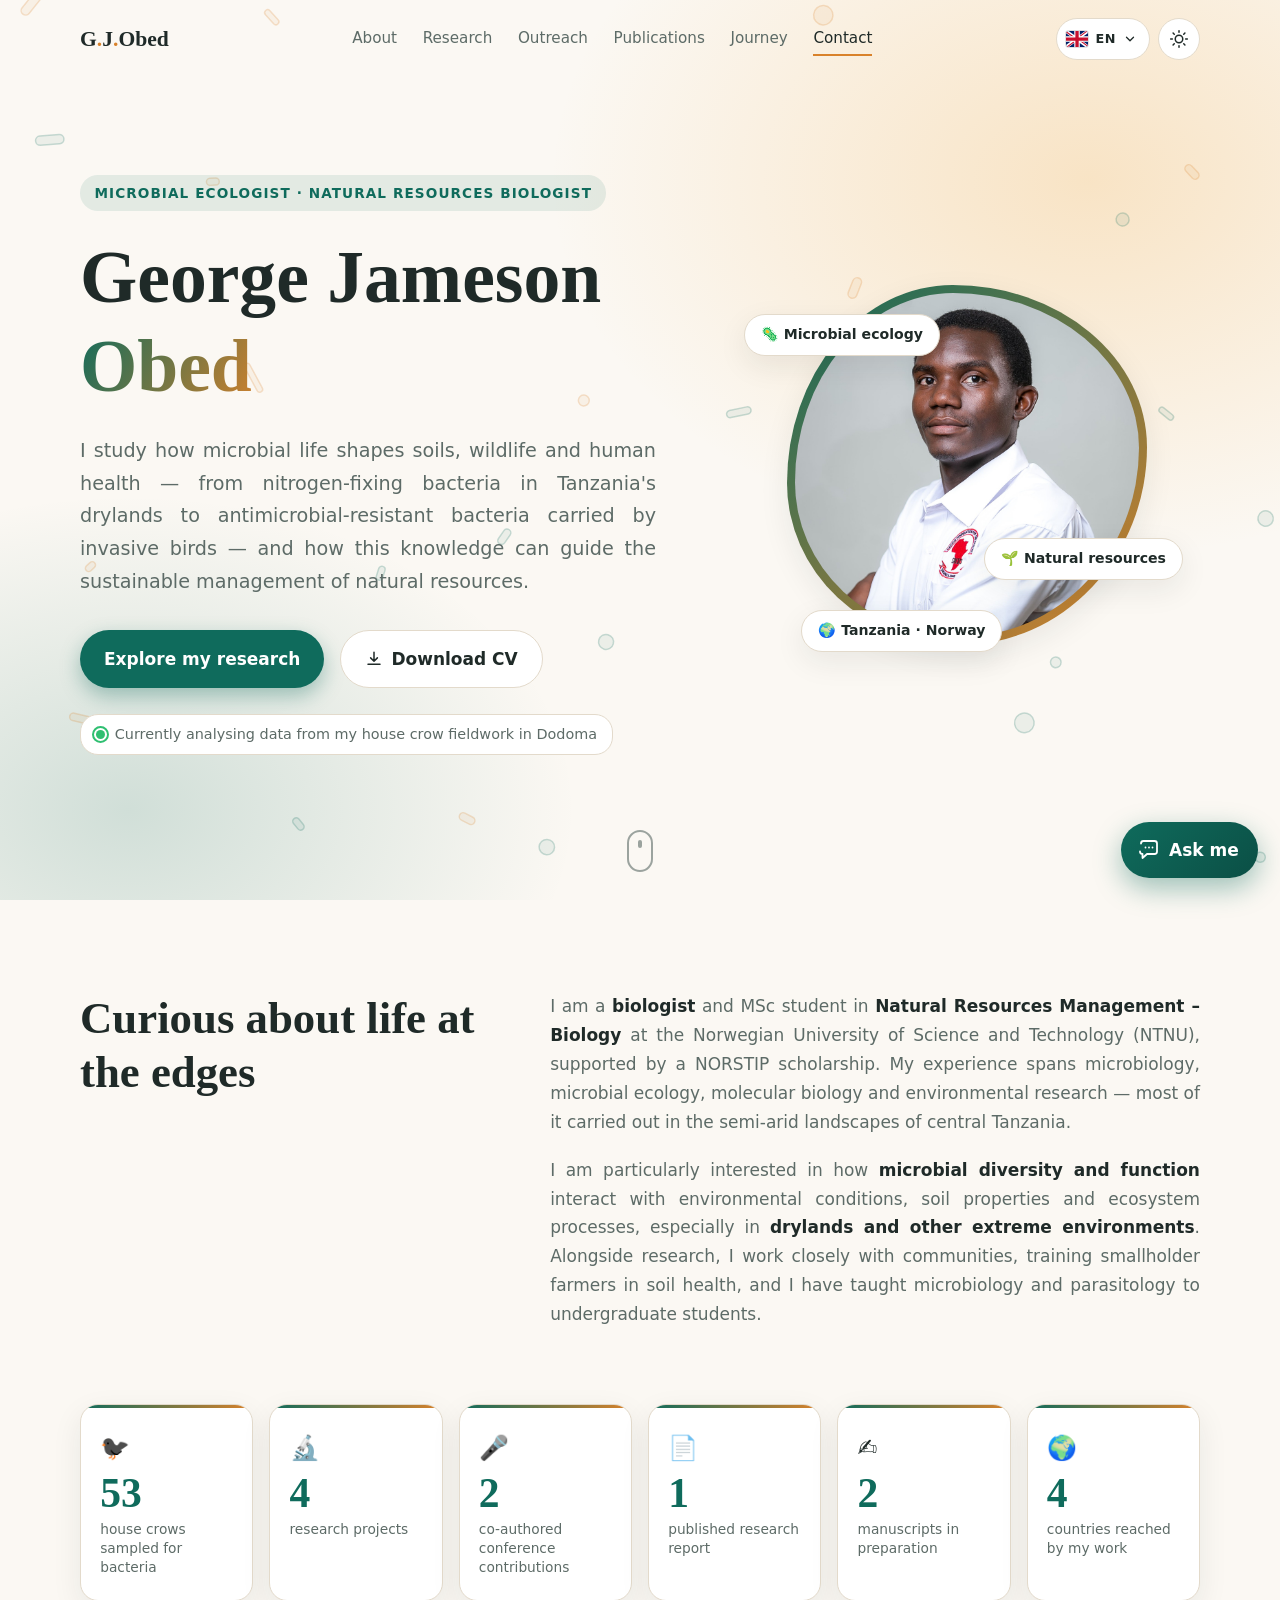
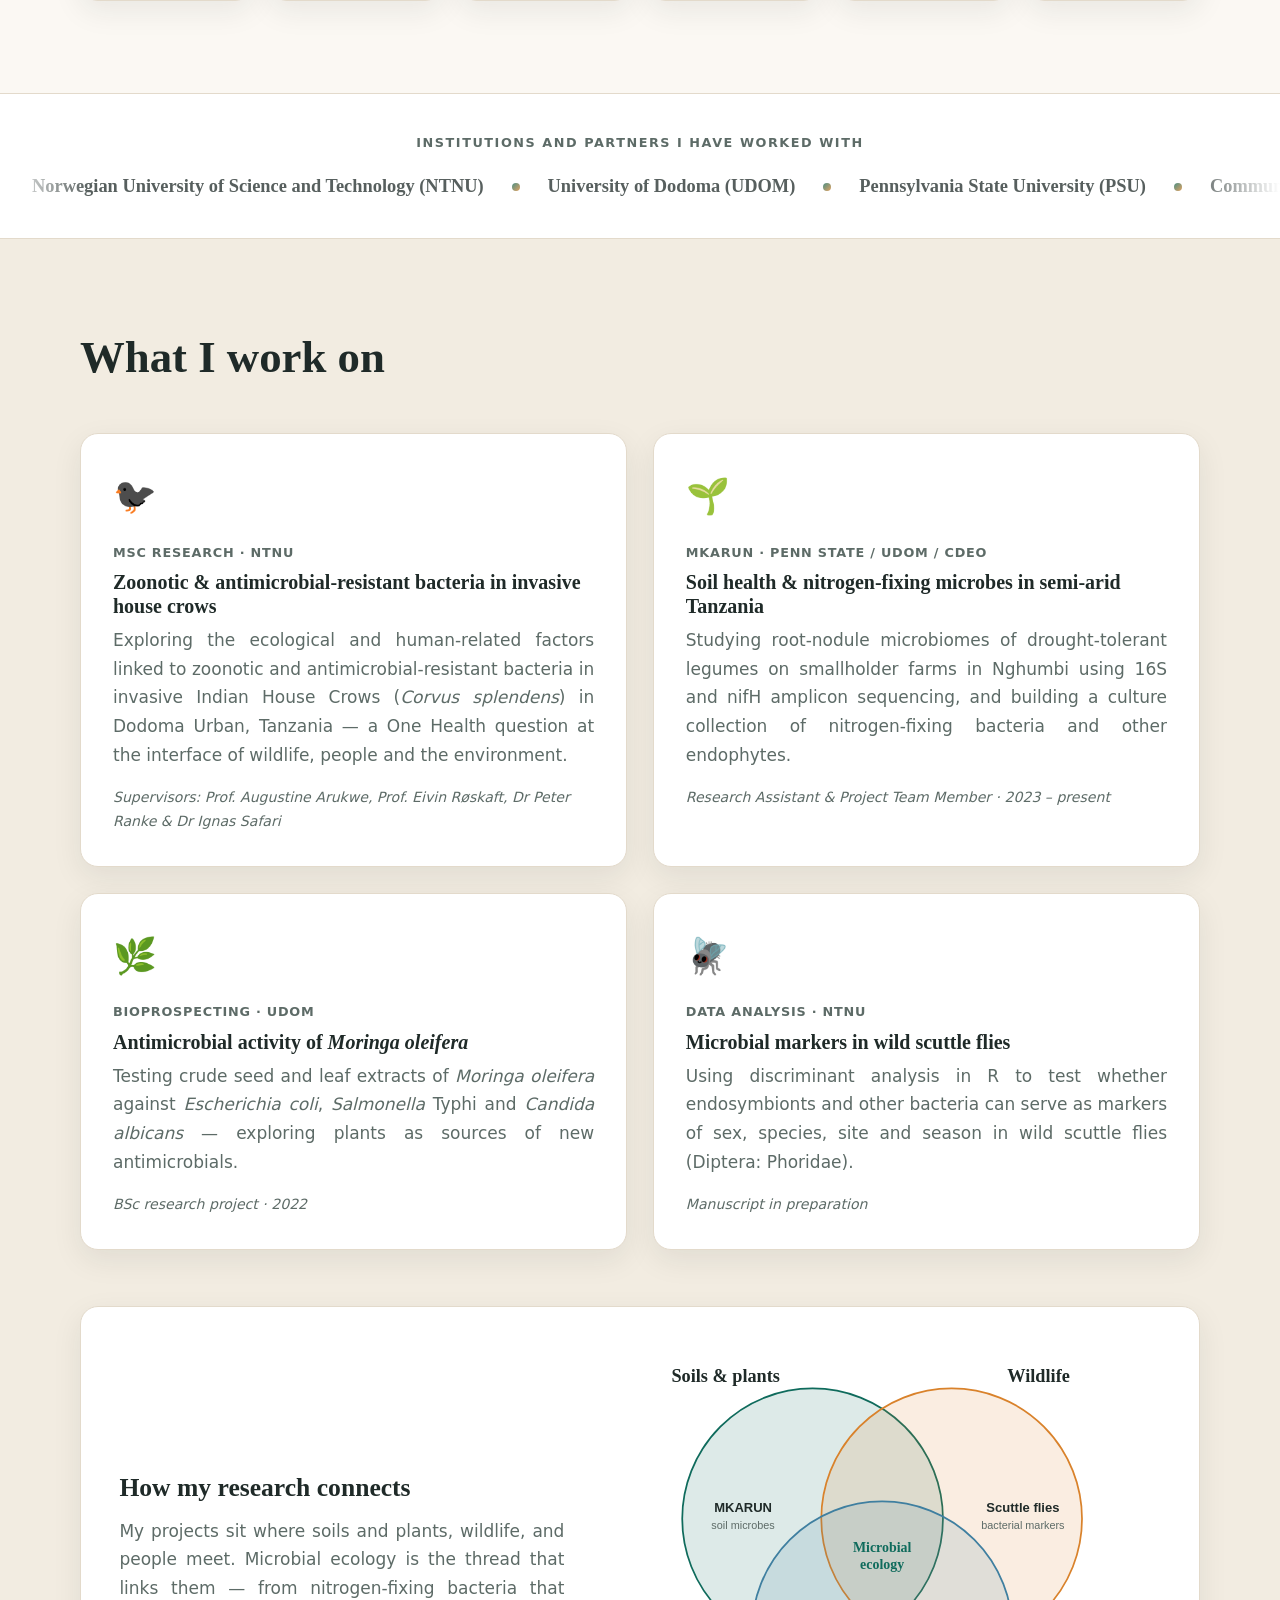
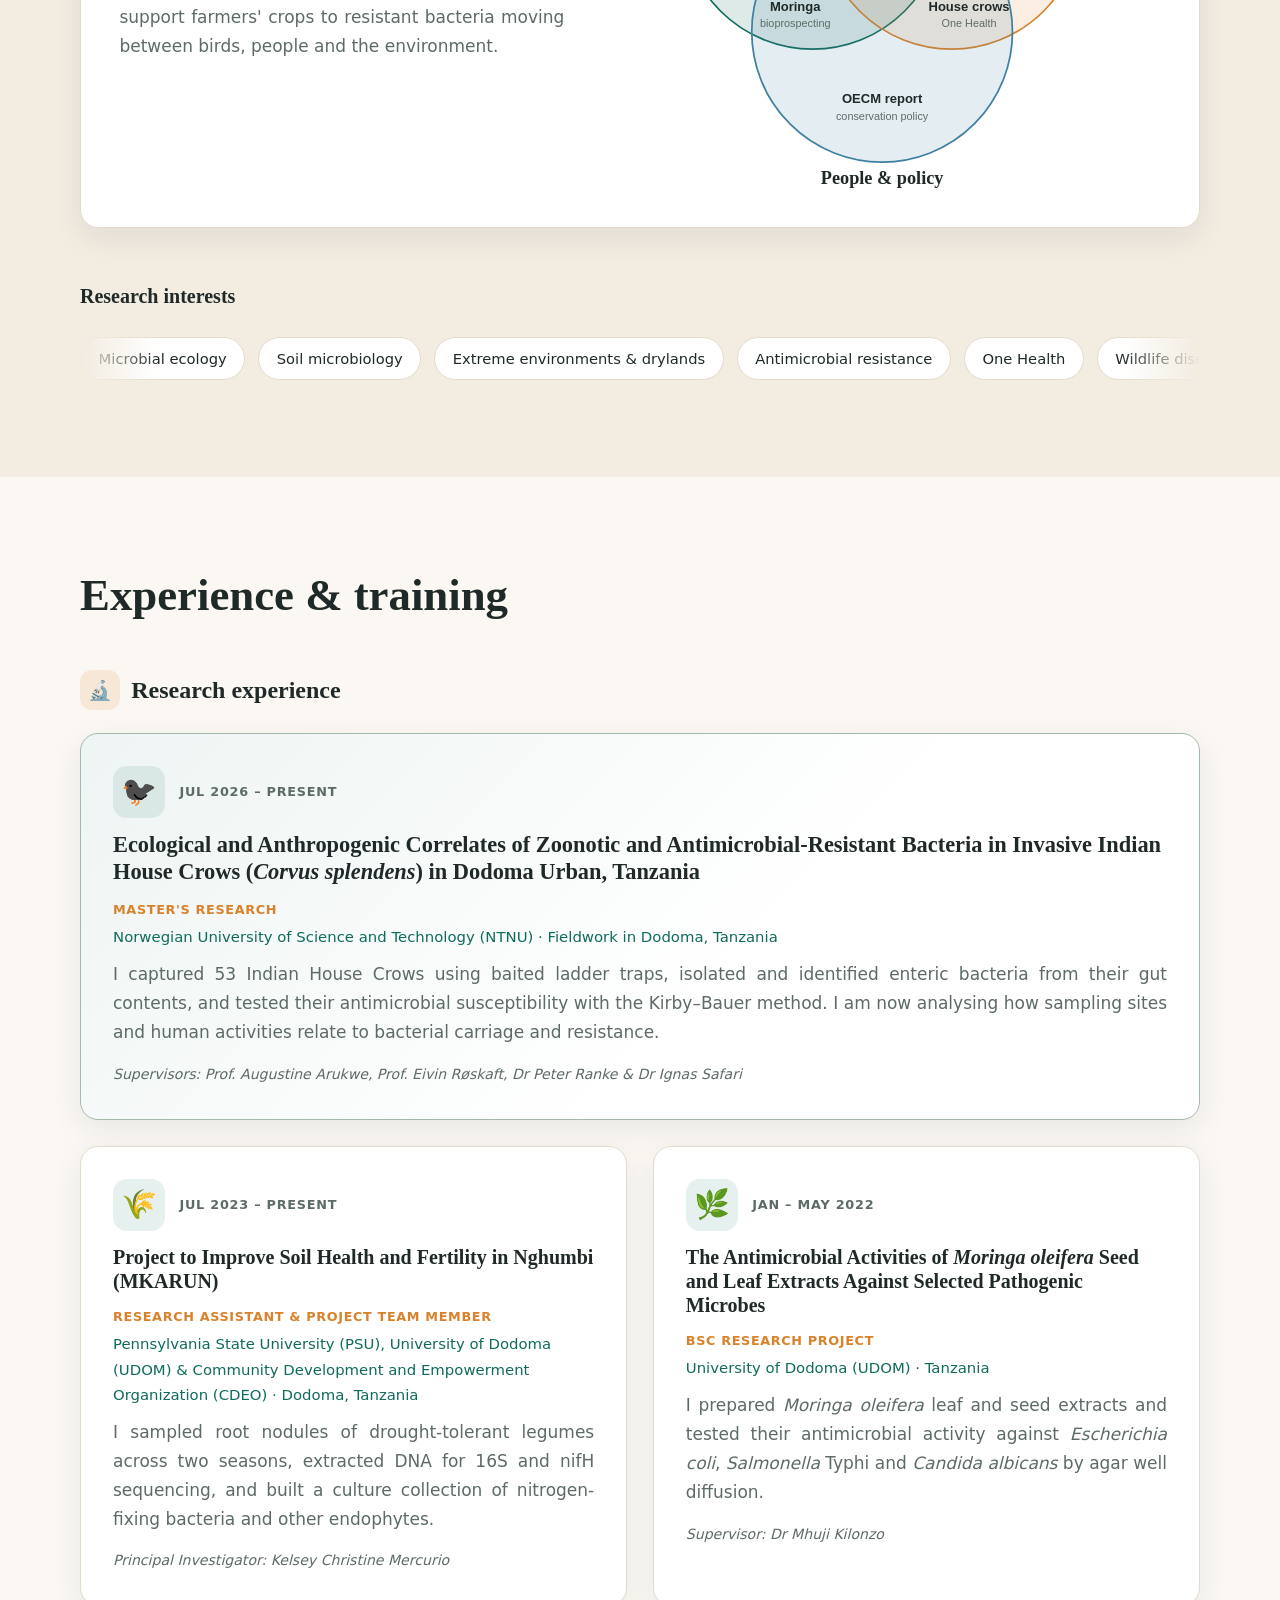
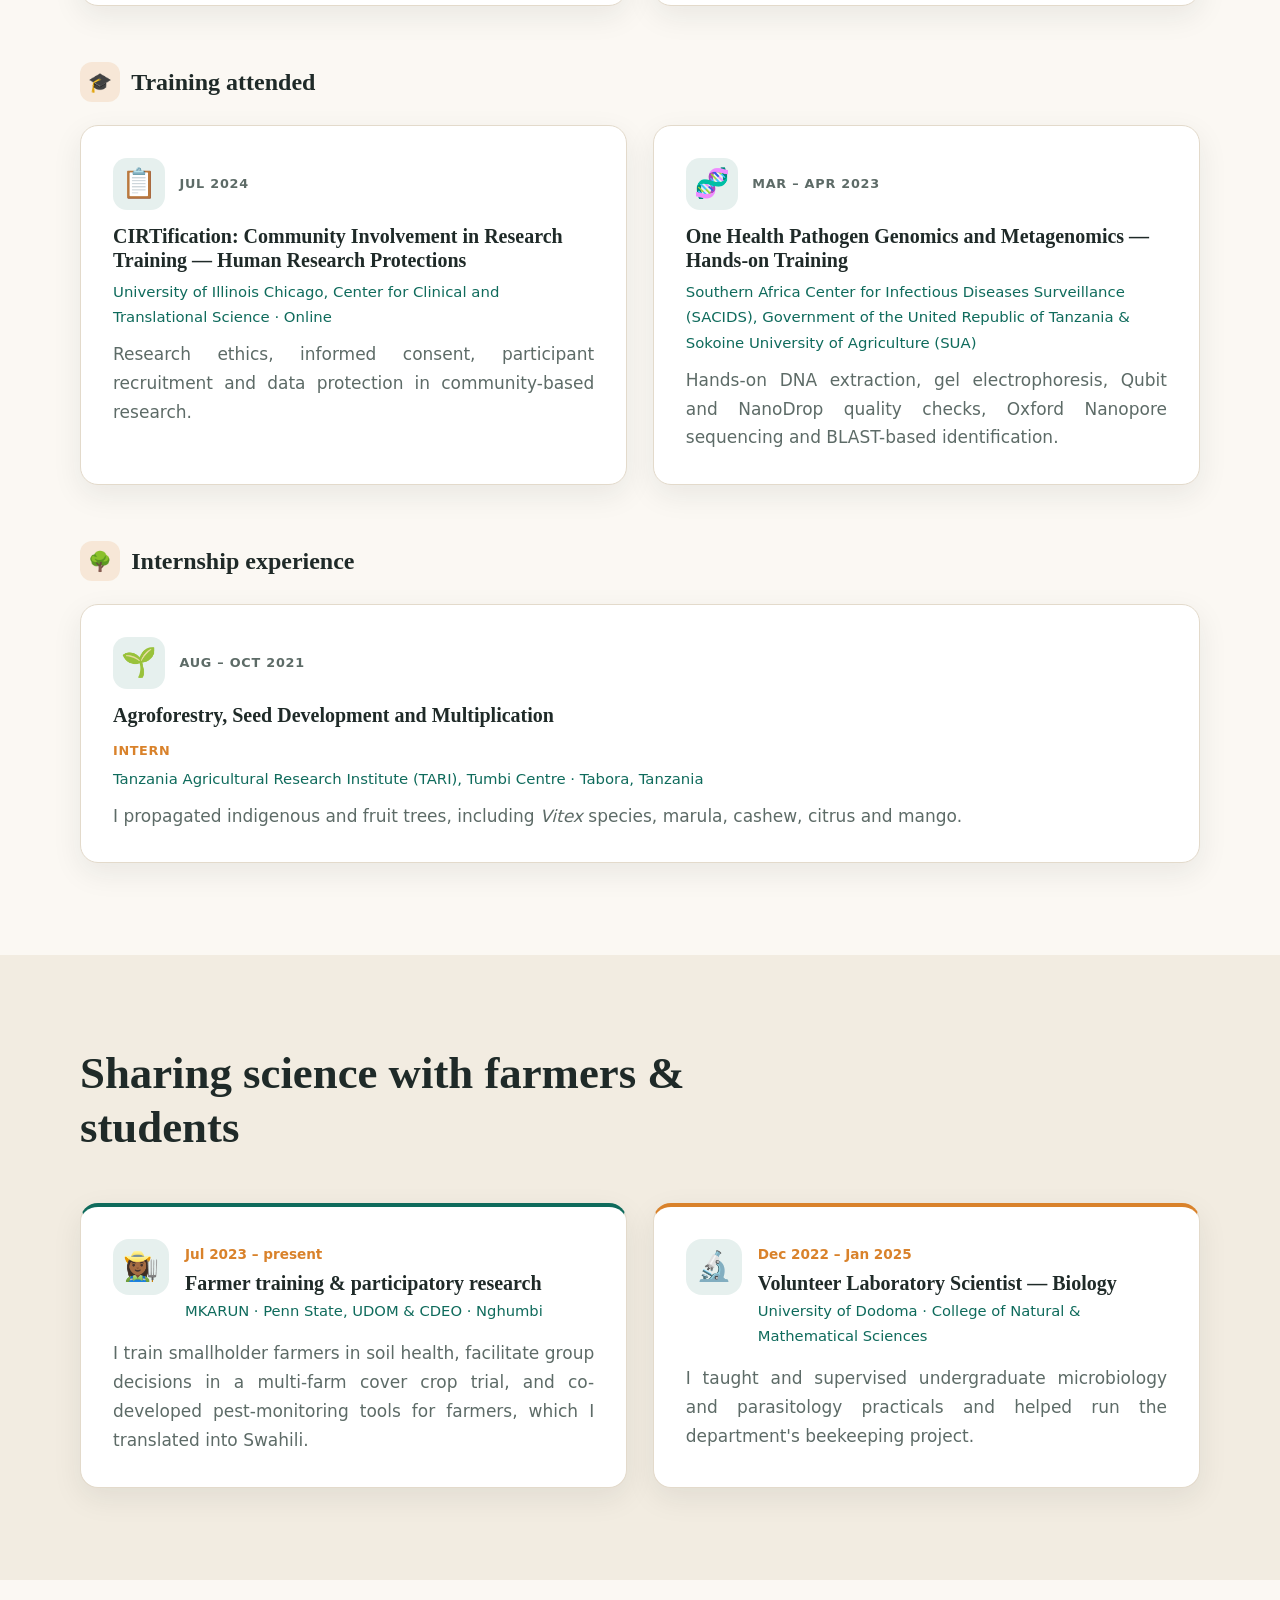
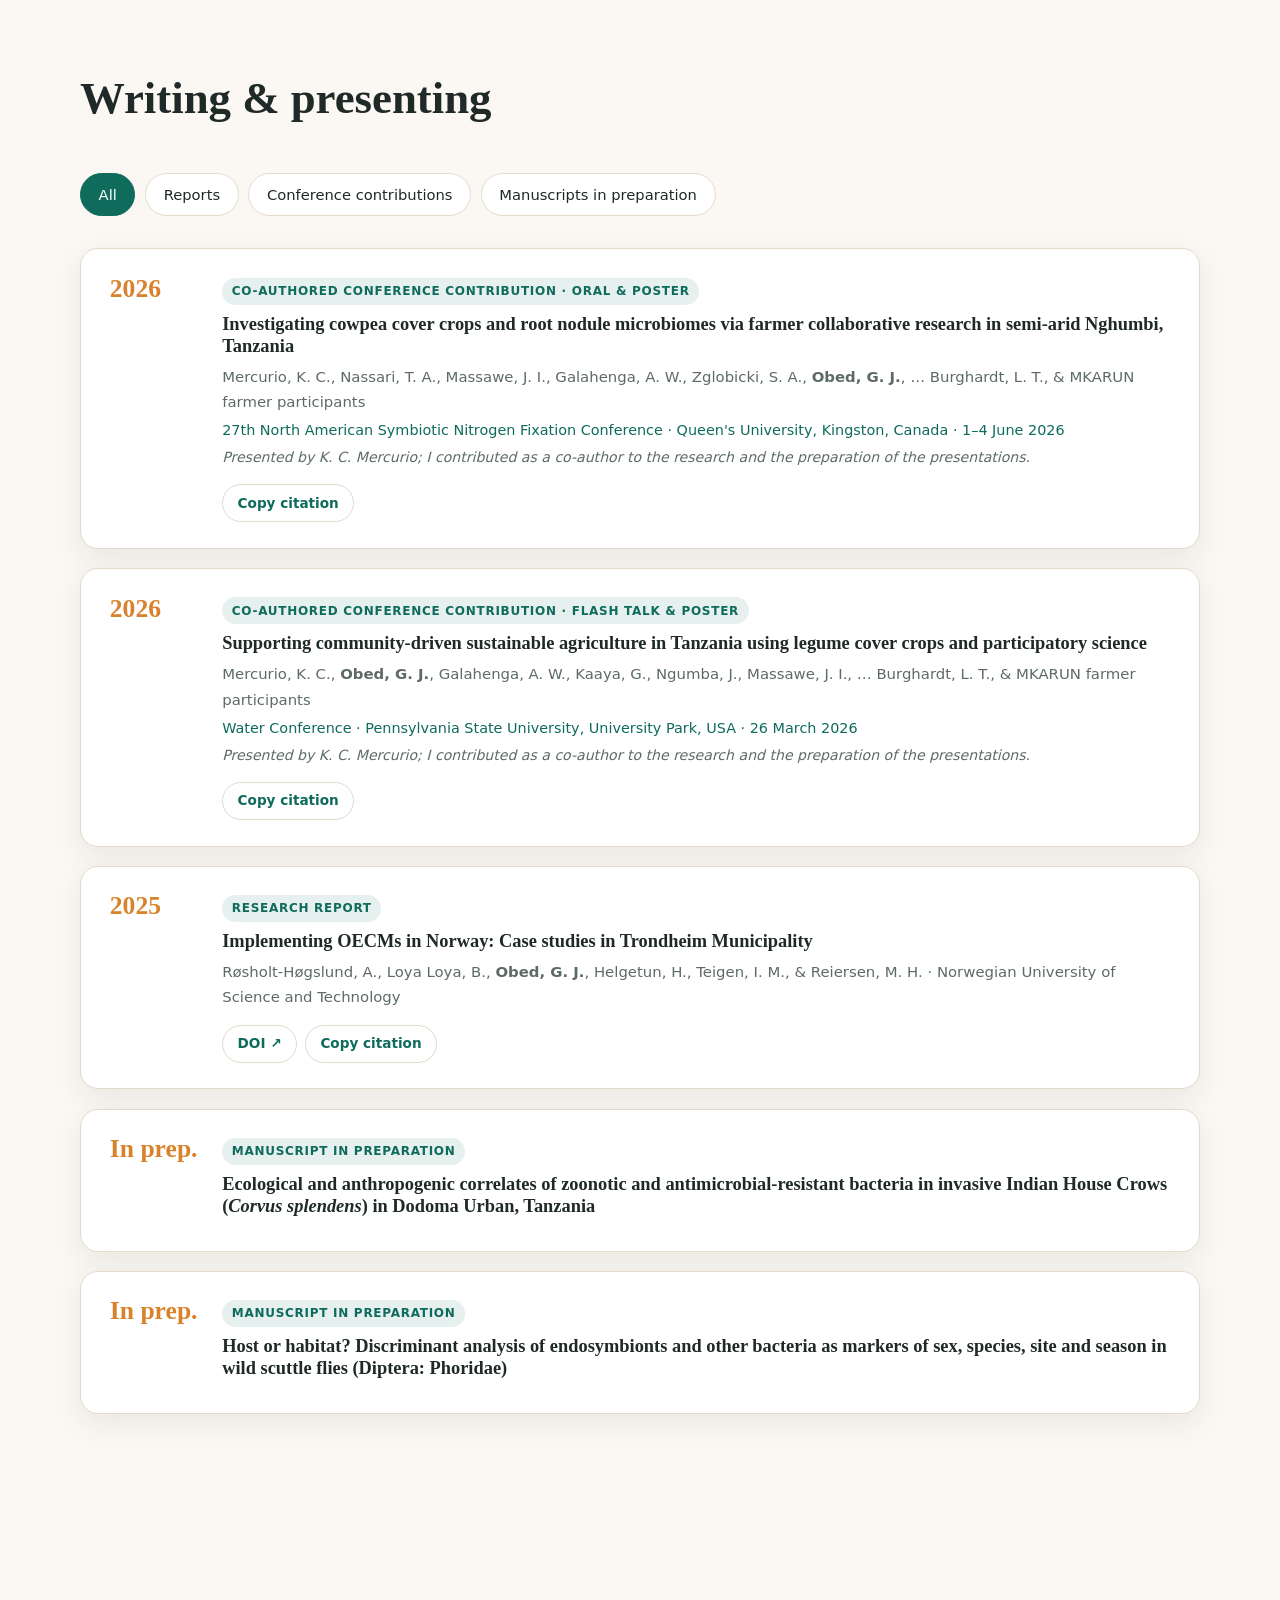
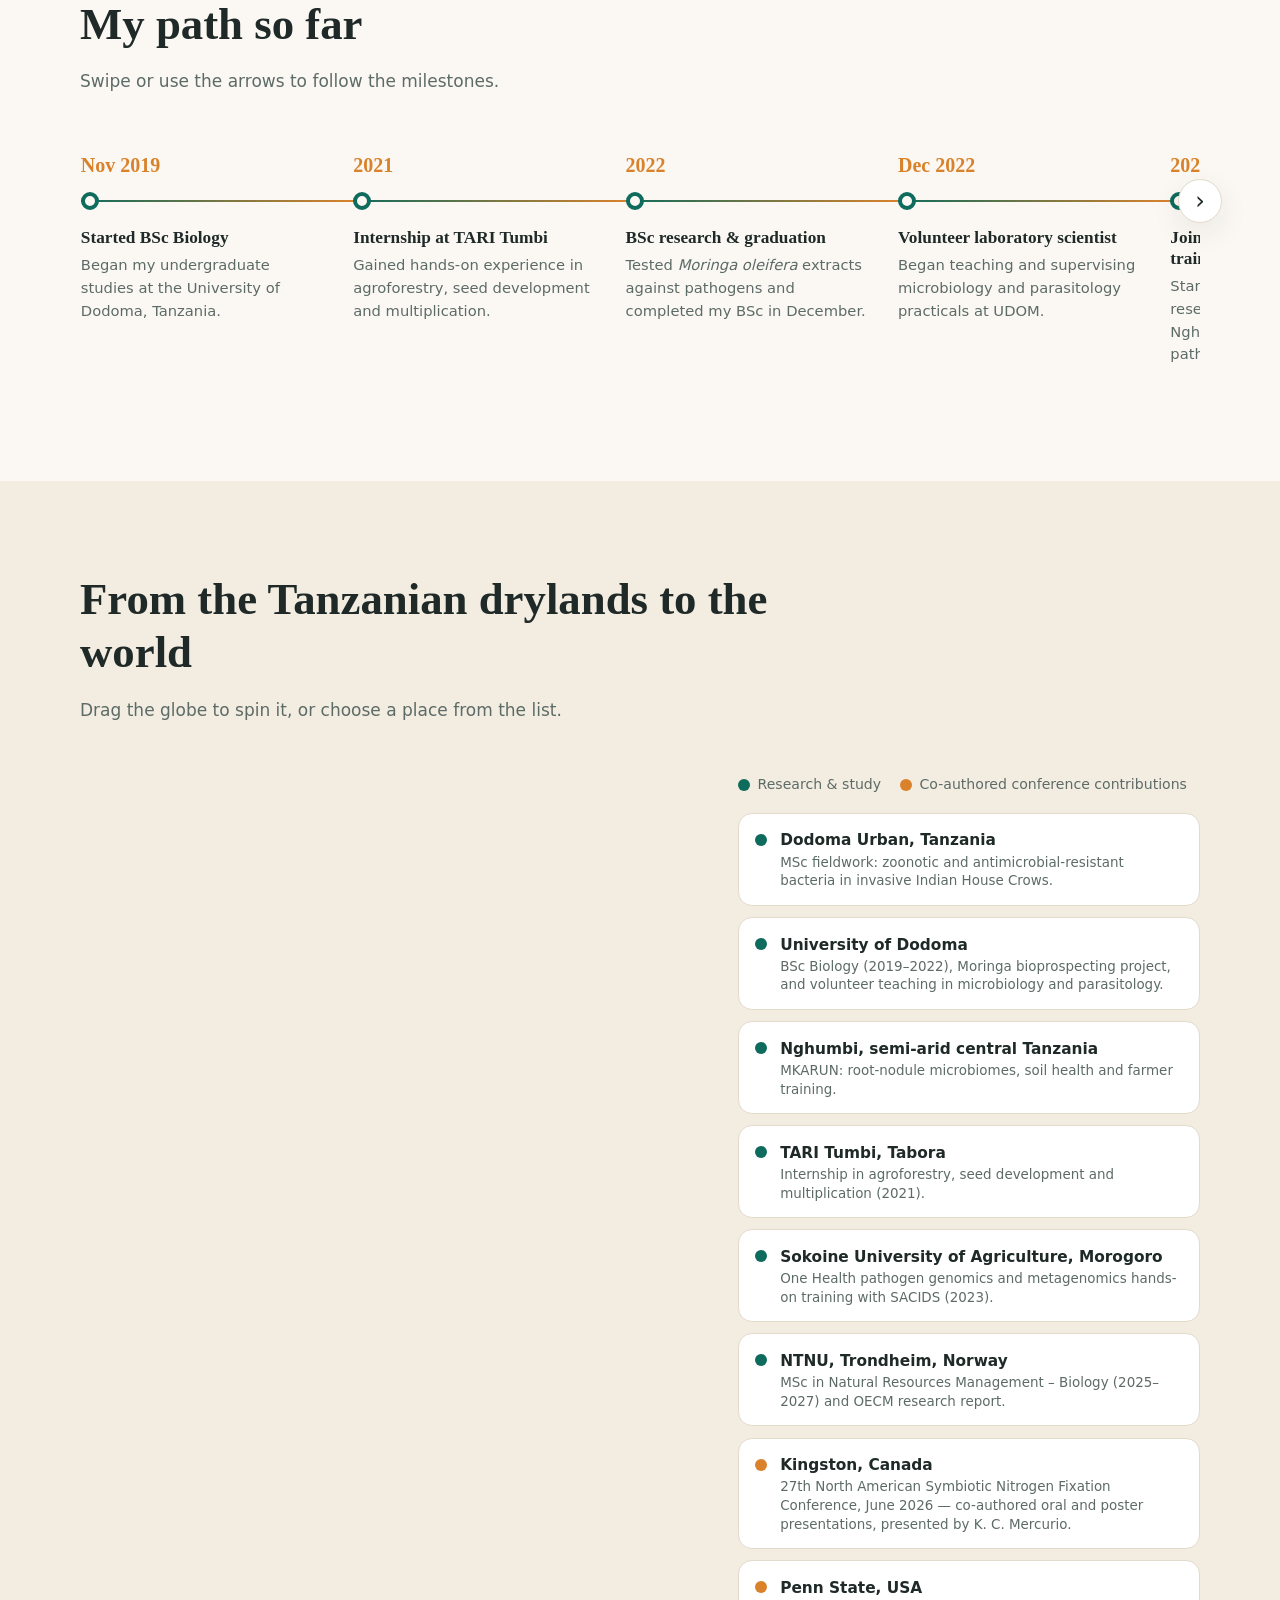
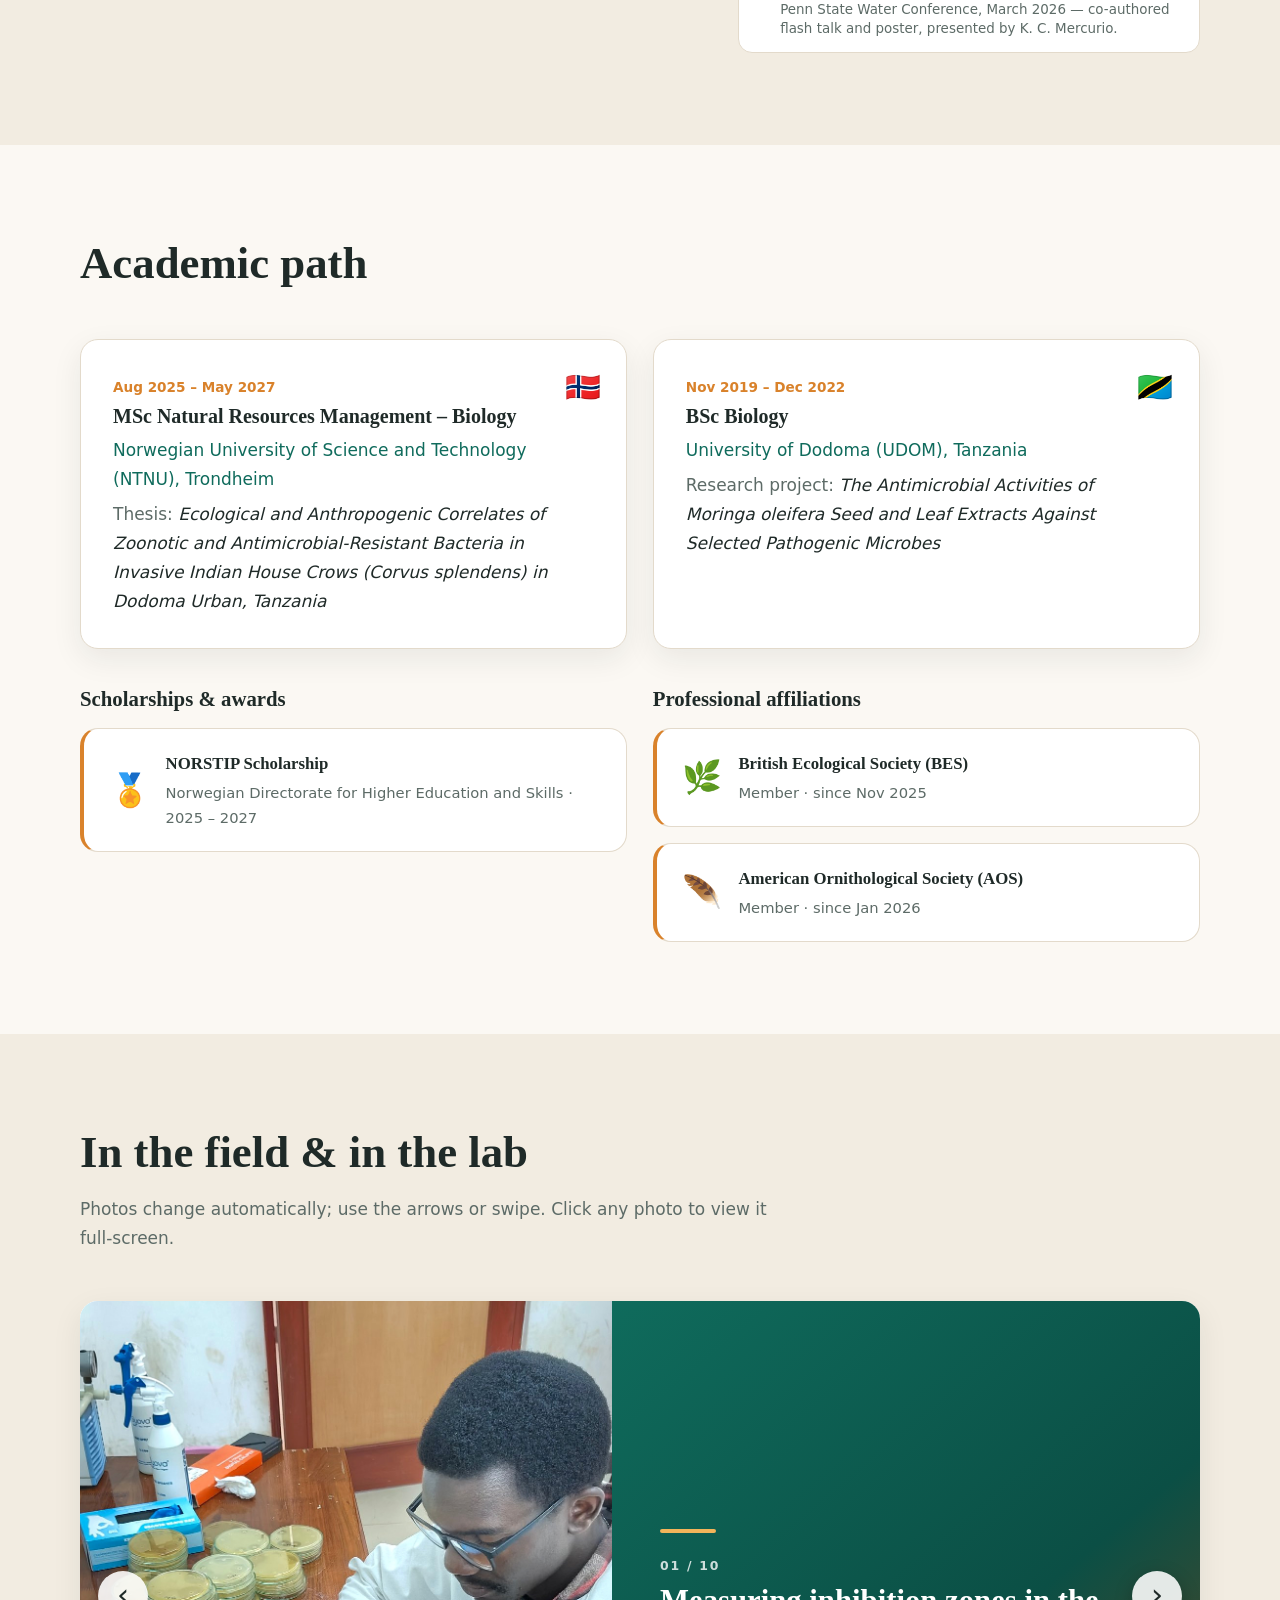
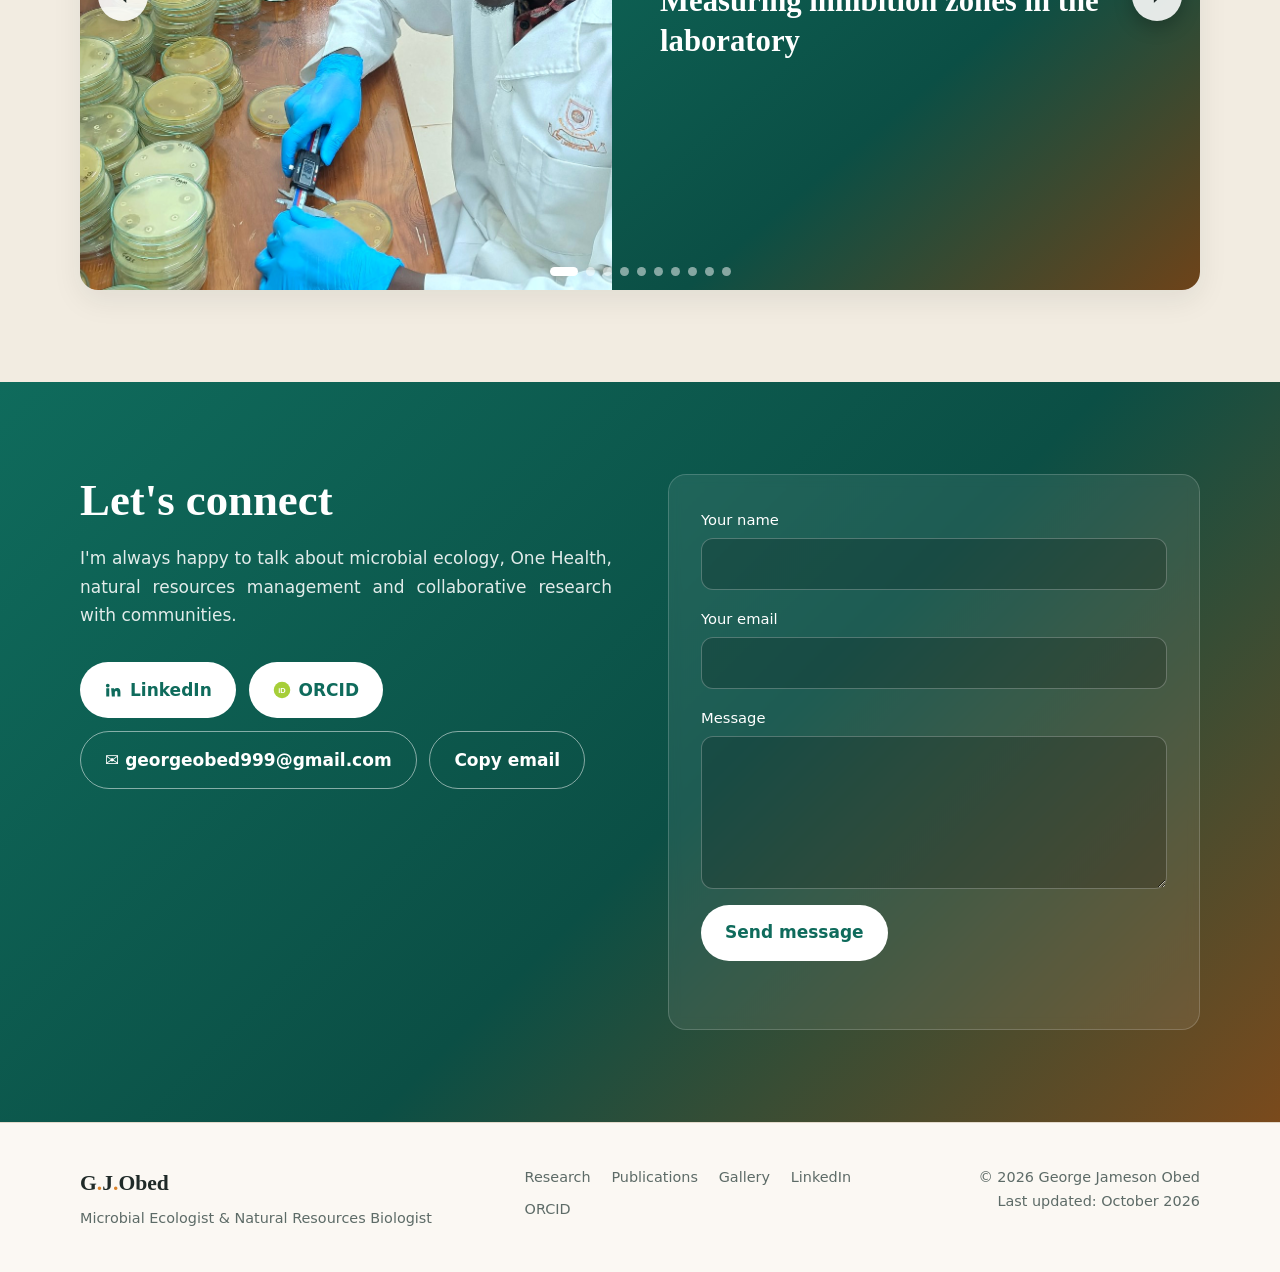
==== commit 50905bbd: "Add files via upload" ====
--- a/index.html
+++ b/index.html
@@ -185,15 +185,10 @@
         <ul class="marquee-track partners-track" data-marquee>
           <li>Norwegian University of Science and Technology (NTNU)</li>
           <li>University of Dodoma (UDOM)</li>
-          <li>Pennsylvania State University</li>
-          <li>CDEO</li>
-          <li>SACIDS</li>
-          <li>Sokoine University of Agriculture</li>
+          <li>Pennsylvania State University (PSU)</li>
+          <li>Community Development and Empowerment Organization (CDEO)</li>
           <li>Tanzania Agricultural Research Institute (TARI)</li>
-          <li>University of Illinois Chicago</li>
-          <li>British Ecological Society</li>
-          <li>American Ornithological Society</li>
-          <li>NORSTIP</li>
+          <li>British Ecological Society (BES)</li>
         </ul>
       </div>
     </section>
@@ -290,7 +285,6 @@
             <li data-i18n="chip4">Antimicrobial resistance</li>
             <li>One Health</li>
             <li data-i18n="chip5">Wildlife diseases</li>
-            <li data-i18n="chip6">Nitrogen fixation</li>
             <li data-i18n="chip7">Bioprospecting</li>
             <li data-i18n="chip8">Natural resources policy</li>
           </ul>
@@ -670,55 +664,45 @@
         <!-- To add a photo: put it in assets/gallery/ and copy one <figure class="g-item slide"> block. -->
         <div class="carousel reveal" id="carousel" aria-roledescription="carousel" aria-label="Photo gallery">
           <div class="car-track" id="carTrack">
-            <figure class="g-item slide" role="group" aria-roledescription="slide" aria-label="1 / 10">
-              <div class="slide-bg" style="background-image:url('assets/gallery/07-measuring-1200.jpg')"></div>
-              <button type="button"><img src="assets/gallery/07-measuring-1200.jpg" data-full="assets/gallery/07-measuring.jpg" alt="George measuring antibiotic inhibition zones with a digital caliper" loading="eager"></button>
-              <figcaption data-i18n="gal.c7">Measuring inhibition zones in the laboratory</figcaption>
+            <figure class="g-item slide portrait" role="group" aria-roledescription="slide" aria-label="1 / 10">
+              <button type="button"><img src="assets/gallery/07-measuring.jpg" data-full="assets/gallery/07-measuring.jpg" alt="George measuring antibiotic inhibition zones with a digital caliper" style="object-position:50% 36%" loading="eager"></button>
+              <figcaption><span class="slide-no" dir="ltr">01 / 10</span><span class="slide-cap" data-i18n="gal.c7">Measuring inhibition zones in the laboratory</span></figcaption>
             </figure>
             <figure class="g-item slide" role="group" aria-roledescription="slide" aria-label="2 / 10">
-              <div class="slide-bg" style="background-image:url('assets/gallery/02-crows-1200.jpg')"></div>
-              <button type="button"><img src="assets/gallery/02-crows-1200.jpg" data-full="assets/gallery/02-crows.jpg" alt="Indian House Crows foraging at a waste site in Dodoma Urban" loading="lazy"></button>
-              <figcaption data-i18n="gal.c2">Indian House Crows foraging at a waste site, Dodoma Urban</figcaption>
-            </figure>
-            <figure class="g-item slide" role="group" aria-roledescription="slide" aria-label="3 / 10">
-              <div class="slide-bg" style="background-image:url('assets/gallery/08-ast-1200.jpg')"></div>
-              <button type="button"><img src="assets/gallery/08-ast-1200.jpg" data-full="assets/gallery/08-ast.jpg" alt="Culture plate with antibiotic discs and inhibition zones" loading="lazy"></button>
-              <figcaption data-i18n="gal.c8">Antimicrobial susceptibility test (Kirby–Bauer disc diffusion)</figcaption>
-            </figure>
-            <figure class="g-item slide" role="group" aria-roledescription="slide" aria-label="4 / 10">
-              <div class="slide-bg" style="background-image:url('assets/gallery/09-biochem-1200.jpg')"></div>
-              <button type="button"><img src="assets/gallery/09-biochem-1200.jpg" data-full="assets/gallery/09-biochem.jpg" alt="Tray of biochemical test tubes showing colour reactions" loading="lazy"></button>
-              <figcaption data-i18n="gal.c9">Biochemical tests for identifying enteric bacteria</figcaption>
-            </figure>
-            <figure class="g-item slide" role="group" aria-roledescription="slide" aria-label="5 / 10">
-              <div class="slide-bg" style="background-image:url('assets/gallery/10-wastesite-1200.jpg')"></div>
-              <button type="button"><img src="assets/gallery/10-wastesite-1200.jpg" data-full="assets/gallery/10-wastesite.jpg" alt="Pile of burnt household waste beside a wall in Dodoma" loading="lazy"></button>
-              <figcaption data-i18n="gal.c10">A waste site in Dodoma Urban, where house crows forage</figcaption>
+              <button type="button"><img src="assets/gallery/02-crows-1200.jpg" srcset="assets/gallery/02-crows-1200.jpg 1200w, assets/gallery/02-crows.jpg 2576w" sizes="(max-width: 820px) 100vw, 1120px" data-full="assets/gallery/02-crows.jpg" alt="Indian House Crows foraging at a waste site in Dodoma Urban" style="object-position:50% 62%" loading="lazy"></button>
+              <figcaption><span class="slide-no" dir="ltr">02 / 10</span><span class="slide-cap" data-i18n="gal.c2">Indian House Crows foraging at a waste site, Dodoma Urban</span></figcaption>
+            </figure>
+            <figure class="g-item slide portrait" role="group" aria-roledescription="slide" aria-label="3 / 10">
+              <button type="button"><img src="assets/gallery/08-ast.jpg" data-full="assets/gallery/08-ast.jpg" alt="Culture plate with antibiotic discs and inhibition zones" style="object-position:50% 44%" loading="lazy"></button>
+              <figcaption><span class="slide-no" dir="ltr">03 / 10</span><span class="slide-cap" data-i18n="gal.c8">Antimicrobial susceptibility test (Kirby–Bauer disc diffusion)</span></figcaption>
+            </figure>
+            <figure class="g-item slide portrait" role="group" aria-roledescription="slide" aria-label="4 / 10">
+              <button type="button"><img src="assets/gallery/09-biochem.jpg" data-full="assets/gallery/09-biochem.jpg" alt="Tray of biochemical test tubes showing colour reactions" style="object-position:50% 42%" loading="lazy"></button>
+              <figcaption><span class="slide-no" dir="ltr">04 / 10</span><span class="slide-cap" data-i18n="gal.c9">Biochemical tests for identifying enteric bacteria</span></figcaption>
+            </figure>
+            <figure class="g-item slide portrait" role="group" aria-roledescription="slide" aria-label="5 / 10">
+              <button type="button"><img src="assets/gallery/10-wastesite.jpg" data-full="assets/gallery/10-wastesite.jpg" alt="Pile of household waste beside a wall in Dodoma" style="object-position:50% 55%" loading="lazy"></button>
+              <figcaption><span class="slide-no" dir="ltr">05 / 10</span><span class="slide-cap" data-i18n="gal.c10">A waste site in Dodoma Urban, where house crows forage</span></figcaption>
             </figure>
             <figure class="g-item slide" role="group" aria-roledescription="slide" aria-label="6 / 10">
-              <div class="slide-bg" style="background-image:url('assets/gallery/05-colonies-1200.jpg')"></div>
-              <button type="button"><img src="assets/gallery/05-colonies-1200.jpg" data-full="assets/gallery/05-colonies.jpg" alt="Bacterial colonies growing on a culture plate" loading="lazy"></button>
-              <figcaption data-i18n="gal.c5">Bacterial colonies on a culture plate</figcaption>
+              <button type="button"><img src="assets/gallery/05-colonies-1200.jpg" srcset="assets/gallery/05-colonies-1200.jpg 1200w, assets/gallery/05-colonies.jpg 2576w" sizes="(max-width: 820px) 100vw, 1120px" data-full="assets/gallery/05-colonies.jpg" alt="Bacterial colonies growing on a culture plate" style="object-position:50% 50%" loading="lazy"></button>
+              <figcaption><span class="slide-no" dir="ltr">06 / 10</span><span class="slide-cap" data-i18n="gal.c5">Bacterial colonies on a culture plate</span></figcaption>
             </figure>
             <figure class="g-item slide" role="group" aria-roledescription="slide" aria-label="7 / 10">
-              <div class="slide-bg" style="background-image:url('assets/gallery/03-plates-1200.jpg')"></div>
-              <button type="button"><img src="assets/gallery/03-plates-1200.jpg" data-full="assets/gallery/03-plates.jpg" alt="Preparing culture media plates in a biosafety cabinet" loading="lazy"></button>
-              <figcaption data-i18n="gal.c3">Preparing culture media plates in the laboratory</figcaption>
+              <button type="button"><img src="assets/gallery/03-plates-1200.jpg" srcset="assets/gallery/03-plates-1200.jpg 1200w, assets/gallery/03-plates.jpg 2576w" sizes="(max-width: 820px) 100vw, 1120px" data-full="assets/gallery/03-plates.jpg" alt="Preparing culture media plates in a biosafety cabinet" style="object-position:50% 55%" loading="lazy"></button>
+              <figcaption><span class="slide-no" dir="ltr">07 / 10</span><span class="slide-cap" data-i18n="gal.c3">Preparing culture media plates in the laboratory</span></figcaption>
             </figure>
             <figure class="g-item slide" role="group" aria-roledescription="slide" aria-label="8 / 10">
-              <div class="slide-bg" style="background-image:url('assets/gallery/01-drylands-1200.jpg')"></div>
-              <button type="button"><img src="assets/gallery/01-drylands-1200.jpg" data-full="assets/gallery/01-drylands.jpg" alt="Semi-arid landscape overlooking Dodoma, Tanzania" loading="lazy"></button>
-              <figcaption data-i18n="gal.c1">Semi-arid landscape overlooking Dodoma</figcaption>
+              <button type="button"><img src="assets/gallery/01-drylands-1200.jpg" srcset="assets/gallery/01-drylands-1200.jpg 1200w, assets/gallery/01-drylands.jpg 2576w" sizes="(max-width: 820px) 100vw, 1120px" data-full="assets/gallery/01-drylands.jpg" alt="Semi-arid landscape overlooking Dodoma, Tanzania" style="object-position:50% 55%" loading="lazy"></button>
+              <figcaption><span class="slide-no" dir="ltr">08 / 10</span><span class="slide-cap" data-i18n="gal.c1">Semi-arid landscape overlooking Dodoma</span></figcaption>
             </figure>
             <figure class="g-item slide" role="group" aria-roledescription="slide" aria-label="9 / 10">
-              <div class="slide-bg" style="background-image:url('assets/gallery/04-dodoma-1200.jpg')"></div>
-              <button type="button"><img src="assets/gallery/04-dodoma-1200.jpg" data-full="assets/gallery/04-dodoma.jpg" alt="Dodoma city during the dry season" loading="lazy"></button>
-              <figcaption data-i18n="gal.c4">Dodoma city in the dry season</figcaption>
+              <button type="button"><img src="assets/gallery/04-dodoma-1200.jpg" srcset="assets/gallery/04-dodoma-1200.jpg 1200w, assets/gallery/04-dodoma.jpg 2576w" sizes="(max-width: 820px) 100vw, 1120px" data-full="assets/gallery/04-dodoma.jpg" alt="Dodoma city during the dry season" style="object-position:50% 50%" loading="lazy"></button>
+              <figcaption><span class="slide-no" dir="ltr">09 / 10</span><span class="slide-cap" data-i18n="gal.c4">Dodoma city in the dry season</span></figcaption>
             </figure>
             <figure class="g-item slide" role="group" aria-roledescription="slide" aria-label="10 / 10">
-              <div class="slide-bg" style="background-image:url('assets/gallery/06-ntnu-1200.jpg')"></div>
-              <button type="button"><img src="assets/gallery/06-ntnu-1200.jpg" data-full="assets/gallery/06-ntnu.jpg" alt="NTNU main building at Gløshaugen, Trondheim, Norway" loading="lazy"></button>
-              <figcaption data-i18n="gal.c6">NTNU's main building at Gløshaugen, Trondheim</figcaption>
+              <button type="button"><img src="assets/gallery/06-ntnu-1200.jpg" srcset="assets/gallery/06-ntnu-1200.jpg 1200w, assets/gallery/06-ntnu.jpg 2576w" sizes="(max-width: 820px) 100vw, 1120px" data-full="assets/gallery/06-ntnu.jpg" alt="NTNU main building at Gløshaugen, Trondheim, Norway" style="object-position:50% 40%" loading="lazy"></button>
+              <figcaption><span class="slide-no" dir="ltr">10 / 10</span><span class="slide-cap" data-i18n="gal.c6">NTNU's main building at Gløshaugen, Trondheim</span></figcaption>
             </figure>
           </div>
           <button class="car-btn car-prev" id="carPrev" type="button" aria-label="Previous photo">‹</button>
--- a/style.css
+++ b/style.css
@@ -803,11 +803,19 @@
    VERSION 8: motion, sliding gallery, justified text
    ========================================================= */
 
-/* Justified paragraphs */
-.lead, .about-text p, .o-text, .connect-text p, .contact-text p, .j-item p,
-.card p:not(.card-tag):not(.card-role):not(.card-org):not(.card-meta) {
-  text-align: justify; -webkit-hyphens: auto; hyphens: auto; text-justify: inter-word;
-}
+/* Paragraph alignment: justified on wide screens (like printed journals),
+   left-aligned on phones where narrow columns would leave large gaps between words */
+@media (min-width: 821px) {
+  .lead, .about-text p, .o-text, .connect-text p, .contact-text p,
+  .card p:not(.card-tag):not(.card-role):not(.card-org):not(.card-meta) {
+    text-align: justify; text-justify: inter-word; -webkit-hyphens: auto; hyphens: auto; hyphenate-limit-chars: 7 3 3;
+  }
+}
+@media (max-width: 820px) {
+  .lead, .about-text p, .o-text, .connect-text p, .contact-text p, .j-item p,
+  .card p:not(.card-tag):not(.card-role):not(.card-org):not(.card-meta) { text-align: start; hyphens: manual; }
+}
+.j-item p { text-align: start; }
 
 /* Cards slide in from the left and right */
 .cards > .reveal:nth-child(odd):not(.visible),
@@ -900,3 +908,43 @@
 /* Slightly tighter spacing between sections */
 .section { padding: 92px 0; }
 @media (max-width: 820px) { .section { padding: 68px 0; } }
+
+/* ---------- Gallery slides: no dark side areas ---------- */
+.slide-bg { display: none; }
+.carousel { background: var(--surface); }
+.g-item.slide { height: clamp(380px, 46vw, 600px); background: var(--surface); }
+.g-item.slide button { display: block; }
+.g-item.slide img {
+  width: 100%; height: 100%; max-width: none; max-height: none; object-fit: cover; box-shadow: none;
+  transition: transform 6s ease;
+}
+.g-item.slide:hover img { transform: none; }
+.g-item.slide.is-active img { transform: scale(1.05); }          /* slow, gentle zoom on the photo shown */
+.g-item.slide figcaption { text-align: start; padding: 4rem 2rem 3rem; display: flex; flex-direction: column; gap: .35rem; }
+.slide-no { font-size: .78rem; font-weight: 600; letter-spacing: .14em; opacity: .8; }
+.slide-cap { font-family: "Fraunces", Georgia, serif; font-size: clamp(1.05rem, 1.8vw, 1.45rem); font-weight: 600; line-height: 1.3; max-width: 40rem; }
+:lang(ar) .slide-cap { font-family: "Noto Sans Arabic", sans-serif; } :lang(zh-CN) .slide-cap { font-family: "Noto Sans SC", sans-serif; }
+
+/* Tall (portrait) photos: photo on one side, caption panel on the other */
+@media (min-width: 821px) {
+  .g-item.slide.portrait { display: grid; grid-template-columns: minmax(0, 0.95fr) minmax(0, 1.05fr); }
+  .g-item.slide.portrait button { grid-column: 1; height: 100%; }
+  .g-item.slide.portrait figcaption {
+    position: static; grid-column: 2; justify-content: center; padding: 3rem 3.5rem;
+    background: linear-gradient(140deg, #0f6b5c, #0b4f45 60%, #6e4319); color: #fff;
+  }
+  .g-item.slide.portrait figcaption::before {
+    content: ""; width: 56px; height: 4px; border-radius: 4px; margin-bottom: 1rem; background: #f2b45a;
+  }
+  .g-item.slide.portrait .slide-cap { font-size: clamp(1.4rem, 2.4vw, 2rem); }
+}
+@media (max-width: 820px) {
+  .g-item.slide { height: 380px; }
+  .g-item.slide figcaption { padding: 3rem 1.2rem 2.4rem; }
+}
+@media (min-width: 821px) {
+  .g-item.slide.portrait { grid-template-rows: minmax(0, 1fr); }
+  .g-item.slide.portrait button, .g-item.slide.portrait figcaption { min-height: 0; height: 100%; overflow: hidden; }
+}
+@media (min-width: 821px) { .g-item.slide.portrait figcaption { padding-inline: 3rem 5.5rem; } }
+[dir="rtl"] .slide-no { align-self: flex-end; }
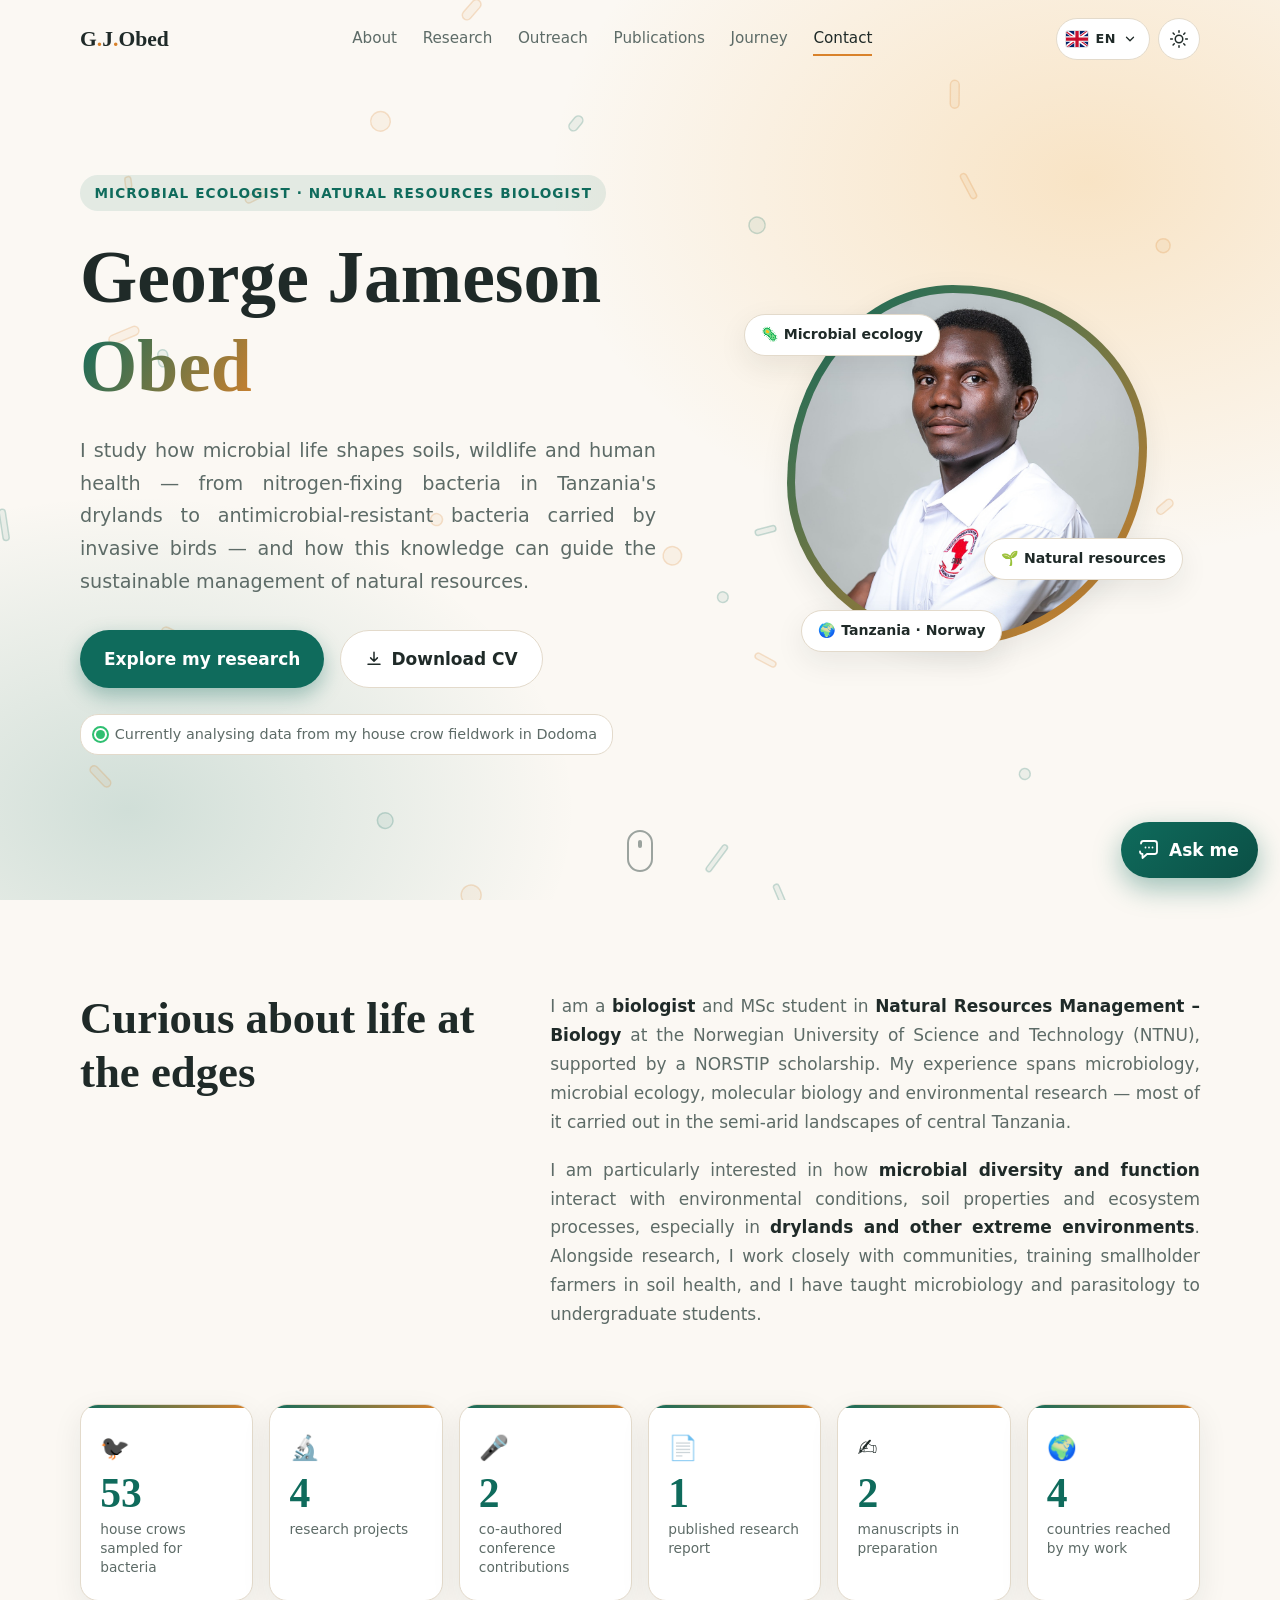
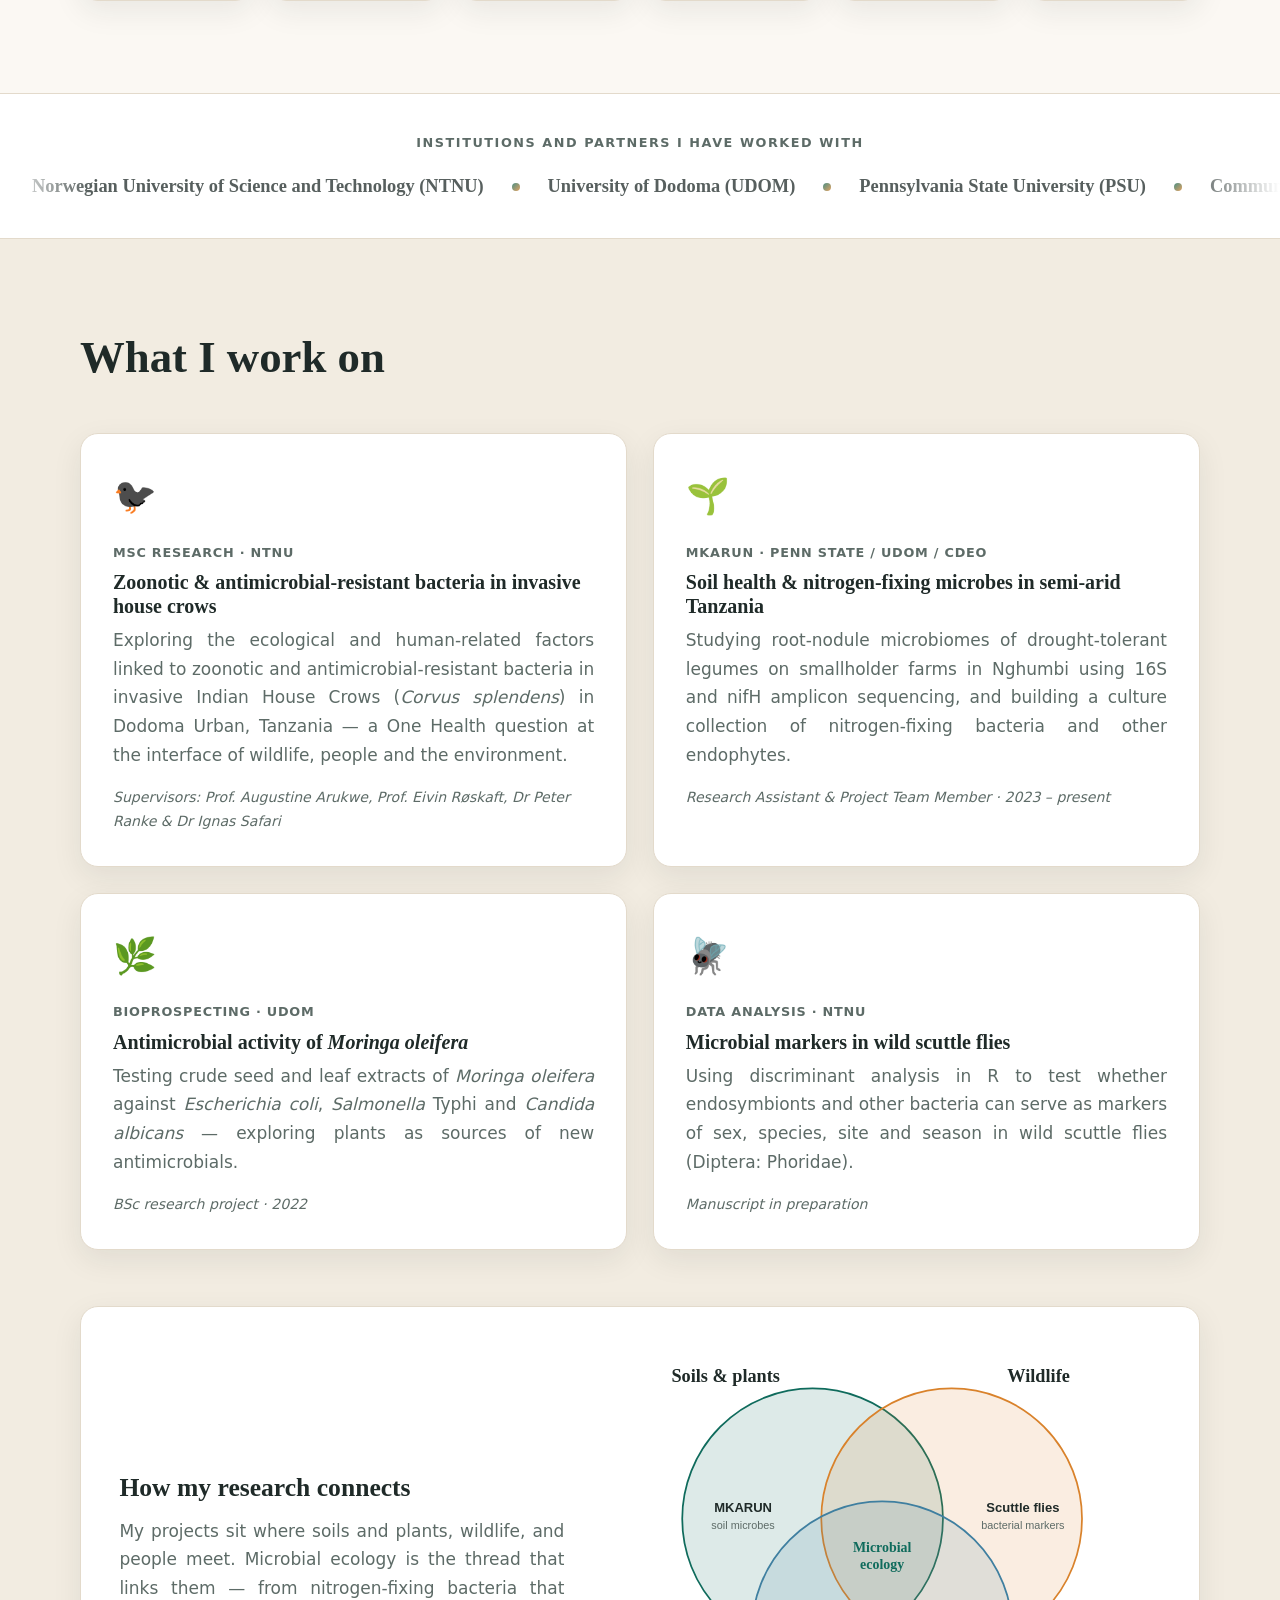
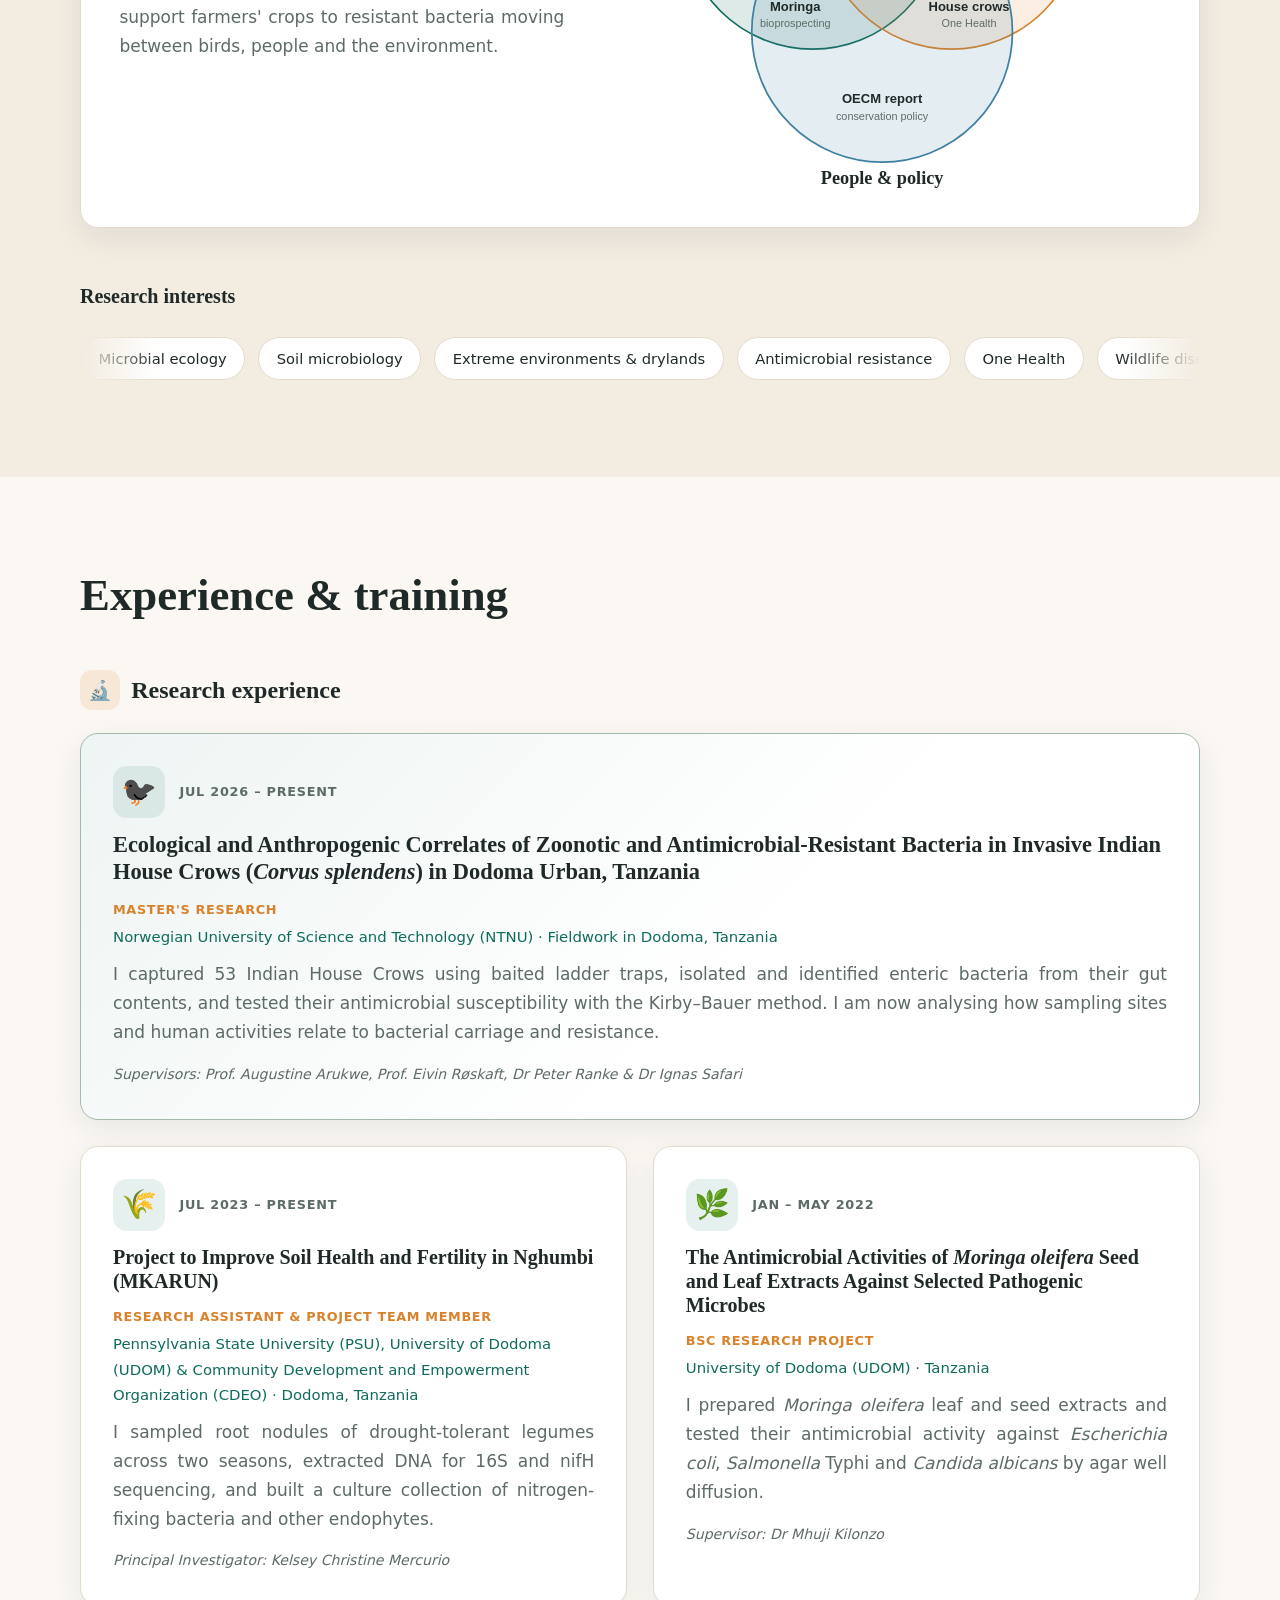
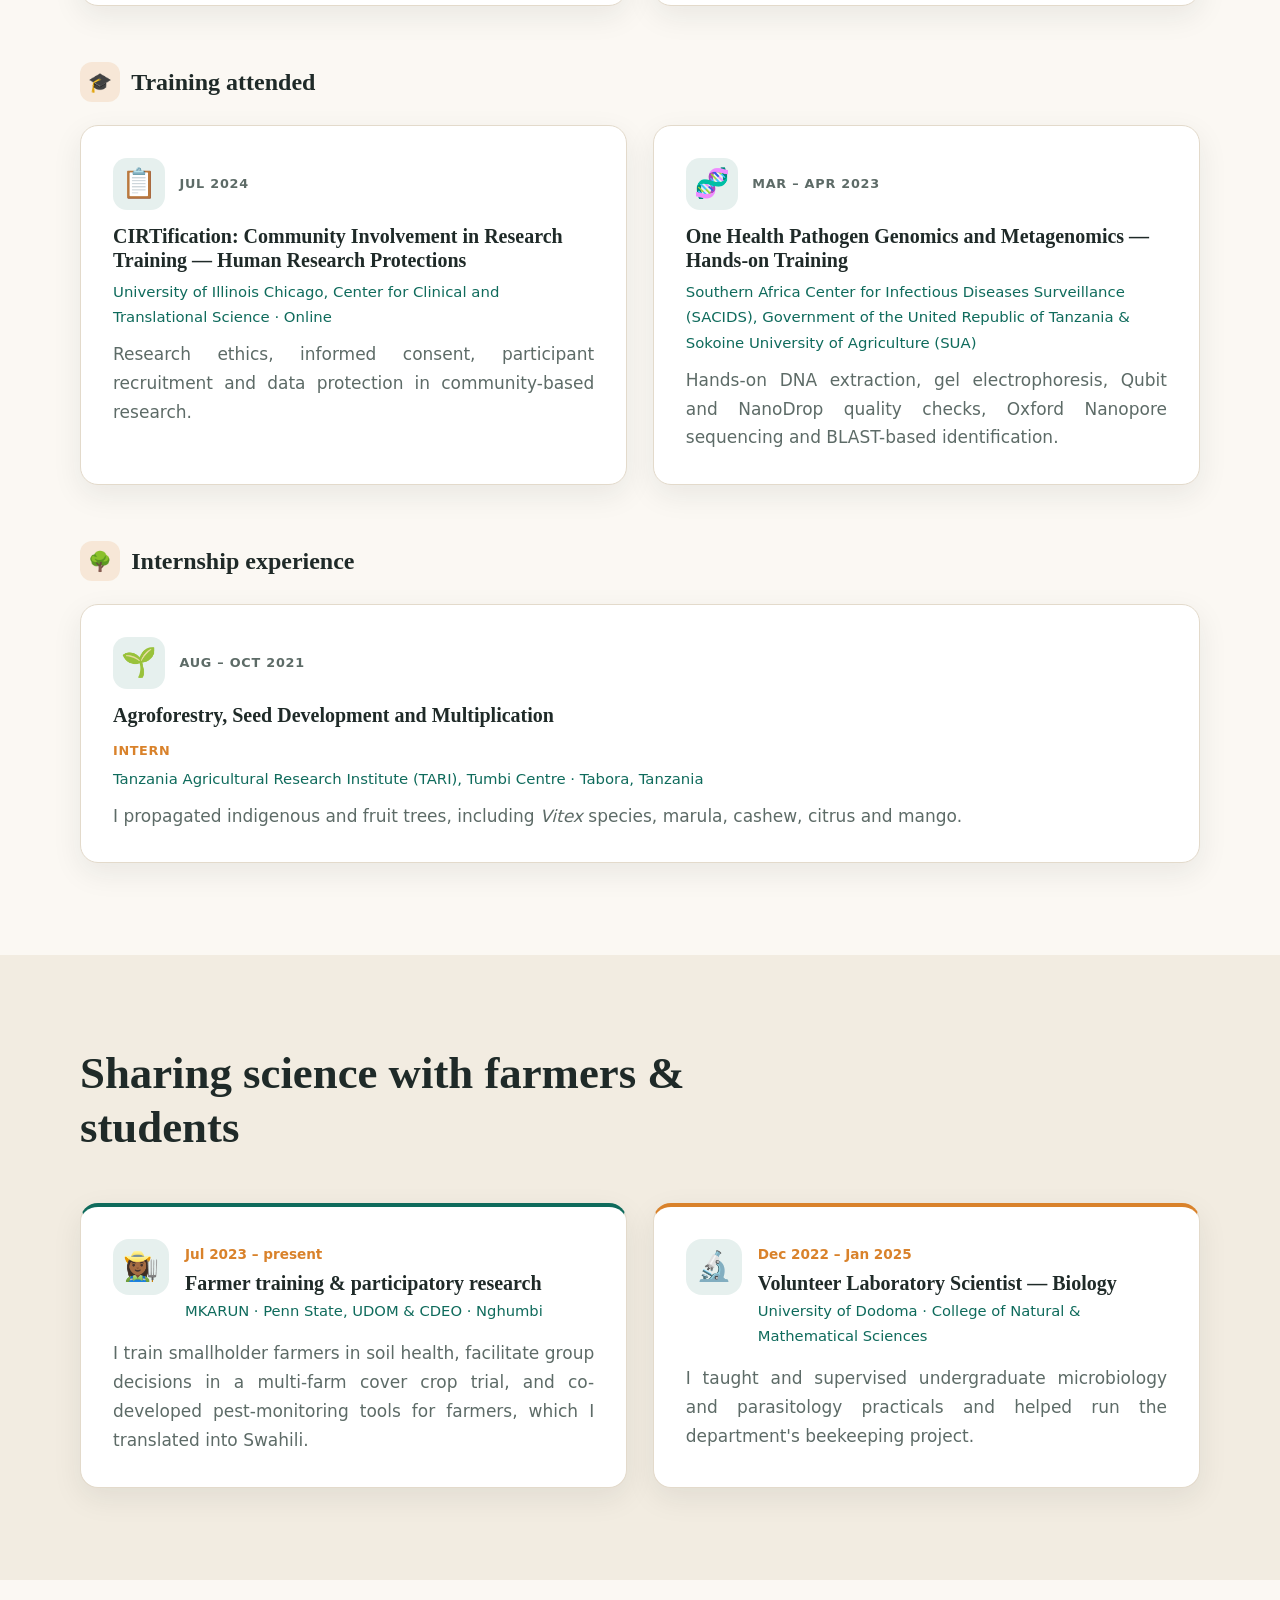
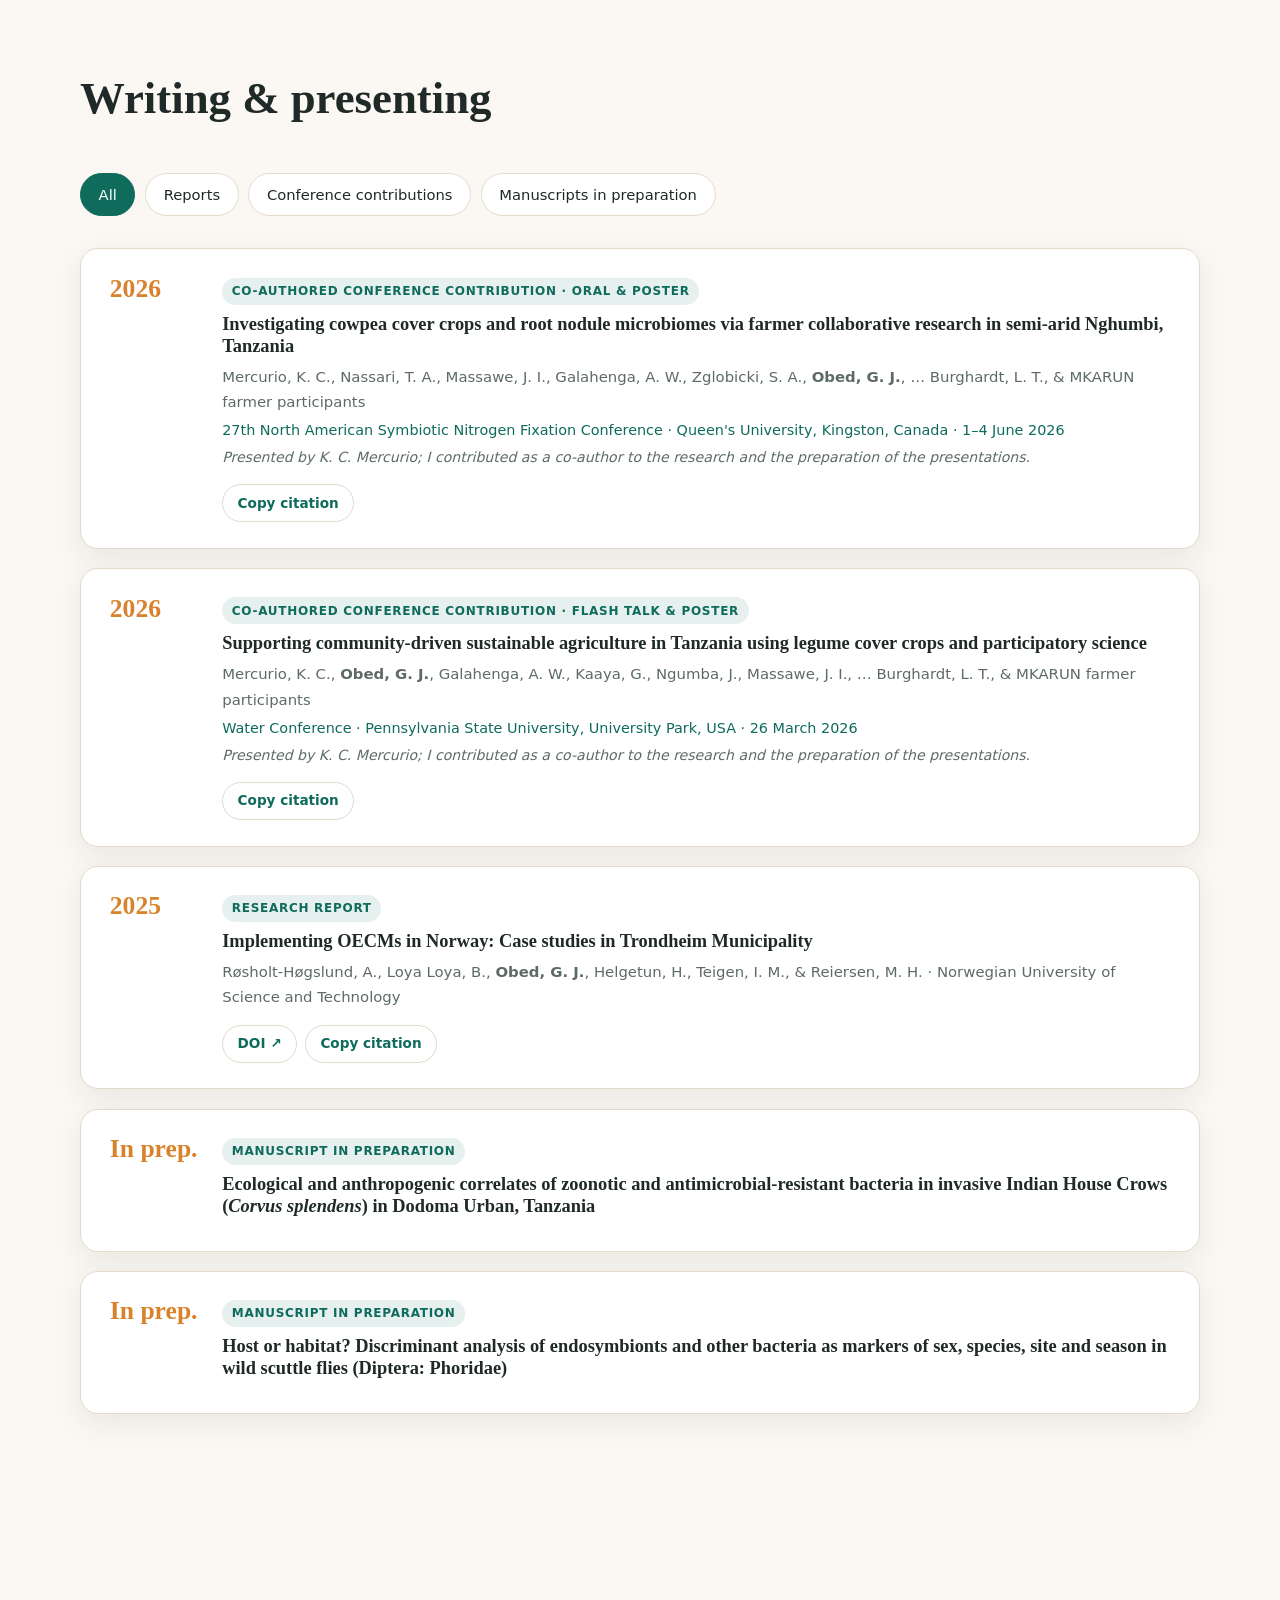
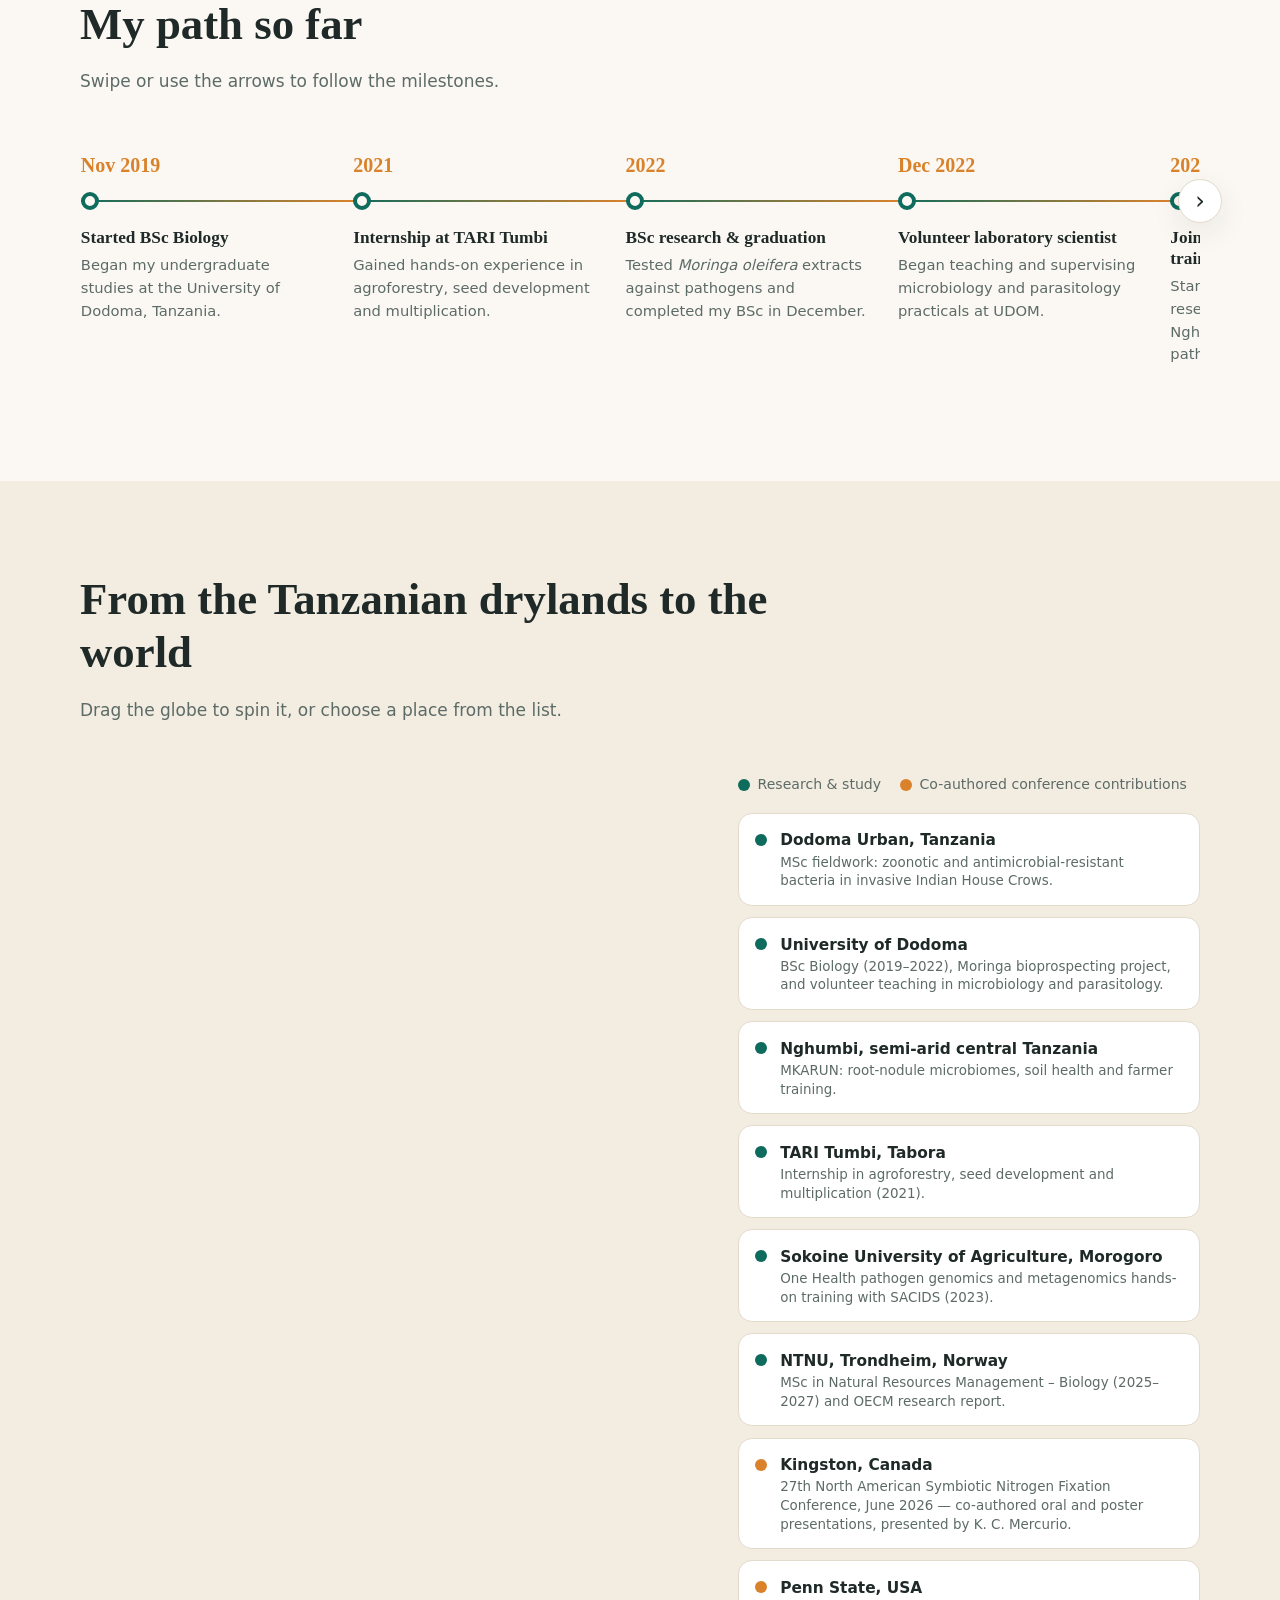
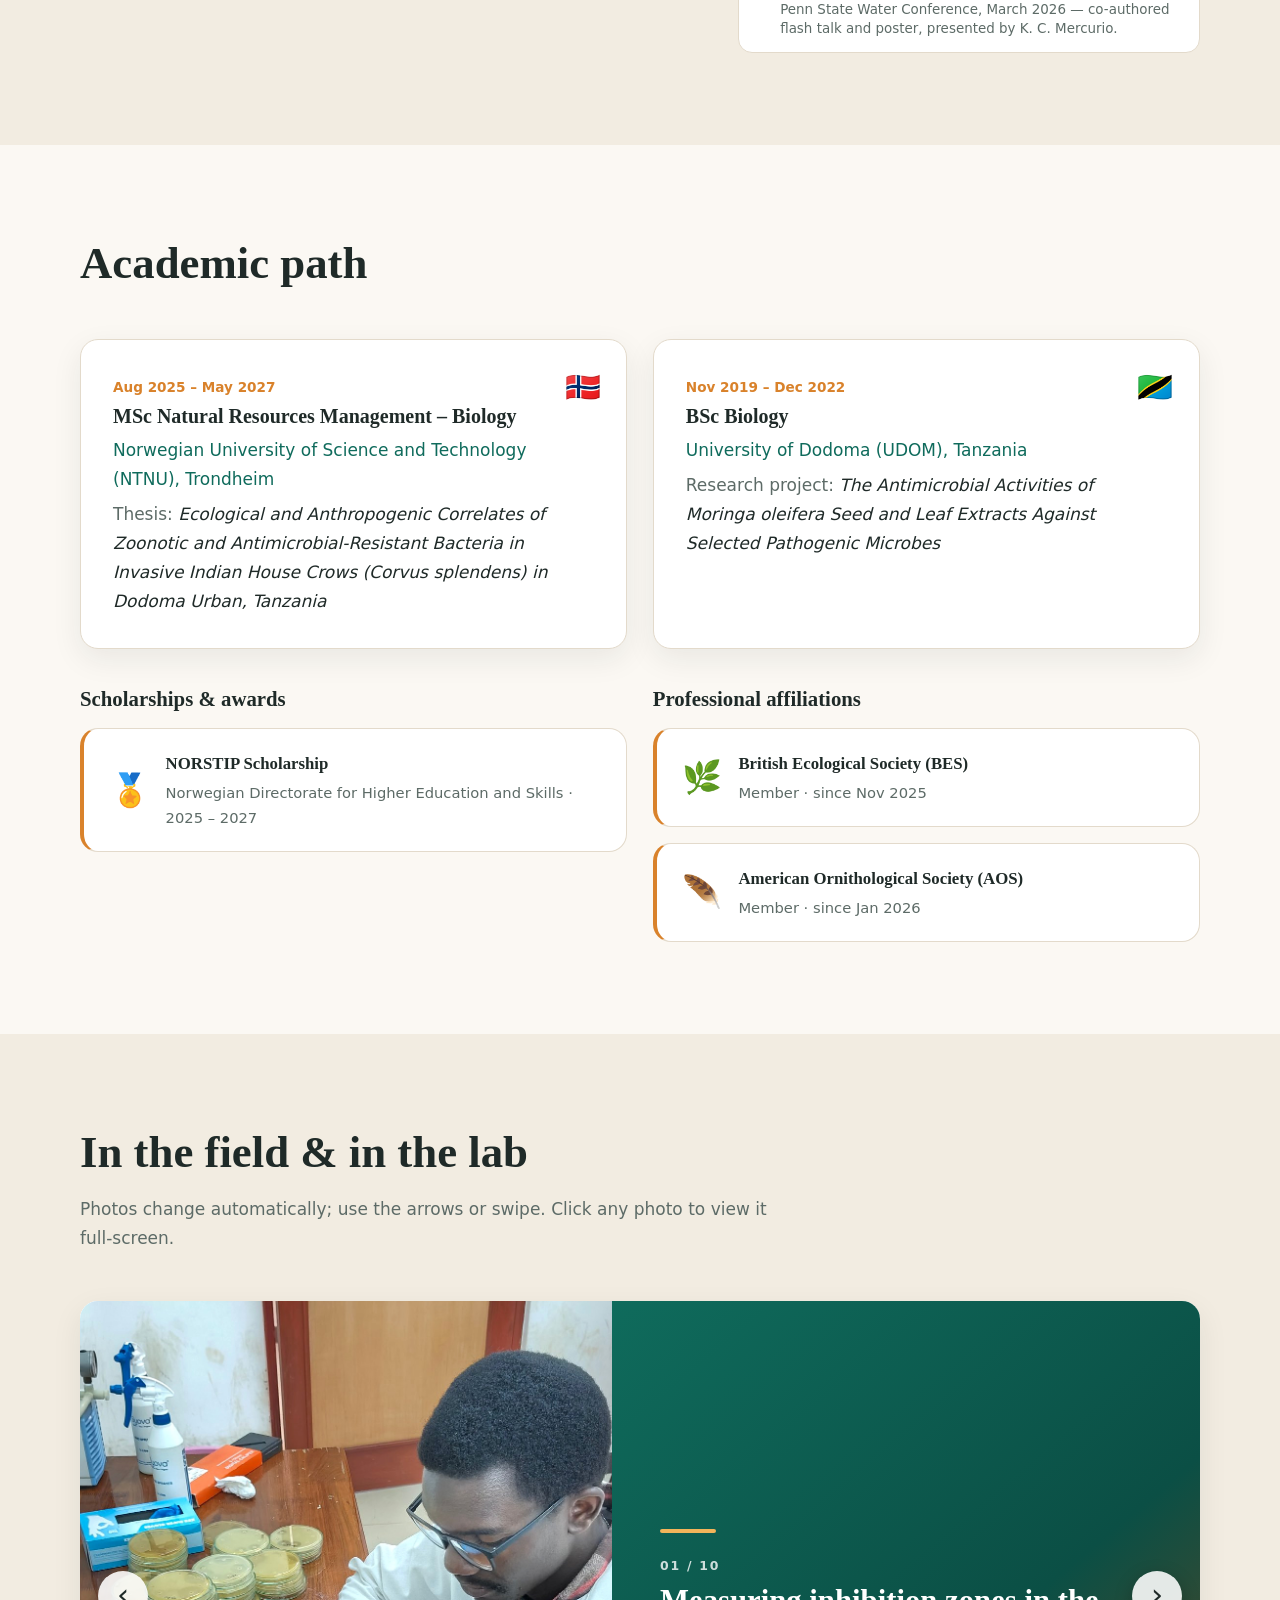
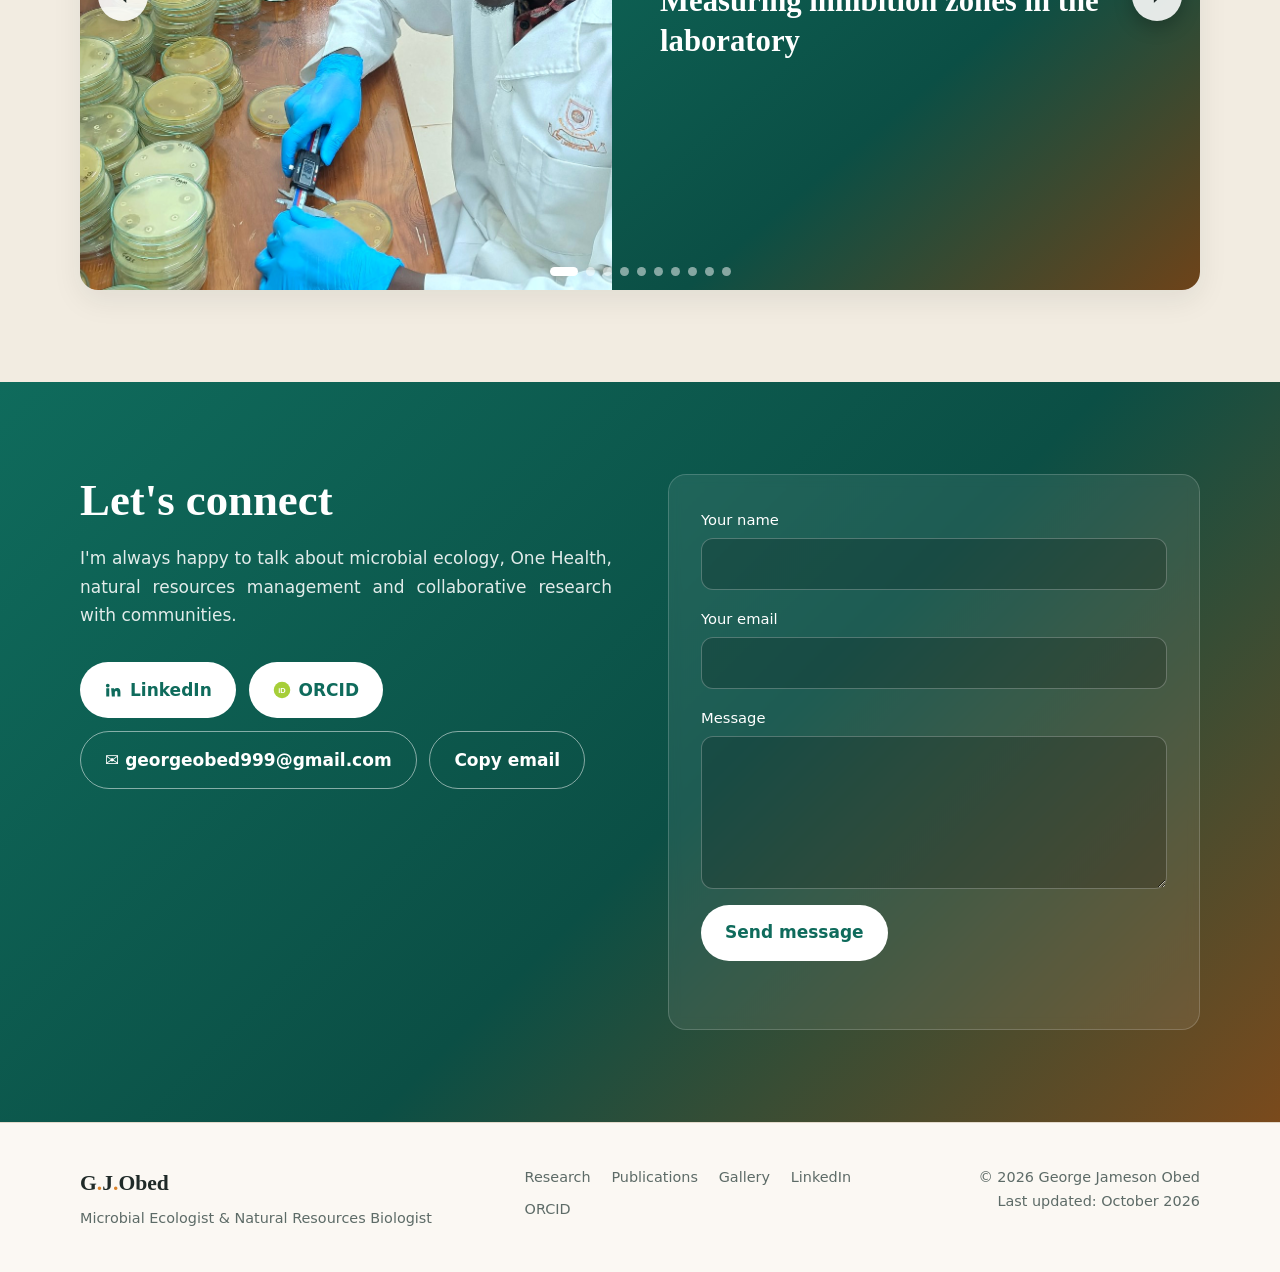
==== commit c29635bc: "Add files via upload" ====
--- a/index.html
+++ b/index.html
@@ -188,7 +188,6 @@
           <li>Pennsylvania State University (PSU)</li>
           <li>Community Development and Empowerment Organization (CDEO)</li>
           <li>Tanzania Agricultural Research Institute (TARI)</li>
-          <li>British Ecological Society (BES)</li>
         </ul>
       </div>
     </section>
